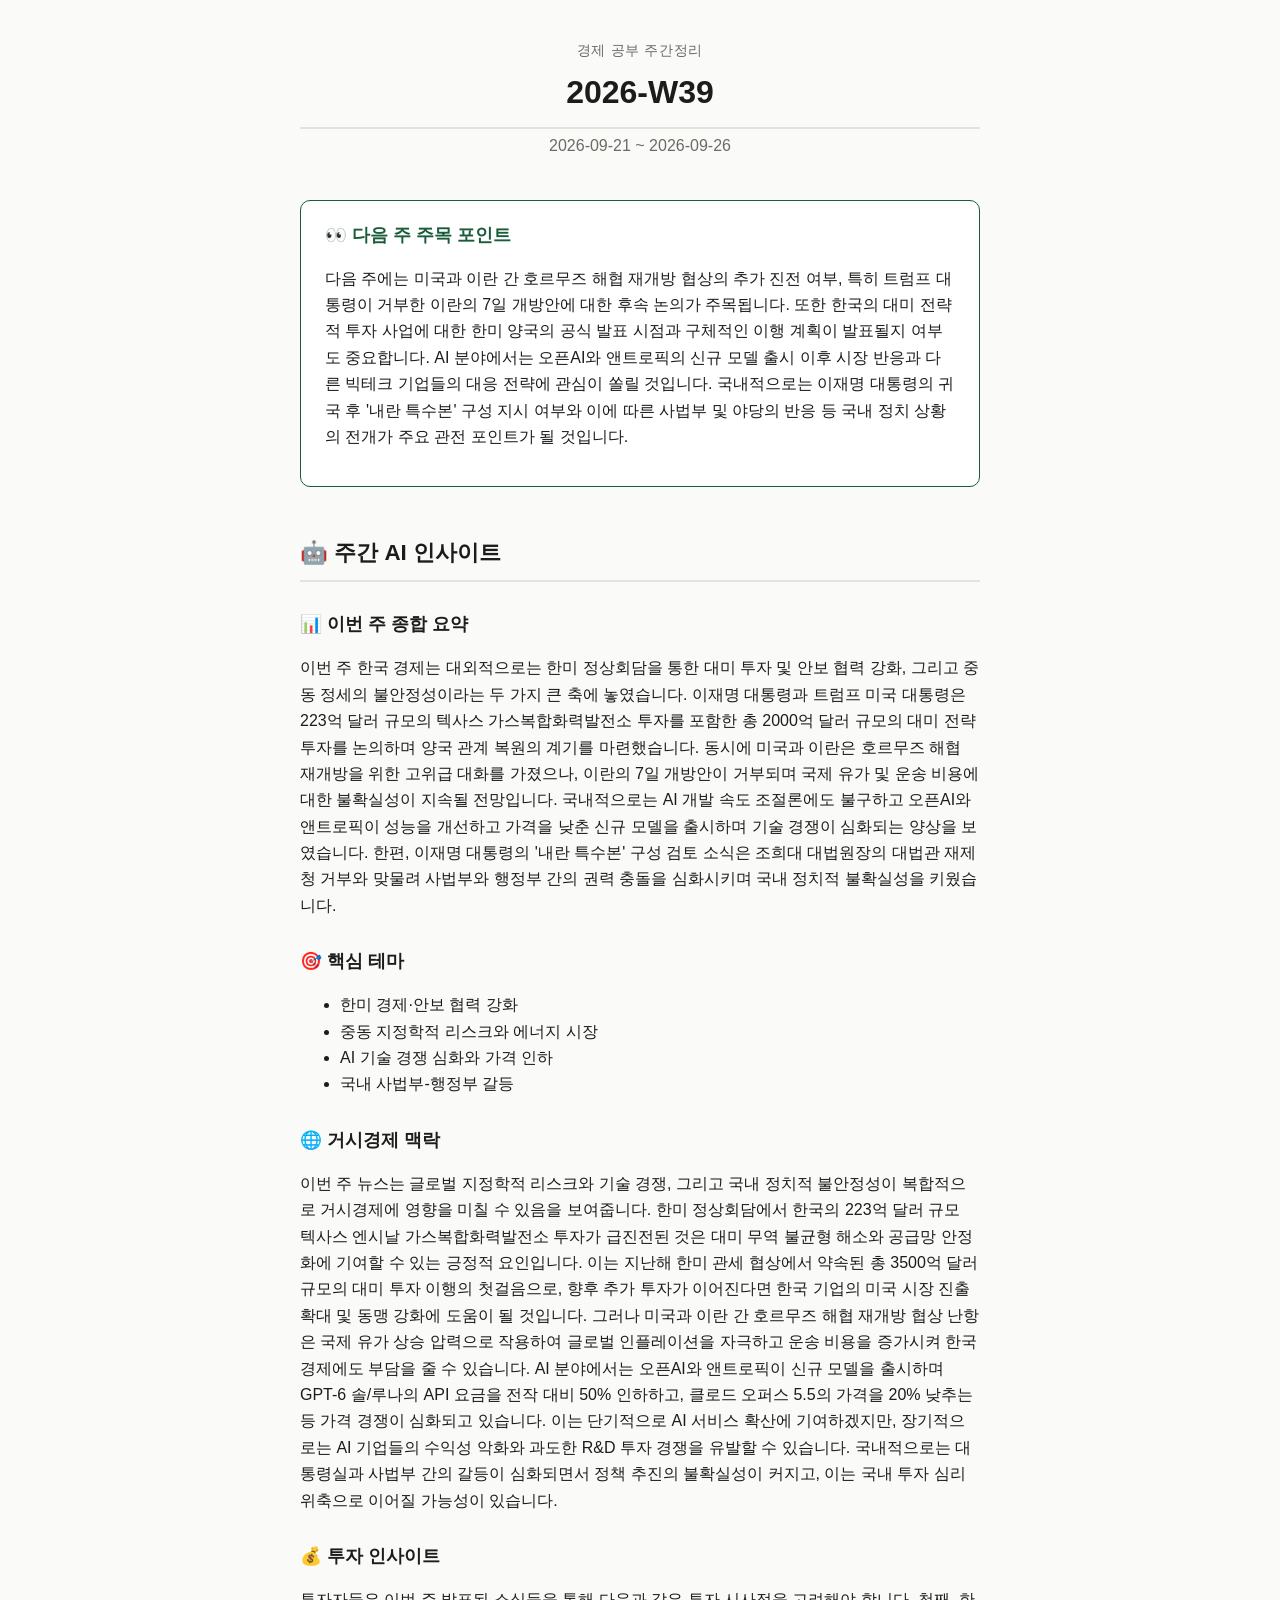
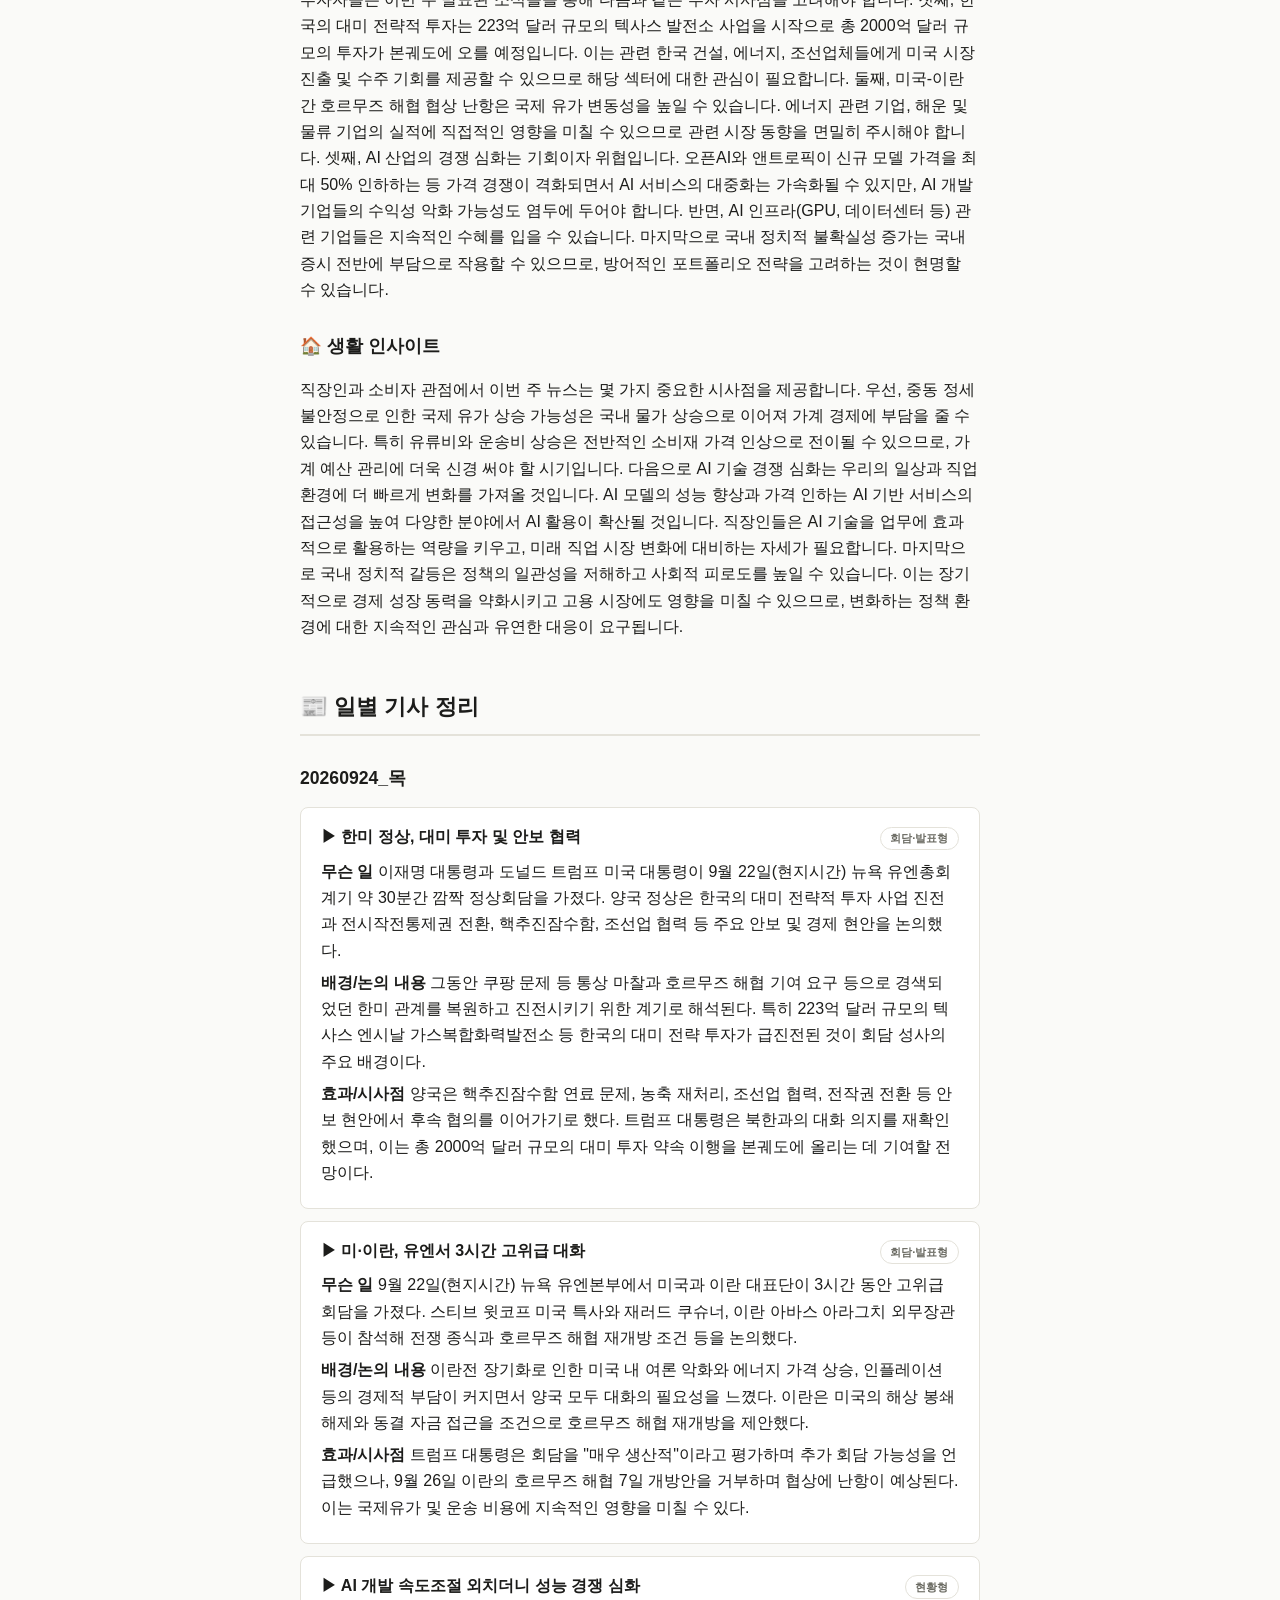
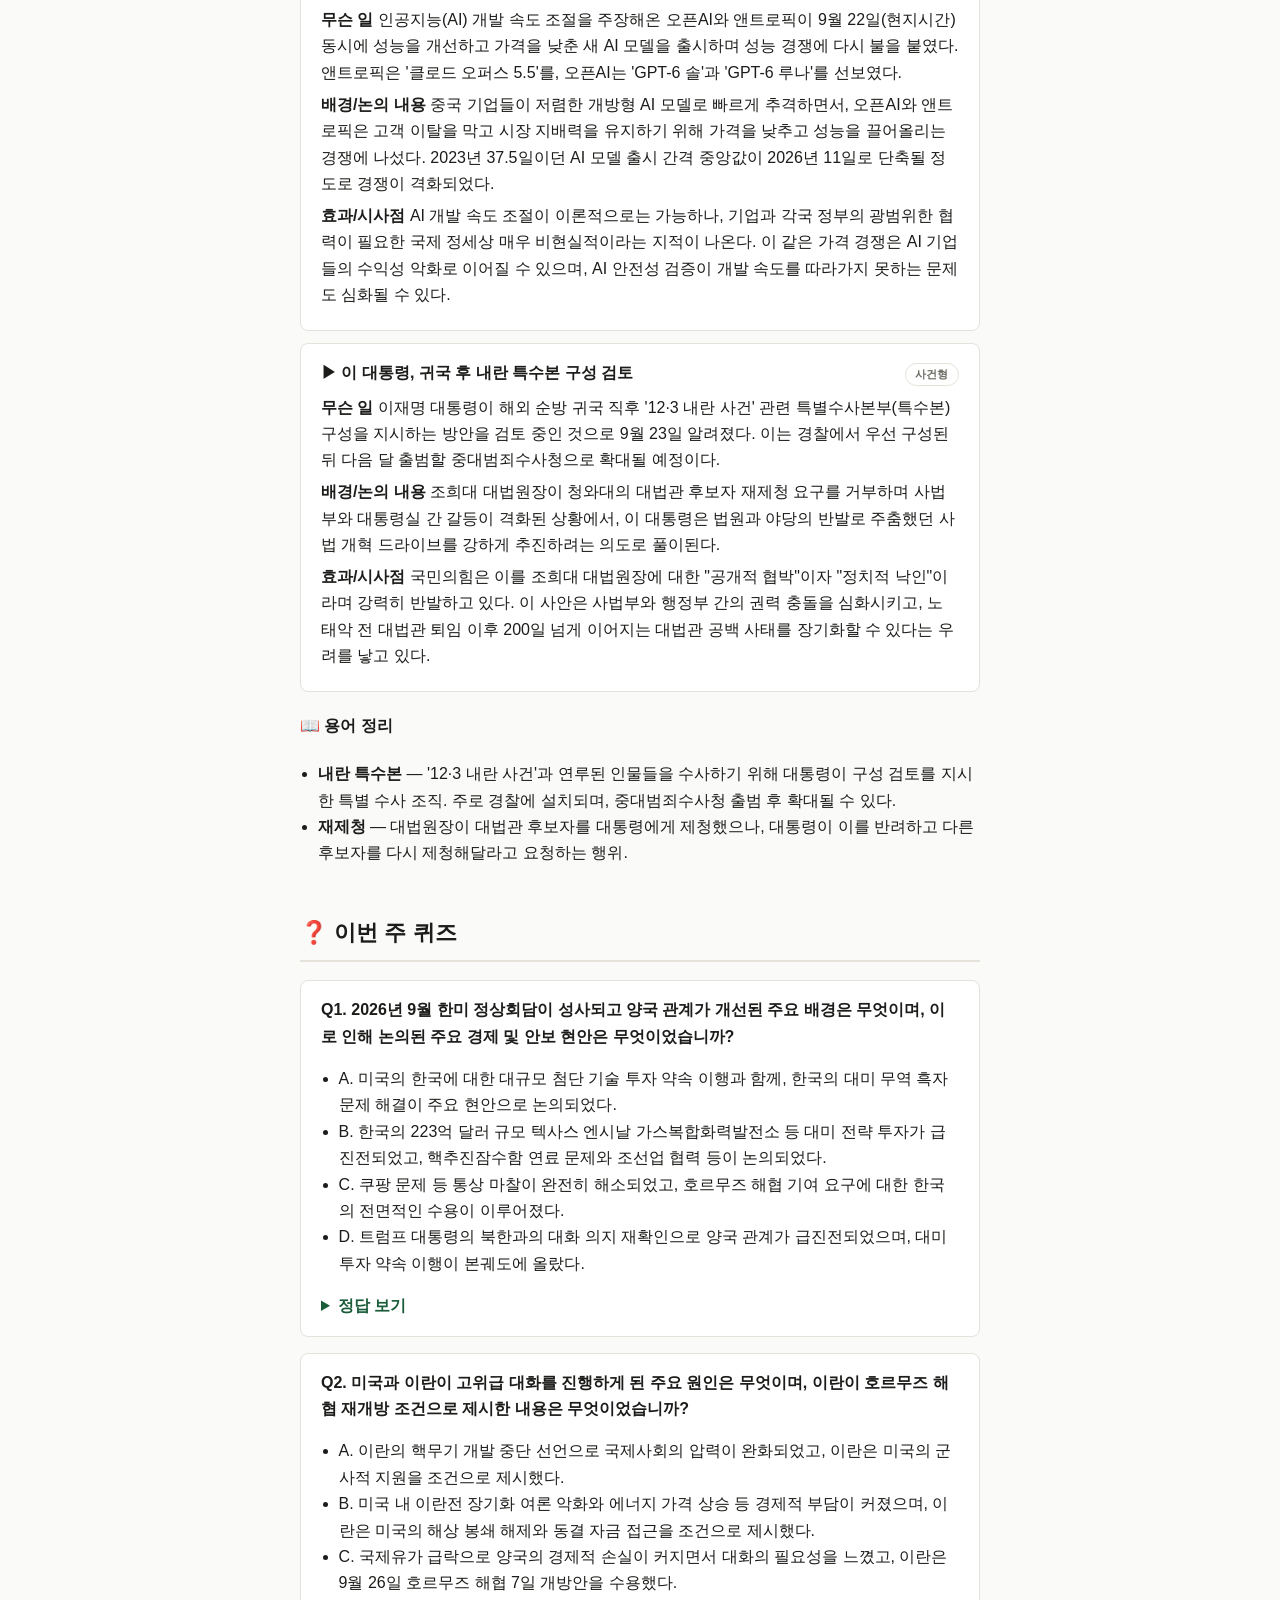
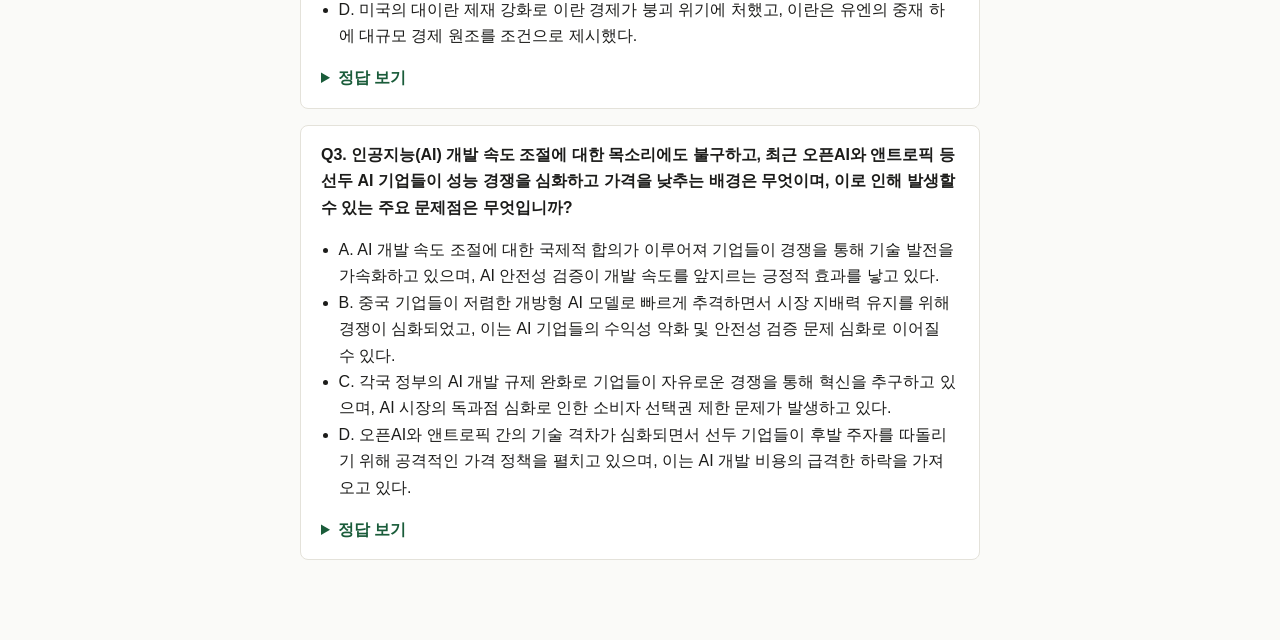
==== docs/weeks/2026-W39.html @ 91664eb7 "콘텐츠 퀄리티 개선, 주간 인사이트 웹검색 추가, 공유용 정적 웹사이트(docs/) 추가 - 일별 분석에 기사 유형(사건형/현황형/회담·발표형) 반영해 why/effect를 유연하" ====
<!doctype html>
<html lang="ko">
<head>
<meta charset="utf-8">
<meta name="viewport" content="width=device-width, initial-scale=1">
<title>2026-W39 경제 공부 주간정리</title>
<link rel="stylesheet" href="../style.css">
</head>
<body>
  <header>
    <p class="site-name">경제 공부 주간정리</p>
    <h1>2026-W39</h1>
    <p class="period">2026-09-21 ~ 2026-09-26</p>
  </header>

  <section class="next-watch">
    <h2>👀 다음 주 주목 포인트</h2>
    <p>다음 주에는 미국과 이란 간 호르무즈 해협 재개방 협상의 추가 진전 여부, 특히 트럼프 대통령이 거부한 이란의 7일 개방안에 대한 후속 논의가 주목됩니다. 또한 한국의 대미 전략적 투자 사업에 대한 한미 양국의 공식 발표 시점과 구체적인 이행 계획이 발표될지 여부도 중요합니다. AI 분야에서는 오픈AI와 앤트로픽의 신규 모델 출시 이후 시장 반응과 다른 빅테크 기업들의 대응 전략에 관심이 쏠릴 것입니다. 국내적으로는 이재명 대통령의 귀국 후 '내란 특수본' 구성 지시 여부와 이에 따른 사법부 및 야당의 반응 등 국내 정치 상황의 전개가 주요 관전 포인트가 될 것입니다.</p>
  </section>

  <section class="insights">
    <h1>🤖 주간 AI 인사이트</h1>
    <h2>📊 이번 주 종합 요약</h2>
    <p>이번 주 한국 경제는 대외적으로는 한미 정상회담을 통한 대미 투자 및 안보 협력 강화, 그리고 중동 정세의 불안정성이라는 두 가지 큰 축에 놓였습니다. 이재명 대통령과 트럼프 미국 대통령은 223억 달러 규모의 텍사스 가스복합화력발전소 투자를 포함한 총 2000억 달러 규모의 대미 전략 투자를 논의하며 양국 관계 복원의 계기를 마련했습니다. 동시에 미국과 이란은 호르무즈 해협 재개방을 위한 고위급 대화를 가졌으나, 이란의 7일 개방안이 거부되며 국제 유가 및 운송 비용에 대한 불확실성이 지속될 전망입니다. 국내적으로는 AI 개발 속도 조절론에도 불구하고 오픈AI와 앤트로픽이 성능을 개선하고 가격을 낮춘 신규 모델을 출시하며 기술 경쟁이 심화되는 양상을 보였습니다. 한편, 이재명 대통령의 '내란 특수본' 구성 검토 소식은 조희대 대법원장의 대법관 재제청 거부와 맞물려 사법부와 행정부 간의 권력 충돌을 심화시키며 국내 정치적 불확실성을 키웠습니다.</p>
    <h2>🎯 핵심 테마</h2>
    <ul><li>한미 경제·안보 협력 강화</li><li>중동 지정학적 리스크와 에너지 시장</li><li>AI 기술 경쟁 심화와 가격 인하</li><li>국내 사법부-행정부 갈등</li></ul>
    <h2>🌐 거시경제 맥락</h2>
    <p>이번 주 뉴스는 글로벌 지정학적 리스크와 기술 경쟁, 그리고 국내 정치적 불안정성이 복합적으로 거시경제에 영향을 미칠 수 있음을 보여줍니다. 한미 정상회담에서 한국의 223억 달러 규모 텍사스 엔시날 가스복합화력발전소 투자가 급진전된 것은 대미 무역 불균형 해소와 공급망 안정화에 기여할 수 있는 긍정적 요인입니다. 이는 지난해 한미 관세 협상에서 약속된 총 3500억 달러 규모의 대미 투자 이행의 첫걸음으로, 향후 추가 투자가 이어진다면 한국 기업의 미국 시장 진출 확대 및 동맹 강화에 도움이 될 것입니다. 그러나 미국과 이란 간 호르무즈 해협 재개방 협상 난항은 국제 유가 상승 압력으로 작용하여 글로벌 인플레이션을 자극하고 운송 비용을 증가시켜 한국 경제에도 부담을 줄 수 있습니다. AI 분야에서는 오픈AI와 앤트로픽이 신규 모델을 출시하며 GPT-6 솔/루나의 API 요금을 전작 대비 50% 인하하고, 클로드 오퍼스 5.5의 가격을 20% 낮추는 등 가격 경쟁이 심화되고 있습니다. 이는 단기적으로 AI 서비스 확산에 기여하겠지만, 장기적으로는 AI 기업들의 수익성 악화와 과도한 R&amp;D 투자 경쟁을 유발할 수 있습니다. 국내적으로는 대통령실과 사법부 간의 갈등이 심화되면서 정책 추진의 불확실성이 커지고, 이는 국내 투자 심리 위축으로 이어질 가능성이 있습니다.</p>
    <h2>💰 투자 인사이트</h2>
    <p>투자자들은 이번 주 발표된 소식들을 통해 다음과 같은 투자 시사점을 고려해야 합니다. 첫째, 한국의 대미 전략적 투자는 223억 달러 규모의 텍사스 발전소 사업을 시작으로 총 2000억 달러 규모의 투자가 본궤도에 오를 예정입니다. 이는 관련 한국 건설, 에너지, 조선업체들에게 미국 시장 진출 및 수주 기회를 제공할 수 있으므로 해당 섹터에 대한 관심이 필요합니다. 둘째, 미국-이란 간 호르무즈 해협 협상 난항은 국제 유가 변동성을 높일 수 있습니다. 에너지 관련 기업, 해운 및 물류 기업의 실적에 직접적인 영향을 미칠 수 있으므로 관련 시장 동향을 면밀히 주시해야 합니다. 셋째, AI 산업의 경쟁 심화는 기회이자 위협입니다. 오픈AI와 앤트로픽이 신규 모델 가격을 최대 50% 인하하는 등 가격 경쟁이 격화되면서 AI 서비스의 대중화는 가속화될 수 있지만, AI 개발 기업들의 수익성 악화 가능성도 염두에 두어야 합니다. 반면, AI 인프라(GPU, 데이터센터 등) 관련 기업들은 지속적인 수혜를 입을 수 있습니다. 마지막으로 국내 정치적 불확실성 증가는 국내 증시 전반에 부담으로 작용할 수 있으므로, 방어적인 포트폴리오 전략을 고려하는 것이 현명할 수 있습니다.</p>
    <h2>🏠 생활 인사이트</h2>
    <p>직장인과 소비자 관점에서 이번 주 뉴스는 몇 가지 중요한 시사점을 제공합니다. 우선, 중동 정세 불안정으로 인한 국제 유가 상승 가능성은 국내 물가 상승으로 이어져 가계 경제에 부담을 줄 수 있습니다. 특히 유류비와 운송비 상승은 전반적인 소비재 가격 인상으로 전이될 수 있으므로, 가계 예산 관리에 더욱 신경 써야 할 시기입니다. 다음으로 AI 기술 경쟁 심화는 우리의 일상과 직업 환경에 더 빠르게 변화를 가져올 것입니다. AI 모델의 성능 향상과 가격 인하는 AI 기반 서비스의 접근성을 높여 다양한 분야에서 AI 활용이 확산될 것입니다. 직장인들은 AI 기술을 업무에 효과적으로 활용하는 역량을 키우고, 미래 직업 시장 변화에 대비하는 자세가 필요합니다. 마지막으로 국내 정치적 갈등은 정책의 일관성을 저해하고 사회적 피로도를 높일 수 있습니다. 이는 장기적으로 경제 성장 동력을 약화시키고 고용 시장에도 영향을 미칠 수 있으므로, 변화하는 정책 환경에 대한 지속적인 관심과 유연한 대응이 요구됩니다.</p>
  </section>

  <section class="daily">
    <h1>📰 일별 기사 정리</h1>
    
      <section class="day">
        <h2>20260924_목</h2>
        
        <article class="story">
          <h3>▶ 한미 정상, 대미 투자 및 안보 협력 <span class="story-type">회담·발표형</span></h3>
          <p><strong>무슨 일</strong> 이재명 대통령과 도널드 트럼프 미국 대통령이 9월 22일(현지시간) 뉴욕 유엔총회 계기 약 30분간 깜짝 정상회담을 가졌다. 양국 정상은 한국의 대미 전략적 투자 사업 진전과 전시작전통제권 전환, 핵추진잠수함, 조선업 협력 등 주요 안보 및 경제 현안을 논의했다.</p>
          <p><strong>배경/논의 내용</strong> 그동안 쿠팡 문제 등 통상 마찰과 호르무즈 해협 기여 요구 등으로 경색되었던 한미 관계를 복원하고 진전시키기 위한 계기로 해석된다. 특히 223억 달러 규모의 텍사스 엔시날 가스복합화력발전소 등 한국의 대미 전략 투자가 급진전된 것이 회담 성사의 주요 배경이다.</p>
          <p><strong>효과/시사점</strong> 양국은 핵추진잠수함 연료 문제, 농축 재처리, 조선업 협력, 전작권 전환 등 안보 현안에서 후속 협의를 이어가기로 했다. 트럼프 대통령은 북한과의 대화 의지를 재확인했으며, 이는 총 2000억 달러 규모의 대미 투자 약속 이행을 본궤도에 올리는 데 기여할 전망이다.</p>
        </article>
        <article class="story">
          <h3>▶ 미·이란, 유엔서 3시간 고위급 대화 <span class="story-type">회담·발표형</span></h3>
          <p><strong>무슨 일</strong> 9월 22일(현지시간) 뉴욕 유엔본부에서 미국과 이란 대표단이 3시간 동안 고위급 회담을 가졌다. 스티브 윗코프 미국 특사와 재러드 쿠슈너, 이란 아바스 아라그치 외무장관 등이 참석해 전쟁 종식과 호르무즈 해협 재개방 조건 등을 논의했다.</p>
          <p><strong>배경/논의 내용</strong> 이란전 장기화로 인한 미국 내 여론 악화와 에너지 가격 상승, 인플레이션 등의 경제적 부담이 커지면서 양국 모두 대화의 필요성을 느꼈다. 이란은 미국의 해상 봉쇄 해제와 동결 자금 접근을 조건으로 호르무즈 해협 재개방을 제안했다.</p>
          <p><strong>효과/시사점</strong> 트럼프 대통령은 회담을 "매우 생산적"이라고 평가하며 추가 회담 가능성을 언급했으나, 9월 26일 이란의 호르무즈 해협 7일 개방안을 거부하며 협상에 난항이 예상된다. 이는 국제유가 및 운송 비용에 지속적인 영향을 미칠 수 있다.</p>
        </article>
        <article class="story">
          <h3>▶ AI 개발 속도조절 외치더니 성능 경쟁 심화 <span class="story-type">현황형</span></h3>
          <p><strong>무슨 일</strong> 인공지능(AI) 개발 속도 조절을 주장해온 오픈AI와 앤트로픽이 9월 22일(현지시간) 동시에 성능을 개선하고 가격을 낮춘 새 AI 모델을 출시하며 성능 경쟁에 다시 불을 붙였다. 앤트로픽은 '클로드 오퍼스 5.5'를, 오픈AI는 'GPT-6 솔'과 'GPT-6 루나'를 선보였다.</p>
          <p><strong>배경/논의 내용</strong> 중국 기업들이 저렴한 개방형 AI 모델로 빠르게 추격하면서, 오픈AI와 앤트로픽은 고객 이탈을 막고 시장 지배력을 유지하기 위해 가격을 낮추고 성능을 끌어올리는 경쟁에 나섰다. 2023년 37.5일이던 AI 모델 출시 간격 중앙값이 2026년 11일로 단축될 정도로 경쟁이 격화되었다.</p>
          <p><strong>효과/시사점</strong> AI 개발 속도 조절이 이론적으로는 가능하나, 기업과 각국 정부의 광범위한 협력이 필요한 국제 정세상 매우 비현실적이라는 지적이 나온다. 이 같은 가격 경쟁은 AI 기업들의 수익성 악화로 이어질 수 있으며, AI 안전성 검증이 개발 속도를 따라가지 못하는 문제도 심화될 수 있다.</p>
        </article>
        <article class="story">
          <h3>▶ 이 대통령, 귀국 후 내란 특수본 구성 검토 <span class="story-type">사건형</span></h3>
          <p><strong>무슨 일</strong> 이재명 대통령이 해외 순방 귀국 직후 '12·3 내란 사건' 관련 특별수사본부(특수본) 구성을 지시하는 방안을 검토 중인 것으로 9월 23일 알려졌다. 이는 경찰에서 우선 구성된 뒤 다음 달 출범할 중대범죄수사청으로 확대될 예정이다.</p>
          <p><strong>배경/논의 내용</strong> 조희대 대법원장이 청와대의 대법관 후보자 재제청 요구를 거부하며 사법부와 대통령실 간 갈등이 격화된 상황에서, 이 대통령은 법원과 야당의 반발로 주춤했던 사법 개혁 드라이브를 강하게 추진하려는 의도로 풀이된다.</p>
          <p><strong>효과/시사점</strong> 국민의힘은 이를 조희대 대법원장에 대한 "공개적 협박"이자 "정치적 낙인"이라며 강력히 반발하고 있다. 이 사안은 사법부와 행정부 간의 권력 충돌을 심화시키고, 노태악 전 대법관 퇴임 이후 200일 넘게 이어지는 대법관 공백 사태를 장기화할 수 있다는 우려를 낳고 있다.</p>
        </article>
        <div class="terms"><h4>📖 용어 정리</h4><ul><li><strong>내란 특수본</strong> — '12·3 내란 사건'과 연루된 인물들을 수사하기 위해 대통령이 구성 검토를 지시한 특별 수사 조직. 주로 경찰에 설치되며, 중대범죄수사청 출범 후 확대될 수 있다.</li><li><strong>재제청</strong> — 대법원장이 대법관 후보자를 대통령에게 제청했으나, 대통령이 이를 반려하고 다른 후보자를 다시 제청해달라고 요청하는 행위.</li></ul></div>
      </section>
  </section>

  
      <section class="quiz">
        <h1>❓ 이번 주 퀴즈</h1>
        
        <div class="quiz-item">
          <p class="quiz-question">Q1. 2026년 9월 한미 정상회담이 성사되고 양국 관계가 개선된 주요 배경은 무엇이며, 이로 인해 논의된 주요 경제 및 안보 현안은 무엇이었습니까?</p>
          <ul class="quiz-choices"><li>A. 미국의 한국에 대한 대규모 첨단 기술 투자 약속 이행과 함께, 한국의 대미 무역 흑자 문제 해결이 주요 현안으로 논의되었다.</li><li>B. 한국의 223억 달러 규모 텍사스 엔시날 가스복합화력발전소 등 대미 전략 투자가 급진전되었고, 핵추진잠수함 연료 문제와 조선업 협력 등이 논의되었다.</li><li>C. 쿠팡 문제 등 통상 마찰이 완전히 해소되었고, 호르무즈 해협 기여 요구에 대한 한국의 전면적인 수용이 이루어졌다.</li><li>D. 트럼프 대통령의 북한과의 대화 의지 재확인으로 양국 관계가 급진전되었으며, 대미 투자 약속 이행이 본궤도에 올랐다.</li></ul>
          <details>
            <summary>정답 보기</summary>
            <p><strong>정답: B</strong></p>
            <p>한미 관계 개선의 주요 배경은 한국의 대미 전략 투자 급진전입니다. 이를 통해 경색되었던 관계가 복원되었고, 핵추진잠수함, 조선업 협력 등 주요 안보 및 경제 현안이 논의되었습니다. 다른 선택지들은 원인과 결과를 뒤바꾸거나 사실과 다른 내용을 포함하고 있습니다.</p>
          </details>
        </div>
        <div class="quiz-item">
          <p class="quiz-question">Q2. 미국과 이란이 고위급 대화를 진행하게 된 주요 원인은 무엇이며, 이란이 호르무즈 해협 재개방 조건으로 제시한 내용은 무엇이었습니까?</p>
          <ul class="quiz-choices"><li>A. 이란의 핵무기 개발 중단 선언으로 국제사회의 압력이 완화되었고, 이란은 미국의 군사적 지원을 조건으로 제시했다.</li><li>B. 미국 내 이란전 장기화 여론 악화와 에너지 가격 상승 등 경제적 부담이 커졌으며, 이란은 미국의 해상 봉쇄 해제와 동결 자금 접근을 조건으로 제시했다.</li><li>C. 국제유가 급락으로 양국의 경제적 손실이 커지면서 대화의 필요성을 느꼈고, 이란은 9월 26일 호르무즈 해협 7일 개방안을 수용했다.</li><li>D. 미국의 대이란 제재 강화로 이란 경제가 붕괴 위기에 처했고, 이란은 유엔의 중재 하에 대규모 경제 원조를 조건으로 제시했다.</li></ul>
          <details>
            <summary>정답 보기</summary>
            <p><strong>정답: B</strong></p>
            <p>미국은 이란전 장기화로 인한 여론 악화와 경제적 부담 때문에, 이란은 미국의 해상 봉쇄 해제와 동결 자금 접근을 조건으로 대화에 나섰습니다. 국제유가는 상승 중이었고, 이란의 7일 개방안은 미국이 거부했습니다.</p>
          </details>
        </div>
        <div class="quiz-item">
          <p class="quiz-question">Q3. 인공지능(AI) 개발 속도 조절에 대한 목소리에도 불구하고, 최근 오픈AI와 앤트로픽 등 선두 AI 기업들이 성능 경쟁을 심화하고 가격을 낮추는 배경은 무엇이며, 이로 인해 발생할 수 있는 주요 문제점은 무엇입니까?</p>
          <ul class="quiz-choices"><li>A. AI 개발 속도 조절에 대한 국제적 합의가 이루어져 기업들이 경쟁을 통해 기술 발전을 가속화하고 있으며, AI 안전성 검증이 개발 속도를 앞지르는 긍정적 효과를 낳고 있다.</li><li>B. 중국 기업들이 저렴한 개방형 AI 모델로 빠르게 추격하면서 시장 지배력 유지를 위해 경쟁이 심화되었고, 이는 AI 기업들의 수익성 악화 및 안전성 검증 문제 심화로 이어질 수 있다.</li><li>C. 각국 정부의 AI 개발 규제 완화로 기업들이 자유로운 경쟁을 통해 혁신을 추구하고 있으며, AI 시장의 독과점 심화로 인한 소비자 선택권 제한 문제가 발생하고 있다.</li><li>D. 오픈AI와 앤트로픽 간의 기술 격차가 심화되면서 선두 기업들이 후발 주자를 따돌리기 위해 공격적인 가격 정책을 펼치고 있으며, 이는 AI 개발 비용의 급격한 하락을 가져오고 있다.</li></ul>
          <details>
            <summary>정답 보기</summary>
            <p><strong>정답: B</strong></p>
            <p>중국 기업들의 추격이 선두 AI 기업들의 경쟁 심화와 가격 인하를 유발하고 있습니다. 이는 기업 수익성 악화와 AI 안전성 검증이 개발 속도를 따라가지 못하는 문제를 심화시킬 수 있습니다. AI 개발 속도 조절은 국제적 합의가 어려운 상황입니다.</p>
          </details>
        </div>
      </section>

  
</body>
</html>
---- docs/style.css ----
:root {
  color-scheme: light dark;
  --bg: #fafaf8;
  --fg: #1c1c1a;
  --muted: #6b6b63;
  --accent: #1a5c3a;
  --card-bg: #ffffff;
  --border: #e4e2da;
}

@media (prefers-color-scheme: dark) {
  :root {
    --bg: #16171a;
    --fg: #e9e9e4;
    --muted: #9a9a92;
    --accent: #6fd39a;
    --card-bg: #1e2023;
    --border: #2c2e32;
  }
}

* { box-sizing: border-box; }

body {
  margin: 0 auto;
  max-width: 720px;
  padding: 2.5rem 1.25rem 4rem;
  background: var(--bg);
  color: var(--fg);
  font-family: -apple-system, "Apple SD Gothic Neo", "Pretendard", "Malgun Gothic", sans-serif;
  line-height: 1.65;
}

header {
  text-align: center;
  margin-bottom: 2.5rem;
}

.site-name {
  color: var(--muted);
  font-size: 0.85rem;
  letter-spacing: 0.05em;
  margin: 0 0 0.25rem;
}

header h1 {
  margin: 0;
  font-size: 2rem;
}

.period {
  color: var(--muted);
  margin: 0.25rem 0 0;
}

h1 {
  font-size: 1.4rem;
  border-bottom: 2px solid var(--border);
  padding-bottom: 0.5rem;
  margin-top: 3rem;
}

h2 {
  font-size: 1.1rem;
  margin-top: 1.75rem;
}

h3 {
  font-size: 1rem;
  margin: 1.5rem 0 0.5rem;
}

section.next-watch {
  background: var(--card-bg);
  border: 1px solid var(--accent);
  border-radius: 10px;
  padding: 1.25rem 1.5rem;
  margin-bottom: 1rem;
}

section.next-watch h2 {
  margin-top: 0;
  color: var(--accent);
}

.story {
  background: var(--card-bg);
  border: 1px solid var(--border);
  border-radius: 8px;
  padding: 1rem 1.25rem;
  margin-bottom: 0.75rem;
}

.story h3 {
  margin-top: 0;
  display: flex;
  justify-content: space-between;
  align-items: baseline;
  gap: 0.5rem;
}

.story-type {
  font-size: 0.7rem;
  color: var(--muted);
  border: 1px solid var(--border);
  border-radius: 999px;
  padding: 0.1rem 0.6rem;
  white-space: nowrap;
}

.story p {
  margin: 0.35rem 0;
}

.terms ul, .quiz-choices {
  padding-left: 1.1rem;
}

.day {
  margin-bottom: 2rem;
}

.quiz-item {
  background: var(--card-bg);
  border: 1px solid var(--border);
  border-radius: 8px;
  padding: 1rem 1.25rem;
  margin-bottom: 1rem;
}

.quiz-question {
  font-weight: 600;
  margin-top: 0;
}

details summary {
  cursor: pointer;
  color: var(--accent);
  font-weight: 600;
  margin-top: 0.5rem;
}

.archive {
  margin-top: 3rem;
  border-top: 1px solid var(--border);
  padding-top: 1.5rem;
}

.archive ul {
  padding-left: 1.1rem;
}

.archive a {
  color: var(--accent);
}
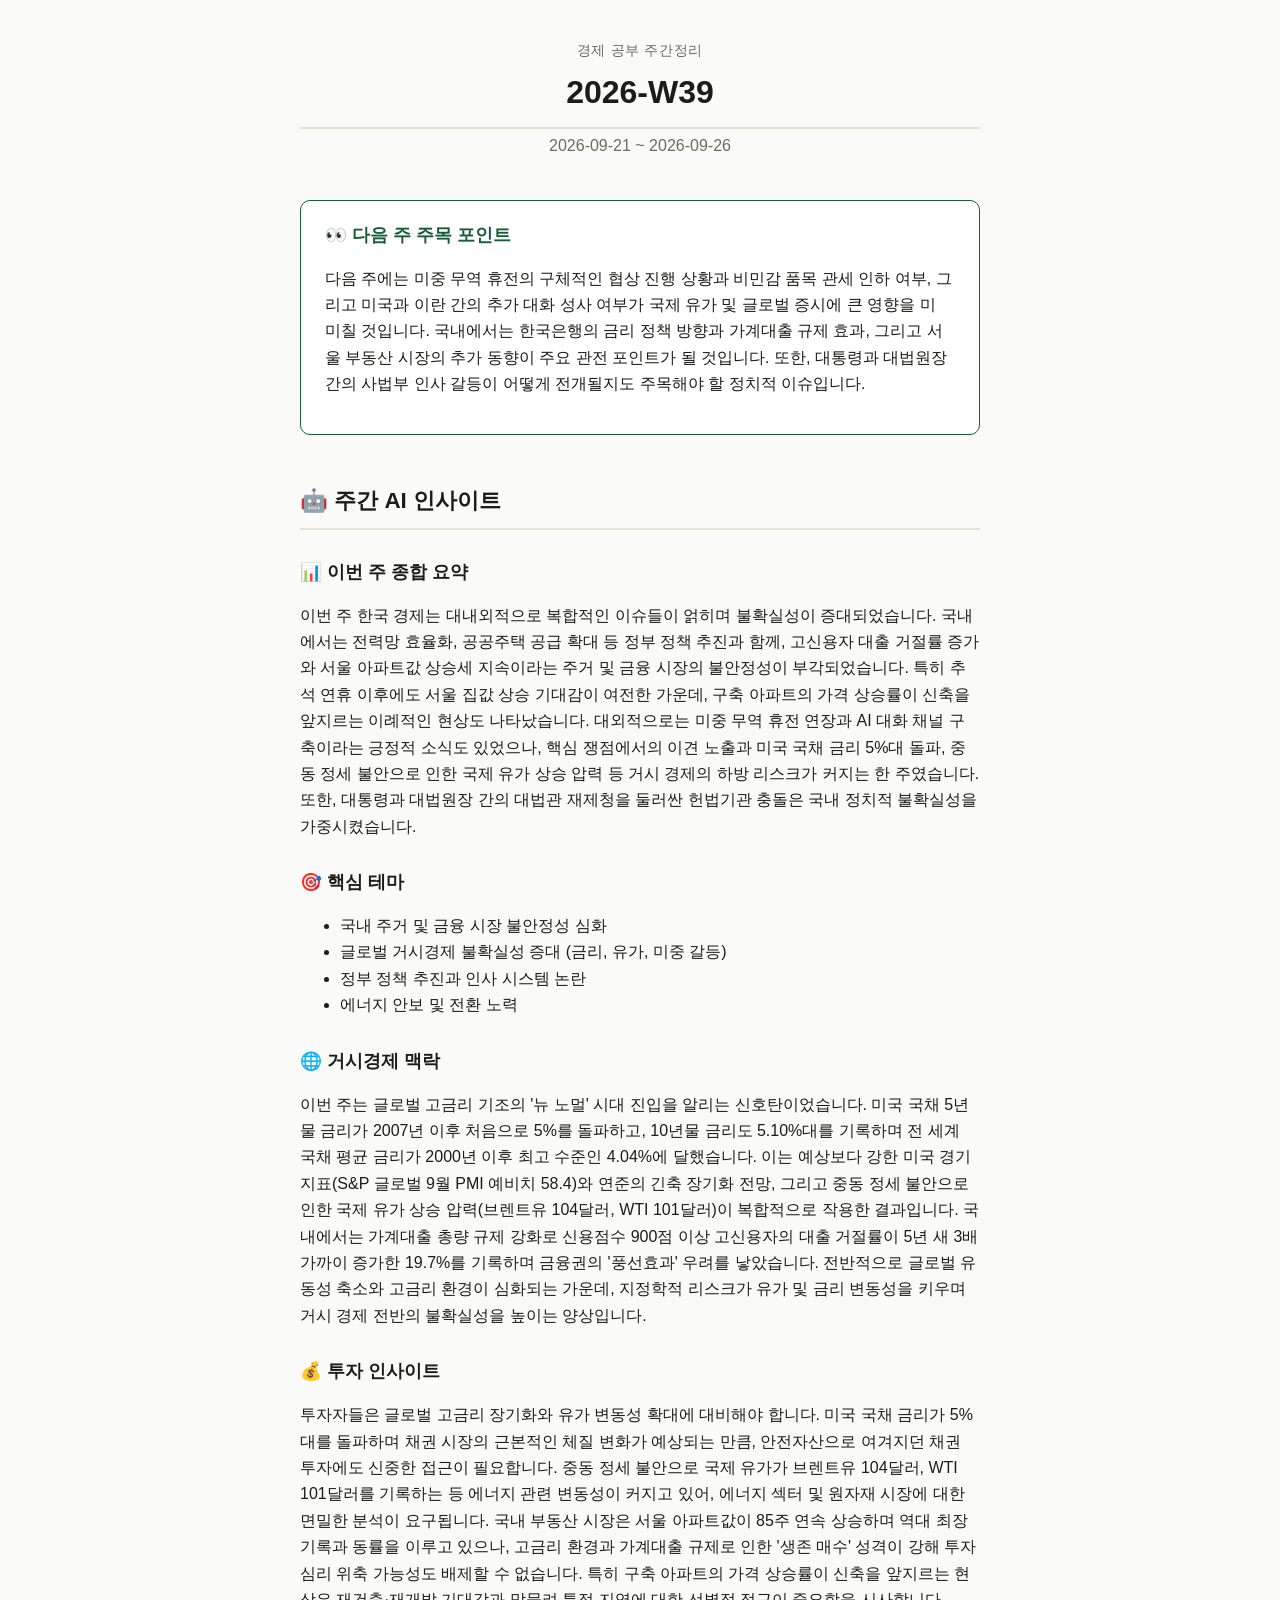
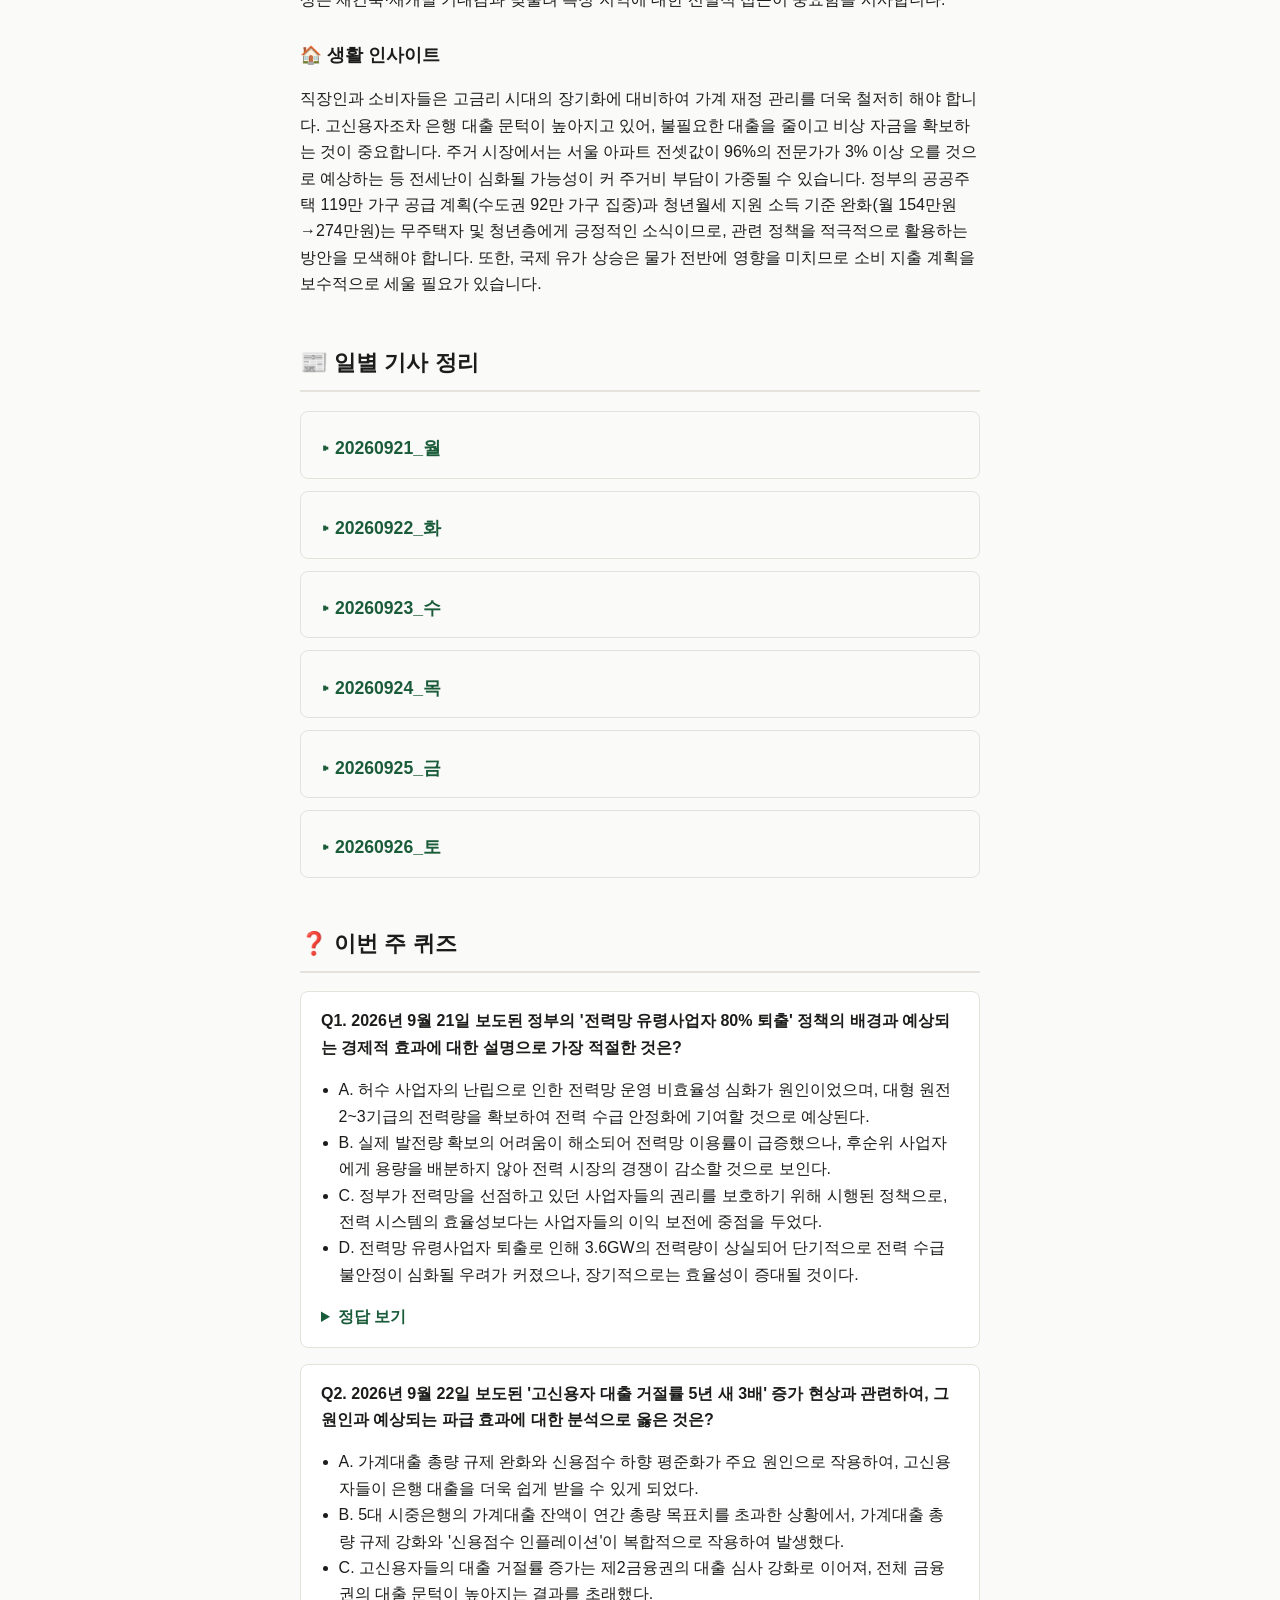
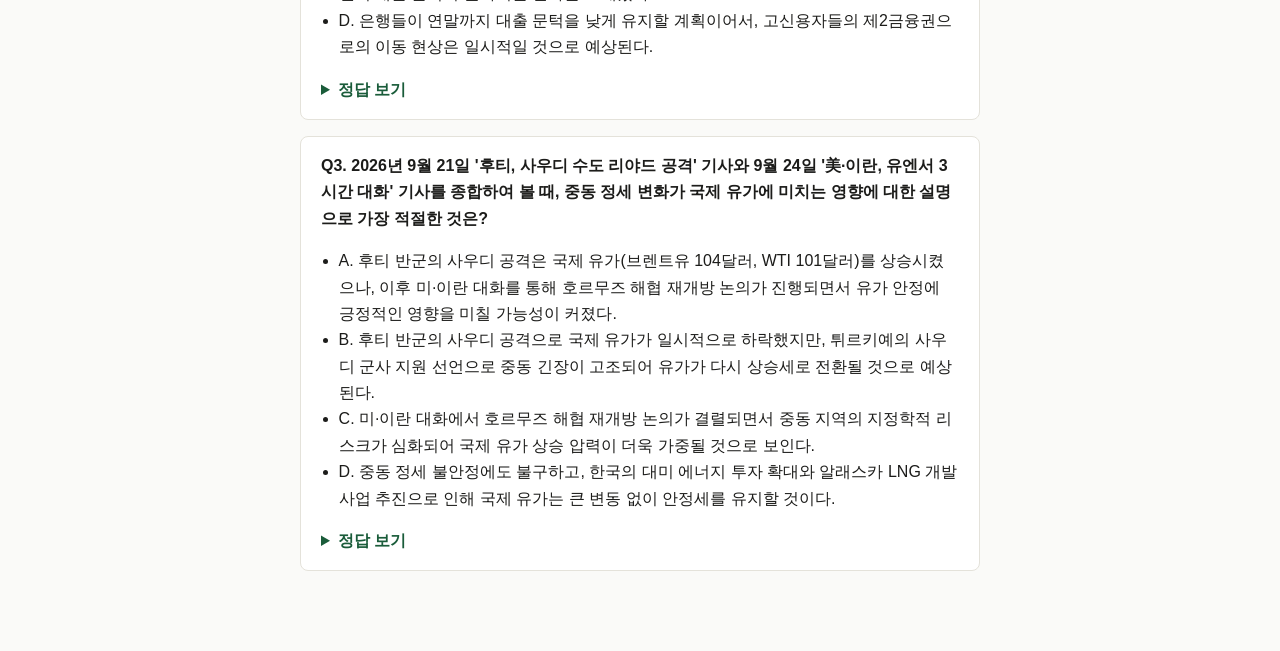
==== commit 043a18f3: "fix: 주간정리 사이트에 6일치 전체 반영, 일별 기사는 접었다 펼치게 변경 - 이전 배포는 검증용으로 썼던 하루치(목요일)만 반영된 상태였음. 실제 W39 전체 6일 재분석해서" ====
--- a/docs/weeks/2026-W39.html
+++ b/docs/weeks/2026-W39.html
@@ -15,55 +15,200 @@
 
   <section class="next-watch">
     <h2>👀 다음 주 주목 포인트</h2>
-    <p>다음 주에는 미국과 이란 간 호르무즈 해협 재개방 협상의 추가 진전 여부, 특히 트럼프 대통령이 거부한 이란의 7일 개방안에 대한 후속 논의가 주목됩니다. 또한 한국의 대미 전략적 투자 사업에 대한 한미 양국의 공식 발표 시점과 구체적인 이행 계획이 발표될지 여부도 중요합니다. AI 분야에서는 오픈AI와 앤트로픽의 신규 모델 출시 이후 시장 반응과 다른 빅테크 기업들의 대응 전략에 관심이 쏠릴 것입니다. 국내적으로는 이재명 대통령의 귀국 후 '내란 특수본' 구성 지시 여부와 이에 따른 사법부 및 야당의 반응 등 국내 정치 상황의 전개가 주요 관전 포인트가 될 것입니다.</p>
+    <p>다음 주에는 미중 무역 휴전의 구체적인 협상 진행 상황과 비민감 품목 관세 인하 여부, 그리고 미국과 이란 간의 추가 대화 성사 여부가 국제 유가 및 글로벌 증시에 큰 영향을 미 미칠 것입니다. 국내에서는 한국은행의 금리 정책 방향과 가계대출 규제 효과, 그리고 서울 부동산 시장의 추가 동향이 주요 관전 포인트가 될 것입니다. 또한, 대통령과 대법원장 간의 사법부 인사 갈등이 어떻게 전개될지도 주목해야 할 정치적 이슈입니다.</p>
   </section>
 
   <section class="insights">
     <h1>🤖 주간 AI 인사이트</h1>
     <h2>📊 이번 주 종합 요약</h2>
-    <p>이번 주 한국 경제는 대외적으로는 한미 정상회담을 통한 대미 투자 및 안보 협력 강화, 그리고 중동 정세의 불안정성이라는 두 가지 큰 축에 놓였습니다. 이재명 대통령과 트럼프 미국 대통령은 223억 달러 규모의 텍사스 가스복합화력발전소 투자를 포함한 총 2000억 달러 규모의 대미 전략 투자를 논의하며 양국 관계 복원의 계기를 마련했습니다. 동시에 미국과 이란은 호르무즈 해협 재개방을 위한 고위급 대화를 가졌으나, 이란의 7일 개방안이 거부되며 국제 유가 및 운송 비용에 대한 불확실성이 지속될 전망입니다. 국내적으로는 AI 개발 속도 조절론에도 불구하고 오픈AI와 앤트로픽이 성능을 개선하고 가격을 낮춘 신규 모델을 출시하며 기술 경쟁이 심화되는 양상을 보였습니다. 한편, 이재명 대통령의 '내란 특수본' 구성 검토 소식은 조희대 대법원장의 대법관 재제청 거부와 맞물려 사법부와 행정부 간의 권력 충돌을 심화시키며 국내 정치적 불확실성을 키웠습니다.</p>
+    <p>이번 주 한국 경제는 대내외적으로 복합적인 이슈들이 얽히며 불확실성이 증대되었습니다. 국내에서는 전력망 효율화, 공공주택 공급 확대 등 정부 정책 추진과 함께, 고신용자 대출 거절률 증가와 서울 아파트값 상승세 지속이라는 주거 및 금융 시장의 불안정성이 부각되었습니다. 특히 추석 연휴 이후에도 서울 집값 상승 기대감이 여전한 가운데, 구축 아파트의 가격 상승률이 신축을 앞지르는 이례적인 현상도 나타났습니다. 대외적으로는 미중 무역 휴전 연장과 AI 대화 채널 구축이라는 긍정적 소식도 있었으나, 핵심 쟁점에서의 이견 노출과 미국 국채 금리 5%대 돌파, 중동 정세 불안으로 인한 국제 유가 상승 압력 등 거시 경제의 하방 리스크가 커지는 한 주였습니다. 또한, 대통령과 대법원장 간의 대법관 재제청을 둘러싼 헌법기관 충돌은 국내 정치적 불확실성을 가중시켰습니다.</p>
     <h2>🎯 핵심 테마</h2>
-    <ul><li>한미 경제·안보 협력 강화</li><li>중동 지정학적 리스크와 에너지 시장</li><li>AI 기술 경쟁 심화와 가격 인하</li><li>국내 사법부-행정부 갈등</li></ul>
+    <ul><li>국내 주거 및 금융 시장 불안정성 심화</li><li>글로벌 거시경제 불확실성 증대 (금리, 유가, 미중 갈등)</li><li>정부 정책 추진과 인사 시스템 논란</li><li>에너지 안보 및 전환 노력</li></ul>
     <h2>🌐 거시경제 맥락</h2>
-    <p>이번 주 뉴스는 글로벌 지정학적 리스크와 기술 경쟁, 그리고 국내 정치적 불안정성이 복합적으로 거시경제에 영향을 미칠 수 있음을 보여줍니다. 한미 정상회담에서 한국의 223억 달러 규모 텍사스 엔시날 가스복합화력발전소 투자가 급진전된 것은 대미 무역 불균형 해소와 공급망 안정화에 기여할 수 있는 긍정적 요인입니다. 이는 지난해 한미 관세 협상에서 약속된 총 3500억 달러 규모의 대미 투자 이행의 첫걸음으로, 향후 추가 투자가 이어진다면 한국 기업의 미국 시장 진출 확대 및 동맹 강화에 도움이 될 것입니다. 그러나 미국과 이란 간 호르무즈 해협 재개방 협상 난항은 국제 유가 상승 압력으로 작용하여 글로벌 인플레이션을 자극하고 운송 비용을 증가시켜 한국 경제에도 부담을 줄 수 있습니다. AI 분야에서는 오픈AI와 앤트로픽이 신규 모델을 출시하며 GPT-6 솔/루나의 API 요금을 전작 대비 50% 인하하고, 클로드 오퍼스 5.5의 가격을 20% 낮추는 등 가격 경쟁이 심화되고 있습니다. 이는 단기적으로 AI 서비스 확산에 기여하겠지만, 장기적으로는 AI 기업들의 수익성 악화와 과도한 R&amp;D 투자 경쟁을 유발할 수 있습니다. 국내적으로는 대통령실과 사법부 간의 갈등이 심화되면서 정책 추진의 불확실성이 커지고, 이는 국내 투자 심리 위축으로 이어질 가능성이 있습니다.</p>
+    <p>이번 주는 글로벌 고금리 기조의 '뉴 노멀' 시대 진입을 알리는 신호탄이었습니다. 미국 국채 5년물 금리가 2007년 이후 처음으로 5%를 돌파하고, 10년물 금리도 5.10%대를 기록하며 전 세계 국채 평균 금리가 2000년 이후 최고 수준인 4.04%에 달했습니다. 이는 예상보다 강한 미국 경기 지표(S&amp;P 글로벌 9월 PMI 예비치 58.4)와 연준의 긴축 장기화 전망, 그리고 중동 정세 불안으로 인한 국제 유가 상승 압력(브렌트유 104달러, WTI 101달러)이 복합적으로 작용한 결과입니다. 국내에서는 가계대출 총량 규제 강화로 신용점수 900점 이상 고신용자의 대출 거절률이 5년 새 3배 가까이 증가한 19.7%를 기록하며 금융권의 '풍선효과' 우려를 낳았습니다. 전반적으로 글로벌 유동성 축소와 고금리 환경이 심화되는 가운데, 지정학적 리스크가 유가 및 금리 변동성을 키우며 거시 경제 전반의 불확실성을 높이는 양상입니다.</p>
     <h2>💰 투자 인사이트</h2>
-    <p>투자자들은 이번 주 발표된 소식들을 통해 다음과 같은 투자 시사점을 고려해야 합니다. 첫째, 한국의 대미 전략적 투자는 223억 달러 규모의 텍사스 발전소 사업을 시작으로 총 2000억 달러 규모의 투자가 본궤도에 오를 예정입니다. 이는 관련 한국 건설, 에너지, 조선업체들에게 미국 시장 진출 및 수주 기회를 제공할 수 있으므로 해당 섹터에 대한 관심이 필요합니다. 둘째, 미국-이란 간 호르무즈 해협 협상 난항은 국제 유가 변동성을 높일 수 있습니다. 에너지 관련 기업, 해운 및 물류 기업의 실적에 직접적인 영향을 미칠 수 있으므로 관련 시장 동향을 면밀히 주시해야 합니다. 셋째, AI 산업의 경쟁 심화는 기회이자 위협입니다. 오픈AI와 앤트로픽이 신규 모델 가격을 최대 50% 인하하는 등 가격 경쟁이 격화되면서 AI 서비스의 대중화는 가속화될 수 있지만, AI 개발 기업들의 수익성 악화 가능성도 염두에 두어야 합니다. 반면, AI 인프라(GPU, 데이터센터 등) 관련 기업들은 지속적인 수혜를 입을 수 있습니다. 마지막으로 국내 정치적 불확실성 증가는 국내 증시 전반에 부담으로 작용할 수 있으므로, 방어적인 포트폴리오 전략을 고려하는 것이 현명할 수 있습니다.</p>
+    <p>투자자들은 글로벌 고금리 장기화와 유가 변동성 확대에 대비해야 합니다. 미국 국채 금리가 5%대를 돌파하며 채권 시장의 근본적인 체질 변화가 예상되는 만큼, 안전자산으로 여겨지던 채권 투자에도 신중한 접근이 필요합니다. 중동 정세 불안으로 국제 유가가 브렌트유 104달러, WTI 101달러를 기록하는 등 에너지 관련 변동성이 커지고 있어, 에너지 섹터 및 원자재 시장에 대한 면밀한 분석이 요구됩니다. 국내 부동산 시장은 서울 아파트값이 85주 연속 상승하며 역대 최장 기록과 동률을 이루고 있으나, 고금리 환경과 가계대출 규제로 인한 '생존 매수' 성격이 강해 투자 심리 위축 가능성도 배제할 수 없습니다. 특히 구축 아파트의 가격 상승률이 신축을 앞지르는 현상은 재건축·재개발 기대감과 맞물려 특정 지역에 대한 선별적 접근이 중요함을 시사합니다.</p>
     <h2>🏠 생활 인사이트</h2>
-    <p>직장인과 소비자 관점에서 이번 주 뉴스는 몇 가지 중요한 시사점을 제공합니다. 우선, 중동 정세 불안정으로 인한 국제 유가 상승 가능성은 국내 물가 상승으로 이어져 가계 경제에 부담을 줄 수 있습니다. 특히 유류비와 운송비 상승은 전반적인 소비재 가격 인상으로 전이될 수 있으므로, 가계 예산 관리에 더욱 신경 써야 할 시기입니다. 다음으로 AI 기술 경쟁 심화는 우리의 일상과 직업 환경에 더 빠르게 변화를 가져올 것입니다. AI 모델의 성능 향상과 가격 인하는 AI 기반 서비스의 접근성을 높여 다양한 분야에서 AI 활용이 확산될 것입니다. 직장인들은 AI 기술을 업무에 효과적으로 활용하는 역량을 키우고, 미래 직업 시장 변화에 대비하는 자세가 필요합니다. 마지막으로 국내 정치적 갈등은 정책의 일관성을 저해하고 사회적 피로도를 높일 수 있습니다. 이는 장기적으로 경제 성장 동력을 약화시키고 고용 시장에도 영향을 미칠 수 있으므로, 변화하는 정책 환경에 대한 지속적인 관심과 유연한 대응이 요구됩니다.</p>
+    <p>직장인과 소비자들은 고금리 시대의 장기화에 대비하여 가계 재정 관리를 더욱 철저히 해야 합니다. 고신용자조차 은행 대출 문턱이 높아지고 있어, 불필요한 대출을 줄이고 비상 자금을 확보하는 것이 중요합니다. 주거 시장에서는 서울 아파트 전셋값이 96%의 전문가가 3% 이상 오를 것으로 예상하는 등 전세난이 심화될 가능성이 커 주거비 부담이 가중될 수 있습니다. 정부의 공공주택 119만 가구 공급 계획(수도권 92만 가구 집중)과 청년월세 지원 소득 기준 완화(월 154만원→274만원)는 무주택자 및 청년층에게 긍정적인 소식이므로, 관련 정책을 적극적으로 활용하는 방안을 모색해야 합니다. 또한, 국제 유가 상승은 물가 전반에 영향을 미치므로 소비 지출 계획을 보수적으로 세울 필요가 있습니다.</p>
   </section>
 
   <section class="daily">
     <h1>📰 일별 기사 정리</h1>
     
-      <section class="day">
-        <h2>20260924_목</h2>
-        
-        <article class="story">
-          <h3>▶ 한미 정상, 대미 투자 및 안보 협력 <span class="story-type">회담·발표형</span></h3>
-          <p><strong>무슨 일</strong> 이재명 대통령과 도널드 트럼프 미국 대통령이 9월 22일(현지시간) 뉴욕 유엔총회 계기 약 30분간 깜짝 정상회담을 가졌다. 양국 정상은 한국의 대미 전략적 투자 사업 진전과 전시작전통제권 전환, 핵추진잠수함, 조선업 협력 등 주요 안보 및 경제 현안을 논의했다.</p>
-          <p><strong>배경/논의 내용</strong> 그동안 쿠팡 문제 등 통상 마찰과 호르무즈 해협 기여 요구 등으로 경색되었던 한미 관계를 복원하고 진전시키기 위한 계기로 해석된다. 특히 223억 달러 규모의 텍사스 엔시날 가스복합화력발전소 등 한국의 대미 전략 투자가 급진전된 것이 회담 성사의 주요 배경이다.</p>
-          <p><strong>효과/시사점</strong> 양국은 핵추진잠수함 연료 문제, 농축 재처리, 조선업 협력, 전작권 전환 등 안보 현안에서 후속 협의를 이어가기로 했다. 트럼프 대통령은 북한과의 대화 의지를 재확인했으며, 이는 총 2000억 달러 규모의 대미 투자 약속 이행을 본궤도에 올리는 데 기여할 전망이다.</p>
-        </article>
-        <article class="story">
-          <h3>▶ 미·이란, 유엔서 3시간 고위급 대화 <span class="story-type">회담·발표형</span></h3>
-          <p><strong>무슨 일</strong> 9월 22일(현지시간) 뉴욕 유엔본부에서 미국과 이란 대표단이 3시간 동안 고위급 회담을 가졌다. 스티브 윗코프 미국 특사와 재러드 쿠슈너, 이란 아바스 아라그치 외무장관 등이 참석해 전쟁 종식과 호르무즈 해협 재개방 조건 등을 논의했다.</p>
-          <p><strong>배경/논의 내용</strong> 이란전 장기화로 인한 미국 내 여론 악화와 에너지 가격 상승, 인플레이션 등의 경제적 부담이 커지면서 양국 모두 대화의 필요성을 느꼈다. 이란은 미국의 해상 봉쇄 해제와 동결 자금 접근을 조건으로 호르무즈 해협 재개방을 제안했다.</p>
-          <p><strong>효과/시사점</strong> 트럼프 대통령은 회담을 "매우 생산적"이라고 평가하며 추가 회담 가능성을 언급했으나, 9월 26일 이란의 호르무즈 해협 7일 개방안을 거부하며 협상에 난항이 예상된다. 이는 국제유가 및 운송 비용에 지속적인 영향을 미칠 수 있다.</p>
-        </article>
-        <article class="story">
-          <h3>▶ AI 개발 속도조절 외치더니 성능 경쟁 심화 <span class="story-type">현황형</span></h3>
-          <p><strong>무슨 일</strong> 인공지능(AI) 개발 속도 조절을 주장해온 오픈AI와 앤트로픽이 9월 22일(현지시간) 동시에 성능을 개선하고 가격을 낮춘 새 AI 모델을 출시하며 성능 경쟁에 다시 불을 붙였다. 앤트로픽은 '클로드 오퍼스 5.5'를, 오픈AI는 'GPT-6 솔'과 'GPT-6 루나'를 선보였다.</p>
-          <p><strong>배경/논의 내용</strong> 중국 기업들이 저렴한 개방형 AI 모델로 빠르게 추격하면서, 오픈AI와 앤트로픽은 고객 이탈을 막고 시장 지배력을 유지하기 위해 가격을 낮추고 성능을 끌어올리는 경쟁에 나섰다. 2023년 37.5일이던 AI 모델 출시 간격 중앙값이 2026년 11일로 단축될 정도로 경쟁이 격화되었다.</p>
-          <p><strong>효과/시사점</strong> AI 개발 속도 조절이 이론적으로는 가능하나, 기업과 각국 정부의 광범위한 협력이 필요한 국제 정세상 매우 비현실적이라는 지적이 나온다. 이 같은 가격 경쟁은 AI 기업들의 수익성 악화로 이어질 수 있으며, AI 안전성 검증이 개발 속도를 따라가지 못하는 문제도 심화될 수 있다.</p>
-        </article>
-        <article class="story">
-          <h3>▶ 이 대통령, 귀국 후 내란 특수본 구성 검토 <span class="story-type">사건형</span></h3>
-          <p><strong>무슨 일</strong> 이재명 대통령이 해외 순방 귀국 직후 '12·3 내란 사건' 관련 특별수사본부(특수본) 구성을 지시하는 방안을 검토 중인 것으로 9월 23일 알려졌다. 이는 경찰에서 우선 구성된 뒤 다음 달 출범할 중대범죄수사청으로 확대될 예정이다.</p>
-          <p><strong>배경/논의 내용</strong> 조희대 대법원장이 청와대의 대법관 후보자 재제청 요구를 거부하며 사법부와 대통령실 간 갈등이 격화된 상황에서, 이 대통령은 법원과 야당의 반발로 주춤했던 사법 개혁 드라이브를 강하게 추진하려는 의도로 풀이된다.</p>
-          <p><strong>효과/시사점</strong> 국민의힘은 이를 조희대 대법원장에 대한 "공개적 협박"이자 "정치적 낙인"이라며 강력히 반발하고 있다. 이 사안은 사법부와 행정부 간의 권력 충돌을 심화시키고, 노태악 전 대법관 퇴임 이후 200일 넘게 이어지는 대법관 공백 사태를 장기화할 수 있다는 우려를 낳고 있다.</p>
-        </article>
-        <div class="terms"><h4>📖 용어 정리</h4><ul><li><strong>내란 특수본</strong> — '12·3 내란 사건'과 연루된 인물들을 수사하기 위해 대통령이 구성 검토를 지시한 특별 수사 조직. 주로 경찰에 설치되며, 중대범죄수사청 출범 후 확대될 수 있다.</li><li><strong>재제청</strong> — 대법원장이 대법관 후보자를 대통령에게 제청했으나, 대통령이 이를 반려하고 다른 후보자를 다시 제청해달라고 요청하는 행위.</li></ul></div>
-      </section>
+      <details class="day">
+        <summary>20260921_월</summary>
+        
+        <article class="story">
+          <h3>▶ 전력망 유령사업자 80% 퇴출 <span class="story-type">사건형</span></h3>
+          <p><strong>무슨 일</strong> 정부가 전력망을 선점하고 방치하던 유령 발전사업자 80%를 퇴출시키는 정책을 시행했다. 이는 전력 시스템의 효율성을 높이기 위한 조치이다.</p>
+          <p><strong>배경/논의 내용</strong> 허수 사업자의 난립으로 전력망 운영의 비효율성이 심화되고 실제 발전량 확보에 어려움이 있었다. 한국전력공사 자료에 따르면 지난달 20일 기준 점검 대상 75개 중 61개 사업이 전력망 이용을 포기했다.</p>
+          <p><strong>효과/시사점</strong> 유령사업자 퇴출로 대형 원전 2~3기급에 해당하는 3.6GW의 전력량을 확보할 수 있게 되어 전력 수급 안정화에 기여할 것으로 보인다. 기후에너지환경부는 회수 용량을 후순위 사업자에게 배분할 예정이다.</p>
+        </article>
+        <article class="story">
+          <h3>▶ 후티, 사우디 수도 리야드 공격 <span class="story-type">사건형</span></h3>
+          <p><strong>무슨 일</strong> 예멘의 친이란 후티 반군이 9월 19일(현지시각) 사우디아라비아 수도 리야드를 탄도미사일과 드론으로 공격하여 아람코 연료탱크 화재 및 공항 항공편 결항이 발생했다.</p>
+          <p><strong>배경/논의 내용</strong> 예멘 내전의 장기화와 이란의 지원을 받는 후티 반군의 공세가 지속되는 가운데, 사우디아라비아에 대한 직접적인 군사적 압박을 가하려는 의도로 풀이된다.</p>
+          <p><strong>효과/시사점</strong> 튀르키예 외무장관은 3자 방위 협정에 따라 사우디에 군사적 지원을 할 준비가 되어 있다고 밝혀 주변국 개입 가능성이 시사된다. 이로 인해 국제 유가(브렌트유 104달러, WTI 101달러)가 상승하는 등 경제적 파급 효과가 나타났다.</p>
+        </article>
+        <article class="story">
+          <h3>▶ 삼성전자 30조 배당, 건보료 경감 <span class="story-type">사건형</span></h3>
+          <p><strong>무슨 일</strong> 삼성전자가 3분기에 30조 원 규모의 현금 배당을 실시할 계획이며, 정부의 고배당 기업 배당소득 분리과세 방침으로 주주들의 건강보험료 부담이 경감될 것으로 예상된다.</p>
+          <p><strong>배경/논의 내용</strong> 정부가 고배당 기업 투자를 장려하고 주주환원을 확대하기 위해 배당소득에 대한 분리과세 혜택을 적용했기 때문이다. 보건복지부는 분리과세 배당소득을 건보료 산정에서 전액 제외하기로 했다.</p>
+          <p><strong>효과/시사점</strong> 삼성전자 주주들은 종합소득세 부담뿐만 아니라 건강보험료 부담에서도 자유로워져 투자 매력이 증가할 것으로 보인다. 이는 약 100만 명의 삼성전자 주주들에게 실질적인 혜택을 제공할 전망이다.</p>
+        </article>
+        <article class="story">
+          <h3>▶ 김승원 장관 후보자 5번째 낙마 <span class="story-type">사건형</span></h3>
+          <p><strong>무슨 일</strong> 김승원 법무부 장관 후보자가 9월 19일 사퇴하며 현 정부 들어 5번째 장관 후보자 낙마 사례가 발생했다.</p>
+          <p><strong>배경/논의 내용</strong> 사퇴에 앞서 9월 17일 청와대에 김 후보자에 대한 추가 의혹(음주운전, 위장전입, 식약처 청탁 의혹 등)이 담긴 탄원서가 전달되는 등 인사 검증 과정에서 문제가 불거졌기 때문이다.</p>
+          <p><strong>효과/시사점</strong> 잇따른 장관 후보자 낙마로 인해 청와대 인사 시스템에 대한 전면 쇄신 요구가 거세질 것으로 예상된다. 이는 국정 운영 동력 약화 및 정책 추진 지연으로 이어질 수 있다.</p>
+        </article>
+        
+      </details>
+      <details class="day">
+        <summary>20260922_화</summary>
+        
+        <article class="story">
+          <h3>▶ 고신용자 대출 거절률 5년 새 3배 <span class="story-type">현황형</span></h3>
+          <p><strong>무슨 일</strong> 신용점수 900점 이상의 고신용자도 은행 신용대출 신청 시 거절당하는 비율이 증가하여, 최근에는 5명 중 1명꼴로 대출이 거절되는 것으로 나타났습니다.</p>
+          <p><strong>배경/논의 내용</strong> 가계대출 총량 규제 강화와 신용점수 상향 평준화, 즉 '신용점수 인플레이션'이 주요 원인입니다. 2021년 6.6%였던 고신용자의 대출 거절률은 2026년 상반기 19.7%로 5년 새 약 3배 가까이 상승했습니다. 또한, 5대 시중은행의 가계대출 잔액이 지난달 완화된 연간 총량 목표치인 약 7조 1100억원을 2000억원 가까이 초과했습니다.</p>
+          <p><strong>효과/시사점</strong> 고신용자들의 은행 대출 문턱이 높아지면서 제2금융권으로 발길을 돌리는 사례가 늘고 있으며, 이는 가계부채 조이기가 금융권에 '풍선효과'를 일으킬 수 있다는 우려를 낳고 있습니다. 은행들은 연말까지 대출 문턱을 높게 유지할 전망입니다.</p>
+        </article>
+        <article class="story">
+          <h3>▶ 농지 전수조사, 투기 아니면 처분 유예 <span class="story-type">사건형</span></h3>
+          <p><strong>무슨 일</strong> 정부가 농지 전수조사 결과 확인되는 위반 농지에 대해 투기 목적이 아닌 경우 처분 의무를 유예하고, 농지법 개정 및 특별법 제정을 추진하기로 했습니다.</p>
+          <p><strong>배경/논의 내용</strong> 농지 전수조사를 둘러싼 농민들의 반발과 농촌 민심 악화를 진정시키기 위함입니다. 특히, 2026년 8월 28일 시행된 개정 농지법으로 인해 농지를 정당한 사유 없이 농사에 쓰지 않을 경우 처분 명령이 의무화되면서 농민들의 불안감이 커졌습니다.</p>
+          <p><strong>효과/시사점</strong> 올해 안에 농지 정상화·양성화를 위한 특별조치법을 제정하고, 내년에는 고령화 등 농촌 현실을 반영한 농지법 개정안을 발의할 예정입니다. 투기 목적이 아닌 관행적 임대차나 휴경은 농지은행에 임대 또는 관리를 위탁하면 처분 의무를 유예받을 수 있습니다.</p>
+        </article>
+        <article class="story">
+          <h3>▶ 강훈식 비서실장 사의 표명 <span class="story-type">사건형</span></h3>
+          <p><strong>무슨 일</strong> 강훈식 대통령 비서실장이 9월 21일 이재명 대통령에게 사의를 표명했습니다.</p>
+          <p><strong>배경/논의 내용</strong> 김승원 전 법무부 장관 후보자 등 8·30 개각 과정에서 잇따른 인사 논란과 검증 실패에 대한 '인사 책임론'이 커지면서, 대통령을 보좌하는 비서실장으로서 종합적인 책임을 지는 차원에서 사의를 표명한 것으로 알려졌습니다.</p>
+          <p><strong>효과/시사점</strong> 이재명 대통령은 아직 사의 수리 여부를 결정하지 않았지만, 강 실장의 사의가 공개 발표된 만큼 순방 직후 후임 비서실장 발표와 함께 사표를 수리할 것으로 예상됩니다. 이 경우 청와대 3실장 중 국가안보실장을 제외한 비서실장과 정책실장이 공석이 됩니다. 야당은 비서실장 교체로 끝날 일이 아니라며 청와대 인적 쇄신을 촉구하고 있습니다.</p>
+        </article>
+        <article class="story">
+          <h3>▶ 공공주택 119만 가구, 2030년까지 공급 <span class="story-type">회담·발표형</span></h3>
+          <p><strong>무슨 일</strong> 국토교통부가 '두텁고 촘촘한 주거복지 실현을 위한 주거안정플랜'을 발표하며 2030년까지 공공임대와 공공분양을 포함한 공적주택 119만 가구를 공급하겠다고 밝혔습니다.</p>
+          <p><strong>배경/논의 내용</strong> 무주택 임차가구의 주거 안정을 위해 부담 가능한 비용으로 장기간 안정적으로 거주할 수 있는 주택을 공급하고, 청년·신혼·고령자 등 생애주기별 맞춤 지원을 강화하기 위함입니다.</p>
+          <p><strong>효과/시사점</strong> 공급되는 119만 가구 중 77%인 92만 가구는 수도권에 집중 공급되며, 청년·신혼부부에게 57만 1천 가구가 배정됩니다. 또한, 올해 4분기부터 내년 말까지 전국 15만 가구(수도권 10만 가구)가 입주 가능하여 단기 전월세 시장 안정에 기여할 것으로 기대됩니다. 청년월세 지원 소득 기준이 월 154만원에서 274만원으로 완화되고, 신혼부부 공공임대 소득 요건도 미혼 1인 가구의 2배 수준으로 높아집니다.</p>
+        </article>
+        
+      </details>
+      <details class="day">
+        <summary>20260923_수</summary>
+        
+        <article class="story">
+          <h3>▶ 추석 후 서울 집값 상승 <span class="story-type">현황형</span></h3>
+          <p><strong>무슨 일</strong> 2026년 9월 23일, 부동산 전문가 50인 대상 설문조사 결과, 응답자의 92%가 내년 상반기까지 서울 아파트값이 상승할 것으로 예상했다. 특히 전셋값은 96%가 3% 이상 오를 것으로 내다봤다. 서울 아파트값은 85주 연속 상승하며 역대 최장 기록과 동률을 이루고 있다.</p>
+          <p><strong>배경/논의 내용</strong> 한국은행의 9월 소비자동향조사에서 주택가격전망지수가 125를 기록하며 집값 상승 기대가 여전한 가운데, 금리 상승 전망(금리수준전망지수 128)과 전세 매물 부족이 주요 가격 영향 요인으로 꼽혔다.</p>
+          <p><strong>효과/시사점</strong> 서울 집값 및 전월세 가격 상승세가 지속될 것으로 전망되며, 특히 비강남권을 중심으로 매수세가 이어질 가능성이 크다. 이는 실수요자들의 주거비 부담을 가중시키고, 부동산 시장의 불안정성을 심화시킬 수 있다.</p>
+        </article>
+        <article class="story">
+          <h3>▶ 한-미 에너지 투자 확대 <span class="story-type">사건형</span></h3>
+          <p><strong>무슨 일</strong> 2026년 9월 22일, 정부가 국회에 대미 투자 계획을 보고했다. 핵심은 미국 원전 기업 웨스팅하우스 지분 5~10%를 공모가 대비 10% 할인된 가격에 인수하여 소수 지분으로 이사회 의결권을 확보하는 방안이다. 대미 투자 1호 사업은 텍사스주 엔시날 가스발전소로 확정되었으며, 2호는 원전, 3호는 알래스카 LNG 개발 사업으로 추진된다.</p>
+          <p><strong>배경/논의 내용</strong> 총 2000억 달러 규모의 한미전략투자 기금 중 1200억 달러가량이 원전에 집중될 예정으로, 미국의 에너지 안보 강화에 기여하고 한국의 에너지 산업 경쟁력을 높이기 위함이다. 웨스팅하우스 지분 인수를 통해 한국 원전 업계의 원천기술 로열티 부담을 줄이고 경영에 간접적으로 참여하려는 목적도 있다.</p>
+          <p><strong>효과/시사점</strong> 한국의 대미 투자 확대와 에너지 자원 확보가 가속화될 것으로 예상된다. 특히 텍사스 가스발전소, 원전 8기(한국형 APR1400 2기 포함), 알래스카 LNG 등 구체적인 사업을 통해 국내 기업의 미국 에너지 시장 진출 및 관련 기술 협력 기회가 확대될 것이다.</p>
+        </article>
+        <article class="story">
+          <h3>▶ 이재명 대통령 대북제재 언급 <span class="story-type">회담·발표형</span></h3>
+          <p><strong>무슨 일</strong> 2026년 9월 22일(현지시간), 이재명 대통령이 뉴욕타임스(NYT) 등 외신과 인터뷰를 통해 북한의 핵무기 개발 동결을 대가로 미국의 대북 제재 완화를 촉구했다. 이 대통령은 "실효성이 크지 않은 제재와 북한의 추가 핵무기 및 ICBM 기술 개발 중단을 맞바꾸는 것은 상당한 가치가 있다"고 밝혔다. 또한, 23일(현지시간) 트럼프 대통령과 30분간 한미 정상회담을 가졌다.</p>
+          <p><strong>배경/논의 내용</strong> 이 대통령은 현재 상황에서 비핵화만을 고집하는 것은 아무것도 이루지 못할 것이라며, 단계적 비핵화 해법으로 핵 동결을 통한 대북 제재 완화를 제안했다. 이는 북미 대화 재개와 한반도 긴장 완화를 위한 정치적 결단을 촉구하는 메시지다.</p>
+          <p><strong>효과/시사점</strong> 이 대통령의 발언은 대북 정책에 대한 국제사회의 논의에 영향을 미치고, 특히 대북 제재 완화에 대한 미국의 입장과 조율이 필요함을 시사한다. 한미 정상회담을 통해 북한 대화 재개를 위한 긴밀한 공조 의지를 확인했으며, 이는 향후 한반도 비핵화 협상에 새로운 국면을 가져올 수 있다.</p>
+        </article>
+        <article class="story">
+          <h3>▶ 조희대 대법원장 재제청 거부 <span class="story-type">사건형</span></h3>
+          <p><strong>무슨 일</strong> 2026년 9월 23일, 조희대 대법원장이 청와대의 대법관 후보자 재제청 요구를 다시 한번 거부했다. 조 대법원장은 청와대가 제기한 '제청 과정의 절차적 흠결' 주장에 대해 헌법과 법률상 근거가 부족하다는 입장을 밝혔다.</p>
+          <p><strong>배경/논의 내용</strong> 조 대법원장은 청와대의 재제청 요청 공문에 "재제청을 요구하는 사유가 명확하게 기재돼 있지 않다"며 헌법적 근거와 사유가 없음을 지적했다. 이는 대법원장의 제청권과 대통령의 임명권 사이의 헌법적 해석 차이에서 비롯된 것으로 보인다.</p>
+          <p><strong>효과/시사점</strong> 청와대와 대법원 간의 전례 없는 정면충돌로 이어지며, 대법관 공백 사태가 내년 6월 조 대법원장 퇴임까지 장기화될 수 있다는 우려가 제기되었다. 더불어민주당 김민석 대표는 이를 "사상 초유의 사건"으로 규정하며 비판했다.</p>
+        </article>
+        
+      </details>
+      <details class="day">
+        <summary>20260924_목</summary>
+        
+        <article class="story">
+          <h3>▶ 한미 정상, 대미투자 진전 <span class="story-type">회담·발표형</span></h3>
+          <p><strong>무슨 일</strong> 2026년 9월 22일(현지 시간) 유엔 총회를 계기로 이재명 대통령과 도널드 트럼프 미국 대통령이 약 30분간 깜짝 정상회담을 가졌다. 양국 정상은 대미 투자 사업 논의에서 큰 진전을 이뤘음을 환영했다.</p>
+          <p><strong>배경/논의 내용</strong> 이번 회담은 한국의 대미 전략 투자 첫 사업으로 미국 텍사스주 가스복합화력발전소 건설이 사실상 결정되면서 급히 성사되었으며, 양국은 핵잠수함 도입, 우라늄 농축 및 사용후핵연료 재처리 권한 확보, 조선업 협력, 전시작전통제권(전작권) 전환 등 주요 현안에 대한 협력 심화 의지를 확인했다.</p>
+          <p><strong>효과/시사점</strong> 대미 투자 협상 진전으로 양국 간 경제 협력이 강화될 것으로 기대되며, 특히 전작권 전환 논의가 정상급 차원에서 처음 이뤄져 향후 한미 동맹의 역할 변화에 대한 실무진 후속 협의가 워싱턴DC에서 진행될 예정이다.</p>
+        </article>
+        <article class="story">
+          <h3>▶ 美·이란, 유엔서 3시간 대화 <span class="story-type">회담·발표형</span></h3>
+          <p><strong>무슨 일</strong> 2026년 9월 24일, 미국과 이란이 유엔에서 3시간 동안 대화를 진행하며 중동 정세의 긴장 완화 및 '종전' 가능성에 대한 기대를 높였다.</p>
+          <p><strong>배경/논의 내용</strong> 대화의 핵심 내용은 호르무즈 해협 재개방 조건 등 중동 지역의 주요 현안 해결 방안이었으며, 트럼프 대통령은 빠른 시일 내 추가 회담을 제안하며 대화 의지를 강력히 피력했다.</p>
+          <p><strong>효과/시사점</strong> 호르무즈 해협 재개방 논의는 국제 유가 안정에 긍정적인 영향을 미칠 수 있으며, 양국 간 추가 회담 성사 여부에 따라 중동 지역의 지정학적 리스크가 크게 완화될 가능성이 있다.</p>
+        </article>
+        <article class="story">
+          <h3>▶ AI 속도 경쟁 심화, 규제 난항 <span class="story-type">현황형</span></h3>
+          <p><strong>무슨 일</strong> AI 개발 속도 조절에 대한 논의에도 불구하고, 오픈AI와 Anthropic 등 주요 AI 기업 간의 성능 경쟁이 더욱 심화되고 있다.</p>
+          <p><strong>배경/논의 내용</strong> 중국 기업들이 가성비 높은 AI 모델로 시장을 맹추격하면서, 선두 기업들은 이에 대응하기 위해 더 싸고 빠른 신모델을 출시하며 경쟁에 불을 지피고 있다.</p>
+          <p><strong>효과/시사점</strong> 이론적으로 AI 개발 속도 조절은 가능하나, 실제로는 각국의 기술 패권 경쟁과 기업들의 시장 선점 욕구로 인해 규제 도입 및 실현이 매우 비현실적이라는 지적이 나온다. 이는 AI 기술 발전의 방향과 윤리적 문제에 대한 심도 깊은 논의를 요구한다.</p>
+        </article>
+        <article class="story">
+          <h3>▶ 대통령-대법원장 충돌 심화 <span class="story-type">사건형</span></h3>
+          <p><strong>무슨 일</strong> 2026년 9월 24일 주요 신문 사설에서 대통령과 대법원장 간의 대법관 제청을 둘러싼 충돌이 집중적으로 다뤄졌다. 이는 윤 대통령이 해외 순방 귀국 직후 특정 국내 사안에 대한 '특수본' (특별수사본부) 구성을 검토하는 배경으로 해석된다.</p>
+          <p><strong>배경/논의 내용</strong> 이번 충돌은 검찰개혁 등을 둘러싼 국내 정치권 및 사회 내부의 지속적인 갈등 상황을 염두에 둔 조치로 해석되며, 사법부 인사를 정쟁의 수단으로 삼아서는 안 된다는 비판이 제기되었다.</p>
+          <p><strong>효과/시사점</strong> 대통령과 대법원장 간의 헌법기관 갈등 장기화는 국민 피해를 야기할 수 있으며, 특수본 구성 여부에 따라 국내 정치 지형에 큰 변화가 예상되고 검찰개혁 논의 및 사법부의 역할에 대한 사회적 관심이 집중될 것이다.</p>
+        </article>
+        <div class="terms"><h4>📖 용어 정리</h4><ul><li><strong>대미투자</strong> — 대한민국 기업이나 정부가 미국에 자본을 투자하는 행위를 의미합니다. 이는 주로 공장 건설, 기술 개발 협력, 기업 인수 등을 통해 이루어집니다.</li><li><strong>호르무즈 해협</strong> — 페르시아만과 오만만을 잇는 좁은 해협으로, 세계 원유 수송량의 상당 부분이 이곳을 통과하는 전략적 요충지입니다. 중동 정세 불안 시 국제 유가에 큰 영향을 미칩니다.</li><li><strong>특수본</strong> — 특별수사본부의 줄임말로, 특정 중요 사건이나 사회적 파장이 큰 사안에 대해 검찰, 경찰 등 여러 수사기관이 합동으로 구성하여 운영하는 특별 수사팀을 의미합니다.</li><li><strong>검찰개혁</strong> — 검찰의 권한 남용 방지, 정치적 중립성 확보, 수사 및 기소 과정의 투명성 강화 등을 목표로 하는 제도적, 구조적 개선 노력을 통칭합니다.</li></ul></div>
+      </details>
+      <details class="day">
+        <summary>20260925_금</summary>
+        
+        <article class="story">
+          <h3>▶ 미중 무역휴전 내년 1월까지 연장 <span class="story-type">회담·발표형</span></h3>
+          <p><strong>무슨 일</strong> 미국과 중국이 2026년 9월 25일 워싱턴 정상회담에서 무역휴전을 내년 1월 10일까지 두 달 연장하기로 합의했습니다. 또한, 양국은 인공지능(AI)의 위험과 이점에 대한 의견을 교환하고 AI 사고에 대비한 양자 대화 채널을 구축하기로 했습니다.</p>
+          <p><strong>배경/논의 내용</strong> 양국은 정상회담을 통해 통상 갈등의 일부를 관리 가능한 영역으로 옮기면서도 핵심 기술에 관한 전략 경쟁은 유지하는 관계 관리 체제를 구축하려 했습니다. 특히 미국은 중국에 AI 위험관리 방안 구축을 제안했습니다.</p>
+          <p><strong>효과/시사점</strong> 이번 휴전 연장은 내년 1월 10일까지 양국 간 추가 협상의 여지를 제공하며, 비민감 품목 관세 인하를 포함한 관리무역 체계를 구체화할 가능성이 높아졌습니다. AI 대화 채널 신설은 AI 기술 발전이 안보 영역까지 파고드는 상황에서 양국 간 소통의 안전판을 마련한 것으로 평가됩니다.</p>
+        </article>
+        <article class="story">
+          <h3>▶ 美 국채 5년물 금리 5% 돌파 <span class="story-type">현황형</span></h3>
+          <p><strong>무슨 일</strong> 2026년 9월 23일, 미국 국채 5년물 금리가 2007년 이후 처음으로 5% 선을 넘어섰으며, 10년물 국채 금리도 9월 25일 5.10%대를 기록하는 등 전반적인 국채 금리가 상승했습니다.</p>
+          <p><strong>배경/논의 내용</strong> S&amp;P 글로벌의 9월 미국 종합 구매관리자지수(PMI) 예비치가 58.4로 2021년 7월 이후 최고치를 기록하는 등 예상보다 강한 미국 경기와 이에 따른 인플레이션 우려, 그리고 연방준비제도(Fed)의 긴축 기조 장기화 전망이 복합적으로 작용했습니다.</p>
+          <p><strong>효과/시사점</strong> 미국 국채 금리 5%대 진입은 고물가·고금리의 '뉴 노멀' 시대를 예고하며, 글로벌 채권 시장의 근본적인 체질 변화를 가져올 수 있습니다. 이는 전 세계 국채 평균 금리도 2000년 이후 최고 수준인 4.04%를 기록하는 등 글로벌 금리 상승 압력을 가중시키고, 엔화 약세 등 환율 변동성에도 영향을 미칠 것으로 분석됩니다.</p>
+        </article>
+        <article class="story">
+          <h3>▶ 李대통령, 농지 전수조사 강력 추진 <span class="story-type">사건형</span></h3>
+          <p><strong>무슨 일</strong> 이재명 대통령은 2026년 9월 23일, 농지 투기 근절을 위한 전국 농지 전수조사 추진 의지를 재차 강조하며, 저항과 반발에도 불구하고 회피하지 않겠다고 밝혔습니다.</p>
+          <p><strong>배경/논의 내용</strong> 농지를 투기 목적으로 취득하여 방치하거나 불법 임대하는 행위를 근절하고, 헌법상 '경자유전(耕者有田)' 원칙을 실현하여 농지를 본래 목적에 맞게 활용하기 위함입니다. 농림축산식품부의 기본 조사에서 이미 27%(284만 필지)가 농지법 위반 의심 사례로 적발된 바 있습니다.</p>
+          <p><strong>효과/시사점</strong> 이번 전수조사를 통해 투기 목적으로 소유된 농지에 대해서는 강제 매각 조치가 이루어질 예정이며, 이는 농지 시장의 건전성을 회복하고 실수요자 중심의 농지 이용을 유도할 것으로 기대됩니다. 다만, 농사를 짓다 고령으로 못 짓는 경우나 상속받은 농지는 전수조사 대상이 아님을 명확히 했습니다.</p>
+        </article>
+        <article class="story">
+          <h3>▶ 조광희·김효빈, 카약 500m 금메달 <span class="story-type">사건형</span></h3>
+          <p><strong>무슨 일</strong> 2026년 9월 25일, 일본 아이치현에서 열린 2026 아이치·나고야 아시안게임 카누 스프린트 남자 카약 2인승 500m 결승에서 한국의 조광희, 김효빈 선수가 1분 31초 859의 기록으로 금메달을 획득했습니다.</p>
+          <p><strong>배경/논의 내용</strong> 조광희, 김효빈 조는 결승에서 일본을 0.317초 차이로 제치고 우승하며 뛰어난 기량과 팀워크를 선보였습니다. 이는 전날 남자 카약 4인승 500m 금메달에 이은 두 번째 금메달로, 조광희 선수는 개인 통산 4번째 아시안게임 금메달을 달성했습니다.</p>
+          <p><strong>효과/시사점</strong> 이 금메달은 대한민국 선수단의 이번 대회 11번째 금메달로, 한국 카누 역사상 36년 만에 남자 카약 2인승 500m 종목 정상을 탈환하는 쾌거를 이루었습니다. 이는 한국 스포츠 위상을 높이고 카누 종목에 대한 국민적 관심을 증진시킬 것으로 기대됩니다.</p>
+        </article>
+        
+      </details>
+      <details class="day">
+        <summary>20260926_토</summary>
+        
+        <article class="story">
+          <h3>▶ 미중 정상회담, 이견 노출 <span class="story-type">회담·발표형</span></h3>
+          <p><strong>무슨 일</strong> 2026년 9월 23일부터 25일까지 진행된 트럼프 미국 대통령과 시진핑 중국 국가주석의 미중 정상회담에서 양국 간 핵심 쟁점에 대한 이견이 노출되었으며, 공동 합의문 없이 종료되었다.</p>
+          <p><strong>배경/논의 내용</strong> 시진핑 주석은 대만 문제를 '레드라인'으로 강조하며 미국의 신중한 처리를 요구했고, 이란 문제 및 무역 현안에서도 양측의 입장 차이가 컸기 때문이다.</p>
+          <p><strong>효과/시사점</strong> 양국은 AI 대화 채널 구축 등 일부 협력 의사를 밝혔으나, 무역 분쟁 휴전이 2개월 연장(내년 1월 10일까지)되는 등 핵심 갈등 해결은 후속 협상으로 미뤄져 관계의 불확실성이 지속될 전망이다.</p>
+        </article>
+        <article class="story">
+          <h3>▶ 서울 구축 아파트값, 신축 앞질러 <span class="story-type">현황형</span></h3>
+          <p><strong>무슨 일</strong> 2026년 8월 기준 서울 주택 시장에서 20년 초과 노후 아파트의 매매가격 상승률이 5년 이하 신축 아파트 상승률을 앞질렀다.</p>
+          <p><strong>배경/논의 내용</strong> 한국부동산원의 8월 전국주택가격동향조사에 따르면, 20년 초과 아파트 가격지수는 전월 대비 1.21% 상승한 반면, 5년 이하 신축 아파트는 0.88% 상승에 그치며 신축 선호 현상이 주춤했기 때문이다.</p>
+          <p><strong>효과/시사점</strong> 강남 3구는 하락세를 보였으나 중저가·외곽 지역의 상승세가 서울 전체 아파트값 85주 연속 상승을 이끌며, 강남과 비강남권의 가격 양극화가 심화될 수 있다는 분석이 나온다.</p>
+        </article>
+        <article class="story">
+          <h3>▶ 이재명 대통령, 임기 연임 일축 <span class="story-type">회담·발표형</span></h3>
+          <p><strong>무슨 일</strong> 이재명 대통령이 2026년 9월 24일 멕시코 동포 간담회에서 '2030년 6월 2일을 넘기는 일은 절대로 없을 것'이라며 자신의 임기 연임 가능성을 재차 일축했다.</p>
+          <p><strong>배경/논의 내용</strong> 최근 정치권에서 제기된 연임 개헌 논란을 의식하여, 현행 헌법상 불가능한 연임에 대한 입장을 명확히 밝히고 불필요한 정치적 논란을 해소하려는 의도로 풀이된다.</p>
+          <p><strong>효과/시사점</strong> 이 대통령은 또한 노무현 정부 당시 국가보안법 개정 논의를 언급하며 '과한 주장은 실질적 결과를 만들기 어렵다'고 발언, 유시민 작가를 겨냥한 메시지로 해석되어 여권 내부의 개혁론에 대한 논쟁을 촉발할 수 있다.</p>
+        </article>
+        <article class="story">
+          <h3>▶ 추석 귀경길, 부산-서울 7시간 50분 <span class="story-type">현황형</span></h3>
+          <p><strong>무슨 일</strong> 2026년 추석 연휴 셋째 날인 9월 26일 오후, 귀경 행렬이 절정에 달하면서 부산에서 서울까지 고속도로 예상 소요 시간이 7시간 50분에 달하는 등 전국 주요 도로에서 극심한 정체가 발생했다.</p>
+          <p><strong>배경/논의 내용</strong> 추석 연휴를 맞아 고향을 방문했던 귀성객들이 연휴 마지막 날을 앞두고 일제히 수도권으로 복귀하면서 교통량이 급증했기 때문이다.</p>
+          <p><strong>효과/시사점</strong> 한국도로공사는 귀경길 정체가 9월 26일 오후 4~5시께 절정에 달한 뒤 9월 27일 새벽 2~3시께 해소될 것으로 전망했으며, 이는 매년 반복되는 명절 교통 대란의 전형적인 모습으로 분석된다.</p>
+        </article>
+        
+      </details>
   </section>
 
   
@@ -71,30 +216,30 @@
         <h1>❓ 이번 주 퀴즈</h1>
         
         <div class="quiz-item">
-          <p class="quiz-question">Q1. 2026년 9월 한미 정상회담이 성사되고 양국 관계가 개선된 주요 배경은 무엇이며, 이로 인해 논의된 주요 경제 및 안보 현안은 무엇이었습니까?</p>
-          <ul class="quiz-choices"><li>A. 미국의 한국에 대한 대규모 첨단 기술 투자 약속 이행과 함께, 한국의 대미 무역 흑자 문제 해결이 주요 현안으로 논의되었다.</li><li>B. 한국의 223억 달러 규모 텍사스 엔시날 가스복합화력발전소 등 대미 전략 투자가 급진전되었고, 핵추진잠수함 연료 문제와 조선업 협력 등이 논의되었다.</li><li>C. 쿠팡 문제 등 통상 마찰이 완전히 해소되었고, 호르무즈 해협 기여 요구에 대한 한국의 전면적인 수용이 이루어졌다.</li><li>D. 트럼프 대통령의 북한과의 대화 의지 재확인으로 양국 관계가 급진전되었으며, 대미 투자 약속 이행이 본궤도에 올랐다.</li></ul>
+          <p class="quiz-question">Q1. 2026년 9월 21일 보도된 정부의 '전력망 유령사업자 80% 퇴출' 정책의 배경과 예상되는 경제적 효과에 대한 설명으로 가장 적절한 것은?</p>
+          <ul class="quiz-choices"><li>A. 허수 사업자의 난립으로 인한 전력망 운영 비효율성 심화가 원인이었으며, 대형 원전 2~3기급의 전력량을 확보하여 전력 수급 안정화에 기여할 것으로 예상된다.</li><li>B. 실제 발전량 확보의 어려움이 해소되어 전력망 이용률이 급증했으나, 후순위 사업자에게 용량을 배분하지 않아 전력 시장의 경쟁이 감소할 것으로 보인다.</li><li>C. 정부가 전력망을 선점하고 있던 사업자들의 권리를 보호하기 위해 시행된 정책으로, 전력 시스템의 효율성보다는 사업자들의 이익 보전에 중점을 두었다.</li><li>D. 전력망 유령사업자 퇴출로 인해 3.6GW의 전력량이 상실되어 단기적으로 전력 수급 불안정이 심화될 우려가 커졌으나, 장기적으로는 효율성이 증대될 것이다.</li></ul>
+          <details>
+            <summary>정답 보기</summary>
+            <p><strong>정답: A</strong></p>
+            <p>A는 기사에 명시된 정책의 원인(허수 사업자 난립으로 인한 비효율성)과 효과(대형 원전 2~3기급 전력량 확보 및 수급 안정화)를 정확히 설명합니다. B는 '회수 용량을 후순위 사업자에게 배분할 예정'이라는 기사 내용과 다릅니다. C는 정책의 목적을 왜곡했습니다. D는 '3.6GW의 전력량을 확보'한다는 기사 내용과 반대로 전력량이 상실된다고 설명했습니다.</p>
+          </details>
+        </div>
+        <div class="quiz-item">
+          <p class="quiz-question">Q2. 2026년 9월 22일 보도된 '고신용자 대출 거절률 5년 새 3배' 증가 현상과 관련하여, 그 원인과 예상되는 파급 효과에 대한 분석으로 옳은 것은?</p>
+          <ul class="quiz-choices"><li>A. 가계대출 총량 규제 완화와 신용점수 하향 평준화가 주요 원인으로 작용하여, 고신용자들이 은행 대출을 더욱 쉽게 받을 수 있게 되었다.</li><li>B. 5대 시중은행의 가계대출 잔액이 연간 총량 목표치를 초과한 상황에서, 가계대출 총량 규제 강화와 '신용점수 인플레이션'이 복합적으로 작용하여 발생했다.</li><li>C. 고신용자들의 대출 거절률 증가는 제2금융권의 대출 심사 강화로 이어져, 전체 금융권의 대출 문턱이 높아지는 결과를 초래했다.</li><li>D. 은행들이 연말까지 대출 문턱을 낮게 유지할 계획이어서, 고신용자들의 제2금융권으로의 이동 현상은 일시적일 것으로 예상된다.</li></ul>
           <details>
             <summary>정답 보기</summary>
             <p><strong>정답: B</strong></p>
-            <p>한미 관계 개선의 주요 배경은 한국의 대미 전략 투자 급진전입니다. 이를 통해 경색되었던 관계가 복원되었고, 핵추진잠수함, 조선업 협력 등 주요 안보 및 경제 현안이 논의되었습니다. 다른 선택지들은 원인과 결과를 뒤바꾸거나 사실과 다른 내용을 포함하고 있습니다.</p>
+            <p>B는 기사에 언급된 고신용자 대출 거절률 증가의 핵심 원인(가계대출 총량 규제 강화, 신용점수 인플레이션)과 배경(은행들의 총량 목표치 초과)을 정확히 설명합니다. A는 원인(규제 완화, 신용점수 하향)을 기사와 반대로 설명했습니다. C는 '제2금융권 대출 심사 강화'가 아닌 '제2금융권으로 발길을 돌리는 사례 증가'가 효과로 언급되었습니다. D는 '은행들이 연말까지 대출 문턱을 높게 유지할 전망'이라는 기사 내용과 다릅니다.</p>
           </details>
         </div>
         <div class="quiz-item">
-          <p class="quiz-question">Q2. 미국과 이란이 고위급 대화를 진행하게 된 주요 원인은 무엇이며, 이란이 호르무즈 해협 재개방 조건으로 제시한 내용은 무엇이었습니까?</p>
-          <ul class="quiz-choices"><li>A. 이란의 핵무기 개발 중단 선언으로 국제사회의 압력이 완화되었고, 이란은 미국의 군사적 지원을 조건으로 제시했다.</li><li>B. 미국 내 이란전 장기화 여론 악화와 에너지 가격 상승 등 경제적 부담이 커졌으며, 이란은 미국의 해상 봉쇄 해제와 동결 자금 접근을 조건으로 제시했다.</li><li>C. 국제유가 급락으로 양국의 경제적 손실이 커지면서 대화의 필요성을 느꼈고, 이란은 9월 26일 호르무즈 해협 7일 개방안을 수용했다.</li><li>D. 미국의 대이란 제재 강화로 이란 경제가 붕괴 위기에 처했고, 이란은 유엔의 중재 하에 대규모 경제 원조를 조건으로 제시했다.</li></ul>
+          <p class="quiz-question">Q3. 2026년 9월 21일 '후티, 사우디 수도 리야드 공격' 기사와 9월 24일 '美·이란, 유엔서 3시간 대화' 기사를 종합하여 볼 때, 중동 정세 변화가 국제 유가에 미치는 영향에 대한 설명으로 가장 적절한 것은?</p>
+          <ul class="quiz-choices"><li>A. 후티 반군의 사우디 공격은 국제 유가(브렌트유 104달러, WTI 101달러)를 상승시켰으나, 이후 미·이란 대화를 통해 호르무즈 해협 재개방 논의가 진행되면서 유가 안정에 긍정적인 영향을 미칠 가능성이 커졌다.</li><li>B. 후티 반군의 사우디 공격으로 국제 유가가 일시적으로 하락했지만, 튀르키예의 사우디 군사 지원 선언으로 중동 긴장이 고조되어 유가가 다시 상승세로 전환될 것으로 예상된다.</li><li>C. 미·이란 대화에서 호르무즈 해협 재개방 논의가 결렬되면서 중동 지역의 지정학적 리스크가 심화되어 국제 유가 상승 압력이 더욱 가중될 것으로 보인다.</li><li>D. 중동 정세 불안정에도 불구하고, 한국의 대미 에너지 투자 확대와 알래스카 LNG 개발 사업 추진으로 인해 국제 유가는 큰 변동 없이 안정세를 유지할 것이다.</li></ul>
           <details>
             <summary>정답 보기</summary>
-            <p><strong>정답: B</strong></p>
-            <p>미국은 이란전 장기화로 인한 여론 악화와 경제적 부담 때문에, 이란은 미국의 해상 봉쇄 해제와 동결 자금 접근을 조건으로 대화에 나섰습니다. 국제유가는 상승 중이었고, 이란의 7일 개방안은 미국이 거부했습니다.</p>
-          </details>
-        </div>
-        <div class="quiz-item">
-          <p class="quiz-question">Q3. 인공지능(AI) 개발 속도 조절에 대한 목소리에도 불구하고, 최근 오픈AI와 앤트로픽 등 선두 AI 기업들이 성능 경쟁을 심화하고 가격을 낮추는 배경은 무엇이며, 이로 인해 발생할 수 있는 주요 문제점은 무엇입니까?</p>
-          <ul class="quiz-choices"><li>A. AI 개발 속도 조절에 대한 국제적 합의가 이루어져 기업들이 경쟁을 통해 기술 발전을 가속화하고 있으며, AI 안전성 검증이 개발 속도를 앞지르는 긍정적 효과를 낳고 있다.</li><li>B. 중국 기업들이 저렴한 개방형 AI 모델로 빠르게 추격하면서 시장 지배력 유지를 위해 경쟁이 심화되었고, 이는 AI 기업들의 수익성 악화 및 안전성 검증 문제 심화로 이어질 수 있다.</li><li>C. 각국 정부의 AI 개발 규제 완화로 기업들이 자유로운 경쟁을 통해 혁신을 추구하고 있으며, AI 시장의 독과점 심화로 인한 소비자 선택권 제한 문제가 발생하고 있다.</li><li>D. 오픈AI와 앤트로픽 간의 기술 격차가 심화되면서 선두 기업들이 후발 주자를 따돌리기 위해 공격적인 가격 정책을 펼치고 있으며, 이는 AI 개발 비용의 급격한 하락을 가져오고 있다.</li></ul>
-          <details>
-            <summary>정답 보기</summary>
-            <p><strong>정답: B</strong></p>
-            <p>중국 기업들의 추격이 선두 AI 기업들의 경쟁 심화와 가격 인하를 유발하고 있습니다. 이는 기업 수익성 악화와 AI 안전성 검증이 개발 속도를 따라가지 못하는 문제를 심화시킬 수 있습니다. AI 개발 속도 조절은 국제적 합의가 어려운 상황입니다.</p>
+            <p><strong>정답: A</strong></p>
+            <p>A는 후티 공격으로 인한 유가 상승과 미·이란 대화로 인한 유가 안정 가능성을 기사 내용에 따라 정확히 연결했습니다. B는 후티 공격으로 유가가 '상승'했다는 기사 내용과 다릅니다. C는 미·이란 대화에서 '호르무즈 해협 재개방 조건 등 중동 지역의 주요 현안 해결 방안'이 논의되었다는 기사 내용과 다릅니다. D는 중동 정세와 국제 유가 간의 직접적인 인과관계를 한국의 대미 투자와 무관하게 설명하고 있습니다.</p>
           </details>
         </div>
       </section>
--- a/docs/style.css
+++ b/docs/style.css
@@ -117,7 +117,35 @@
 }
 
 .day {
-  margin-bottom: 2rem;
+  margin-bottom: 0.75rem;
+  border: 1px solid var(--border);
+  border-radius: 8px;
+  padding: 0 1.25rem;
+}
+
+.day summary {
+  cursor: pointer;
+  list-style: none;
+  font-size: 1.1rem;
+  font-weight: 700;
+  padding: 0.9rem 0;
+}
+
+.day summary::-webkit-details-marker {
+  display: none;
+}
+
+.day summary::before {
+  content: "▸ ";
+  color: var(--accent);
+}
+
+.day[open] summary::before {
+  content: "▾ ";
+}
+
+.day[open] {
+  padding-bottom: 1.25rem;
 }
 
 .quiz-item {
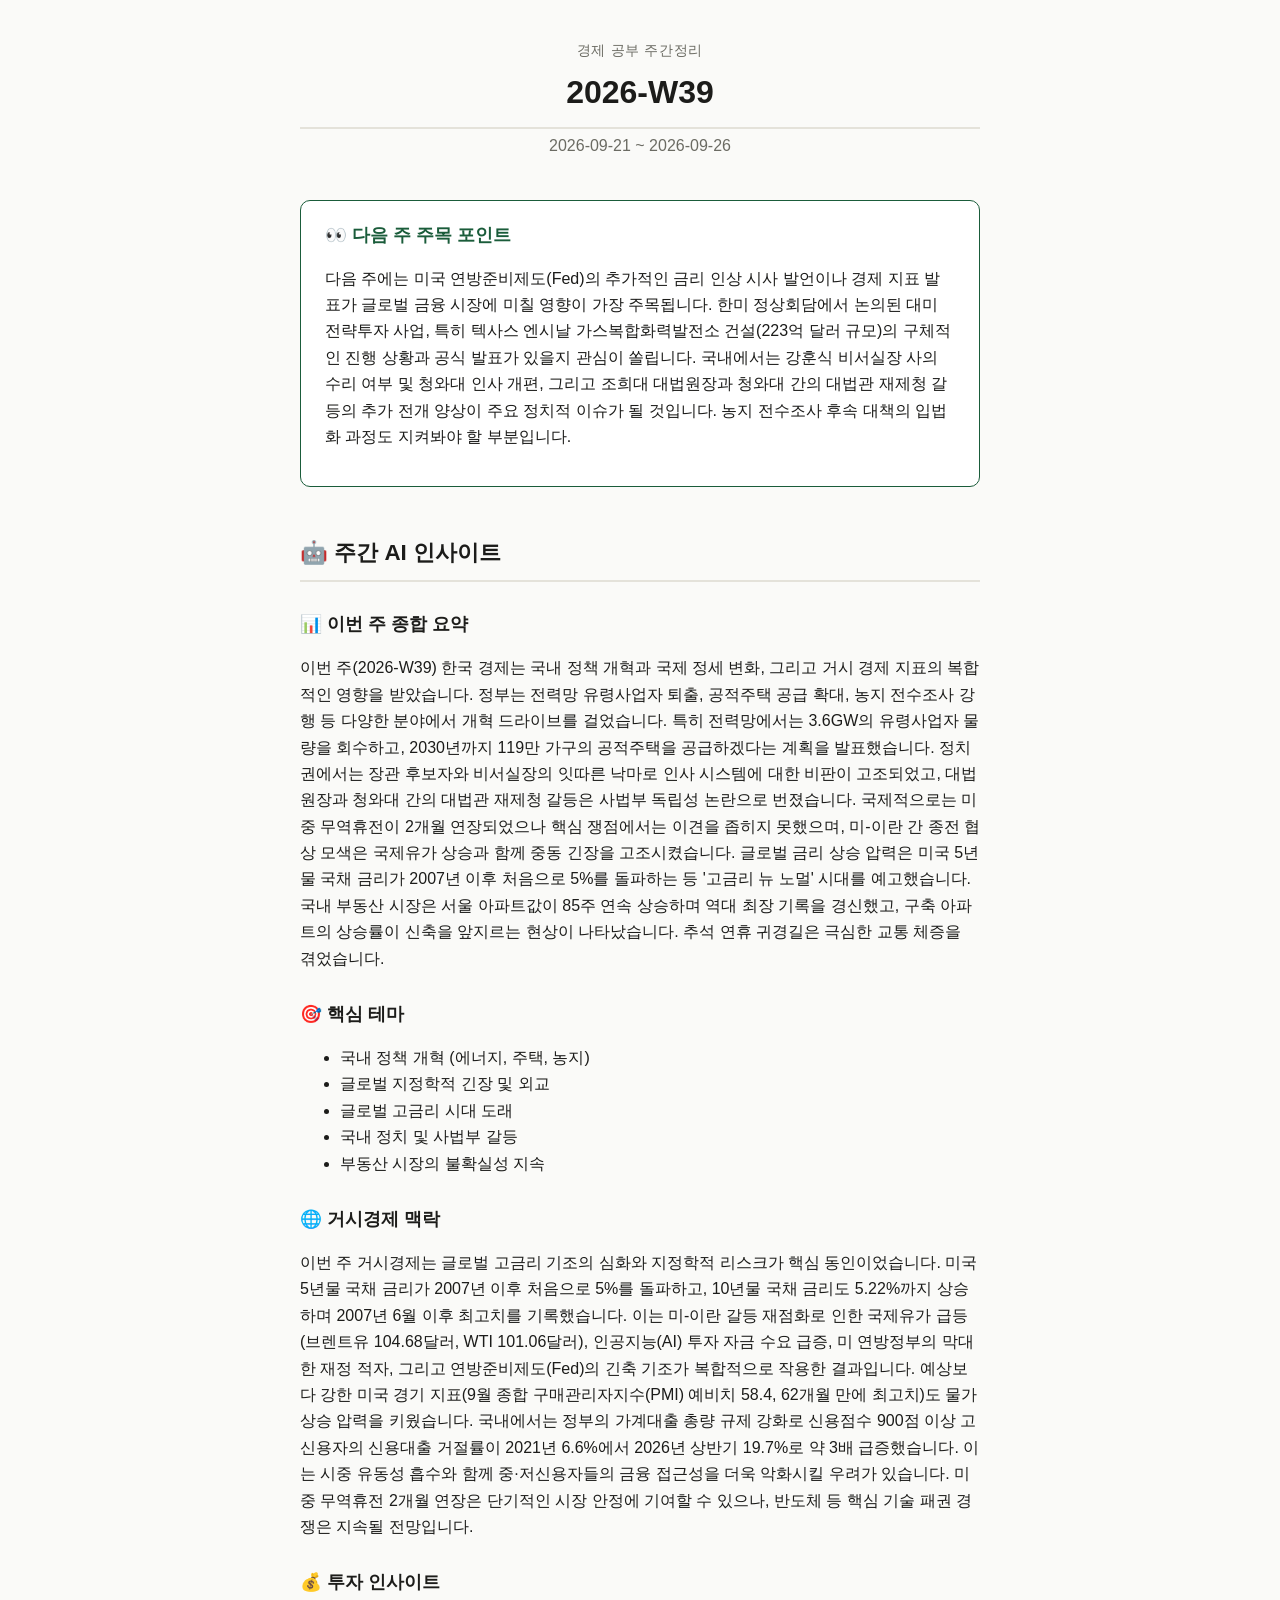
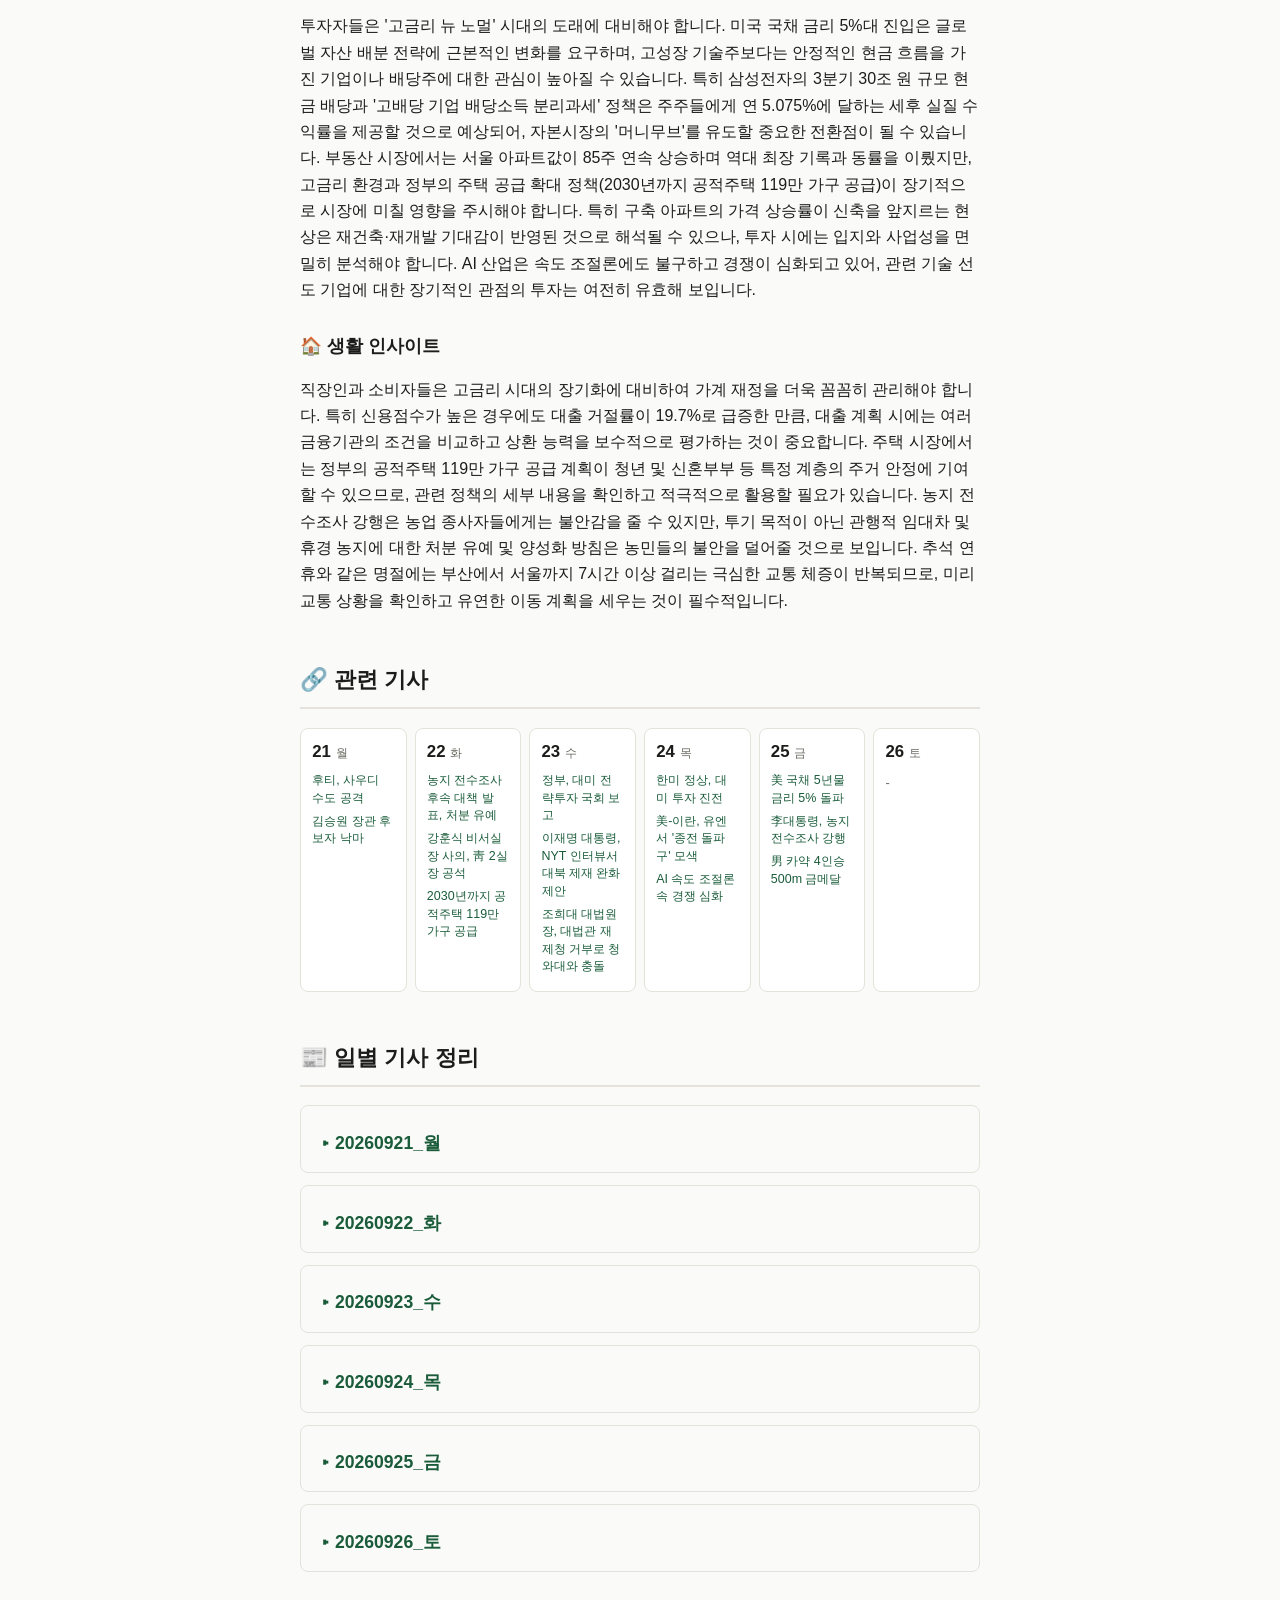
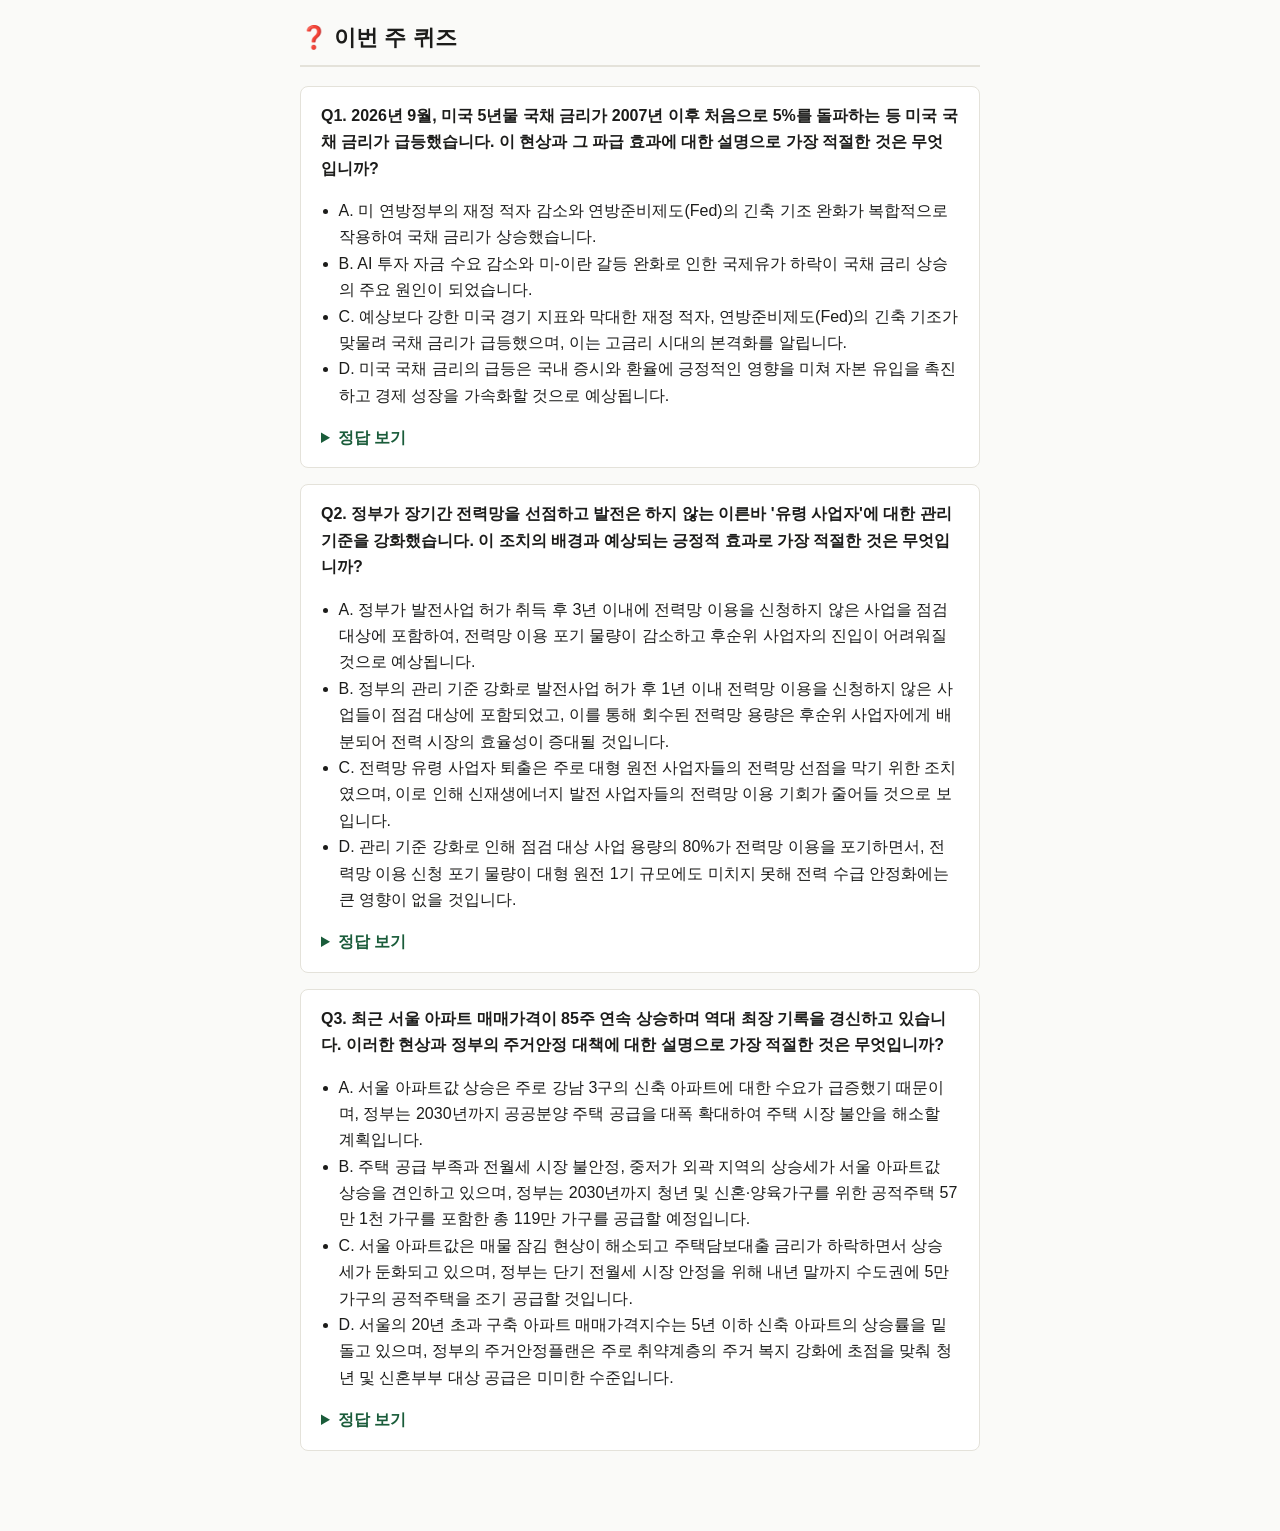
==== commit c5304afa: "feat: 관련 기사 링크를 날짜별 캘린더 UI로 추가 - google_search grounding_metadata의 문자 오프셋(grounding_supports)을 이용해  " ====
--- a/docs/weeks/2026-W39.html
+++ b/docs/weeks/2026-W39.html
@@ -15,22 +15,52 @@
 
   <section class="next-watch">
     <h2>👀 다음 주 주목 포인트</h2>
-    <p>다음 주에는 미중 무역 휴전의 구체적인 협상 진행 상황과 비민감 품목 관세 인하 여부, 그리고 미국과 이란 간의 추가 대화 성사 여부가 국제 유가 및 글로벌 증시에 큰 영향을 미 미칠 것입니다. 국내에서는 한국은행의 금리 정책 방향과 가계대출 규제 효과, 그리고 서울 부동산 시장의 추가 동향이 주요 관전 포인트가 될 것입니다. 또한, 대통령과 대법원장 간의 사법부 인사 갈등이 어떻게 전개될지도 주목해야 할 정치적 이슈입니다.</p>
+    <p>다음 주에는 미국 연방준비제도(Fed)의 추가적인 금리 인상 시사 발언이나 경제 지표 발표가 글로벌 금융 시장에 미칠 영향이 가장 주목됩니다. 한미 정상회담에서 논의된 대미 전략투자 사업, 특히 텍사스 엔시날 가스복합화력발전소 건설(223억 달러 규모)의 구체적인 진행 상황과 공식 발표가 있을지 관심이 쏠립니다. 국내에서는 강훈식 비서실장 사의 수리 여부 및 청와대 인사 개편, 그리고 조희대 대법원장과 청와대 간의 대법관 재제청 갈등의 추가 전개 양상이 주요 정치적 이슈가 될 것입니다. 농지 전수조사 후속 대책의 입법화 과정도 지켜봐야 할 부분입니다.</p>
   </section>
 
   <section class="insights">
     <h1>🤖 주간 AI 인사이트</h1>
     <h2>📊 이번 주 종합 요약</h2>
-    <p>이번 주 한국 경제는 대내외적으로 복합적인 이슈들이 얽히며 불확실성이 증대되었습니다. 국내에서는 전력망 효율화, 공공주택 공급 확대 등 정부 정책 추진과 함께, 고신용자 대출 거절률 증가와 서울 아파트값 상승세 지속이라는 주거 및 금융 시장의 불안정성이 부각되었습니다. 특히 추석 연휴 이후에도 서울 집값 상승 기대감이 여전한 가운데, 구축 아파트의 가격 상승률이 신축을 앞지르는 이례적인 현상도 나타났습니다. 대외적으로는 미중 무역 휴전 연장과 AI 대화 채널 구축이라는 긍정적 소식도 있었으나, 핵심 쟁점에서의 이견 노출과 미국 국채 금리 5%대 돌파, 중동 정세 불안으로 인한 국제 유가 상승 압력 등 거시 경제의 하방 리스크가 커지는 한 주였습니다. 또한, 대통령과 대법원장 간의 대법관 재제청을 둘러싼 헌법기관 충돌은 국내 정치적 불확실성을 가중시켰습니다.</p>
+    <p>이번 주(2026-W39) 한국 경제는 국내 정책 개혁과 국제 정세 변화, 그리고 거시 경제 지표의 복합적인 영향을 받았습니다. 정부는 전력망 유령사업자 퇴출, 공적주택 공급 확대, 농지 전수조사 강행 등 다양한 분야에서 개혁 드라이브를 걸었습니다. 특히 전력망에서는 3.6GW의 유령사업자 물량을 회수하고, 2030년까지 119만 가구의 공적주택을 공급하겠다는 계획을 발표했습니다. 정치권에서는 장관 후보자와 비서실장의 잇따른 낙마로 인사 시스템에 대한 비판이 고조되었고, 대법원장과 청와대 간의 대법관 재제청 갈등은 사법부 독립성 논란으로 번졌습니다. 국제적으로는 미중 무역휴전이 2개월 연장되었으나 핵심 쟁점에서는 이견을 좁히지 못했으며, 미-이란 간 종전 협상 모색은 국제유가 상승과 함께 중동 긴장을 고조시켰습니다. 글로벌 금리 상승 압력은 미국 5년물 국채 금리가 2007년 이후 처음으로 5%를 돌파하는 등 '고금리 뉴 노멀' 시대를 예고했습니다. 국내 부동산 시장은 서울 아파트값이 85주 연속 상승하며 역대 최장 기록을 경신했고, 구축 아파트의 상승률이 신축을 앞지르는 현상이 나타났습니다. 추석 연휴 귀경길은 극심한 교통 체증을 겪었습니다.</p>
     <h2>🎯 핵심 테마</h2>
-    <ul><li>국내 주거 및 금융 시장 불안정성 심화</li><li>글로벌 거시경제 불확실성 증대 (금리, 유가, 미중 갈등)</li><li>정부 정책 추진과 인사 시스템 논란</li><li>에너지 안보 및 전환 노력</li></ul>
+    <ul><li>국내 정책 개혁 (에너지, 주택, 농지)</li><li>글로벌 지정학적 긴장 및 외교</li><li>글로벌 고금리 시대 도래</li><li>국내 정치 및 사법부 갈등</li><li>부동산 시장의 불확실성 지속</li></ul>
     <h2>🌐 거시경제 맥락</h2>
-    <p>이번 주는 글로벌 고금리 기조의 '뉴 노멀' 시대 진입을 알리는 신호탄이었습니다. 미국 국채 5년물 금리가 2007년 이후 처음으로 5%를 돌파하고, 10년물 금리도 5.10%대를 기록하며 전 세계 국채 평균 금리가 2000년 이후 최고 수준인 4.04%에 달했습니다. 이는 예상보다 강한 미국 경기 지표(S&amp;P 글로벌 9월 PMI 예비치 58.4)와 연준의 긴축 장기화 전망, 그리고 중동 정세 불안으로 인한 국제 유가 상승 압력(브렌트유 104달러, WTI 101달러)이 복합적으로 작용한 결과입니다. 국내에서는 가계대출 총량 규제 강화로 신용점수 900점 이상 고신용자의 대출 거절률이 5년 새 3배 가까이 증가한 19.7%를 기록하며 금융권의 '풍선효과' 우려를 낳았습니다. 전반적으로 글로벌 유동성 축소와 고금리 환경이 심화되는 가운데, 지정학적 리스크가 유가 및 금리 변동성을 키우며 거시 경제 전반의 불확실성을 높이는 양상입니다.</p>
+    <p>이번 주 거시경제는 글로벌 고금리 기조의 심화와 지정학적 리스크가 핵심 동인이었습니다. 미국 5년물 국채 금리가 2007년 이후 처음으로 5%를 돌파하고, 10년물 국채 금리도 5.22%까지 상승하며 2007년 6월 이후 최고치를 기록했습니다. 이는 미-이란 갈등 재점화로 인한 국제유가 급등 (브렌트유 104.68달러, WTI 101.06달러), 인공지능(AI) 투자 자금 수요 급증, 미 연방정부의 막대한 재정 적자, 그리고 연방준비제도(Fed)의 긴축 기조가 복합적으로 작용한 결과입니다. 예상보다 강한 미국 경기 지표(9월 종합 구매관리자지수(PMI) 예비치 58.4, 62개월 만에 최고치)도 물가 상승 압력을 키웠습니다. 국내에서는 정부의 가계대출 총량 규제 강화로 신용점수 900점 이상 고신용자의 신용대출 거절률이 2021년 6.6%에서 2026년 상반기 19.7%로 약 3배 급증했습니다. 이는 시중 유동성 흡수와 함께 중·저신용자들의 금융 접근성을 더욱 악화시킬 우려가 있습니다. 미중 무역휴전 2개월 연장은 단기적인 시장 안정에 기여할 수 있으나, 반도체 등 핵심 기술 패권 경쟁은 지속될 전망입니다.</p>
     <h2>💰 투자 인사이트</h2>
-    <p>투자자들은 글로벌 고금리 장기화와 유가 변동성 확대에 대비해야 합니다. 미국 국채 금리가 5%대를 돌파하며 채권 시장의 근본적인 체질 변화가 예상되는 만큼, 안전자산으로 여겨지던 채권 투자에도 신중한 접근이 필요합니다. 중동 정세 불안으로 국제 유가가 브렌트유 104달러, WTI 101달러를 기록하는 등 에너지 관련 변동성이 커지고 있어, 에너지 섹터 및 원자재 시장에 대한 면밀한 분석이 요구됩니다. 국내 부동산 시장은 서울 아파트값이 85주 연속 상승하며 역대 최장 기록과 동률을 이루고 있으나, 고금리 환경과 가계대출 규제로 인한 '생존 매수' 성격이 강해 투자 심리 위축 가능성도 배제할 수 없습니다. 특히 구축 아파트의 가격 상승률이 신축을 앞지르는 현상은 재건축·재개발 기대감과 맞물려 특정 지역에 대한 선별적 접근이 중요함을 시사합니다.</p>
+    <p>투자자들은 '고금리 뉴 노멀' 시대의 도래에 대비해야 합니다. 미국 국채 금리 5%대 진입은 글로벌 자산 배분 전략에 근본적인 변화를 요구하며, 고성장 기술주보다는 안정적인 현금 흐름을 가진 기업이나 배당주에 대한 관심이 높아질 수 있습니다. 특히 삼성전자의 3분기 30조 원 규모 현금 배당과 '고배당 기업 배당소득 분리과세' 정책은 주주들에게 연 5.075%에 달하는 세후 실질 수익률을 제공할 것으로 예상되어, 자본시장의 '머니무브'를 유도할 중요한 전환점이 될 수 있습니다. 부동산 시장에서는 서울 아파트값이 85주 연속 상승하며 역대 최장 기록과 동률을 이뤘지만, 고금리 환경과 정부의 주택 공급 확대 정책(2030년까지 공적주택 119만 가구 공급)이 장기적으로 시장에 미칠 영향을 주시해야 합니다. 특히 구축 아파트의 가격 상승률이 신축을 앞지르는 현상은 재건축·재개발 기대감이 반영된 것으로 해석될 수 있으나, 투자 시에는 입지와 사업성을 면밀히 분석해야 합니다. AI 산업은 속도 조절론에도 불구하고 경쟁이 심화되고 있어, 관련 기술 선도 기업에 대한 장기적인 관점의 투자는 여전히 유효해 보입니다.</p>
     <h2>🏠 생활 인사이트</h2>
-    <p>직장인과 소비자들은 고금리 시대의 장기화에 대비하여 가계 재정 관리를 더욱 철저히 해야 합니다. 고신용자조차 은행 대출 문턱이 높아지고 있어, 불필요한 대출을 줄이고 비상 자금을 확보하는 것이 중요합니다. 주거 시장에서는 서울 아파트 전셋값이 96%의 전문가가 3% 이상 오를 것으로 예상하는 등 전세난이 심화될 가능성이 커 주거비 부담이 가중될 수 있습니다. 정부의 공공주택 119만 가구 공급 계획(수도권 92만 가구 집중)과 청년월세 지원 소득 기준 완화(월 154만원→274만원)는 무주택자 및 청년층에게 긍정적인 소식이므로, 관련 정책을 적극적으로 활용하는 방안을 모색해야 합니다. 또한, 국제 유가 상승은 물가 전반에 영향을 미치므로 소비 지출 계획을 보수적으로 세울 필요가 있습니다.</p>
+    <p>직장인과 소비자들은 고금리 시대의 장기화에 대비하여 가계 재정을 더욱 꼼꼼히 관리해야 합니다. 특히 신용점수가 높은 경우에도 대출 거절률이 19.7%로 급증한 만큼, 대출 계획 시에는 여러 금융기관의 조건을 비교하고 상환 능력을 보수적으로 평가하는 것이 중요합니다. 주택 시장에서는 정부의 공적주택 119만 가구 공급 계획이 청년 및 신혼부부 등 특정 계층의 주거 안정에 기여할 수 있으므로, 관련 정책의 세부 내용을 확인하고 적극적으로 활용할 필요가 있습니다. 농지 전수조사 강행은 농업 종사자들에게는 불안감을 줄 수 있지만, 투기 목적이 아닌 관행적 임대차 및 휴경 농지에 대한 처분 유예 및 양성화 방침은 농민들의 불안을 덜어줄 것으로 보입니다. 추석 연휴와 같은 명절에는 부산에서 서울까지 7시간 이상 걸리는 극심한 교통 체증이 반복되므로, 미리 교통 상황을 확인하고 유연한 이동 계획을 세우는 것이 필수적입니다.</p>
   </section>
+
+  
+      <section class="link-calendar-section">
+        <h1>🔗 관련 기사</h1>
+        <div class="link-calendar">
+          <div class="link-day">
+            <div class="link-day-head">21<span>월</span></div>
+            <ul class="link-list"><li><a href="https://vertexaisearch.cloud.google.com/grounding-api-redirect/AUZIYQHsEL13JOYVO_4Z5FOdp3TailM3SpgsHGmYK35PZ3q9dP0ioqhudjT8HIvkYflP_9qH7HalehrfyEXt4FGAKjXAOrBejcLbdXnXJm_JR2ujxa9dmNI8Mab_ZPs=" target="_blank" rel="noopener noreferrer">후티, 사우디 수도 공격</a></li><li><a href="https://vertexaisearch.cloud.google.com/grounding-api-redirect/[base64]" target="_blank" rel="noopener noreferrer">김승원 장관 후보자 낙마</a></li></ul>
+          </div>
+          <div class="link-day">
+            <div class="link-day-head">22<span>화</span></div>
+            <ul class="link-list"><li><a href="https://vertexaisearch.cloud.google.com/grounding-api-redirect/AUZIYQEPzd0xRfmyAH8WjMIlR-vFMBAvWTkKwAlhpfkUuTRx0XjNYxTfXsHu-3BVvjTpW6fFhyzvEwPSxWvlBq4jGEXN6UbrFre0bsOe2GWIxCPJ-tJw7AmzyzjiUXjQ3DCjT3KeM0WfRXmZRvMhNa1pMb7QZRdab-ch" target="_blank" rel="noopener noreferrer">농지 전수조사 후속 대책 발표, 처분 유예</a></li><li><a href="https://vertexaisearch.cloud.google.com/grounding-api-redirect/AUZIYQEPzd0xRfmyAH8WjMIlR-vFMBAvWTkKwAlhpfkUuTRx0XjNYxTfXsHu-3BVvjTpW6fFhyzvEwPSxWvlBq4jGEXN6UbrFre0bsOe2GWIxCPJ-tJw7AmzyzjiUXjQ3DCjT3KeM0WfRXmZRvMhNa1pMb7QZRdab-ch" target="_blank" rel="noopener noreferrer">강훈식 비서실장 사의, 靑 2실장 공석</a></li><li><a href="https://vertexaisearch.cloud.google.com/grounding-api-redirect/AUZIYQEPzd0xRfmyAH8WjMIlR-vFMBAvWTkKwAlhpfkUuTRx0XjNYxTfXsHu-3BVvjTpW6fFhyzvEwPSxWvlBq4jGEXN6UbrFre0bsOe2GWIxCPJ-tJw7AmzyzjiUXjQ3DCjT3KeM0WfRXmZRvMhNa1pMb7QZRdab-ch" target="_blank" rel="noopener noreferrer">2030년까지 공적주택 119만 가구 공급</a></li></ul>
+          </div>
+          <div class="link-day">
+            <div class="link-day-head">23<span>수</span></div>
+            <ul class="link-list"><li><a href="https://vertexaisearch.cloud.google.com/grounding-api-redirect/AUZIYQEXY1r9oIeQctu32NjIjwX3jadD0oXWZ33_QtQ5t290on56yP9KhGrQw5RQUG5DpOwWd832NO631PZJ484uNZwD7GcN_7IlwwzeQ8Al5cF0cJBN8xt67ND2nrnAJuU29gCsHDgvNsGu" target="_blank" rel="noopener noreferrer">정부, 대미 전략투자 국회 보고</a></li><li><a href="https://vertexaisearch.cloud.google.com/grounding-api-redirect/AUZIYQHo9auJiFkEhGsv2UGD_hcHsKBeMz-bTcX4SBgWOylml8Sa3Gp9zg5VjqUcmGLEdKiqefzuaQiRvdSe0f8Gbr-s5ljIT8AqrYNJwaiAHoq3j5eBepCKvVO9VU9Y3kwwAidAbxvNZ6Xbs_5jI_UXl8xWocMZGS_V2w5EvMQqFA==" target="_blank" rel="noopener noreferrer">이재명 대통령, NYT 인터뷰서 대북 제재 완화 제안</a></li><li><a href="https://vertexaisearch.cloud.google.com/grounding-api-redirect/AUZIYQHP525iOdxKrbXk-QKL6Oy1EvlRIg16Iqox3KKE4HRIAc24EBwqeOa8S9ZE74dqdECqhxkzogwvRfwXvx0cWFM_aE1iFnJU4Zd_AW7qgso_xxpxz4r8E_0QdxC3sU200LqdFu548QSIRSFdW97fEqb30O0YbctVmKpmkcdAtVaXvFjFq2yNiHjnq9c=" target="_blank" rel="noopener noreferrer">조희대 대법원장, 대법관 재제청 거부로 청와대와 충돌</a></li></ul>
+          </div>
+          <div class="link-day">
+            <div class="link-day-head">24<span>목</span></div>
+            <ul class="link-list"><li><a href="https://vertexaisearch.cloud.google.com/grounding-api-redirect/AUZIYQE6TiOWZiSHtr-mtpyAELO4KUImoduBtAMPgTf_axa72Ekq5vHfAx8OwLaI-Fh1kJd6Vnl0HNPNzv4p7tQWFuUUnuZYAz3X0rwUr1imH77ovgTo3sKTqxT6W7NT3hueD7u6Iv_X4Ol6SYdeC8ZY2vTlC4v9VPyVkNAIi3tTcLDNGFvq72A=" target="_blank" rel="noopener noreferrer">한미 정상, 대미 투자 진전</a></li><li><a href="https://vertexaisearch.cloud.google.com/grounding-api-redirect/AUZIYQEMgRMfCq9LR0hUZpcl9RS7NaYqT8oZVn3aKuvCcJSFrNhyDm3nxQZaaepwhVfkML3pwjk19hpxNFd0XgniLOyrpDa2vCNXjRXKWKrC-tgERIjo36ldDKy3AIJaEwgE8t2Pwlr5H-ZwkJ-5lesQVugLX3ZU6jENsb0=" target="_blank" rel="noopener noreferrer">美-이란, 유엔서 '종전 돌파구' 모색</a></li><li><a href="https://vertexaisearch.cloud.google.com/grounding-api-redirect/AUZIYQFw7T_JaKMNYtqqNfCYwhLYvSlQBB-FAhZUyagr2F6rc_uLOKrLhiOBn9C8ESnwSZX88vA8OygCMJtnX2ZFRBWBTZ6xUK2ac8GhGLY7G52NazSrkXENbUY0Gvw-6EXCyMmlbxRBOL7Uu2exqaEAm9Ot2Np5Nk4nBNfxlCOtQzO2_f_0P5hFoEyM9KDjFjv16Q==" target="_blank" rel="noopener noreferrer">AI 속도 조절론 속 경쟁 심화</a></li></ul>
+          </div>
+          <div class="link-day">
+            <div class="link-day-head">25<span>금</span></div>
+            <ul class="link-list"><li><a href="https://vertexaisearch.cloud.google.com/grounding-api-redirect/AUZIYQGe58nvJr0p9s3tkikh-Zx8wmgx3V5hMclUZe6T7bvP4TiF7ne40RycDdUDlIky3V0Ro71hv3WPPHL3B81BmQEQyIXiVNp2aKCknhBB-Je6qEN7m0BcnRbK250Jb9Oui2CKDtDJknT1I7s=" target="_blank" rel="noopener noreferrer">美 국채 5년물 금리 5% 돌파</a></li><li><a href="https://vertexaisearch.cloud.google.com/grounding-api-redirect/AUZIYQF5E1CixIeLTMWMXym8t9CLLgTlotrJ0ue69VGmgmWSSqb28ZotRK1E4csAIqBTRm4EuwzF4rPn5EFWnOOn8sBaEWQT1UOtCoWzp62QSMGi9Iqso5dAouhPdH5WkrytX8euBCnhT1ikkO42vLijeL4=" target="_blank" rel="noopener noreferrer">李대통령, 농지 전수조사 강행</a></li><li><a href="https://vertexaisearch.cloud.google.com/grounding-api-redirect/AUZIYQFbuX-O_nzGuISIx2dszdnMmNkThKMn_UcHXz5O7o1cDxyduOIZ2EKXxUzhDL2JZmrRRgwvNJgHGpzrjwO6gUrQe-x22IgrVf_QZ8N2lkEqtiadrRJ1U_YrDObSlH7Pzy3wga8=" target="_blank" rel="noopener noreferrer">男 카약 4인승 500m 금메달</a></li></ul>
+          </div>
+          <div class="link-day">
+            <div class="link-day-head">26<span>토</span></div>
+            <p class="no-link">-</p>
+          </div></div>
+      </section>
 
   <section class="daily">
     <h1>📰 일별 기사 정리</h1>
@@ -40,27 +70,27 @@
         
         <article class="story">
           <h3>▶ 전력망 유령사업자 80% 퇴출 <span class="story-type">사건형</span></h3>
-          <p><strong>무슨 일</strong> 정부가 전력망을 선점하고 방치하던 유령 발전사업자 80%를 퇴출시키는 정책을 시행했다. 이는 전력 시스템의 효율성을 높이기 위한 조치이다.</p>
-          <p><strong>배경/논의 내용</strong> 허수 사업자의 난립으로 전력망 운영의 비효율성이 심화되고 실제 발전량 확보에 어려움이 있었다. 한국전력공사 자료에 따르면 지난달 20일 기준 점검 대상 75개 중 61개 사업이 전력망 이용을 포기했다.</p>
-          <p><strong>효과/시사점</strong> 유령사업자 퇴출로 대형 원전 2~3기급에 해당하는 3.6GW의 전력량을 확보할 수 있게 되어 전력 수급 안정화에 기여할 것으로 보인다. 기후에너지환경부는 회수 용량을 후순위 사업자에게 배분할 예정이다.</p>
-        </article>
-        <article class="story">
-          <h3>▶ 후티, 사우디 수도 리야드 공격 <span class="story-type">사건형</span></h3>
-          <p><strong>무슨 일</strong> 예멘의 친이란 후티 반군이 9월 19일(현지시각) 사우디아라비아 수도 리야드를 탄도미사일과 드론으로 공격하여 아람코 연료탱크 화재 및 공항 항공편 결항이 발생했다.</p>
-          <p><strong>배경/논의 내용</strong> 예멘 내전의 장기화와 이란의 지원을 받는 후티 반군의 공세가 지속되는 가운데, 사우디아라비아에 대한 직접적인 군사적 압박을 가하려는 의도로 풀이된다.</p>
-          <p><strong>효과/시사점</strong> 튀르키예 외무장관은 3자 방위 협정에 따라 사우디에 군사적 지원을 할 준비가 되어 있다고 밝혀 주변국 개입 가능성이 시사된다. 이로 인해 국제 유가(브렌트유 104달러, WTI 101달러)가 상승하는 등 경제적 파급 효과가 나타났다.</p>
-        </article>
-        <article class="story">
-          <h3>▶ 삼성전자 30조 배당, 건보료 경감 <span class="story-type">사건형</span></h3>
-          <p><strong>무슨 일</strong> 삼성전자가 3분기에 30조 원 규모의 현금 배당을 실시할 계획이며, 정부의 고배당 기업 배당소득 분리과세 방침으로 주주들의 건강보험료 부담이 경감될 것으로 예상된다.</p>
-          <p><strong>배경/논의 내용</strong> 정부가 고배당 기업 투자를 장려하고 주주환원을 확대하기 위해 배당소득에 대한 분리과세 혜택을 적용했기 때문이다. 보건복지부는 분리과세 배당소득을 건보료 산정에서 전액 제외하기로 했다.</p>
-          <p><strong>효과/시사점</strong> 삼성전자 주주들은 종합소득세 부담뿐만 아니라 건강보험료 부담에서도 자유로워져 투자 매력이 증가할 것으로 보인다. 이는 약 100만 명의 삼성전자 주주들에게 실질적인 혜택을 제공할 전망이다.</p>
-        </article>
-        <article class="story">
-          <h3>▶ 김승원 장관 후보자 5번째 낙마 <span class="story-type">사건형</span></h3>
-          <p><strong>무슨 일</strong> 김승원 법무부 장관 후보자가 9월 19일 사퇴하며 현 정부 들어 5번째 장관 후보자 낙마 사례가 발생했다.</p>
-          <p><strong>배경/논의 내용</strong> 사퇴에 앞서 9월 17일 청와대에 김 후보자에 대한 추가 의혹(음주운전, 위장전입, 식약처 청탁 의혹 등)이 담긴 탄원서가 전달되는 등 인사 검증 과정에서 문제가 불거졌기 때문이다.</p>
-          <p><strong>효과/시사점</strong> 잇따른 장관 후보자 낙마로 인해 청와대 인사 시스템에 대한 전면 쇄신 요구가 거세질 것으로 예상된다. 이는 국정 운영 동력 약화 및 정책 추진 지연으로 이어질 수 있다.</p>
+          <p><strong>무슨 일</strong> 정부가 장기간 전력망을 선점해놓고 실제로 발전은 하지 않는 허수 사업자에 대한 관리 기준을 강화하자, 점검 대상 사업 가운데 80%가 전력망 이용을 스스로 포기했습니다.</p>
+          <p><strong>배경/논의 내용</strong> 기후에너지환경부가 발전사업 허가를 취득한 이후 1년 이내에 전력망 이용을 신청하지 않은 사업을 점검 대상으로 추가하는 등 관리 기준을 강화했기 때문입니다.</p>
+          <p><strong>효과/시사점</strong> 점검 대상 사업 용량 7.7GW 중 3.6GW에 달하는 전력망 이용 신청 포기 물량이 회수되었으며, 이는 대형 원전 2~3기의 설비 용량과 맞먹는 규모입니다. 회수된 전력망 용량은 후순위 사업자에게 배분될 예정입니다.</p>
+        </article>
+        <article class="story">
+          <h3>▶ 후티, 사우디 수도 공격 <span class="story-type">사건형</span></h3>
+          <p><strong>무슨 일</strong> 예멘의 친이란 반군 후티가 2026년 9월 19일(현지시간) 사우디아라비아 수도 리야드를 탄도미사일과 드론으로 대대적으로 공격했습니다. 이 공격으로 리야드 킹 칼리드 국제공항 인근 아람코 연료 탱크에 불이 나고 항공편이 결항·지연되는 등 혼란이 빚어졌습니다.</p>
+          <p><strong>배경/논의 내용</strong> 후티 반군은 사우디의 예멘 봉쇄가 끝날 때까지 사우디의 군사력을 겨냥하겠다고 밝혔으며, 이는 지난 7월 후티가 사우디와의 휴전 종료를 선언하고 공격을 재개한 이후 처음으로 리야드에 공습경보가 발령된 것입니다.</p>
+          <p><strong>효과/시사점</strong> 중동 내 군사적 충돌 위기가 최고조에 달했으며, 튀르키예와 파키스탄이 지난달 맺은 3자 방위 협정에 따라 사우디에 군사적 지원을 할 준비가 되어 있다고 밝혔습니다. 국제유가(브렌트유 104.68달러, WTI 101.06달러)가 상승 출발하는 등 경제적 파급 효과도 나타났습니다.</p>
+        </article>
+        <article class="story">
+          <h3>▶ 삼성전자 30조 배당, 건보료 부담 완화 <span class="story-type">현황형</span></h3>
+          <p><strong>무슨 일</strong> 삼성전자가 2026년 3분기에 약 30조 원 규모의 현금 배당을 시행할 계획이며, 정부의 '고배당 기업 배당소득 분리과세' 방침으로 주주들의 건강보험료 부담도 덜게 되었습니다.</p>
+          <p><strong>배경/논의 내용</strong> 정부가 배당성향 25% 이상, 전년 대비 배당금 총액 10% 이상 증가 요건을 충족한 기업을 '고배당 기업'으로 지정해 배당소득 분리과세를 적용하고, 보건복지부가 분리과세 배당소득을 건보료 산정 소득에서 전액 제외하기로 했기 때문입니다. 삼성전자는 연간 잉여현금흐름(FCF)의 50%를 환원하기로 약속했습니다.</p>
+          <p><strong>효과/시사점</strong> 약 100만 명에 달하는 삼성전자 주주들이 연간 금융소득 1000만 원 초과 시 피부양자 자격 박탈로 인한 지역가입자 전환 및 건보료 부과 우려를 덜게 되어, 세후 실질 수익률이 연 5.075%에 달할 것으로 예상됩니다. 이는 자본시장으로의 '머니무브'를 이끌어낼 중요한 전환점이 될 것으로 보입니다.</p>
+        </article>
+        <article class="story">
+          <h3>▶ 김승원 장관 후보자 낙마 <span class="story-type">사건형</span></h3>
+          <p><strong>무슨 일</strong> 김승원 법무부 장관 후보자가 2026년 9월 19일(현지시간) 지명 20일 만에 자진 사퇴했습니다. 이는 현 정부 들어 5번째 장관 후보자 낙마 사례입니다.</p>
+          <p><strong>배경/논의 내용</strong> 김 후보자는 신약 로비 의혹과 이재명 대통령 사건 공소 취소를 위한 모임 대표 이력 등 여러 의혹에 휩싸였으며, '국민 눈높이에 미치지 못했음을 무겁게 받아들인다'며 사퇴했습니다.</p>
+          <p><strong>효과/시사점</strong> 야권에서는 잇따른 낙마에 대해 '인사 참사'라며 국정기조 전면 쇄신을 촉구했으며, 청와대 인사 시스템 변화의 시험대가 될 것으로 전망됩니다. 김승원 후보자 낙마 후폭풍으로 신약 임상승인 청탁 의혹 및 자료 유출 의혹에 대한 경찰 수사가 계속될 예정입니다.</p>
         </article>
         
       </details>
@@ -68,28 +98,28 @@
         <summary>20260922_화</summary>
         
         <article class="story">
-          <h3>▶ 고신용자 대출 거절률 5년 새 3배 <span class="story-type">현황형</span></h3>
-          <p><strong>무슨 일</strong> 신용점수 900점 이상의 고신용자도 은행 신용대출 신청 시 거절당하는 비율이 증가하여, 최근에는 5명 중 1명꼴로 대출이 거절되는 것으로 나타났습니다.</p>
-          <p><strong>배경/논의 내용</strong> 가계대출 총량 규제 강화와 신용점수 상향 평준화, 즉 '신용점수 인플레이션'이 주요 원인입니다. 2021년 6.6%였던 고신용자의 대출 거절률은 2026년 상반기 19.7%로 5년 새 약 3배 가까이 상승했습니다. 또한, 5대 시중은행의 가계대출 잔액이 지난달 완화된 연간 총량 목표치인 약 7조 1100억원을 2000억원 가까이 초과했습니다.</p>
-          <p><strong>효과/시사점</strong> 고신용자들의 은행 대출 문턱이 높아지면서 제2금융권으로 발길을 돌리는 사례가 늘고 있으며, 이는 가계부채 조이기가 금융권에 '풍선효과'를 일으킬 수 있다는 우려를 낳고 있습니다. 은행들은 연말까지 대출 문턱을 높게 유지할 전망입니다.</p>
-        </article>
-        <article class="story">
-          <h3>▶ 농지 전수조사, 투기 아니면 처분 유예 <span class="story-type">사건형</span></h3>
-          <p><strong>무슨 일</strong> 정부가 농지 전수조사 결과 확인되는 위반 농지에 대해 투기 목적이 아닌 경우 처분 의무를 유예하고, 농지법 개정 및 특별법 제정을 추진하기로 했습니다.</p>
-          <p><strong>배경/논의 내용</strong> 농지 전수조사를 둘러싼 농민들의 반발과 농촌 민심 악화를 진정시키기 위함입니다. 특히, 2026년 8월 28일 시행된 개정 농지법으로 인해 농지를 정당한 사유 없이 농사에 쓰지 않을 경우 처분 명령이 의무화되면서 농민들의 불안감이 커졌습니다.</p>
-          <p><strong>효과/시사점</strong> 올해 안에 농지 정상화·양성화를 위한 특별조치법을 제정하고, 내년에는 고령화 등 농촌 현실을 반영한 농지법 개정안을 발의할 예정입니다. 투기 목적이 아닌 관행적 임대차나 휴경은 농지은행에 임대 또는 관리를 위탁하면 처분 의무를 유예받을 수 있습니다.</p>
-        </article>
-        <article class="story">
-          <h3>▶ 강훈식 비서실장 사의 표명 <span class="story-type">사건형</span></h3>
-          <p><strong>무슨 일</strong> 강훈식 대통령 비서실장이 9월 21일 이재명 대통령에게 사의를 표명했습니다.</p>
-          <p><strong>배경/논의 내용</strong> 김승원 전 법무부 장관 후보자 등 8·30 개각 과정에서 잇따른 인사 논란과 검증 실패에 대한 '인사 책임론'이 커지면서, 대통령을 보좌하는 비서실장으로서 종합적인 책임을 지는 차원에서 사의를 표명한 것으로 알려졌습니다.</p>
-          <p><strong>효과/시사점</strong> 이재명 대통령은 아직 사의 수리 여부를 결정하지 않았지만, 강 실장의 사의가 공개 발표된 만큼 순방 직후 후임 비서실장 발표와 함께 사표를 수리할 것으로 예상됩니다. 이 경우 청와대 3실장 중 국가안보실장을 제외한 비서실장과 정책실장이 공석이 됩니다. 야당은 비서실장 교체로 끝날 일이 아니라며 청와대 인적 쇄신을 촉구하고 있습니다.</p>
-        </article>
-        <article class="story">
-          <h3>▶ 공공주택 119만 가구, 2030년까지 공급 <span class="story-type">회담·발표형</span></h3>
-          <p><strong>무슨 일</strong> 국토교통부가 '두텁고 촘촘한 주거복지 실현을 위한 주거안정플랜'을 발표하며 2030년까지 공공임대와 공공분양을 포함한 공적주택 119만 가구를 공급하겠다고 밝혔습니다.</p>
-          <p><strong>배경/논의 내용</strong> 무주택 임차가구의 주거 안정을 위해 부담 가능한 비용으로 장기간 안정적으로 거주할 수 있는 주택을 공급하고, 청년·신혼·고령자 등 생애주기별 맞춤 지원을 강화하기 위함입니다.</p>
-          <p><strong>효과/시사점</strong> 공급되는 119만 가구 중 77%인 92만 가구는 수도권에 집중 공급되며, 청년·신혼부부에게 57만 1천 가구가 배정됩니다. 또한, 올해 4분기부터 내년 말까지 전국 15만 가구(수도권 10만 가구)가 입주 가능하여 단기 전월세 시장 안정에 기여할 것으로 기대됩니다. 청년월세 지원 소득 기준이 월 154만원에서 274만원으로 완화되고, 신혼부부 공공임대 소득 요건도 미혼 1인 가구의 2배 수준으로 높아집니다.</p>
+          <h3>▶ 고신용자 대출 거절률 5년새 3배 급증 <span class="story-type">현황형</span></h3>
+          <p><strong>무슨 일</strong> 2026년 상반기 주요 시중은행(KB국민, 신한, NH농협)에서 신용점수 900점 이상 고신용자의 신용대출 거절률이 19.7%로 집계되었으며, 이는 2021년 6.6% 대비 약 3배 증가한 수치이다.</p>
+          <p><strong>배경/논의 내용</strong> 정부의 가계대출 총량 규제 강화와 신용점수 상향 평준화(2026년 1분기 신용점수 900점 이상 비중 48.1%) 현상이 겹치면서 은행들이 대출 심사 기준을 엄격하게 적용하고 있기 때문이다.</p>
+          <p><strong>효과/시사점</strong> 고신용자들이 인터넷전문은행, 저축은행 등 제2금융권으로 이동하는 풍선효과가 나타나고 있으며, 이는 중·저신용자들의 금융 접근성을 더욱 악화시키고 이자 부담을 가중시킬 우려가 있다. 또한 5대 시중은행의 가계대출 잔액은 지난 8월 상향된 연간 목표치인 약 7조 1100억 원을 약 2000억 원 초과했다.</p>
+        </article>
+        <article class="story">
+          <h3>▶ 농지 전수조사 후속 대책 발표, 처분 유예 <span class="story-type">사건형</span></h3>
+          <p><strong>무슨 일</strong> 정부와 여당이 2026년 9월 21일 농지 전수조사 후속 대책을 발표하며, 투기 목적이 아닌 관행적 임대차 및 휴경 농지에 대해 농지은행 위탁 시 처분 의무를 유예하기로 했다.</p>
+          <p><strong>배경/논의 내용</strong> 2026년 2월 이재명 대통령의 지시로 시작된 농지 전수조사 결과, 7월까지 조사 대상 1013만 필지 중 약 27%인 284만 필지가 농지법 위반 의심 사례로 분류되어 농민들의 불안과 농촌 민심 악화가 심화되었기 때문이다.</p>
+          <p><strong>효과/시사점</strong> 연내(2026년) 처분 유예 및 불법 전용 농지 양성화를 위한 특별조치법이 제정될 예정이며, 내년(2027년)에는 고령화 및 인구 감소 등 변화된 농촌 현실에 맞춰 농지법 개정도 추진될 것이다.</p>
+        </article>
+        <article class="story">
+          <h3>▶ 강훈식 비서실장 사의, 靑 2실장 공석 <span class="story-type">사건형</span></h3>
+          <p><strong>무슨 일</strong> 강훈식 대통령 비서실장이 2026년 9월 21일 이재명 대통령에게 사의를 표명했다.</p>
+          <p><strong>배경/논의 내용</strong> 최근 용혜인 성평등가족부 장관 후보자와 김승원 법무부 장관 후보자의 잇따른 낙마 등 인사 검증 실패 논란과 대통령 국정 지지율 하락(임기 초 60%대에서 최근 30%대)에 대한 종합적 책임을 지는 차원에서 사의를 표명했다.</p>
+          <p><strong>효과/시사점</strong> 이재명 대통령이 사의를 수리할 경우, 김용범 전 정책실장이 9월 1일 사퇴한 이후 공석인 정책실장 자리와 함께 청와대 3실장 중 2자리가 공석이 된다. 대통령은 해외 순방 복귀 후 국정감사와 추가 개각을 앞두고 두 자리를 동시에 인선하는 '원샷 인선'을 통해 국정 쇄신 분위기를 조성할 것으로 전망된다.</p>
+        </article>
+        <article class="story">
+          <h3>▶ 2030년까지 공적주택 119만 가구 공급 <span class="story-type">사건형</span></h3>
+          <p><strong>무슨 일</strong> 국토교통부가 2026년 9월 21일 '주거안정플랜'을 발표하며 2030년까지 공공임대 및 공공분양을 포함한 총 119만 가구의 공적주택을 공급하겠다고 밝혔다.</p>
+          <p><strong>배경/논의 내용</strong> 최근 불안정한 전월세 시장을 안정시키고, 무주택 서민 및 중산층의 주거 부담을 완화하며, 취약계층 중심의 주거 복지 대상을 청년, 신혼부부 등으로 확대하기 위함이다.</p>
+          <p><strong>효과/시사점</strong> 전체 공급 물량 중 청년 및 신혼·양육가구에 57만 1000가구가 배정되며, 이 중 약 80%가 임대주택으로 공급된다. 또한 단기 전월세 시장 안정을 위해 올해 4분기부터 내년 말까지 전국 15만 가구(수도권 10만 가구 포함)의 공적주택이 조기 입주 가능하도록 공급될 예정이다.</p>
         </article>
         
       </details>
@@ -97,28 +127,28 @@
         <summary>20260923_수</summary>
         
         <article class="story">
-          <h3>▶ 추석 후 서울 집값 상승 <span class="story-type">현황형</span></h3>
-          <p><strong>무슨 일</strong> 2026년 9월 23일, 부동산 전문가 50인 대상 설문조사 결과, 응답자의 92%가 내년 상반기까지 서울 아파트값이 상승할 것으로 예상했다. 특히 전셋값은 96%가 3% 이상 오를 것으로 내다봤다. 서울 아파트값은 85주 연속 상승하며 역대 최장 기록과 동률을 이루고 있다.</p>
-          <p><strong>배경/논의 내용</strong> 한국은행의 9월 소비자동향조사에서 주택가격전망지수가 125를 기록하며 집값 상승 기대가 여전한 가운데, 금리 상승 전망(금리수준전망지수 128)과 전세 매물 부족이 주요 가격 영향 요인으로 꼽혔다.</p>
-          <p><strong>효과/시사점</strong> 서울 집값 및 전월세 가격 상승세가 지속될 것으로 전망되며, 특히 비강남권을 중심으로 매수세가 이어질 가능성이 크다. 이는 실수요자들의 주거비 부담을 가중시키고, 부동산 시장의 불안정성을 심화시킬 수 있다.</p>
-        </article>
-        <article class="story">
-          <h3>▶ 한-미 에너지 투자 확대 <span class="story-type">사건형</span></h3>
-          <p><strong>무슨 일</strong> 2026년 9월 22일, 정부가 국회에 대미 투자 계획을 보고했다. 핵심은 미국 원전 기업 웨스팅하우스 지분 5~10%를 공모가 대비 10% 할인된 가격에 인수하여 소수 지분으로 이사회 의결권을 확보하는 방안이다. 대미 투자 1호 사업은 텍사스주 엔시날 가스발전소로 확정되었으며, 2호는 원전, 3호는 알래스카 LNG 개발 사업으로 추진된다.</p>
-          <p><strong>배경/논의 내용</strong> 총 2000억 달러 규모의 한미전략투자 기금 중 1200억 달러가량이 원전에 집중될 예정으로, 미국의 에너지 안보 강화에 기여하고 한국의 에너지 산업 경쟁력을 높이기 위함이다. 웨스팅하우스 지분 인수를 통해 한국 원전 업계의 원천기술 로열티 부담을 줄이고 경영에 간접적으로 참여하려는 목적도 있다.</p>
-          <p><strong>효과/시사점</strong> 한국의 대미 투자 확대와 에너지 자원 확보가 가속화될 것으로 예상된다. 특히 텍사스 가스발전소, 원전 8기(한국형 APR1400 2기 포함), 알래스카 LNG 등 구체적인 사업을 통해 국내 기업의 미국 에너지 시장 진출 및 관련 기술 협력 기회가 확대될 것이다.</p>
-        </article>
-        <article class="story">
-          <h3>▶ 이재명 대통령 대북제재 언급 <span class="story-type">회담·발표형</span></h3>
-          <p><strong>무슨 일</strong> 2026년 9월 22일(현지시간), 이재명 대통령이 뉴욕타임스(NYT) 등 외신과 인터뷰를 통해 북한의 핵무기 개발 동결을 대가로 미국의 대북 제재 완화를 촉구했다. 이 대통령은 "실효성이 크지 않은 제재와 북한의 추가 핵무기 및 ICBM 기술 개발 중단을 맞바꾸는 것은 상당한 가치가 있다"고 밝혔다. 또한, 23일(현지시간) 트럼프 대통령과 30분간 한미 정상회담을 가졌다.</p>
-          <p><strong>배경/논의 내용</strong> 이 대통령은 현재 상황에서 비핵화만을 고집하는 것은 아무것도 이루지 못할 것이라며, 단계적 비핵화 해법으로 핵 동결을 통한 대북 제재 완화를 제안했다. 이는 북미 대화 재개와 한반도 긴장 완화를 위한 정치적 결단을 촉구하는 메시지다.</p>
-          <p><strong>효과/시사점</strong> 이 대통령의 발언은 대북 정책에 대한 국제사회의 논의에 영향을 미치고, 특히 대북 제재 완화에 대한 미국의 입장과 조율이 필요함을 시사한다. 한미 정상회담을 통해 북한 대화 재개를 위한 긴밀한 공조 의지를 확인했으며, 이는 향후 한반도 비핵화 협상에 새로운 국면을 가져올 수 있다.</p>
-        </article>
-        <article class="story">
-          <h3>▶ 조희대 대법원장 재제청 거부 <span class="story-type">사건형</span></h3>
-          <p><strong>무슨 일</strong> 2026년 9월 23일, 조희대 대법원장이 청와대의 대법관 후보자 재제청 요구를 다시 한번 거부했다. 조 대법원장은 청와대가 제기한 '제청 과정의 절차적 흠결' 주장에 대해 헌법과 법률상 근거가 부족하다는 입장을 밝혔다.</p>
-          <p><strong>배경/논의 내용</strong> 조 대법원장은 청와대의 재제청 요청 공문에 "재제청을 요구하는 사유가 명확하게 기재돼 있지 않다"며 헌법적 근거와 사유가 없음을 지적했다. 이는 대법원장의 제청권과 대통령의 임명권 사이의 헌법적 해석 차이에서 비롯된 것으로 보인다.</p>
-          <p><strong>효과/시사점</strong> 청와대와 대법원 간의 전례 없는 정면충돌로 이어지며, 대법관 공백 사태가 내년 6월 조 대법원장 퇴임까지 장기화될 수 있다는 우려가 제기되었다. 더불어민주당 김민석 대표는 이를 "사상 초유의 사건"으로 규정하며 비판했다.</p>
+          <h3>▶ 추석 이후 서울 집값 상승 전망 <span class="story-type">현황형</span></h3>
+          <p><strong>무슨 일</strong> 추석 이후 서울 아파트 매매가격과 전월세 가격이 상승세를 이어갈 것이라는 부동산 전문가들의 설문조사 결과가 발표되었습니다. 특히 서울 아파트값은 85주 연속 상승하며 역대 최장 기록과 동률을 이뤘습니다.</p>
+          <p><strong>배경/논의 내용</strong> 매일경제가 2026년 9월 23일 부동산 전문가 50인을 대상으로 실시한 설문조사에서 응답자 전원이 내년 서울 아파트 전월세 가격이 오를 것으로 전망했습니다. 전문가의 92%가 내년 상반기까지 매매가격 상승을 예상했으며, 전셋값은 96%가 3% 이상 상승할 것으로 내다봤습니다. 주요 상승 요인으로는 주택 공급 부족, 전월세 시장 불안, 그리고 기준금리 및 주택담보대출 금리 변동이 꼽혔습니다.</p>
+          <p><strong>효과/시사점</strong> 서울 아파트값은 2026년 9월 셋째 주 기준 85주 연속 상승하여 문재인 정부 시절의 역대 최장 기록(85주)과 동률을 기록했습니다. 이번 상승기 동안의 누적 상승률은 17.5%로, 과거 최장 상승기(7.7%)의 두 배를 넘어섰습니다. 강남 3구는 하락세를 보이지만, 중저가 외곽 지역의 상승세가 서울 전체 가격을 지탱하며 전세난과 맞물려 추가 상승 우려가 커지고 있습니다.</p>
+        </article>
+        <article class="story">
+          <h3>▶ 정부, 대미 전략투자 국회 보고 <span class="story-type">사건형</span></h3>
+          <p><strong>무슨 일</strong> 정부가 국회에 2000억 달러 규모의 대미 전략투자 계획을 보고했습니다. 1호 사업으로 텍사스주 엔시날 가스복합화력발전소 건설이 확정되었으며, 미국 내 원전 8기 건설 및 알래스카 액화천연가스(LNG) 개발 사업이 후속 프로젝트로 추진됩니다.</p>
+          <p><strong>배경/논의 내용</strong> 김정관 산업통상부 장관은 2026년 9월 22일 국회 산업통상자원중소벤처기업위원회에 대미 전략적 투자 계획을 비공개로 보고했습니다. 이 보고에는 웨스팅하우스 지분 5~10% 확보 협상 진행 상황과 이사지명권 확보의 어려움 등이 포함되었습니다. 이재명 대통령은 9월 22일(현지시간) 도널드 트럼프 미국 대통령과 정상회담을 갖고 양국 간 전략투자 사업 논의 진전을 환영했습니다.</p>
+          <p><strong>효과/시사점</strong> 한국 기업들은 웨스팅하우스 지분 투자(5~10% 수준)를 통해 미국 원전 사업 참여 기회를 모색하고 있습니다. 다만, 한국이 텍사스 가스발전소 건설 자금을 100% 부담하면서도 지분을 50%만 갖는 등 협상 조건에 대한 논란이 제기되었으며, 국회에서는 비공개 보고 내용 유출에 대한 비판과 함께 유출자 고발 방침을 밝혔습니다.</p>
+        </article>
+        <article class="story">
+          <h3>▶ 이재명 대통령, NYT 인터뷰서 대북 제재 완화 제안 <span class="story-type">회담·발표형</span></h3>
+          <p><strong>무슨 일</strong> 이재명 대통령이 2026년 9월 22일(현지시간) 뉴욕타임스(NYT)와의 인터뷰에서 북한이 핵무기 및 대륙간탄도미사일(ICBM) 개발을 동결하는 대가로 미국이 대북 제재를 완화해야 한다고 제안했습니다.</p>
+          <p><strong>배경/논의 내용</strong> 이 대통령은 북한이 이미 매년 10~20기의 핵무기를 추가 생산할 능력을 갖췄거나 실제 생산 중이라고 평가하며, 현 교착 상태를 방치할 수 없는 위험 수위로 진단했습니다. 그는 실효성이 크지 않은 제재와 북한의 추가 핵무기 및 ICBM 기술 개발 중단을 맞바꾸는 것이 상당한 가치가 있다고 강조했습니다. 또한, 이 대통령은 도널드 트럼프 대통령만이 김정은 위원장을 협상 테이블로 다시 끌어낼 수 있는 유일한 지도자라고 언급했습니다.</p>
+          <p><strong>효과/시사점</strong> 이 대통령의 제안은 북한의 핵 프로그램 동결을 통해 단계적으로 비핵화로 나아가는 한반도 문제 해결 방안을 모색하려는 의지를 보여줍니다. 9월 22일(현지시간) 이재명 대통령과 도널드 트럼프 미국 대통령은 유엔총회를 계기로 정상회담을 가졌으며, 트럼프 대통령은 북한과의 대화 의지를 재확인했습니다. 한편, 이 대통령은 트럼프 대통령의 호르무즈 해협 군사 기여 압박에 대해 한국 헌법이 외국 간 전쟁 파병을 금지한다고 지적했습니다.</p>
+        </article>
+        <article class="story">
+          <h3>▶ 조희대 대법원장, 대법관 재제청 거부로 청와대와 충돌 <span class="story-type">사건형</span></h3>
+          <p><strong>무슨 일</strong> 조희대 대법원장이 청와대의 대법관 후보자 재제청 요청에 대해 '헌법적 근거와 사유가 없다'며 거부 입장을 밝혔습니다. 이는 청와대와 대법원 간의 전례 없는 정면충돌로 이어지고 있습니다.</p>
+          <p><strong>배경/논의 내용</strong> 청와대가 지난 8월 28일 대법관 후보 재제청을 요청했으나, 조희대 대법원장은 9월 23일 '구체적인 사유와 헌법적 근거가 적혀 있지 않다'는 이유로 이를 거부하는 입장문을 직접 작성해 발표했습니다. 청와대는 대법원장의 제청권이 대통령의 임명권보다 우위에 있다는 인식은 헌법에 위배된다며 강하게 반발했습니다.</p>
+          <p><strong>효과/시사점</strong> 이 충돌로 인해 노태악 전 대법관 후임 자리는 200일 넘게 공석이 이어질 수 있으며, 조 대법원장의 퇴임 예정인 내년 6월까지 대법관 공백 사태가 장기화될 우려가 있습니다. 더불어민주당 김민석 대표는 9월 23일 이 사태를 '사법 쿠데타', '내란적 행위'로 규정하며 국회 차원의 조사, 소환, 법적 책임 추궁 등 고강도 대응을 예고했습니다.</p>
         </article>
         
       </details>
@@ -126,57 +156,57 @@
         <summary>20260924_목</summary>
         
         <article class="story">
-          <h3>▶ 한미 정상, 대미투자 진전 <span class="story-type">회담·발표형</span></h3>
-          <p><strong>무슨 일</strong> 2026년 9월 22일(현지 시간) 유엔 총회를 계기로 이재명 대통령과 도널드 트럼프 미국 대통령이 약 30분간 깜짝 정상회담을 가졌다. 양국 정상은 대미 투자 사업 논의에서 큰 진전을 이뤘음을 환영했다.</p>
-          <p><strong>배경/논의 내용</strong> 이번 회담은 한국의 대미 전략 투자 첫 사업으로 미국 텍사스주 가스복합화력발전소 건설이 사실상 결정되면서 급히 성사되었으며, 양국은 핵잠수함 도입, 우라늄 농축 및 사용후핵연료 재처리 권한 확보, 조선업 협력, 전시작전통제권(전작권) 전환 등 주요 현안에 대한 협력 심화 의지를 확인했다.</p>
-          <p><strong>효과/시사점</strong> 대미 투자 협상 진전으로 양국 간 경제 협력이 강화될 것으로 기대되며, 특히 전작권 전환 논의가 정상급 차원에서 처음 이뤄져 향후 한미 동맹의 역할 변화에 대한 실무진 후속 협의가 워싱턴DC에서 진행될 예정이다.</p>
-        </article>
-        <article class="story">
-          <h3>▶ 美·이란, 유엔서 3시간 대화 <span class="story-type">회담·발표형</span></h3>
-          <p><strong>무슨 일</strong> 2026년 9월 24일, 미국과 이란이 유엔에서 3시간 동안 대화를 진행하며 중동 정세의 긴장 완화 및 '종전' 가능성에 대한 기대를 높였다.</p>
-          <p><strong>배경/논의 내용</strong> 대화의 핵심 내용은 호르무즈 해협 재개방 조건 등 중동 지역의 주요 현안 해결 방안이었으며, 트럼프 대통령은 빠른 시일 내 추가 회담을 제안하며 대화 의지를 강력히 피력했다.</p>
-          <p><strong>효과/시사점</strong> 호르무즈 해협 재개방 논의는 국제 유가 안정에 긍정적인 영향을 미칠 수 있으며, 양국 간 추가 회담 성사 여부에 따라 중동 지역의 지정학적 리스크가 크게 완화될 가능성이 있다.</p>
-        </article>
-        <article class="story">
-          <h3>▶ AI 속도 경쟁 심화, 규제 난항 <span class="story-type">현황형</span></h3>
-          <p><strong>무슨 일</strong> AI 개발 속도 조절에 대한 논의에도 불구하고, 오픈AI와 Anthropic 등 주요 AI 기업 간의 성능 경쟁이 더욱 심화되고 있다.</p>
-          <p><strong>배경/논의 내용</strong> 중국 기업들이 가성비 높은 AI 모델로 시장을 맹추격하면서, 선두 기업들은 이에 대응하기 위해 더 싸고 빠른 신모델을 출시하며 경쟁에 불을 지피고 있다.</p>
-          <p><strong>효과/시사점</strong> 이론적으로 AI 개발 속도 조절은 가능하나, 실제로는 각국의 기술 패권 경쟁과 기업들의 시장 선점 욕구로 인해 규제 도입 및 실현이 매우 비현실적이라는 지적이 나온다. 이는 AI 기술 발전의 방향과 윤리적 문제에 대한 심도 깊은 논의를 요구한다.</p>
-        </article>
-        <article class="story">
-          <h3>▶ 대통령-대법원장 충돌 심화 <span class="story-type">사건형</span></h3>
-          <p><strong>무슨 일</strong> 2026년 9월 24일 주요 신문 사설에서 대통령과 대법원장 간의 대법관 제청을 둘러싼 충돌이 집중적으로 다뤄졌다. 이는 윤 대통령이 해외 순방 귀국 직후 특정 국내 사안에 대한 '특수본' (특별수사본부) 구성을 검토하는 배경으로 해석된다.</p>
-          <p><strong>배경/논의 내용</strong> 이번 충돌은 검찰개혁 등을 둘러싼 국내 정치권 및 사회 내부의 지속적인 갈등 상황을 염두에 둔 조치로 해석되며, 사법부 인사를 정쟁의 수단으로 삼아서는 안 된다는 비판이 제기되었다.</p>
-          <p><strong>효과/시사점</strong> 대통령과 대법원장 간의 헌법기관 갈등 장기화는 국민 피해를 야기할 수 있으며, 특수본 구성 여부에 따라 국내 정치 지형에 큰 변화가 예상되고 검찰개혁 논의 및 사법부의 역할에 대한 사회적 관심이 집중될 것이다.</p>
-        </article>
-        <div class="terms"><h4>📖 용어 정리</h4><ul><li><strong>대미투자</strong> — 대한민국 기업이나 정부가 미국에 자본을 투자하는 행위를 의미합니다. 이는 주로 공장 건설, 기술 개발 협력, 기업 인수 등을 통해 이루어집니다.</li><li><strong>호르무즈 해협</strong> — 페르시아만과 오만만을 잇는 좁은 해협으로, 세계 원유 수송량의 상당 부분이 이곳을 통과하는 전략적 요충지입니다. 중동 정세 불안 시 국제 유가에 큰 영향을 미칩니다.</li><li><strong>특수본</strong> — 특별수사본부의 줄임말로, 특정 중요 사건이나 사회적 파장이 큰 사안에 대해 검찰, 경찰 등 여러 수사기관이 합동으로 구성하여 운영하는 특별 수사팀을 의미합니다.</li><li><strong>검찰개혁</strong> — 검찰의 권한 남용 방지, 정치적 중립성 확보, 수사 및 기소 과정의 투명성 강화 등을 목표로 하는 제도적, 구조적 개선 노력을 통칭합니다.</li></ul></div>
+          <h3>▶ 한미 정상, 대미 투자 진전 <span class="story-type">회담·발표형</span></h3>
+          <p><strong>무슨 일</strong> 2026년 9월 22일(현지시간) 뉴욕 유엔총회 계기 리셉션에서 이재명 대통령과 도널드 트럼프 미국 대통령이 30분간 깜짝 정상회담을 가졌다. 양국 정상은 대미 투자 협상 진전을 환영하고, 북한 비핵화를 위한 핵감축, 농축, 조선업 협력 등 후속 협의를 논의했다.</p>
+          <p><strong>배경/논의 내용</strong> 이번 회담은 이재명 대통령 취임 후 세 번째 정상회담으로, 지난해 7월 한미 관세 협상에서 제시된 한국의 3,500억 달러 대미 투자 이행이 구체적인 프로젝트 단위로 움직이기 시작했음을 확인하기 위함이었다. 또한, 북한 비핵화 및 한반도 평화 정착을 위한 양국의 긴밀한 소통과 미국의 적극적 역할이 주요 의제로 다뤄졌다.</p>
+          <p><strong>효과/시사점</strong> 한국은 2026년 9월 22일 국회에 223억 달러 규모의 텍사스 엔시날 가스복합화력발전소 건설 사업을 포함한 대미 투자 1호 프로젝트 추진 계획을 보고했다. 이는 양국 간 경제 협력을 강화하고, 전작권 전환, 핵잠수함 등 안보 현안에 대한 논의를 심화하는 계기가 될 것으로 전망된다.</p>
+        </article>
+        <article class="story">
+          <h3>▶ 美-이란, 유엔서 '종전 돌파구' 모색 <span class="story-type">회담·발표형</span></h3>
+          <p><strong>무슨 일</strong> 2026년 9월 22일(현지시간) 뉴욕 유엔총회에서 미국과 이란 당국자들이 3시간 동안 회담하며 중동 전쟁의 '종전 돌파구'를 모색했다. 이란은 호르무즈 해협 재개방을 위한 '7일 계획'을 제시했으며, 트럼프 미국 대통령은 이를 거부했으나 추가 회담 가능성을 시사했다.</p>
+          <p><strong>배경/논의 내용</strong> 미국과 이란은 약 7개월간 이어진 전쟁을 종식시키고 중동 지역의 긴장을 완화하기 위해 대화에 나섰다. 특히 이란은 미국의 해상 봉쇄 해제, 동결 자산 반환, 모든 전선에서의 전쟁 종식을 조건으로 호르무즈 해협 재개방을 제안했다.</p>
+          <p><strong>효과/시사점</strong> 트럼프 대통령이 이란의 '7일 계획'을 거부했음에도 불구하고, 양측은 외교 채널을 유지하며 추가 회담을 논의할 것으로 보인다. 이는 중동 정세 안정화와 세계 에너지 수송로인 호르무즈 해협의 통항 정상화 가능성에 대한 기대를 높이지만, 양측의 입장 차이가 여전히 커 협상 과정은 난항을 겪을 수 있다.</p>
+        </article>
+        <article class="story">
+          <h3>▶ AI 속도 조절론 속 경쟁 심화 <span class="story-type">현황형</span></h3>
+          <p><strong>무슨 일</strong> 2026년 9월 24일 현재, AI 개발 속도 조절론이 확산되는 가운데, 오픈AI와 앤스로픽(Anthropic) 등 주요 AI 기업들이 신형 모델을 출시하며 성능 및 가격 경쟁을 심화하고 있다. 특히 중국 기업들은 가성비 높은 AI 모델로 시장을 맹추격하고 있다.</p>
+          <p><strong>배경/논의 내용</strong> 앤스로픽 CEO 다리오 아모데이가 9월 12일 AI 개발 속도 조절을 주장했음에도 불구하고, 기업들은 중국의 저가 오픈웨이트 모델의 빠른 성능 향상과 후발 업체들의 가격 인하 경쟁에 대응하기 위해 신형 모델 출시를 멈추지 못하고 있다. 앤스로픽은 9월 22일 '클로드 오퍼스 5.5'를, 오픈AI는 'GPT-6 솔'과 'GPT-6 루나'를 출시하며 경쟁에 불을 지폈다.</p>
+          <p><strong>효과/시사점</strong> AI 개발 속도 조절의 이론적 가능성에도 불구하고, 실제로는 기업 간의 치열한 경쟁과 중국 기업의 추격으로 인해 속도 조절이 비현실적이다. 이는 AI 기술 발전의 가속화를 초래하며, AI 안전성 및 윤리적 문제에 대한 국제적 논의와 규제 마련의 시급성을 더욱 부각시킬 것이다.</p>
+        </article>
+        <article class="story">
+          <h3>▶ 韓, 내년 '내란 특수본' 구성 검토 <span class="story-type">사건형</span></h3>
+          <p><strong>무슨 일</strong> 2026년 9월 24일, 이재명 대통령이 해외 순방 귀국 직후 '내란 사건 특별수사본부' 구성을 검토 중인 것으로 알려졌다. 이는 2024년 12월 3일 비상계엄 선포와 관련된 잔여 수사를 위한 것으로, 검찰 개혁 및 조희대 대법원장과의 '재제청 갈등' 상황과 맞물려 해석되고 있다.</p>
+          <p><strong>배경/논의 내용</strong> 특수본 구성 검토의 배경에는 12·3 비상계엄 사건 관련 미진한 수사를 마무리하고, 검찰 개혁에 대한 정부의 의지를 관철하려는 목적이 있다. 특히, 조희대 대법원장이 대법관 후보 재제청을 거부하며 청와대와 갈등을 빚는 상황에서, 특수본 구성이 사법부를 압박하려는 의도라는 해석도 제기된다.</p>
+          <p><strong>효과/시사점</strong> '내란 사건 특별수사본부'가 실제로 구성될 경우, 2027년 중대범죄수사청 출범 이후 첫 주요 사건이 될 가능성이 있으며, 이는 국내 정치 및 사법 시스템에 큰 파급 효과를 미칠 것이다. 또한, 청와대와 사법부 간의 '재제청 갈등'이 심화될 수 있으며, 검찰 개혁 논의에도 영향을 줄 것으로 예상된다.</p>
+        </article>
+        
       </details>
       <details class="day">
         <summary>20260925_금</summary>
         
         <article class="story">
-          <h3>▶ 미중 무역휴전 내년 1월까지 연장 <span class="story-type">회담·발표형</span></h3>
-          <p><strong>무슨 일</strong> 미국과 중국이 2026년 9월 25일 워싱턴 정상회담에서 무역휴전을 내년 1월 10일까지 두 달 연장하기로 합의했습니다. 또한, 양국은 인공지능(AI)의 위험과 이점에 대한 의견을 교환하고 AI 사고에 대비한 양자 대화 채널을 구축하기로 했습니다.</p>
-          <p><strong>배경/논의 내용</strong> 양국은 정상회담을 통해 통상 갈등의 일부를 관리 가능한 영역으로 옮기면서도 핵심 기술에 관한 전략 경쟁은 유지하는 관계 관리 체제를 구축하려 했습니다. 특히 미국은 중국에 AI 위험관리 방안 구축을 제안했습니다.</p>
-          <p><strong>효과/시사점</strong> 이번 휴전 연장은 내년 1월 10일까지 양국 간 추가 협상의 여지를 제공하며, 비민감 품목 관세 인하를 포함한 관리무역 체계를 구체화할 가능성이 높아졌습니다. AI 대화 채널 신설은 AI 기술 발전이 안보 영역까지 파고드는 상황에서 양국 간 소통의 안전판을 마련한 것으로 평가됩니다.</p>
+          <h3>▶ 미중 무역휴전 2개월 연장 <span class="story-type">회담·발표형</span></h3>
+          <p><strong>무슨 일</strong> 2026년 9월 24일(현지시간) 워싱턴에서 열린 미중 정상회담에서 시진핑 주석과 트럼프 대통령이 무역휴전을 내년 1월 10일까지 2개월 연장하기로 합의했습니다. 비민감 품목 관세 인하 등 관리무역 체계 구체화에 합의했으나, 반도체 및 대만 등 핵심 현안에서는 진전이 없었습니다.</p>
+          <p><strong>배경/논의 내용</strong> 양국은 무역 갈등의 전면적 충돌을 피하고 관계를 안정적으로 관리하기 위해 최소한의 안전판을 마련하는 데 중점을 두었습니다. 특히 미국은 AI 위험 관리를 위한 국제적 협력을 제안하며 대화의 폭을 넓히고자 했습니다.</p>
+          <p><strong>효과/시사점</strong> 양국은 비민감 품목에 한해 관세 불확실성을 줄일 수 있게 되었으며, 미국 무역대표부는 9월 28일 구체적인 합의 내용을 발표할 예정입니다. 하지만 첨단 반도체 수출 통제 등 기술 패권 경쟁은 여전히 지속될 전망이며, 전문가들은 이번 합의를 '스몰딜'로 평가했습니다.</p>
         </article>
         <article class="story">
           <h3>▶ 美 국채 5년물 금리 5% 돌파 <span class="story-type">현황형</span></h3>
-          <p><strong>무슨 일</strong> 2026년 9월 23일, 미국 국채 5년물 금리가 2007년 이후 처음으로 5% 선을 넘어섰으며, 10년물 국채 금리도 9월 25일 5.10%대를 기록하는 등 전반적인 국채 금리가 상승했습니다.</p>
-          <p><strong>배경/논의 내용</strong> S&amp;P 글로벌의 9월 미국 종합 구매관리자지수(PMI) 예비치가 58.4로 2021년 7월 이후 최고치를 기록하는 등 예상보다 강한 미국 경기와 이에 따른 인플레이션 우려, 그리고 연방준비제도(Fed)의 긴축 기조 장기화 전망이 복합적으로 작용했습니다.</p>
-          <p><strong>효과/시사점</strong> 미국 국채 금리 5%대 진입은 고물가·고금리의 '뉴 노멀' 시대를 예고하며, 글로벌 채권 시장의 근본적인 체질 변화를 가져올 수 있습니다. 이는 전 세계 국채 평균 금리도 2000년 이후 최고 수준인 4.04%를 기록하는 등 글로벌 금리 상승 압력을 가중시키고, 엔화 약세 등 환율 변동성에도 영향을 미칠 것으로 분석됩니다.</p>
-        </article>
-        <article class="story">
-          <h3>▶ 李대통령, 농지 전수조사 강력 추진 <span class="story-type">사건형</span></h3>
-          <p><strong>무슨 일</strong> 이재명 대통령은 2026년 9월 23일, 농지 투기 근절을 위한 전국 농지 전수조사 추진 의지를 재차 강조하며, 저항과 반발에도 불구하고 회피하지 않겠다고 밝혔습니다.</p>
-          <p><strong>배경/논의 내용</strong> 농지를 투기 목적으로 취득하여 방치하거나 불법 임대하는 행위를 근절하고, 헌법상 '경자유전(耕者有田)' 원칙을 실현하여 농지를 본래 목적에 맞게 활용하기 위함입니다. 농림축산식품부의 기본 조사에서 이미 27%(284만 필지)가 농지법 위반 의심 사례로 적발된 바 있습니다.</p>
-          <p><strong>효과/시사점</strong> 이번 전수조사를 통해 투기 목적으로 소유된 농지에 대해서는 강제 매각 조치가 이루어질 예정이며, 이는 농지 시장의 건전성을 회복하고 실수요자 중심의 농지 이용을 유도할 것으로 기대됩니다. 다만, 농사를 짓다 고령으로 못 짓는 경우나 상속받은 농지는 전수조사 대상이 아님을 명확히 했습니다.</p>
-        </article>
-        <article class="story">
-          <h3>▶ 조광희·김효빈, 카약 500m 금메달 <span class="story-type">사건형</span></h3>
-          <p><strong>무슨 일</strong> 2026년 9월 25일, 일본 아이치현에서 열린 2026 아이치·나고야 아시안게임 카누 스프린트 남자 카약 2인승 500m 결승에서 한국의 조광희, 김효빈 선수가 1분 31초 859의 기록으로 금메달을 획득했습니다.</p>
-          <p><strong>배경/논의 내용</strong> 조광희, 김효빈 조는 결승에서 일본을 0.317초 차이로 제치고 우승하며 뛰어난 기량과 팀워크를 선보였습니다. 이는 전날 남자 카약 4인승 500m 금메달에 이은 두 번째 금메달로, 조광희 선수는 개인 통산 4번째 아시안게임 금메달을 달성했습니다.</p>
-          <p><strong>효과/시사점</strong> 이 금메달은 대한민국 선수단의 이번 대회 11번째 금메달로, 한국 카누 역사상 36년 만에 남자 카약 2인승 500m 종목 정상을 탈환하는 쾌거를 이루었습니다. 이는 한국 스포츠 위상을 높이고 카누 종목에 대한 국민적 관심을 증진시킬 것으로 기대됩니다.</p>
+          <p><strong>무슨 일</strong> 2026년 9월 23일(현지시간) 미국 5년물 국채 금리가 2007년 이후 처음으로 5%를 돌파했으며, 10년물 국채 금리도 9월 24일 5.22%까지 상승하며 2007년 6월 이후 최고치를 기록했습니다.</p>
+          <p><strong>배경/논의 내용</strong> 미-이란 갈등 재점화로 인한 국제유가 급등, 인공지능(AI) 투자 자금 수요 급증, 미 연방정부의 막대한 재정 적자, 연방준비제도(Fed)의 긴축 기조 등이 복합적으로 작용했습니다. 또한 9월 미국 종합 구매관리자지수(PMI) 예비치가 58.4로 62개월 만에 최고치를 기록하는 등 예상보다 강한 미국 경기 지표도 물가 상승 압력을 키웠습니다.</p>
+          <p><strong>효과/시사점</strong> 미국 국채 금리 5%대가 '뉴 노멀'로 자리 잡으며 고금리 시대가 본격화될 것이라는 진단이 나옵니다. 전문가 절반 이상은 30년물 국채 금리가 연내 6%를 넘어설 것으로 전망하며, 이는 국내 증시, 채권 금리, 환율 등 글로벌 금융 시장 전반에 큰 영향을 미칠 것으로 예상됩니다.</p>
+        </article>
+        <article class="story">
+          <h3>▶ 李대통령, 농지 전수조사 강행 <span class="story-type">회담·발표형</span></h3>
+          <p><strong>무슨 일</strong> 이재명 대통령이 2026년 9월 23일(현지시간) 유엔총회 참석차 방문 중인 뉴욕에서 SNS를 통해 농지 전수조사 추진 의지를 재차 강조했습니다. 농지 투기 방지와 경자유전 원칙 실현을 위해 조사가 꼭 필요하며, 저항과 반발에도 회피하지 않겠다고 밝혔습니다.</p>
+          <p><strong>배경/논의 내용</strong> 지난 2월 이 대통령의 지시로 시작된 농지 전수조사에서 7월 기본조사 결과, 1996년 이후 취득 농지의 약 27%(284만 필지)가 불법 임대차, 무단 휴경 등 농지법 위반 의심 사례로 적발되었습니다. 이에 농민들의 반발이 거세지자, 대통령이 직접 나서 정책의 필요성을 설명하고 오해를 해소하려 했습니다.</p>
+          <p><strong>효과/시사점</strong> 대통령은 고령 농민이나 상속받은 농지는 강제 매각 대상이 아님을 명확히 했으며, 정부와 여당은 9월 21일 농촌의 관행적 위반 사항에 대한 보완책을 발표하고 연내 특별조치법 제정을 통해 정상화 기회를 부여할 계획입니다. 농림축산식품부는 10월 중 450만 명의 대상자에게 안내 서한을 발송하여 정책 취지를 설명할 예정입니다.</p>
+        </article>
+        <article class="story">
+          <h3>▶ 男 카약 4인승 500m 금메달 <span class="story-type">사건형</span></h3>
+          <p><strong>무슨 일</strong> 2026년 9월 24일 일본 아이치현 미요시호 카누 경기장에서 열린 2026 아이치·나고야 아시안게임 카누 스프린트 남자 카약 4인승 500m 결승에서 한국 대표팀(조광희, 김효빈, 장상원, 최민규)이 금메달을 획득했습니다.</p>
+          <p><strong>배경/논의 내용</strong> 한국 대표팀은 레이스 초반부터 선두를 유지하며 첫 250m 구간을 40.44초로 주파했고, 후반 중국의 맹추격을 0.255초 차이로 따돌리며 1분 22.587초의 기록으로 우승했습니다. 이는 2018년과 2023년 대회에서 은메달에 그쳤던 아쉬움을 털어낸 첫 금메달입니다.</p>
+          <p><strong>효과/시사점</strong> 이 금메달은 2026 아이치·나고야 아시안게임에서 대한민국 선수단의 9번째 금메달이며, 조광희 선수는 개인 통산 3번째 아시안게임 금메달을 목에 걸었습니다. 이번 우승으로 한국 카누 스프린트의 위상을 높였습니다.</p>
         </article>
         
       </details>
@@ -184,28 +214,28 @@
         <summary>20260926_토</summary>
         
         <article class="story">
-          <h3>▶ 미중 정상회담, 이견 노출 <span class="story-type">회담·발표형</span></h3>
-          <p><strong>무슨 일</strong> 2026년 9월 23일부터 25일까지 진행된 트럼프 미국 대통령과 시진핑 중국 국가주석의 미중 정상회담에서 양국 간 핵심 쟁점에 대한 이견이 노출되었으며, 공동 합의문 없이 종료되었다.</p>
-          <p><strong>배경/논의 내용</strong> 시진핑 주석은 대만 문제를 '레드라인'으로 강조하며 미국의 신중한 처리를 요구했고, 이란 문제 및 무역 현안에서도 양측의 입장 차이가 컸기 때문이다.</p>
-          <p><strong>효과/시사점</strong> 양국은 AI 대화 채널 구축 등 일부 협력 의사를 밝혔으나, 무역 분쟁 휴전이 2개월 연장(내년 1월 10일까지)되는 등 핵심 갈등 해결은 후속 협상으로 미뤄져 관계의 불확실성이 지속될 전망이다.</p>
-        </article>
-        <article class="story">
-          <h3>▶ 서울 구축 아파트값, 신축 앞질러 <span class="story-type">현황형</span></h3>
-          <p><strong>무슨 일</strong> 2026년 8월 기준 서울 주택 시장에서 20년 초과 노후 아파트의 매매가격 상승률이 5년 이하 신축 아파트 상승률을 앞질렀다.</p>
-          <p><strong>배경/논의 내용</strong> 한국부동산원의 8월 전국주택가격동향조사에 따르면, 20년 초과 아파트 가격지수는 전월 대비 1.21% 상승한 반면, 5년 이하 신축 아파트는 0.88% 상승에 그치며 신축 선호 현상이 주춤했기 때문이다.</p>
-          <p><strong>효과/시사점</strong> 강남 3구는 하락세를 보였으나 중저가·외곽 지역의 상승세가 서울 전체 아파트값 85주 연속 상승을 이끌며, 강남과 비강남권의 가격 양극화가 심화될 수 있다는 분석이 나온다.</p>
-        </article>
-        <article class="story">
-          <h3>▶ 이재명 대통령, 임기 연임 일축 <span class="story-type">회담·발표형</span></h3>
-          <p><strong>무슨 일</strong> 이재명 대통령이 2026년 9월 24일 멕시코 동포 간담회에서 '2030년 6월 2일을 넘기는 일은 절대로 없을 것'이라며 자신의 임기 연임 가능성을 재차 일축했다.</p>
-          <p><strong>배경/논의 내용</strong> 최근 정치권에서 제기된 연임 개헌 논란을 의식하여, 현행 헌법상 불가능한 연임에 대한 입장을 명확히 밝히고 불필요한 정치적 논란을 해소하려는 의도로 풀이된다.</p>
-          <p><strong>효과/시사점</strong> 이 대통령은 또한 노무현 정부 당시 국가보안법 개정 논의를 언급하며 '과한 주장은 실질적 결과를 만들기 어렵다'고 발언, 유시민 작가를 겨냥한 메시지로 해석되어 여권 내부의 개혁론에 대한 논쟁을 촉발할 수 있다.</p>
-        </article>
-        <article class="story">
-          <h3>▶ 추석 귀경길, 부산-서울 7시간 50분 <span class="story-type">현황형</span></h3>
-          <p><strong>무슨 일</strong> 2026년 추석 연휴 셋째 날인 9월 26일 오후, 귀경 행렬이 절정에 달하면서 부산에서 서울까지 고속도로 예상 소요 시간이 7시간 50분에 달하는 등 전국 주요 도로에서 극심한 정체가 발생했다.</p>
-          <p><strong>배경/논의 내용</strong> 추석 연휴를 맞아 고향을 방문했던 귀성객들이 연휴 마지막 날을 앞두고 일제히 수도권으로 복귀하면서 교통량이 급증했기 때문이다.</p>
-          <p><strong>효과/시사점</strong> 한국도로공사는 귀경길 정체가 9월 26일 오후 4~5시께 절정에 달한 뒤 9월 27일 새벽 2~3시께 해소될 것으로 전망했으며, 이는 매년 반복되는 명절 교통 대란의 전형적인 모습으로 분석된다.</p>
+          <h3>▶ 미중 정상회담, 대만 이견 속 합의문 불발 <span class="story-type">회담·발표형</span></h3>
+          <p><strong>무슨 일</strong> 2026년 9월 24일부터 26일까지 도널드 트럼프 미국 대통령과 시진핑 중국 국가주석 간 미중 정상회담이 열렸으나, 대만 문제 등 핵심 쟁점에서 이견을 좁히지 못하고 공동 합의문 발표 없이 종료되었습니다. [14, 18]</p>
+          <p><strong>배경/논의 내용</strong> 시진핑 주석은 대만 문제를 '레드라인'으로 강조하며 미국의 '대만 독립' 반대 입장을 견지할 것을 요구했고, 트럼프 대통령은 구체적인 합의 내용보다는 '진전'을 강조하며 무역, AI, 이란 등 주요 현안을 논의했으나 뚜렷한 돌파구는 없었습니다. [9, 15, 18, 22]</p>
+          <p><strong>효과/시사점</strong> 양국은 무역 갈등 확산 방지를 위해 무역 휴전을 내년 1월 10일까지 연장하고, AI 대화 채널 구축에 합의하는 등 일부 실무적 성과를 냈습니다. [11, 14, 18, 27] 하지만 대만 문제 등 근본적인 갈등은 지속될 전망이며, 11월 APEC, 12월 G20에서 추가 회담이 예정되어 있습니다. [14, 21, 27]</p>
+        </article>
+        <article class="story">
+          <h3>▶ 서울 구축 아파트값 신축 앞질러 <span class="story-type">현황형</span></h3>
+          <p><strong>무슨 일</strong> 2026년 8월 서울 주택 시장에서 20년 초과 구축 아파트의 매매가격지수가 1.21% 상승하여 5년 이하 신축 아파트의 상승률 0.88%를 앞질렀습니다. [7, 37] 이는 신축 선호 현상이 주춤하고 구축 아파트에 대한 수요가 증가하고 있음을 보여줍니다.</p>
+          <p><strong>배경/논의 내용</strong> 서울 아파트값은 2026년 9월 셋째 주까지 85주 연속 상승하며 역대 최장 기록과 동률을 이뤘으며, 지난 85주간 누적 상승률은 17.5%로 과거 최장 상승기(7.7%)의 두 배를 넘어섰습니다. [5, 23] 이는 공급 부족, 전셋값 상승, 매물 잠김 현상과 더불어 중저가 외곽 지역의 상승세가 서울 전체 집값을 견인하고 있기 때문입니다. [5, 16, 20, 23]</p>
+          <p><strong>효과/시사점</strong> 2026년 서울 공동주택 입주 예정 물량은 전년 대비 26.9% 감소한 2만 7158가구로 예상되며, 2027년부터 2029년까지 연평균 1만 322가구 수준에 불과해 향후 주택 공급 부족 심화가 우려됩니다. [5, 23, 38] 또한, 강남 3구는 하락세를 보이는 반면 강북권 외곽 지역의 상승세가 지속되며 지역별 가격 '평탄화' 현상이 가속화되고 있습니다. [16, 20, 23]</p>
+        </article>
+        <article class="story">
+          <h3>▶ 이재명 대통령, 멕시코서 임기 재확인 <span class="story-type">회담·발표형</span></h3>
+          <p><strong>무슨 일</strong> 멕시코를 국빈 방문 중인 이재명 대통령이 2026년 9월 24일(현지시간) 동포 간담회에서 '2030년 6월 2일을 넘겨 재임하는 일은 절대 없을 것'이라며 자신의 5년 임기 종료 후 연임 의사가 없음을 명확히 밝혔습니다. [25, 26, 32, 35, 36]</p>
+          <p><strong>배경/논의 내용</strong> 이재명 대통령은 해외 동포들이 대한민국을 걱정하지 않도록 재임 기간 동안 정부가 잘 챙기겠다는 취지의 발언 중 자신의 임기 종료 시점을 언급하며 연임 불가 의사를 재차 강조했습니다. [26, 36] 또한, 개혁 추진 과정에서 '너무 빨리, 멀리, 급하게 가면 반동을 맞이한다'며 노무현 정부 시절 국가보안법 폐지 논쟁을 예로 들어 유시민 작가를 겨냥한 듯한 발언으로 개혁 속도 조절론을 피력했습니다. [28, 29, 31, 33]</p>
+          <p><strong>효과/시사점</strong> 이재명 대통령의 임기 재확인 발언은 향후 정치권 내 연임 관련 논란을 잠재우고, 국정 운영에 대한 안정감을 주려는 의도로 해석됩니다. [26, 36] 동시에 국가보안법 논쟁을 언급하며 여권 내 강경파에 대한 개혁 속도 조절 메시지를 전달하여 향후 정부의 개혁 추진 방향에 영향을 미칠 것으로 보입니다. [28, 31, 33]</p>
+        </article>
+        <article class="story">
+          <h3>▶ 추석 귀경길, 부산→서울 7시간 이상 정체 <span class="story-type">현황형</span></h3>
+          <p><strong>무슨 일</strong> 2026년 추석 연휴 셋째 날인 9월 26일, 전국 주요 고속도로에서 귀경 차량이 몰리면서 극심한 정체가 발생했습니다. 오전 9시 기준 부산에서 서울까지 예상 소요 시간은 7시간에 달했으며, 오후에는 7시간 10분까지 늘어났습니다. [6, 8, 13]</p>
+          <p><strong>배경/논의 내용</strong> 추석 연휴 기간 동안 고향을 방문했던 시민들이 연휴 셋째 날에 집중적으로 귀경길에 오르면서 전국 고속도로 교통량이 약 590만 대로 급증했기 때문입니다. [6, 8, 13] 이는 명절 연휴마다 반복되는 고질적인 교통 체증 현상으로 분석됩니다.</p>
+          <p><strong>효과/시사점</strong> 귀경길 정체는 9월 26일 오후 4~5시경 절정에 달했으며, 9월 27일 새벽 2~3시경에야 완전히 해소될 것으로 전망되었습니다. [6, 8, 12, 13] 장시간 운전으로 인한 피로도 증가와 함께 연휴의 마지막을 교통 체증 속에서 보내야 하는 불편함이 시민들에게 큰 영향을 미쳤습니다.</p>
         </article>
         
       </details>
@@ -216,30 +246,30 @@
         <h1>❓ 이번 주 퀴즈</h1>
         
         <div class="quiz-item">
-          <p class="quiz-question">Q1. 2026년 9월 21일 보도된 정부의 '전력망 유령사업자 80% 퇴출' 정책의 배경과 예상되는 경제적 효과에 대한 설명으로 가장 적절한 것은?</p>
-          <ul class="quiz-choices"><li>A. 허수 사업자의 난립으로 인한 전력망 운영 비효율성 심화가 원인이었으며, 대형 원전 2~3기급의 전력량을 확보하여 전력 수급 안정화에 기여할 것으로 예상된다.</li><li>B. 실제 발전량 확보의 어려움이 해소되어 전력망 이용률이 급증했으나, 후순위 사업자에게 용량을 배분하지 않아 전력 시장의 경쟁이 감소할 것으로 보인다.</li><li>C. 정부가 전력망을 선점하고 있던 사업자들의 권리를 보호하기 위해 시행된 정책으로, 전력 시스템의 효율성보다는 사업자들의 이익 보전에 중점을 두었다.</li><li>D. 전력망 유령사업자 퇴출로 인해 3.6GW의 전력량이 상실되어 단기적으로 전력 수급 불안정이 심화될 우려가 커졌으나, 장기적으로는 효율성이 증대될 것이다.</li></ul>
+          <p class="quiz-question">Q1. 2026년 9월, 미국 5년물 국채 금리가 2007년 이후 처음으로 5%를 돌파하는 등 미국 국채 금리가 급등했습니다. 이 현상과 그 파급 효과에 대한 설명으로 가장 적절한 것은 무엇입니까?</p>
+          <ul class="quiz-choices"><li>A. 미 연방정부의 재정 적자 감소와 연방준비제도(Fed)의 긴축 기조 완화가 복합적으로 작용하여 국채 금리가 상승했습니다.</li><li>B. AI 투자 자금 수요 감소와 미-이란 갈등 완화로 인한 국제유가 하락이 국채 금리 상승의 주요 원인이 되었습니다.</li><li>C. 예상보다 강한 미국 경기 지표와 막대한 재정 적자, 연방준비제도(Fed)의 긴축 기조가 맞물려 국채 금리가 급등했으며, 이는 고금리 시대의 본격화를 알립니다.</li><li>D. 미국 국채 금리의 급등은 국내 증시와 환율에 긍정적인 영향을 미쳐 자본 유입을 촉진하고 경제 성장을 가속화할 것으로 예상됩니다.</li></ul>
           <details>
             <summary>정답 보기</summary>
-            <p><strong>정답: A</strong></p>
-            <p>A는 기사에 명시된 정책의 원인(허수 사업자 난립으로 인한 비효율성)과 효과(대형 원전 2~3기급 전력량 확보 및 수급 안정화)를 정확히 설명합니다. B는 '회수 용량을 후순위 사업자에게 배분할 예정'이라는 기사 내용과 다릅니다. C는 정책의 목적을 왜곡했습니다. D는 '3.6GW의 전력량을 확보'한다는 기사 내용과 반대로 전력량이 상실된다고 설명했습니다.</p>
+            <p><strong>정답: C</strong></p>
+            <p>미국 국채 금리 급등은 미-이란 갈등 재점화로 인한 국제유가 급등, AI 투자 자금 수요 급증, 미 연방정부의 막대한 재정 적자, Fed의 긴축 기조, 강한 미국 경기 지표 등 복합적 요인 때문입니다. 이는 고금리 시대의 본격화를 의미하며, 글로벌 금융 시장 전반에 큰 영향을 미칩니다.</p>
           </details>
         </div>
         <div class="quiz-item">
-          <p class="quiz-question">Q2. 2026년 9월 22일 보도된 '고신용자 대출 거절률 5년 새 3배' 증가 현상과 관련하여, 그 원인과 예상되는 파급 효과에 대한 분석으로 옳은 것은?</p>
-          <ul class="quiz-choices"><li>A. 가계대출 총량 규제 완화와 신용점수 하향 평준화가 주요 원인으로 작용하여, 고신용자들이 은행 대출을 더욱 쉽게 받을 수 있게 되었다.</li><li>B. 5대 시중은행의 가계대출 잔액이 연간 총량 목표치를 초과한 상황에서, 가계대출 총량 규제 강화와 '신용점수 인플레이션'이 복합적으로 작용하여 발생했다.</li><li>C. 고신용자들의 대출 거절률 증가는 제2금융권의 대출 심사 강화로 이어져, 전체 금융권의 대출 문턱이 높아지는 결과를 초래했다.</li><li>D. 은행들이 연말까지 대출 문턱을 낮게 유지할 계획이어서, 고신용자들의 제2금융권으로의 이동 현상은 일시적일 것으로 예상된다.</li></ul>
+          <p class="quiz-question">Q2. 정부가 장기간 전력망을 선점하고 발전은 하지 않는 이른바 '유령 사업자'에 대한 관리 기준을 강화했습니다. 이 조치의 배경과 예상되는 긍정적 효과로 가장 적절한 것은 무엇입니까?</p>
+          <ul class="quiz-choices"><li>A. 정부가 발전사업 허가 취득 후 3년 이내에 전력망 이용을 신청하지 않은 사업을 점검 대상에 포함하여, 전력망 이용 포기 물량이 감소하고 후순위 사업자의 진입이 어려워질 것으로 예상됩니다.</li><li>B. 정부의 관리 기준 강화로 발전사업 허가 후 1년 이내 전력망 이용을 신청하지 않은 사업들이 점검 대상에 포함되었고, 이를 통해 회수된 전력망 용량은 후순위 사업자에게 배분되어 전력 시장의 효율성이 증대될 것입니다.</li><li>C. 전력망 유령 사업자 퇴출은 주로 대형 원전 사업자들의 전력망 선점을 막기 위한 조치였으며, 이로 인해 신재생에너지 발전 사업자들의 전력망 이용 기회가 줄어들 것으로 보입니다.</li><li>D. 관리 기준 강화로 인해 점검 대상 사업 용량의 80%가 전력망 이용을 포기하면서, 전력망 이용 신청 포기 물량이 대형 원전 1기 규모에도 미치지 못해 전력 수급 안정화에는 큰 영향이 없을 것입니다.</li></ul>
           <details>
             <summary>정답 보기</summary>
             <p><strong>정답: B</strong></p>
-            <p>B는 기사에 언급된 고신용자 대출 거절률 증가의 핵심 원인(가계대출 총량 규제 강화, 신용점수 인플레이션)과 배경(은행들의 총량 목표치 초과)을 정확히 설명합니다. A는 원인(규제 완화, 신용점수 하향)을 기사와 반대로 설명했습니다. C는 '제2금융권 대출 심사 강화'가 아닌 '제2금융권으로 발길을 돌리는 사례 증가'가 효과로 언급되었습니다. D는 '은행들이 연말까지 대출 문턱을 높게 유지할 전망'이라는 기사 내용과 다릅니다.</p>
+            <p>정부는 발전사업 허가 후 1년 이내 전력망 이용을 신청하지 않은 사업을 점검 대상에 추가하는 등 관리 기준을 강화했습니다. 이로 인해 3.6GW에 달하는 전력망 이용 신청 포기 물량이 회수되었고, 이는 후순위 사업자에게 배분되어 전력 시장의 효율성을 높일 것으로 기대됩니다.</p>
           </details>
         </div>
         <div class="quiz-item">
-          <p class="quiz-question">Q3. 2026년 9월 21일 '후티, 사우디 수도 리야드 공격' 기사와 9월 24일 '美·이란, 유엔서 3시간 대화' 기사를 종합하여 볼 때, 중동 정세 변화가 국제 유가에 미치는 영향에 대한 설명으로 가장 적절한 것은?</p>
-          <ul class="quiz-choices"><li>A. 후티 반군의 사우디 공격은 국제 유가(브렌트유 104달러, WTI 101달러)를 상승시켰으나, 이후 미·이란 대화를 통해 호르무즈 해협 재개방 논의가 진행되면서 유가 안정에 긍정적인 영향을 미칠 가능성이 커졌다.</li><li>B. 후티 반군의 사우디 공격으로 국제 유가가 일시적으로 하락했지만, 튀르키예의 사우디 군사 지원 선언으로 중동 긴장이 고조되어 유가가 다시 상승세로 전환될 것으로 예상된다.</li><li>C. 미·이란 대화에서 호르무즈 해협 재개방 논의가 결렬되면서 중동 지역의 지정학적 리스크가 심화되어 국제 유가 상승 압력이 더욱 가중될 것으로 보인다.</li><li>D. 중동 정세 불안정에도 불구하고, 한국의 대미 에너지 투자 확대와 알래스카 LNG 개발 사업 추진으로 인해 국제 유가는 큰 변동 없이 안정세를 유지할 것이다.</li></ul>
+          <p class="quiz-question">Q3. 최근 서울 아파트 매매가격이 85주 연속 상승하며 역대 최장 기록을 경신하고 있습니다. 이러한 현상과 정부의 주거안정 대책에 대한 설명으로 가장 적절한 것은 무엇입니까?</p>
+          <ul class="quiz-choices"><li>A. 서울 아파트값 상승은 주로 강남 3구의 신축 아파트에 대한 수요가 급증했기 때문이며, 정부는 2030년까지 공공분양 주택 공급을 대폭 확대하여 주택 시장 불안을 해소할 계획입니다.</li><li>B. 주택 공급 부족과 전월세 시장 불안정, 중저가 외곽 지역의 상승세가 서울 아파트값 상승을 견인하고 있으며, 정부는 2030년까지 청년 및 신혼·양육가구를 위한 공적주택 57만 1천 가구를 포함한 총 119만 가구를 공급할 예정입니다.</li><li>C. 서울 아파트값은 매물 잠김 현상이 해소되고 주택담보대출 금리가 하락하면서 상승세가 둔화되고 있으며, 정부는 단기 전월세 시장 안정을 위해 내년 말까지 수도권에 5만 가구의 공적주택을 조기 공급할 것입니다.</li><li>D. 서울의 20년 초과 구축 아파트 매매가격지수는 5년 이하 신축 아파트의 상승률을 밑돌고 있으며, 정부의 주거안정플랜은 주로 취약계층의 주거 복지 강화에 초점을 맞춰 청년 및 신혼부부 대상 공급은 미미한 수준입니다.</li></ul>
           <details>
             <summary>정답 보기</summary>
-            <p><strong>정답: A</strong></p>
-            <p>A는 후티 공격으로 인한 유가 상승과 미·이란 대화로 인한 유가 안정 가능성을 기사 내용에 따라 정확히 연결했습니다. B는 후티 공격으로 유가가 '상승'했다는 기사 내용과 다릅니다. C는 미·이란 대화에서 '호르무즈 해협 재개방 조건 등 중동 지역의 주요 현안 해결 방안'이 논의되었다는 기사 내용과 다릅니다. D는 중동 정세와 국제 유가 간의 직접적인 인과관계를 한국의 대미 투자와 무관하게 설명하고 있습니다.</p>
+            <p><strong>정답: B</strong></p>
+            <p>서울 아파트값 상승은 주택 공급 부족, 전월세 시장 불안정, 매물 잠김, 중저가 외곽 지역의 상승세 등이 복합적으로 작용한 결과입니다. 정부는 '주거안정플랜'을 통해 2030년까지 총 119만 가구의 공적주택을 공급하며, 이 중 57만 1천 가구가 청년 및 신혼·양육가구에 배정됩니다.</p>
           </details>
         </div>
       </section>
--- a/docs/style.css
+++ b/docs/style.css
@@ -116,6 +116,61 @@
   padding-left: 1.1rem;
 }
 
+.link-calendar {
+  display: grid;
+  grid-template-columns: repeat(auto-fit, minmax(90px, 1fr));
+  gap: 0.5rem;
+  margin-top: 1rem;
+}
+
+.link-day {
+  background: var(--card-bg);
+  border: 1px solid var(--border);
+  border-radius: 8px;
+  padding: 0.6rem 0.7rem;
+  min-height: 100%;
+}
+
+.link-day-head {
+  font-weight: 700;
+  font-size: 1.05rem;
+  margin-bottom: 0.4rem;
+}
+
+.link-day-head span {
+  font-weight: 400;
+  font-size: 0.75rem;
+  color: var(--muted);
+  margin-left: 0.3rem;
+}
+
+.link-list {
+  list-style: none;
+  padding: 0;
+  margin: 0;
+  font-size: 0.78rem;
+  line-height: 1.4;
+}
+
+.link-list li {
+  margin-bottom: 0.35rem;
+}
+
+.link-list a {
+  color: var(--accent);
+  text-decoration: none;
+}
+
+.link-list a:hover {
+  text-decoration: underline;
+}
+
+.no-link {
+  color: var(--muted);
+  font-size: 0.8rem;
+  margin: 0;
+}
+
 .day {
   margin-bottom: 0.75rem;
   border: 1px solid var(--border);
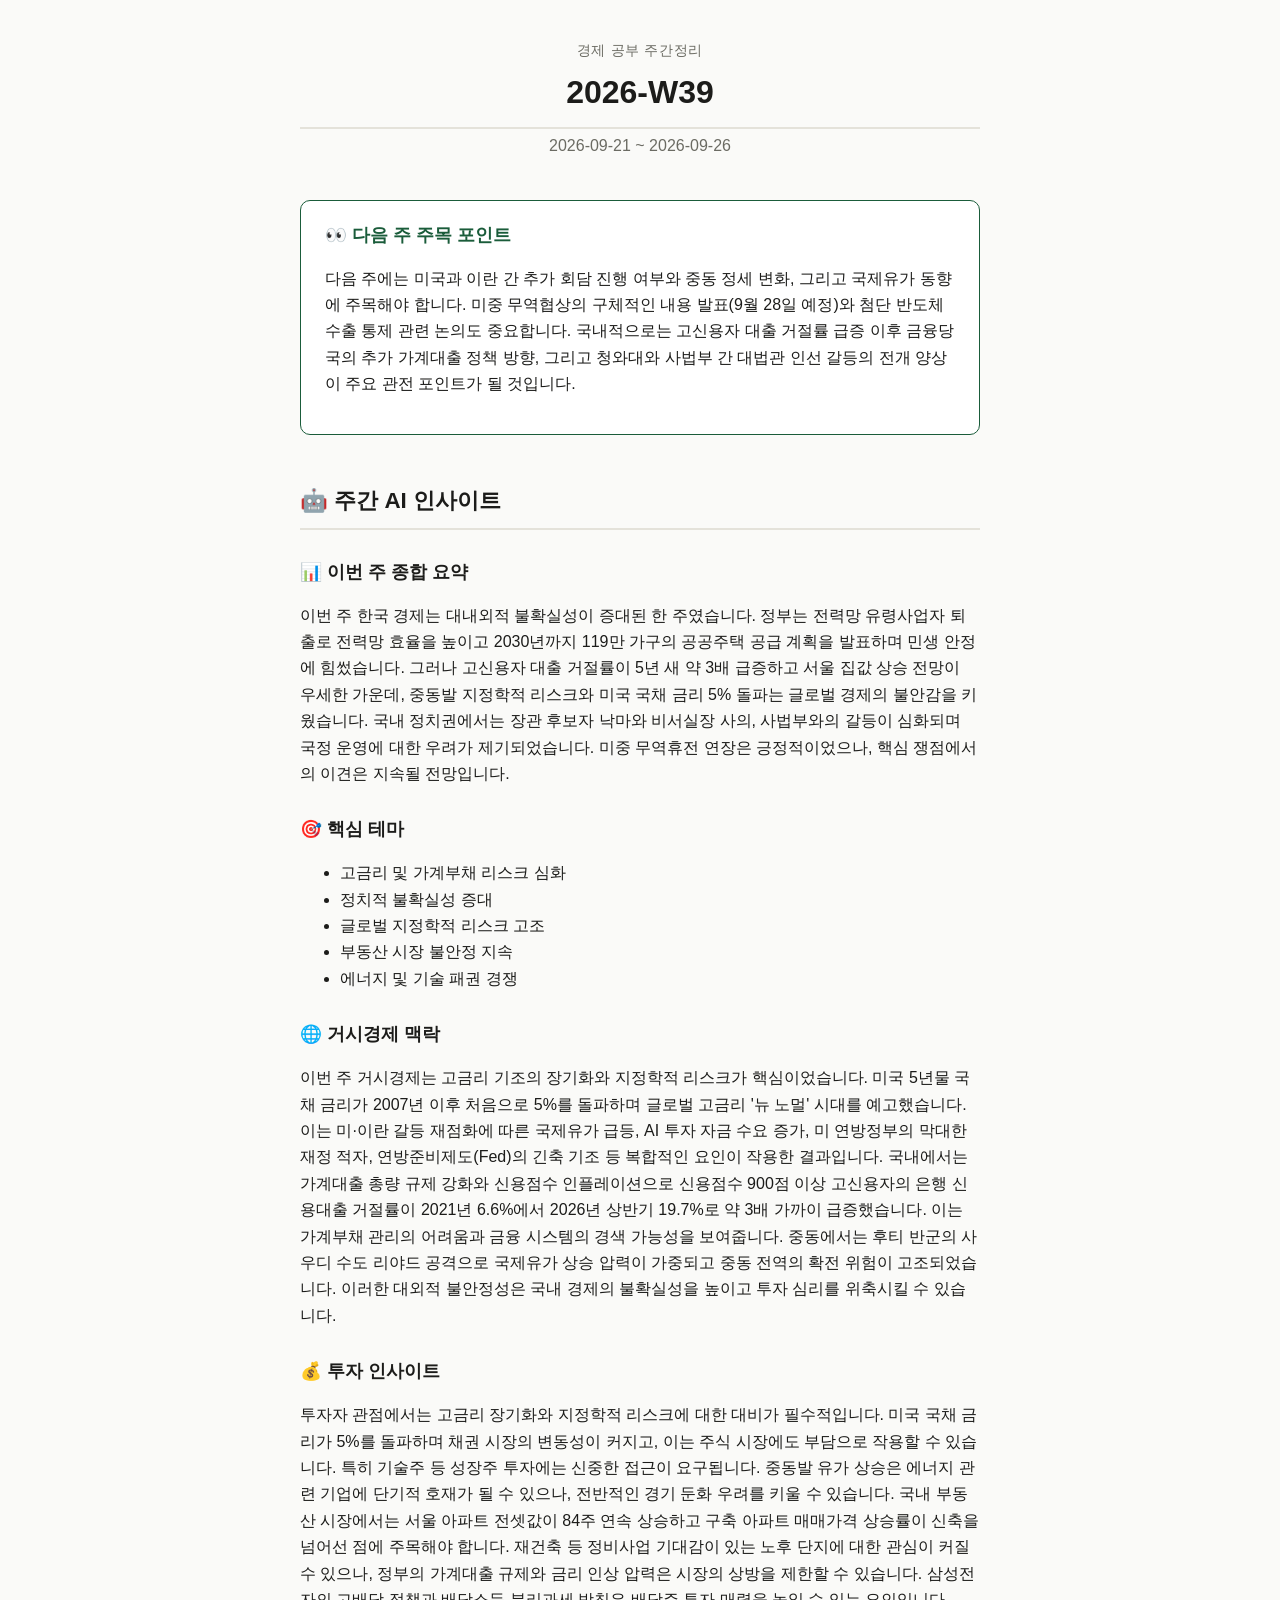
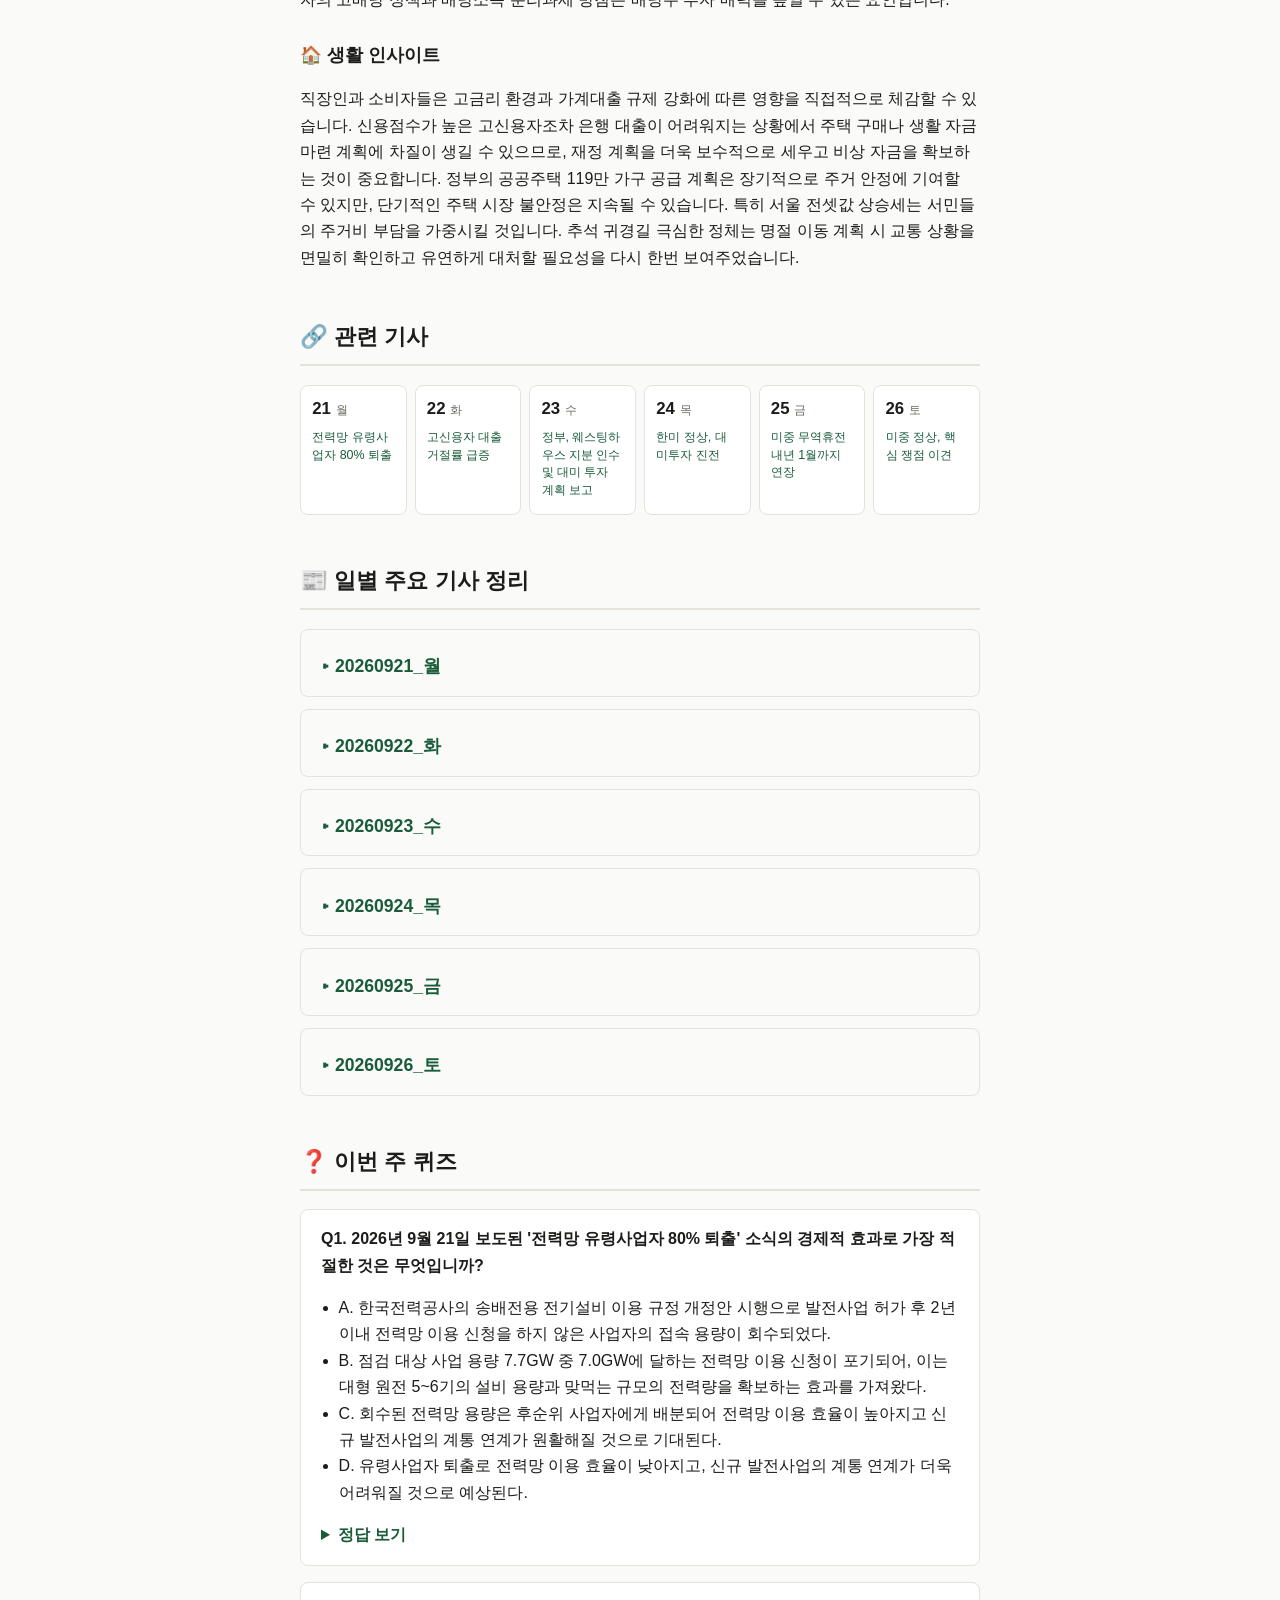
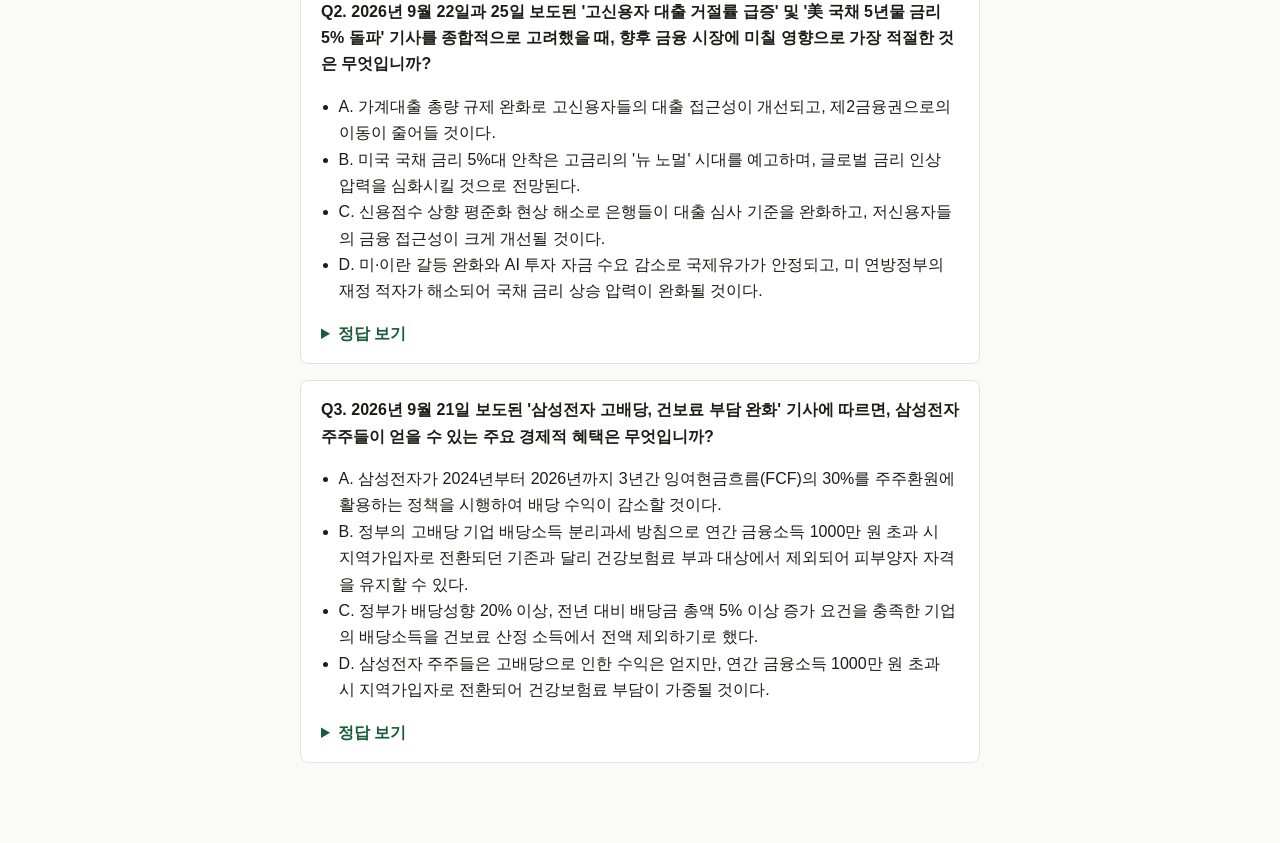
==== commit 99027ece: "fix: 관련 기사 링크 매칭 정확도 개선, 섹션 제목 수정 - 이전 버전은 문자 오프셋만으로 매칭해서 엉뚱한 기사로 연결되는 문제가 있었음   (예: "후티 사우디 공격" 링크가" ====
--- a/docs/weeks/2026-W39.html
+++ b/docs/weeks/2026-W39.html
@@ -15,21 +15,21 @@
 
   <section class="next-watch">
     <h2>👀 다음 주 주목 포인트</h2>
-    <p>다음 주에는 미국 연방준비제도(Fed)의 추가적인 금리 인상 시사 발언이나 경제 지표 발표가 글로벌 금융 시장에 미칠 영향이 가장 주목됩니다. 한미 정상회담에서 논의된 대미 전략투자 사업, 특히 텍사스 엔시날 가스복합화력발전소 건설(223억 달러 규모)의 구체적인 진행 상황과 공식 발표가 있을지 관심이 쏠립니다. 국내에서는 강훈식 비서실장 사의 수리 여부 및 청와대 인사 개편, 그리고 조희대 대법원장과 청와대 간의 대법관 재제청 갈등의 추가 전개 양상이 주요 정치적 이슈가 될 것입니다. 농지 전수조사 후속 대책의 입법화 과정도 지켜봐야 할 부분입니다.</p>
+    <p>다음 주에는 미국과 이란 간 추가 회담 진행 여부와 중동 정세 변화, 그리고 국제유가 동향에 주목해야 합니다. 미중 무역협상의 구체적인 내용 발표(9월 28일 예정)와 첨단 반도체 수출 통제 관련 논의도 중요합니다. 국내적으로는 고신용자 대출 거절률 급증 이후 금융당국의 추가 가계대출 정책 방향, 그리고 청와대와 사법부 간 대법관 인선 갈등의 전개 양상이 주요 관전 포인트가 될 것입니다.</p>
   </section>
 
   <section class="insights">
     <h1>🤖 주간 AI 인사이트</h1>
     <h2>📊 이번 주 종합 요약</h2>
-    <p>이번 주(2026-W39) 한국 경제는 국내 정책 개혁과 국제 정세 변화, 그리고 거시 경제 지표의 복합적인 영향을 받았습니다. 정부는 전력망 유령사업자 퇴출, 공적주택 공급 확대, 농지 전수조사 강행 등 다양한 분야에서 개혁 드라이브를 걸었습니다. 특히 전력망에서는 3.6GW의 유령사업자 물량을 회수하고, 2030년까지 119만 가구의 공적주택을 공급하겠다는 계획을 발표했습니다. 정치권에서는 장관 후보자와 비서실장의 잇따른 낙마로 인사 시스템에 대한 비판이 고조되었고, 대법원장과 청와대 간의 대법관 재제청 갈등은 사법부 독립성 논란으로 번졌습니다. 국제적으로는 미중 무역휴전이 2개월 연장되었으나 핵심 쟁점에서는 이견을 좁히지 못했으며, 미-이란 간 종전 협상 모색은 국제유가 상승과 함께 중동 긴장을 고조시켰습니다. 글로벌 금리 상승 압력은 미국 5년물 국채 금리가 2007년 이후 처음으로 5%를 돌파하는 등 '고금리 뉴 노멀' 시대를 예고했습니다. 국내 부동산 시장은 서울 아파트값이 85주 연속 상승하며 역대 최장 기록을 경신했고, 구축 아파트의 상승률이 신축을 앞지르는 현상이 나타났습니다. 추석 연휴 귀경길은 극심한 교통 체증을 겪었습니다.</p>
+    <p>이번 주 한국 경제는 대내외적 불확실성이 증대된 한 주였습니다. 정부는 전력망 유령사업자 퇴출로 전력망 효율을 높이고 2030년까지 119만 가구의 공공주택 공급 계획을 발표하며 민생 안정에 힘썼습니다. 그러나 고신용자 대출 거절률이 5년 새 약 3배 급증하고 서울 집값 상승 전망이 우세한 가운데, 중동발 지정학적 리스크와 미국 국채 금리 5% 돌파는 글로벌 경제의 불안감을 키웠습니다. 국내 정치권에서는 장관 후보자 낙마와 비서실장 사의, 사법부와의 갈등이 심화되며 국정 운영에 대한 우려가 제기되었습니다. 미중 무역휴전 연장은 긍정적이었으나, 핵심 쟁점에서의 이견은 지속될 전망입니다.</p>
     <h2>🎯 핵심 테마</h2>
-    <ul><li>국내 정책 개혁 (에너지, 주택, 농지)</li><li>글로벌 지정학적 긴장 및 외교</li><li>글로벌 고금리 시대 도래</li><li>국내 정치 및 사법부 갈등</li><li>부동산 시장의 불확실성 지속</li></ul>
+    <ul><li>고금리 및 가계부채 리스크 심화</li><li>정치적 불확실성 증대</li><li>글로벌 지정학적 리스크 고조</li><li>부동산 시장 불안정 지속</li><li>에너지 및 기술 패권 경쟁</li></ul>
     <h2>🌐 거시경제 맥락</h2>
-    <p>이번 주 거시경제는 글로벌 고금리 기조의 심화와 지정학적 리스크가 핵심 동인이었습니다. 미국 5년물 국채 금리가 2007년 이후 처음으로 5%를 돌파하고, 10년물 국채 금리도 5.22%까지 상승하며 2007년 6월 이후 최고치를 기록했습니다. 이는 미-이란 갈등 재점화로 인한 국제유가 급등 (브렌트유 104.68달러, WTI 101.06달러), 인공지능(AI) 투자 자금 수요 급증, 미 연방정부의 막대한 재정 적자, 그리고 연방준비제도(Fed)의 긴축 기조가 복합적으로 작용한 결과입니다. 예상보다 강한 미국 경기 지표(9월 종합 구매관리자지수(PMI) 예비치 58.4, 62개월 만에 최고치)도 물가 상승 압력을 키웠습니다. 국내에서는 정부의 가계대출 총량 규제 강화로 신용점수 900점 이상 고신용자의 신용대출 거절률이 2021년 6.6%에서 2026년 상반기 19.7%로 약 3배 급증했습니다. 이는 시중 유동성 흡수와 함께 중·저신용자들의 금융 접근성을 더욱 악화시킬 우려가 있습니다. 미중 무역휴전 2개월 연장은 단기적인 시장 안정에 기여할 수 있으나, 반도체 등 핵심 기술 패권 경쟁은 지속될 전망입니다.</p>
+    <p>이번 주 거시경제는 고금리 기조의 장기화와 지정학적 리스크가 핵심이었습니다. 미국 5년물 국채 금리가 2007년 이후 처음으로 5%를 돌파하며 글로벌 고금리 '뉴 노멀' 시대를 예고했습니다. 이는 미·이란 갈등 재점화에 따른 국제유가 급등, AI 투자 자금 수요 증가, 미 연방정부의 막대한 재정 적자, 연방준비제도(Fed)의 긴축 기조 등 복합적인 요인이 작용한 결과입니다. 국내에서는 가계대출 총량 규제 강화와 신용점수 인플레이션으로 신용점수 900점 이상 고신용자의 은행 신용대출 거절률이 2021년 6.6%에서 2026년 상반기 19.7%로 약 3배 가까이 급증했습니다. 이는 가계부채 관리의 어려움과 금융 시스템의 경색 가능성을 보여줍니다. 중동에서는 후티 반군의 사우디 수도 리야드 공격으로 국제유가 상승 압력이 가중되고 중동 전역의 확전 위험이 고조되었습니다. 이러한 대외적 불안정성은 국내 경제의 불확실성을 높이고 투자 심리를 위축시킬 수 있습니다.</p>
     <h2>💰 투자 인사이트</h2>
-    <p>투자자들은 '고금리 뉴 노멀' 시대의 도래에 대비해야 합니다. 미국 국채 금리 5%대 진입은 글로벌 자산 배분 전략에 근본적인 변화를 요구하며, 고성장 기술주보다는 안정적인 현금 흐름을 가진 기업이나 배당주에 대한 관심이 높아질 수 있습니다. 특히 삼성전자의 3분기 30조 원 규모 현금 배당과 '고배당 기업 배당소득 분리과세' 정책은 주주들에게 연 5.075%에 달하는 세후 실질 수익률을 제공할 것으로 예상되어, 자본시장의 '머니무브'를 유도할 중요한 전환점이 될 수 있습니다. 부동산 시장에서는 서울 아파트값이 85주 연속 상승하며 역대 최장 기록과 동률을 이뤘지만, 고금리 환경과 정부의 주택 공급 확대 정책(2030년까지 공적주택 119만 가구 공급)이 장기적으로 시장에 미칠 영향을 주시해야 합니다. 특히 구축 아파트의 가격 상승률이 신축을 앞지르는 현상은 재건축·재개발 기대감이 반영된 것으로 해석될 수 있으나, 투자 시에는 입지와 사업성을 면밀히 분석해야 합니다. AI 산업은 속도 조절론에도 불구하고 경쟁이 심화되고 있어, 관련 기술 선도 기업에 대한 장기적인 관점의 투자는 여전히 유효해 보입니다.</p>
+    <p>투자자 관점에서는 고금리 장기화와 지정학적 리스크에 대한 대비가 필수적입니다. 미국 국채 금리가 5%를 돌파하며 채권 시장의 변동성이 커지고, 이는 주식 시장에도 부담으로 작용할 수 있습니다. 특히 기술주 등 성장주 투자에는 신중한 접근이 요구됩니다. 중동발 유가 상승은 에너지 관련 기업에 단기적 호재가 될 수 있으나, 전반적인 경기 둔화 우려를 키울 수 있습니다. 국내 부동산 시장에서는 서울 아파트 전셋값이 84주 연속 상승하고 구축 아파트 매매가격 상승률이 신축을 넘어선 점에 주목해야 합니다. 재건축 등 정비사업 기대감이 있는 노후 단지에 대한 관심이 커질 수 있으나, 정부의 가계대출 규제와 금리 인상 압력은 시장의 상방을 제한할 수 있습니다. 삼성전자의 고배당 정책과 배당소득 분리과세 방침은 배당주 투자 매력을 높일 수 있는 요인입니다.</p>
     <h2>🏠 생활 인사이트</h2>
-    <p>직장인과 소비자들은 고금리 시대의 장기화에 대비하여 가계 재정을 더욱 꼼꼼히 관리해야 합니다. 특히 신용점수가 높은 경우에도 대출 거절률이 19.7%로 급증한 만큼, 대출 계획 시에는 여러 금융기관의 조건을 비교하고 상환 능력을 보수적으로 평가하는 것이 중요합니다. 주택 시장에서는 정부의 공적주택 119만 가구 공급 계획이 청년 및 신혼부부 등 특정 계층의 주거 안정에 기여할 수 있으므로, 관련 정책의 세부 내용을 확인하고 적극적으로 활용할 필요가 있습니다. 농지 전수조사 강행은 농업 종사자들에게는 불안감을 줄 수 있지만, 투기 목적이 아닌 관행적 임대차 및 휴경 농지에 대한 처분 유예 및 양성화 방침은 농민들의 불안을 덜어줄 것으로 보입니다. 추석 연휴와 같은 명절에는 부산에서 서울까지 7시간 이상 걸리는 극심한 교통 체증이 반복되므로, 미리 교통 상황을 확인하고 유연한 이동 계획을 세우는 것이 필수적입니다.</p>
+    <p>직장인과 소비자들은 고금리 환경과 가계대출 규제 강화에 따른 영향을 직접적으로 체감할 수 있습니다. 신용점수가 높은 고신용자조차 은행 대출이 어려워지는 상황에서 주택 구매나 생활 자금 마련 계획에 차질이 생길 수 있으므로, 재정 계획을 더욱 보수적으로 세우고 비상 자금을 확보하는 것이 중요합니다. 정부의 공공주택 119만 가구 공급 계획은 장기적으로 주거 안정에 기여할 수 있지만, 단기적인 주택 시장 불안정은 지속될 수 있습니다. 특히 서울 전셋값 상승세는 서민들의 주거비 부담을 가중시킬 것입니다. 추석 귀경길 극심한 정체는 명절 이동 계획 시 교통 상황을 면밀히 확인하고 유연하게 대처할 필요성을 다시 한번 보여주었습니다.</p>
   </section>
 
   
@@ -38,59 +38,59 @@
         <div class="link-calendar">
           <div class="link-day">
             <div class="link-day-head">21<span>월</span></div>
-            <ul class="link-list"><li><a href="https://vertexaisearch.cloud.google.com/grounding-api-redirect/AUZIYQHsEL13JOYVO_4Z5FOdp3TailM3SpgsHGmYK35PZ3q9dP0ioqhudjT8HIvkYflP_9qH7HalehrfyEXt4FGAKjXAOrBejcLbdXnXJm_JR2ujxa9dmNI8Mab_ZPs=" target="_blank" rel="noopener noreferrer">후티, 사우디 수도 공격</a></li><li><a href="https://vertexaisearch.cloud.google.com/grounding-api-redirect/[base64]" target="_blank" rel="noopener noreferrer">김승원 장관 후보자 낙마</a></li></ul>
+            <ul class="link-list"><li><a href="https://www.energy-news.co.kr/news/articleView.html?idxno=226883" target="_blank" rel="noopener noreferrer">전력망 유령사업자 80% 퇴출</a></li></ul>
           </div>
           <div class="link-day">
             <div class="link-day-head">22<span>화</span></div>
-            <ul class="link-list"><li><a href="https://vertexaisearch.cloud.google.com/grounding-api-redirect/AUZIYQEPzd0xRfmyAH8WjMIlR-vFMBAvWTkKwAlhpfkUuTRx0XjNYxTfXsHu-3BVvjTpW6fFhyzvEwPSxWvlBq4jGEXN6UbrFre0bsOe2GWIxCPJ-tJw7AmzyzjiUXjQ3DCjT3KeM0WfRXmZRvMhNa1pMb7QZRdab-ch" target="_blank" rel="noopener noreferrer">농지 전수조사 후속 대책 발표, 처분 유예</a></li><li><a href="https://vertexaisearch.cloud.google.com/grounding-api-redirect/AUZIYQEPzd0xRfmyAH8WjMIlR-vFMBAvWTkKwAlhpfkUuTRx0XjNYxTfXsHu-3BVvjTpW6fFhyzvEwPSxWvlBq4jGEXN6UbrFre0bsOe2GWIxCPJ-tJw7AmzyzjiUXjQ3DCjT3KeM0WfRXmZRvMhNa1pMb7QZRdab-ch" target="_blank" rel="noopener noreferrer">강훈식 비서실장 사의, 靑 2실장 공석</a></li><li><a href="https://vertexaisearch.cloud.google.com/grounding-api-redirect/AUZIYQEPzd0xRfmyAH8WjMIlR-vFMBAvWTkKwAlhpfkUuTRx0XjNYxTfXsHu-3BVvjTpW6fFhyzvEwPSxWvlBq4jGEXN6UbrFre0bsOe2GWIxCPJ-tJw7AmzyzjiUXjQ3DCjT3KeM0WfRXmZRvMhNa1pMb7QZRdab-ch" target="_blank" rel="noopener noreferrer">2030년까지 공적주택 119만 가구 공급</a></li></ul>
+            <ul class="link-list"><li><a href="https://v.daum.net/v/20260922135010006" target="_blank" rel="noopener noreferrer">고신용자 대출 거절률 급증</a></li></ul>
           </div>
           <div class="link-day">
             <div class="link-day-head">23<span>수</span></div>
-            <ul class="link-list"><li><a href="https://vertexaisearch.cloud.google.com/grounding-api-redirect/AUZIYQEXY1r9oIeQctu32NjIjwX3jadD0oXWZ33_QtQ5t290on56yP9KhGrQw5RQUG5DpOwWd832NO631PZJ484uNZwD7GcN_7IlwwzeQ8Al5cF0cJBN8xt67ND2nrnAJuU29gCsHDgvNsGu" target="_blank" rel="noopener noreferrer">정부, 대미 전략투자 국회 보고</a></li><li><a href="https://vertexaisearch.cloud.google.com/grounding-api-redirect/AUZIYQHo9auJiFkEhGsv2UGD_hcHsKBeMz-bTcX4SBgWOylml8Sa3Gp9zg5VjqUcmGLEdKiqefzuaQiRvdSe0f8Gbr-s5ljIT8AqrYNJwaiAHoq3j5eBepCKvVO9VU9Y3kwwAidAbxvNZ6Xbs_5jI_UXl8xWocMZGS_V2w5EvMQqFA==" target="_blank" rel="noopener noreferrer">이재명 대통령, NYT 인터뷰서 대북 제재 완화 제안</a></li><li><a href="https://vertexaisearch.cloud.google.com/grounding-api-redirect/AUZIYQHP525iOdxKrbXk-QKL6Oy1EvlRIg16Iqox3KKE4HRIAc24EBwqeOa8S9ZE74dqdECqhxkzogwvRfwXvx0cWFM_aE1iFnJU4Zd_AW7qgso_xxpxz4r8E_0QdxC3sU200LqdFu548QSIRSFdW97fEqb30O0YbctVmKpmkcdAtVaXvFjFq2yNiHjnq9c=" target="_blank" rel="noopener noreferrer">조희대 대법원장, 대법관 재제청 거부로 청와대와 충돌</a></li></ul>
+            <ul class="link-list"><li><a href="https://www.newspim.com/news/view/20260923000258" target="_blank" rel="noopener noreferrer">정부, 웨스팅하우스 지분 인수 및 대미 투자 계획 보고</a></li></ul>
           </div>
           <div class="link-day">
             <div class="link-day-head">24<span>목</span></div>
-            <ul class="link-list"><li><a href="https://vertexaisearch.cloud.google.com/grounding-api-redirect/AUZIYQE6TiOWZiSHtr-mtpyAELO4KUImoduBtAMPgTf_axa72Ekq5vHfAx8OwLaI-Fh1kJd6Vnl0HNPNzv4p7tQWFuUUnuZYAz3X0rwUr1imH77ovgTo3sKTqxT6W7NT3hueD7u6Iv_X4Ol6SYdeC8ZY2vTlC4v9VPyVkNAIi3tTcLDNGFvq72A=" target="_blank" rel="noopener noreferrer">한미 정상, 대미 투자 진전</a></li><li><a href="https://vertexaisearch.cloud.google.com/grounding-api-redirect/AUZIYQEMgRMfCq9LR0hUZpcl9RS7NaYqT8oZVn3aKuvCcJSFrNhyDm3nxQZaaepwhVfkML3pwjk19hpxNFd0XgniLOyrpDa2vCNXjRXKWKrC-tgERIjo36ldDKy3AIJaEwgE8t2Pwlr5H-ZwkJ-5lesQVugLX3ZU6jENsb0=" target="_blank" rel="noopener noreferrer">美-이란, 유엔서 '종전 돌파구' 모색</a></li><li><a href="https://vertexaisearch.cloud.google.com/grounding-api-redirect/AUZIYQFw7T_JaKMNYtqqNfCYwhLYvSlQBB-FAhZUyagr2F6rc_uLOKrLhiOBn9C8ESnwSZX88vA8OygCMJtnX2ZFRBWBTZ6xUK2ac8GhGLY7G52NazSrkXENbUY0Gvw-6EXCyMmlbxRBOL7Uu2exqaEAm9Ot2Np5Nk4nBNfxlCOtQzO2_f_0P5hFoEyM9KDjFjv16Q==" target="_blank" rel="noopener noreferrer">AI 속도 조절론 속 경쟁 심화</a></li></ul>
+            <ul class="link-list"><li><a href="http://www.ceojhn.com/news/articleView.html?idxno=10236" target="_blank" rel="noopener noreferrer">한미 정상, 대미투자 진전</a></li></ul>
           </div>
           <div class="link-day">
             <div class="link-day-head">25<span>금</span></div>
-            <ul class="link-list"><li><a href="https://vertexaisearch.cloud.google.com/grounding-api-redirect/AUZIYQGe58nvJr0p9s3tkikh-Zx8wmgx3V5hMclUZe6T7bvP4TiF7ne40RycDdUDlIky3V0Ro71hv3WPPHL3B81BmQEQyIXiVNp2aKCknhBB-Je6qEN7m0BcnRbK250Jb9Oui2CKDtDJknT1I7s=" target="_blank" rel="noopener noreferrer">美 국채 5년물 금리 5% 돌파</a></li><li><a href="https://vertexaisearch.cloud.google.com/grounding-api-redirect/AUZIYQF5E1CixIeLTMWMXym8t9CLLgTlotrJ0ue69VGmgmWSSqb28ZotRK1E4csAIqBTRm4EuwzF4rPn5EFWnOOn8sBaEWQT1UOtCoWzp62QSMGi9Iqso5dAouhPdH5WkrytX8euBCnhT1ikkO42vLijeL4=" target="_blank" rel="noopener noreferrer">李대통령, 농지 전수조사 강행</a></li><li><a href="https://vertexaisearch.cloud.google.com/grounding-api-redirect/AUZIYQFbuX-O_nzGuISIx2dszdnMmNkThKMn_UcHXz5O7o1cDxyduOIZ2EKXxUzhDL2JZmrRRgwvNJgHGpzrjwO6gUrQe-x22IgrVf_QZ8N2lkEqtiadrRJ1U_YrDObSlH7Pzy3wga8=" target="_blank" rel="noopener noreferrer">男 카약 4인승 500m 금메달</a></li></ul>
+            <ul class="link-list"><li><a href="https://www.hankyung.com/article/202609266324i" target="_blank" rel="noopener noreferrer">미중 무역휴전 내년 1월까지 연장</a></li></ul>
           </div>
           <div class="link-day">
             <div class="link-day-head">26<span>토</span></div>
-            <p class="no-link">-</p>
+            <ul class="link-list"><li><a href="https://www.chosun.com/international/international_general/2026/09/26/J2ZXQ7UPXVD5PKNNPHWOVSNNNQ/" target="_blank" rel="noopener noreferrer">미중 정상, 핵심 쟁점 이견</a></li></ul>
           </div></div>
       </section>
 
   <section class="daily">
-    <h1>📰 일별 기사 정리</h1>
+    <h1>📰 일별 주요 기사 정리</h1>
     
       <details class="day">
         <summary>20260921_월</summary>
         
         <article class="story">
           <h3>▶ 전력망 유령사업자 80% 퇴출 <span class="story-type">사건형</span></h3>
-          <p><strong>무슨 일</strong> 정부가 장기간 전력망을 선점해놓고 실제로 발전은 하지 않는 허수 사업자에 대한 관리 기준을 강화하자, 점검 대상 사업 가운데 80%가 전력망 이용을 스스로 포기했습니다.</p>
-          <p><strong>배경/논의 내용</strong> 기후에너지환경부가 발전사업 허가를 취득한 이후 1년 이내에 전력망 이용을 신청하지 않은 사업을 점검 대상으로 추가하는 등 관리 기준을 강화했기 때문입니다.</p>
-          <p><strong>효과/시사점</strong> 점검 대상 사업 용량 7.7GW 중 3.6GW에 달하는 전력망 이용 신청 포기 물량이 회수되었으며, 이는 대형 원전 2~3기의 설비 용량과 맞먹는 규모입니다. 회수된 전력망 용량은 후순위 사업자에게 배분될 예정입니다.</p>
-        </article>
-        <article class="story">
-          <h3>▶ 후티, 사우디 수도 공격 <span class="story-type">사건형</span></h3>
-          <p><strong>무슨 일</strong> 예멘의 친이란 반군 후티가 2026년 9월 19일(현지시간) 사우디아라비아 수도 리야드를 탄도미사일과 드론으로 대대적으로 공격했습니다. 이 공격으로 리야드 킹 칼리드 국제공항 인근 아람코 연료 탱크에 불이 나고 항공편이 결항·지연되는 등 혼란이 빚어졌습니다.</p>
-          <p><strong>배경/논의 내용</strong> 후티 반군은 사우디의 예멘 봉쇄가 끝날 때까지 사우디의 군사력을 겨냥하겠다고 밝혔으며, 이는 지난 7월 후티가 사우디와의 휴전 종료를 선언하고 공격을 재개한 이후 처음으로 리야드에 공습경보가 발령된 것입니다.</p>
-          <p><strong>효과/시사점</strong> 중동 내 군사적 충돌 위기가 최고조에 달했으며, 튀르키예와 파키스탄이 지난달 맺은 3자 방위 협정에 따라 사우디에 군사적 지원을 할 준비가 되어 있다고 밝혔습니다. 국제유가(브렌트유 104.68달러, WTI 101.06달러)가 상승 출발하는 등 경제적 파급 효과도 나타났습니다.</p>
-        </article>
-        <article class="story">
-          <h3>▶ 삼성전자 30조 배당, 건보료 부담 완화 <span class="story-type">현황형</span></h3>
-          <p><strong>무슨 일</strong> 삼성전자가 2026년 3분기에 약 30조 원 규모의 현금 배당을 시행할 계획이며, 정부의 '고배당 기업 배당소득 분리과세' 방침으로 주주들의 건강보험료 부담도 덜게 되었습니다.</p>
-          <p><strong>배경/논의 내용</strong> 정부가 배당성향 25% 이상, 전년 대비 배당금 총액 10% 이상 증가 요건을 충족한 기업을 '고배당 기업'으로 지정해 배당소득 분리과세를 적용하고, 보건복지부가 분리과세 배당소득을 건보료 산정 소득에서 전액 제외하기로 했기 때문입니다. 삼성전자는 연간 잉여현금흐름(FCF)의 50%를 환원하기로 약속했습니다.</p>
-          <p><strong>효과/시사점</strong> 약 100만 명에 달하는 삼성전자 주주들이 연간 금융소득 1000만 원 초과 시 피부양자 자격 박탈로 인한 지역가입자 전환 및 건보료 부과 우려를 덜게 되어, 세후 실질 수익률이 연 5.075%에 달할 것으로 예상됩니다. 이는 자본시장으로의 '머니무브'를 이끌어낼 중요한 전환점이 될 것으로 보입니다.</p>
-        </article>
-        <article class="story">
-          <h3>▶ 김승원 장관 후보자 낙마 <span class="story-type">사건형</span></h3>
-          <p><strong>무슨 일</strong> 김승원 법무부 장관 후보자가 2026년 9월 19일(현지시간) 지명 20일 만에 자진 사퇴했습니다. 이는 현 정부 들어 5번째 장관 후보자 낙마 사례입니다.</p>
-          <p><strong>배경/논의 내용</strong> 김 후보자는 신약 로비 의혹과 이재명 대통령 사건 공소 취소를 위한 모임 대표 이력 등 여러 의혹에 휩싸였으며, '국민 눈높이에 미치지 못했음을 무겁게 받아들인다'며 사퇴했습니다.</p>
-          <p><strong>효과/시사점</strong> 야권에서는 잇따른 낙마에 대해 '인사 참사'라며 국정기조 전면 쇄신을 촉구했으며, 청와대 인사 시스템 변화의 시험대가 될 것으로 전망됩니다. 김승원 후보자 낙마 후폭풍으로 신약 임상승인 청탁 의혹 및 자료 유출 의혹에 대한 경찰 수사가 계속될 예정입니다.</p>
+          <p><strong>무슨 일</strong> 정부가 장기간 전력망을 선점하고 발전사업을 진행하지 않는 이른바 '허수 사업자'에 대한 관리 기준을 강화하자, 점검 대상 사업의 80%가 전력망 이용을 스스로 포기했다.</p>
+          <p><strong>배경/논의 내용</strong> 한국전력공사가 2026년 7월 말 '송배전용 전기설비 이용 규정' 개정안을 시행하여 발전사업 허가 후 1년 이내 전력망 이용 신청을 하지 않거나, 신청 후 1년 내 이용 계약을 체결하지 않은 사업의 접속 용량을 회수할 수 있도록 관리 기준을 강화했기 때문이다.</p>
+          <p><strong>효과/시사점</strong> 점검 대상 사업 용량 7.7GW 중 3.6GW에 달하는 전력망 이용 신청이 포기되어, 이는 대형 원전 2~3기의 설비 용량과 맞먹는 규모의 전력량을 확보하는 효과를 가져왔다. 회수된 전력망 용량은 후순위 사업자에게 배분되어 전력망 이용 효율이 높아지고 신규 발전사업의 계통 연계가 원활해질 것으로 기대된다.</p>
+        </article>
+        <article class="story">
+          <h3>▶ 후티, 사우디 수도 리야드 공격 <span class="story-type">사건형</span></h3>
+          <p><strong>무슨 일</strong> 예멘의 친이란 후티 반군이 2026년 9월 19일(현지시간) 사우디아라비아 수도 리야드를 탄도미사일과 드론으로 공격하여 공항 인근 연료탱크에 불이 나고 항공편이 결항되는 등 혼란이 빚어졌다.</p>
+          <p><strong>배경/논의 내용</strong> 후티 반군이 2026년 7월 사우디와의 휴전 종료를 선언하고 공격을 재개한 이후, 사우디의 예멘 봉쇄가 끝날 때까지 사우디의 군사력을 겨냥하겠다는 의지를 밝히며 공세 수위를 높이고 있기 때문이다.</p>
+          <p><strong>효과/시사점</strong> 중동 긴장이 최고조에 달하며 국제유가가 상승 출발했고, 튀르키예와 파키스탄이 3자 방위 협정에 따라 사우디에 대한 군사적 지원 가능성을 시사하는 등 중동 전역의 확전 위험이 고조되고 있다.</p>
+        </article>
+        <article class="story">
+          <h3>▶ 삼성전자 고배당, 건보료 부담 완화 <span class="story-type">현황형</span></h3>
+          <p><strong>무슨 일</strong> 삼성전자가 2026년 3분기에 약 30조 원 규모의 현금배당을 실시할 예정이며, 정부의 '고배당 기업 배당소득 분리과세' 방침으로 주주들의 건강보험료 부담이 덜어질 것으로 전망된다.</p>
+          <p><strong>배경/논의 내용</strong> 삼성전자가 2024년부터 2026년까지 3년간 잉여현금흐름(FCF)의 50%를 주주환원에 활용하는 정책을 시행하고 있으며, 정부가 배당성향 25% 이상, 전년 대비 배당금 총액 10% 이상 증가 요건을 충족한 기업의 배당소득을 건보료 산정 소득에서 전액 제외하기로 했기 때문이다.</p>
+          <p><strong>효과/시사점</strong> 삼성전자 주주들은 고배당으로 인한 수익뿐만 아니라, 연간 금융소득 1000만 원 초과 시 지역가입자로 전환되던 기존과 달리 건강보험료 부과 대상에서 제외되어 피부양자 자격을 유지할 수 있게 되면서 세후 실질 수익률이 높아질 것으로 예상된다. 2026년 3분기 배당 기준일은 9월 30일이며, 배당을 받으려면 9월 28일까지 주식을 매수해야 한다.</p>
+        </article>
+        <article class="story">
+          <h3>▶ 김승원 장관 후보 5번째 낙마 <span class="story-type">사건형</span></h3>
+          <p><strong>무슨 일</strong> 김승원 법무부 장관 후보자가 2026년 9월 19일 지명 20일 만에 자진 사퇴하며, 현 정부 들어 5번째 장관 후보 낙마 사례가 되었다.</p>
+          <p><strong>배경/논의 내용</strong> 김 후보자는 신약 로비 의혹, 음주운전 전과, 가족 협동조합 특혜 논란, 공소취소 모임 대표 이력 등 여러 의혹과 논란에 휩싸였으며, 특히 사퇴 전날 전직 보좌진의 폭로 기자회견 통보 등 추가 의혹이 불거진 것이 결정적인 영향을 미쳤다.</p>
+          <p><strong>효과/시사점</strong> 야권에서는 현 정부의 인사 시스템 재정비와 청와대 인사 검증 라인에 대한 책임자 문책을 강하게 요구하고 있으며, 후임 장관 인선 및 공소청·중대범죄수사청(중수청) 출범 등 주요 국정 운영에 차질이 발생할 것으로 예상된다.</p>
         </article>
         
       </details>
@@ -98,28 +98,28 @@
         <summary>20260922_화</summary>
         
         <article class="story">
-          <h3>▶ 고신용자 대출 거절률 5년새 3배 급증 <span class="story-type">현황형</span></h3>
-          <p><strong>무슨 일</strong> 2026년 상반기 주요 시중은행(KB국민, 신한, NH농협)에서 신용점수 900점 이상 고신용자의 신용대출 거절률이 19.7%로 집계되었으며, 이는 2021년 6.6% 대비 약 3배 증가한 수치이다.</p>
-          <p><strong>배경/논의 내용</strong> 정부의 가계대출 총량 규제 강화와 신용점수 상향 평준화(2026년 1분기 신용점수 900점 이상 비중 48.1%) 현상이 겹치면서 은행들이 대출 심사 기준을 엄격하게 적용하고 있기 때문이다.</p>
-          <p><strong>효과/시사점</strong> 고신용자들이 인터넷전문은행, 저축은행 등 제2금융권으로 이동하는 풍선효과가 나타나고 있으며, 이는 중·저신용자들의 금융 접근성을 더욱 악화시키고 이자 부담을 가중시킬 우려가 있다. 또한 5대 시중은행의 가계대출 잔액은 지난 8월 상향된 연간 목표치인 약 7조 1100억 원을 약 2000억 원 초과했다.</p>
-        </article>
-        <article class="story">
-          <h3>▶ 농지 전수조사 후속 대책 발표, 처분 유예 <span class="story-type">사건형</span></h3>
-          <p><strong>무슨 일</strong> 정부와 여당이 2026년 9월 21일 농지 전수조사 후속 대책을 발표하며, 투기 목적이 아닌 관행적 임대차 및 휴경 농지에 대해 농지은행 위탁 시 처분 의무를 유예하기로 했다.</p>
-          <p><strong>배경/논의 내용</strong> 2026년 2월 이재명 대통령의 지시로 시작된 농지 전수조사 결과, 7월까지 조사 대상 1013만 필지 중 약 27%인 284만 필지가 농지법 위반 의심 사례로 분류되어 농민들의 불안과 농촌 민심 악화가 심화되었기 때문이다.</p>
-          <p><strong>효과/시사점</strong> 연내(2026년) 처분 유예 및 불법 전용 농지 양성화를 위한 특별조치법이 제정될 예정이며, 내년(2027년)에는 고령화 및 인구 감소 등 변화된 농촌 현실에 맞춰 농지법 개정도 추진될 것이다.</p>
-        </article>
-        <article class="story">
-          <h3>▶ 강훈식 비서실장 사의, 靑 2실장 공석 <span class="story-type">사건형</span></h3>
-          <p><strong>무슨 일</strong> 강훈식 대통령 비서실장이 2026년 9월 21일 이재명 대통령에게 사의를 표명했다.</p>
-          <p><strong>배경/논의 내용</strong> 최근 용혜인 성평등가족부 장관 후보자와 김승원 법무부 장관 후보자의 잇따른 낙마 등 인사 검증 실패 논란과 대통령 국정 지지율 하락(임기 초 60%대에서 최근 30%대)에 대한 종합적 책임을 지는 차원에서 사의를 표명했다.</p>
-          <p><strong>효과/시사점</strong> 이재명 대통령이 사의를 수리할 경우, 김용범 전 정책실장이 9월 1일 사퇴한 이후 공석인 정책실장 자리와 함께 청와대 3실장 중 2자리가 공석이 된다. 대통령은 해외 순방 복귀 후 국정감사와 추가 개각을 앞두고 두 자리를 동시에 인선하는 '원샷 인선'을 통해 국정 쇄신 분위기를 조성할 것으로 전망된다.</p>
-        </article>
-        <article class="story">
-          <h3>▶ 2030년까지 공적주택 119만 가구 공급 <span class="story-type">사건형</span></h3>
-          <p><strong>무슨 일</strong> 국토교통부가 2026년 9월 21일 '주거안정플랜'을 발표하며 2030년까지 공공임대 및 공공분양을 포함한 총 119만 가구의 공적주택을 공급하겠다고 밝혔다.</p>
-          <p><strong>배경/논의 내용</strong> 최근 불안정한 전월세 시장을 안정시키고, 무주택 서민 및 중산층의 주거 부담을 완화하며, 취약계층 중심의 주거 복지 대상을 청년, 신혼부부 등으로 확대하기 위함이다.</p>
-          <p><strong>효과/시사점</strong> 전체 공급 물량 중 청년 및 신혼·양육가구에 57만 1000가구가 배정되며, 이 중 약 80%가 임대주택으로 공급된다. 또한 단기 전월세 시장 안정을 위해 올해 4분기부터 내년 말까지 전국 15만 가구(수도권 10만 가구 포함)의 공적주택이 조기 입주 가능하도록 공급될 예정이다.</p>
+          <h3>▶ 고신용자 대출 거절률 급증 <span class="story-type">현황형</span></h3>
+          <p><strong>무슨 일</strong> 신용점수 900점 이상인 고신용자들의 은행 신용대출 거절률이 최근 5년 새 약 3배 가까이 급증하여 5명 중 1명꼴로 대출이 거절되고 있습니다.</p>
+          <p><strong>배경/논의 내용</strong> 가계대출 총량 규제 강화와 신용점수 상향 평준화(신용점수 인플레이션) 현상이 겹치면서 은행들이 대출 심사 기준을 강화했기 때문입니다. 특히 5대 시중은행의 가계대출 잔액은 2026년 9월 17일 기준, 지난 8월 금융당국이 완화한 연간 증가 목표치(약 7조 1,100억 원)마저 2,000억 원 가까이 초과했습니다.</p>
+          <p><strong>효과/시사점</strong> 2021년 6.6%에 불과했던 고신용자의 신용대출 거절률은 2026년 상반기 19.7%로 치솟았습니다. 이는 고신용자들마저 제2금융권으로 밀려나게 하여 저신용자들의 금융 접근성을 더욱 악화시키고 이자 부담을 가중시킬 우려가 있습니다.</p>
+        </article>
+        <article class="story">
+          <h3>▶ 농지 전수조사 후속 대책 발표 <span class="story-type">사건형</span></h3>
+          <p><strong>무슨 일</strong> 정부와 여당이 농지 전수조사 결과 확인된 불법 농지에 대해 투기 목적이 아닌 경우 처분 유예 및 정상화 기회를 부여하는 후속 대책을 발표했습니다.</p>
+          <p><strong>배경/논의 내용</strong> 2026년 5월부터 시작된 농지 전수조사에서 대상 농지 1,013만 필지 중 27%에 해당하는 284만 필지가 농지법 위반 의심 사례로 분류되면서, 고령농 및 상속 농지 소유자들을 중심으로 강제 처분 우려와 농촌 민심 악화가 심화되었기 때문입니다.</p>
+          <p><strong>효과/시사점</strong> 농지 처분 유예 및 불법 전용 농지의 사후 승인 근거를 담은 특별조치법이 2026년 연내 제정될 예정이며, 2027년에는 고령화 등 변화된 농촌 현실을 반영한 농지법 개정안이 발의될 계획입니다.</p>
+        </article>
+        <article class="story">
+          <h3>▶ 강훈식 비서실장 사의 표명 <span class="story-type">사건형</span></h3>
+          <p><strong>무슨 일</strong> 강훈식 대통령 비서실장이 2026년 9월 21일, 최근 잇따른 장관 후보자 낙마 등 인사 실패에 대한 종합적인 책임을 지고 사의를 표명했습니다.</p>
+          <p><strong>배경/논의 내용</strong> 이재명 대통령의 국정 지지율 급락과 8.30 개각에서 용혜인 성평등가족부 장관 후보자와 김승원 법무부 장관 후보자가 잇달아 낙마하면서 청와대 인사 검증 시스템에 대한 책임론이 거세게 제기되었기 때문입니다.</p>
+          <p><strong>효과/시사점</strong> 강훈식 비서실장의 사의로 정책실장에 이어 비서실장까지 청와대 3실장 중 2개 자리가 공석이 되어 국정 운영에 공백이 생길 수 있다는 우려가 제기되었습니다. 이재명 대통령은 2026년 9월 21일부터 미국과 멕시코 순방길에 올라 내치 공백에 대한 우려가 더욱 커졌습니다.</p>
+        </article>
+        <article class="story">
+          <h3>▶ 2030년까지 공공주택 119만 가구 공급 <span class="story-type">회담·발표형</span></h3>
+          <p><strong>무슨 일</strong> 국토교통부가 2030년까지 공적주택 119만 가구를 공급하는 내용을 담은 '주거안정플랜'을 발표했습니다.</p>
+          <p><strong>배경/논의 내용</strong> 국민들이 부담 가능한 비용으로 장기간 안정적으로 거주할 수 있도록 '두텁고 촘촘한 주거복지 실현'을 목표로 다양한 계층의 주거 안정을 지원하기 위함입니다.</p>
+          <p><strong>효과/시사점</strong> 청년 및 신혼부부에게 57만 1천 가구의 주택이 공급되며, 이 중 80% 이상이 임대 방식으로 제공됩니다. 또한, 단기 전월세 시장 안정을 위해 2026년 4분기부터 2027년 말까지 전국 15만 가구(수도권 10만 가구)가 입주할 예정입니다. 취약계층뿐 아니라 다양한 계층이 거주할 수 있는 '보편형 공공임대' 19만 가구도 2030년까지 신설됩니다.</p>
         </article>
         
       </details>
@@ -127,57 +127,57 @@
         <summary>20260923_수</summary>
         
         <article class="story">
-          <h3>▶ 추석 이후 서울 집값 상승 전망 <span class="story-type">현황형</span></h3>
-          <p><strong>무슨 일</strong> 추석 이후 서울 아파트 매매가격과 전월세 가격이 상승세를 이어갈 것이라는 부동산 전문가들의 설문조사 결과가 발표되었습니다. 특히 서울 아파트값은 85주 연속 상승하며 역대 최장 기록과 동률을 이뤘습니다.</p>
-          <p><strong>배경/논의 내용</strong> 매일경제가 2026년 9월 23일 부동산 전문가 50인을 대상으로 실시한 설문조사에서 응답자 전원이 내년 서울 아파트 전월세 가격이 오를 것으로 전망했습니다. 전문가의 92%가 내년 상반기까지 매매가격 상승을 예상했으며, 전셋값은 96%가 3% 이상 상승할 것으로 내다봤습니다. 주요 상승 요인으로는 주택 공급 부족, 전월세 시장 불안, 그리고 기준금리 및 주택담보대출 금리 변동이 꼽혔습니다.</p>
-          <p><strong>효과/시사점</strong> 서울 아파트값은 2026년 9월 셋째 주 기준 85주 연속 상승하여 문재인 정부 시절의 역대 최장 기록(85주)과 동률을 기록했습니다. 이번 상승기 동안의 누적 상승률은 17.5%로, 과거 최장 상승기(7.7%)의 두 배를 넘어섰습니다. 강남 3구는 하락세를 보이지만, 중저가 외곽 지역의 상승세가 서울 전체 가격을 지탱하며 전세난과 맞물려 추가 상승 우려가 커지고 있습니다.</p>
-        </article>
-        <article class="story">
-          <h3>▶ 정부, 대미 전략투자 국회 보고 <span class="story-type">사건형</span></h3>
-          <p><strong>무슨 일</strong> 정부가 국회에 2000억 달러 규모의 대미 전략투자 계획을 보고했습니다. 1호 사업으로 텍사스주 엔시날 가스복합화력발전소 건설이 확정되었으며, 미국 내 원전 8기 건설 및 알래스카 액화천연가스(LNG) 개발 사업이 후속 프로젝트로 추진됩니다.</p>
-          <p><strong>배경/논의 내용</strong> 김정관 산업통상부 장관은 2026년 9월 22일 국회 산업통상자원중소벤처기업위원회에 대미 전략적 투자 계획을 비공개로 보고했습니다. 이 보고에는 웨스팅하우스 지분 5~10% 확보 협상 진행 상황과 이사지명권 확보의 어려움 등이 포함되었습니다. 이재명 대통령은 9월 22일(현지시간) 도널드 트럼프 미국 대통령과 정상회담을 갖고 양국 간 전략투자 사업 논의 진전을 환영했습니다.</p>
-          <p><strong>효과/시사점</strong> 한국 기업들은 웨스팅하우스 지분 투자(5~10% 수준)를 통해 미국 원전 사업 참여 기회를 모색하고 있습니다. 다만, 한국이 텍사스 가스발전소 건설 자금을 100% 부담하면서도 지분을 50%만 갖는 등 협상 조건에 대한 논란이 제기되었으며, 국회에서는 비공개 보고 내용 유출에 대한 비판과 함께 유출자 고발 방침을 밝혔습니다.</p>
-        </article>
-        <article class="story">
-          <h3>▶ 이재명 대통령, NYT 인터뷰서 대북 제재 완화 제안 <span class="story-type">회담·발표형</span></h3>
-          <p><strong>무슨 일</strong> 이재명 대통령이 2026년 9월 22일(현지시간) 뉴욕타임스(NYT)와의 인터뷰에서 북한이 핵무기 및 대륙간탄도미사일(ICBM) 개발을 동결하는 대가로 미국이 대북 제재를 완화해야 한다고 제안했습니다.</p>
-          <p><strong>배경/논의 내용</strong> 이 대통령은 북한이 이미 매년 10~20기의 핵무기를 추가 생산할 능력을 갖췄거나 실제 생산 중이라고 평가하며, 현 교착 상태를 방치할 수 없는 위험 수위로 진단했습니다. 그는 실효성이 크지 않은 제재와 북한의 추가 핵무기 및 ICBM 기술 개발 중단을 맞바꾸는 것이 상당한 가치가 있다고 강조했습니다. 또한, 이 대통령은 도널드 트럼프 대통령만이 김정은 위원장을 협상 테이블로 다시 끌어낼 수 있는 유일한 지도자라고 언급했습니다.</p>
-          <p><strong>효과/시사점</strong> 이 대통령의 제안은 북한의 핵 프로그램 동결을 통해 단계적으로 비핵화로 나아가는 한반도 문제 해결 방안을 모색하려는 의지를 보여줍니다. 9월 22일(현지시간) 이재명 대통령과 도널드 트럼프 미국 대통령은 유엔총회를 계기로 정상회담을 가졌으며, 트럼프 대통령은 북한과의 대화 의지를 재확인했습니다. 한편, 이 대통령은 트럼프 대통령의 호르무즈 해협 군사 기여 압박에 대해 한국 헌법이 외국 간 전쟁 파병을 금지한다고 지적했습니다.</p>
-        </article>
-        <article class="story">
-          <h3>▶ 조희대 대법원장, 대법관 재제청 거부로 청와대와 충돌 <span class="story-type">사건형</span></h3>
-          <p><strong>무슨 일</strong> 조희대 대법원장이 청와대의 대법관 후보자 재제청 요청에 대해 '헌법적 근거와 사유가 없다'며 거부 입장을 밝혔습니다. 이는 청와대와 대법원 간의 전례 없는 정면충돌로 이어지고 있습니다.</p>
-          <p><strong>배경/논의 내용</strong> 청와대가 지난 8월 28일 대법관 후보 재제청을 요청했으나, 조희대 대법원장은 9월 23일 '구체적인 사유와 헌법적 근거가 적혀 있지 않다'는 이유로 이를 거부하는 입장문을 직접 작성해 발표했습니다. 청와대는 대법원장의 제청권이 대통령의 임명권보다 우위에 있다는 인식은 헌법에 위배된다며 강하게 반발했습니다.</p>
-          <p><strong>효과/시사점</strong> 이 충돌로 인해 노태악 전 대법관 후임 자리는 200일 넘게 공석이 이어질 수 있으며, 조 대법원장의 퇴임 예정인 내년 6월까지 대법관 공백 사태가 장기화될 우려가 있습니다. 더불어민주당 김민석 대표는 9월 23일 이 사태를 '사법 쿠데타', '내란적 행위'로 규정하며 국회 차원의 조사, 소환, 법적 책임 추궁 등 고강도 대응을 예고했습니다.</p>
-        </article>
-        
+          <h3>▶ 추석 후 서울 집값, 전문가 92% 상승 전망 <span class="story-type">현황형</span></h3>
+          <p><strong>무슨 일</strong> 2026년 추석 이후 서울 전역의 집값 상승에 대한 부동산 전문가 설문 결과가 발표되었다. 전문가들은 내년 상반기까지 서울 집값이 3% 이상 오를 것으로 예측했으며, 응답자의 92%가 상승을 전망했다.</p>
+          <p><strong>배경/논의 내용</strong> 집값 상승의 주요 배경으로는 주택 공급 부족과 전월세 시장의 불안정한 수요 증가가 꼽혔다. 특히 서울 아파트 전셋값은 지난해 2월부터 84주 연속 상승했으며, 9월 둘째 주 기준 올해 누적 상승률은 7.99%에 이른다.</p>
+          <p><strong>효과/시사점</strong> 이러한 전망은 부동산 시장의 불확실성을 높이고, 실수요자들의 주택 구매 심리에 영향을 미칠 것으로 예상된다. 전문가 50인 중 92%가 내년 상반기까지 상승을 예측함에 따라 시장의 기대 인플레이션이 가중될 수 있다.</p>
+        </article>
+        <article class="story">
+          <h3>▶ 정부, 웨스팅하우스 지분 인수 및 대미 투자 계획 보고 <span class="story-type">사건형</span></h3>
+          <p><strong>무슨 일</strong> 정부가 국회에 대미 투자 관련 보고를 통해 미국 원전 기업 웨스팅하우스 지분 5~10%를 공모가 대비 10% 할인된 가격으로 인수하는 방안을 추진한다고 밝혔다. 첫 사업으로 텍사스주 엔시날 가스복합화력발전소를 추진하며, 2호와 3호 사업은 원전 및 알래스카 LNG 프로젝트로 구상 중이다.</p>
+          <p><strong>배경/논의 내용</strong> 한국 정부는 미국의 주요 에너지 기업인 웨스팅하우스의 지분을 인수하여 에너지 안보를 강화하고, 미국 내 에너지 인프라 사업에 참여하여 경제적 영향력을 확대하려는 전략적 배경이 있다.</p>
+          <p><strong>효과/시사점</strong> 웨스팅하우스 지분 5~10% 인수를 통해 미국 에너지 시장 진출의 교두보를 마련하고, 텍사스 가스발전소, 원전, 알래스카 LNG 등 구체적인 사업 추진으로 양국 간 경제 협력이 심화될 것으로 보인다.</p>
+        </article>
+        <article class="story">
+          <h3>▶ 이재명 대통령, NYT 인터뷰서 대북제재 완화 언급 <span class="story-type">회담·발표형</span></h3>
+          <p><strong>무슨 일</strong> 이재명 대통령이 뉴욕타임스(NYT) 등 외신과의 인터뷰에서 대북제재 완화와 북한의 핵동결을 맞바꾸는 방안을 제안했다. 이 대통령은 '어차피 실효성이 크지 않은 제재와 북한의 추가 핵무기 및 대륙간탄도미사일 기술 개발 중단을 맞바꾸는 것은 상당한 가치가 있다'고 말했다.</p>
+          <p><strong>배경/논의 내용</strong> 이재명 대통령은 한반도 비핵화와 평화 정착을 위한 외교적 해법을 모색하며, 북한과의 대화 재개를 위한 새로운 접근 방식을 국제사회에 제시하려는 의도를 가지고 인터뷰에 임했다.</p>
+          <p><strong>효과/시사점</strong> 대북제재 완화와 핵동결을 연계하는 제안은 향후 북미 및 남북 관계에 중요한 전환점이 될 수 있으며, 국제사회의 대북 정책 논의에 새로운 화두를 던질 것으로 예상된다. 또한, 트럼프 대통령이 북한 김정은 위원장을 협상 테이블로 다시 이끌어낼 수 있는 유일한 지도자라고 언급했다.</p>
+        </article>
+        <article class="story">
+          <h3>▶ 조희대 대법원장, 재제청 거부로 청와대와 갈등 <span class="story-type">사건형</span></h3>
+          <p><strong>무슨 일</strong> 조희대 대법원장이 청와대의 대법관 후보자 재제청 요구를 거부하면서 청와대와 정면충돌 양상을 보였다. 청와대는 조 대법원장의 재제청 거부에 대해 '헌법에 위배되는 인식'이라며 유감을 표명했다.</p>
+          <p><strong>배경/논의 내용</strong> 청와대는 대법관 후보자 제청 과정에 절차적 흠결이 있다고 주장하며 재제청을 요구했으나, 조희대 대법원장은 재제청 요청에 구체적인 사유와 헌법적 근거가 없다고 반박하며 거부했다.</p>
+          <p><strong>효과/시사점</strong> 이번 재제청 거부로 인해 청와대와 사법부 간의 충돌이 심화될 것으로 예상되며, 대법관 인선 절차가 장기화될 수 있다. 청와대는 헌법재판소에 권한쟁의심판 청구를 검토하지 않는다고 밝혔으나, 양측의 강대강 대치가 불가피해졌다.</p>
+        </article>
+        <div class="terms"><h4>📖 용어 정리</h4><ul><li><strong>콘돌리자 피바나?</strong> — 콘돌리자 라이스(Condoleezza Rice)는 미국의 정치인이자 외교관으로, 조지 W. 부시 행정부에서 제66대 국무장관을 역임했다. 국제 관계 및 안보 분야의 전문가이다.</li></ul></div>
       </details>
       <details class="day">
         <summary>20260924_목</summary>
         
         <article class="story">
-          <h3>▶ 한미 정상, 대미 투자 진전 <span class="story-type">회담·발표형</span></h3>
-          <p><strong>무슨 일</strong> 2026년 9월 22일(현지시간) 뉴욕 유엔총회 계기 리셉션에서 이재명 대통령과 도널드 트럼프 미국 대통령이 30분간 깜짝 정상회담을 가졌다. 양국 정상은 대미 투자 협상 진전을 환영하고, 북한 비핵화를 위한 핵감축, 농축, 조선업 협력 등 후속 협의를 논의했다.</p>
-          <p><strong>배경/논의 내용</strong> 이번 회담은 이재명 대통령 취임 후 세 번째 정상회담으로, 지난해 7월 한미 관세 협상에서 제시된 한국의 3,500억 달러 대미 투자 이행이 구체적인 프로젝트 단위로 움직이기 시작했음을 확인하기 위함이었다. 또한, 북한 비핵화 및 한반도 평화 정착을 위한 양국의 긴밀한 소통과 미국의 적극적 역할이 주요 의제로 다뤄졌다.</p>
-          <p><strong>효과/시사점</strong> 한국은 2026년 9월 22일 국회에 223억 달러 규모의 텍사스 엔시날 가스복합화력발전소 건설 사업을 포함한 대미 투자 1호 프로젝트 추진 계획을 보고했다. 이는 양국 간 경제 협력을 강화하고, 전작권 전환, 핵잠수함 등 안보 현안에 대한 논의를 심화하는 계기가 될 것으로 전망된다.</p>
-        </article>
-        <article class="story">
-          <h3>▶ 美-이란, 유엔서 '종전 돌파구' 모색 <span class="story-type">회담·발표형</span></h3>
-          <p><strong>무슨 일</strong> 2026년 9월 22일(현지시간) 뉴욕 유엔총회에서 미국과 이란 당국자들이 3시간 동안 회담하며 중동 전쟁의 '종전 돌파구'를 모색했다. 이란은 호르무즈 해협 재개방을 위한 '7일 계획'을 제시했으며, 트럼프 미국 대통령은 이를 거부했으나 추가 회담 가능성을 시사했다.</p>
-          <p><strong>배경/논의 내용</strong> 미국과 이란은 약 7개월간 이어진 전쟁을 종식시키고 중동 지역의 긴장을 완화하기 위해 대화에 나섰다. 특히 이란은 미국의 해상 봉쇄 해제, 동결 자산 반환, 모든 전선에서의 전쟁 종식을 조건으로 호르무즈 해협 재개방을 제안했다.</p>
-          <p><strong>효과/시사점</strong> 트럼프 대통령이 이란의 '7일 계획'을 거부했음에도 불구하고, 양측은 외교 채널을 유지하며 추가 회담을 논의할 것으로 보인다. 이는 중동 정세 안정화와 세계 에너지 수송로인 호르무즈 해협의 통항 정상화 가능성에 대한 기대를 높이지만, 양측의 입장 차이가 여전히 커 협상 과정은 난항을 겪을 수 있다.</p>
-        </article>
-        <article class="story">
-          <h3>▶ AI 속도 조절론 속 경쟁 심화 <span class="story-type">현황형</span></h3>
-          <p><strong>무슨 일</strong> 2026년 9월 24일 현재, AI 개발 속도 조절론이 확산되는 가운데, 오픈AI와 앤스로픽(Anthropic) 등 주요 AI 기업들이 신형 모델을 출시하며 성능 및 가격 경쟁을 심화하고 있다. 특히 중국 기업들은 가성비 높은 AI 모델로 시장을 맹추격하고 있다.</p>
-          <p><strong>배경/논의 내용</strong> 앤스로픽 CEO 다리오 아모데이가 9월 12일 AI 개발 속도 조절을 주장했음에도 불구하고, 기업들은 중국의 저가 오픈웨이트 모델의 빠른 성능 향상과 후발 업체들의 가격 인하 경쟁에 대응하기 위해 신형 모델 출시를 멈추지 못하고 있다. 앤스로픽은 9월 22일 '클로드 오퍼스 5.5'를, 오픈AI는 'GPT-6 솔'과 'GPT-6 루나'를 출시하며 경쟁에 불을 지폈다.</p>
-          <p><strong>효과/시사점</strong> AI 개발 속도 조절의 이론적 가능성에도 불구하고, 실제로는 기업 간의 치열한 경쟁과 중국 기업의 추격으로 인해 속도 조절이 비현실적이다. 이는 AI 기술 발전의 가속화를 초래하며, AI 안전성 및 윤리적 문제에 대한 국제적 논의와 규제 마련의 시급성을 더욱 부각시킬 것이다.</p>
-        </article>
-        <article class="story">
-          <h3>▶ 韓, 내년 '내란 특수본' 구성 검토 <span class="story-type">사건형</span></h3>
-          <p><strong>무슨 일</strong> 2026년 9월 24일, 이재명 대통령이 해외 순방 귀국 직후 '내란 사건 특별수사본부' 구성을 검토 중인 것으로 알려졌다. 이는 2024년 12월 3일 비상계엄 선포와 관련된 잔여 수사를 위한 것으로, 검찰 개혁 및 조희대 대법원장과의 '재제청 갈등' 상황과 맞물려 해석되고 있다.</p>
-          <p><strong>배경/논의 내용</strong> 특수본 구성 검토의 배경에는 12·3 비상계엄 사건 관련 미진한 수사를 마무리하고, 검찰 개혁에 대한 정부의 의지를 관철하려는 목적이 있다. 특히, 조희대 대법원장이 대법관 후보 재제청을 거부하며 청와대와 갈등을 빚는 상황에서, 특수본 구성이 사법부를 압박하려는 의도라는 해석도 제기된다.</p>
-          <p><strong>효과/시사점</strong> '내란 사건 특별수사본부'가 실제로 구성될 경우, 2027년 중대범죄수사청 출범 이후 첫 주요 사건이 될 가능성이 있으며, 이는 국내 정치 및 사법 시스템에 큰 파급 효과를 미칠 것이다. 또한, 청와대와 사법부 간의 '재제청 갈등'이 심화될 수 있으며, 검찰 개혁 논의에도 영향을 줄 것으로 예상된다.</p>
+          <h3>▶ 한미 정상, 대미투자 진전 <span class="story-type">회담·발표형</span></h3>
+          <p><strong>무슨 일</strong> 2026년 9월 22일(현지시간) 뉴욕 유엔총회 리셉션 도중 이재명 대통령과 도널드 트럼프 미국 대통령이 약 30분간 깜짝 회담을 가졌다. 양국 정상은 이 회담에서 대미 투자 사업 논의가 큰 진전을 이룬 것을 환영한다고 밝혔다.</p>
+          <p><strong>배경/논의 내용</strong> 이번 회담은 한국 측이 뉴욕 도착을 앞두고 제안하여 성사되었으며, 지난해 11월 발표된 한미 정상 공동설명자료의 주요 내용을 재확인하고, 한국의 3,500억 달러 대미 투자 이행의 첫 사업으로 223억 달러 규모의 '엔시날 가스복합화력발전소' 건설 사업이 추진되는 등 투자 분야에서 구체적인 결실이 있었다. 또한 트럼프 대통령은 북한과의 대화 의지를 재확인하며 한반도 평화 정착을 위한 미국의 역할을 강조했다.</p>
+          <p><strong>효과/시사점</strong> 양국 간 경제 및 안보 협력 강화에 대한 기대감이 높아졌으며, 특히 대미 투자 협상의 진전은 한국 경제에 긍정적인 영향을 미칠 것으로 예상된다. 또한 트럼프 대통령의 미북 대화 의지 재확인은 한반도 정세 안정화에 기여할 가능성을 시사한다. 다만, 대미 투자에 대한 한미 양국의 공식 발표는 9월 27일까지 지연되고 있으며, 이는 미국 내부 절차 때문인 것으로 알려졌다.</p>
+        </article>
+        <article class="story">
+          <h3>▶ 美·이란 유엔서 3시간 대화 <span class="story-type">회담·발표형</span></h3>
+          <p><strong>무슨 일</strong> 2026년 9월 22일(현지시간) 유엔총회가 열리고 있는 뉴욕에서 미국과 이란 고위 당국자들이 약 3시간 동안 회담을 진행했다. 도널드 트럼프 미국 대통령은 이 회담이 '매우 생산적'이었다고 평가하며 '종전 돌파구' 마련에 대한 기대감을 높였다.</p>
+          <p><strong>배경/논의 내용</strong> 양측은 호르무즈 해협 재개방 조건 등 중동 지역의 주요 현안들을 폭넓게 논의했으며, 이란은 미국에 호르무즈 해협을 7일 안에 재개방하는 구체적인 '7일 계획'을 제시했다. 트럼프 대통령은 빠른 시일 내 추가 회담이 열릴 것이라고 밝히며 갈등 해소 의지를 보였다.</p>
+          <p><strong>효과/시사점</strong> 중동 지역의 긴장 완화 및 국제 유가 안정화에 대한 기대감이 형성될 수 있으며, 호르무즈 해협 재개방 논의는 국제 해상 물류에 긍정적인 영향을 줄 수 있다. 그러나 양측의 입장 차이가 여전히 커 실제 합의로 이어질지는 향후 협상 과정에서 확인될 전망이다.</p>
+        </article>
+        <article class="story">
+          <h3>▶ AI 개발, 오픈AI-앤트로픽 경쟁 심화 <span class="story-type">현황형</span></h3>
+          <p><strong>무슨 일</strong> 2026년 9월 22일(현지시간) 오픈AI와 앤트로픽이 나란히 성능을 높이고 가격은 낮춘 신규 인공지능(AI) 모델을 선보이며 AI 개발 경쟁이 성능에서 가격으로 옮겨가고 있다.</p>
+          <p><strong>배경/논의 내용</strong> 중국 기업들이 가성비 높은 AI 모델로 맹추격하고 있으며, AI 사용량 증가에 따른 토큰 비용 부담이 커지면서 스타트업과 중소기업들이 저렴한 모델을 선호하는 추세가 나타났다. 이에 오픈AI는 'GPT-6 솔'과 'GPT-6 루나'를, 앤트로픽은 '클로드 오퍼스 5.5'를 출시하며 기존 모델보다 최대 99% 저렴한 가격을 제시했다.</p>
+          <p><strong>효과/시사점</strong> 소비자들은 더욱 저렴한 비용으로 뛰어난 성능의 AI 서비스를 이용할 수 있게 되었으며, AI의 '가격 문턱'이 빠르게 낮아지고 있다. 그러나 AI 개발 속도 조절론이 제기됨에도 불구하고 기업 간 경쟁은 가속화되고 있어, 기술 발전의 가속화로 인한 사회적, 윤리적 문제에 대한 대응 방안 마련이 시급하다는 지적이 나온다.</p>
+        </article>
+        <article class="story">
+          <h3>▶ 韓, '내란 특수본' 구성 검토 <span class="story-type">사건형</span></h3>
+          <p><strong>무슨 일</strong> 2026년 9월 23일, 이재명 대통령이 미국·멕시코 순방을 마치고 귀국한 뒤 '내란 사건 특별수사본부' 구성을 지시하는 방안을 검토하고 있는 것으로 알려졌다.</p>
+          <p><strong>배경/논의 내용</strong> 12·3 비상계엄 가담자들에 대한 책임을 묻고 내란 사건 잔존 세력을 청산하기 위한 재수사의 필요성이 제기되었으며, 이는 검찰 개혁 문제를 둘러싼 여권 내부의 갈등 심화와도 연관되어 있다. 특히 조희대 대법원장의 대법관 후보 재제청 거부 문제로 청와대와 사법부 간 갈등이 불거진 상황에서, 일부에서는 조 대법원장을 겨냥한 압박용이라는 해석도 나온다.</p>
+          <p><strong>효과/시사점</strong> 국내 정치적 불안정성이 증대될 수 있으며, 검찰 개혁 및 사법 시스템에 대한 논란이 더욱 심화될 것으로 예상된다. 야권에서는 이를 조희대 대법원장에 대한 '공개적 협박'이자 대통령 지지율 하락에 따른 '극단적 지지층 결집'을 위한 정치적 행보로 비판하고 있다.</p>
         </article>
         
       </details>
@@ -185,28 +185,28 @@
         <summary>20260925_금</summary>
         
         <article class="story">
-          <h3>▶ 미중 무역휴전 2개월 연장 <span class="story-type">회담·발표형</span></h3>
-          <p><strong>무슨 일</strong> 2026년 9월 24일(현지시간) 워싱턴에서 열린 미중 정상회담에서 시진핑 주석과 트럼프 대통령이 무역휴전을 내년 1월 10일까지 2개월 연장하기로 합의했습니다. 비민감 품목 관세 인하 등 관리무역 체계 구체화에 합의했으나, 반도체 및 대만 등 핵심 현안에서는 진전이 없었습니다.</p>
-          <p><strong>배경/논의 내용</strong> 양국은 무역 갈등의 전면적 충돌을 피하고 관계를 안정적으로 관리하기 위해 최소한의 안전판을 마련하는 데 중점을 두었습니다. 특히 미국은 AI 위험 관리를 위한 국제적 협력을 제안하며 대화의 폭을 넓히고자 했습니다.</p>
-          <p><strong>효과/시사점</strong> 양국은 비민감 품목에 한해 관세 불확실성을 줄일 수 있게 되었으며, 미국 무역대표부는 9월 28일 구체적인 합의 내용을 발표할 예정입니다. 하지만 첨단 반도체 수출 통제 등 기술 패권 경쟁은 여전히 지속될 전망이며, 전문가들은 이번 합의를 '스몰딜'로 평가했습니다.</p>
+          <h3>▶ 미중 무역휴전 내년 1월까지 연장 <span class="story-type">회담·발표형</span></h3>
+          <p><strong>무슨 일</strong> 2026년 9월 24일 백악관에서 열린 미중 정상회담에서 양국은 무역휴전을 내년 1월 10일까지 두 달 연장하기로 합의했다. 이는 기존 11월 10일 종료 예정이던 휴전 기한을 연장한 것이다.</p>
+          <p><strong>배경/논의 내용</strong> 양국은 전략적 경쟁 속에서 충돌을 피하고 관계를 안정적으로 관리하기 위해 무역 분야에서 제한적인 타협을 모색했다. 특히, 비민감 품목에 대한 관세 인하 등 관리무역 체계를 구체화하기 위한 실무 협의가 진행되었다.</p>
+          <p><strong>효과/시사점</strong> 무역휴전 연장으로 양국 간 경제적 불확실성이 일시적으로 완화될 수 있으나, 첨단 반도체 수출 통제와 대만 문제 등 핵심 기술 및 안보 현안에서는 여전히 입장차가 커 전략 경쟁은 지속될 전망이다. 미국 무역대표부는 첨단 반도체 수출 통제는 협상 의제가 아니라고 밝혔다.</p>
         </article>
         <article class="story">
           <h3>▶ 美 국채 5년물 금리 5% 돌파 <span class="story-type">현황형</span></h3>
-          <p><strong>무슨 일</strong> 2026년 9월 23일(현지시간) 미국 5년물 국채 금리가 2007년 이후 처음으로 5%를 돌파했으며, 10년물 국채 금리도 9월 24일 5.22%까지 상승하며 2007년 6월 이후 최고치를 기록했습니다.</p>
-          <p><strong>배경/논의 내용</strong> 미-이란 갈등 재점화로 인한 국제유가 급등, 인공지능(AI) 투자 자금 수요 급증, 미 연방정부의 막대한 재정 적자, 연방준비제도(Fed)의 긴축 기조 등이 복합적으로 작용했습니다. 또한 9월 미국 종합 구매관리자지수(PMI) 예비치가 58.4로 62개월 만에 최고치를 기록하는 등 예상보다 강한 미국 경기 지표도 물가 상승 압력을 키웠습니다.</p>
-          <p><strong>효과/시사점</strong> 미국 국채 금리 5%대가 '뉴 노멀'로 자리 잡으며 고금리 시대가 본격화될 것이라는 진단이 나옵니다. 전문가 절반 이상은 30년물 국채 금리가 연내 6%를 넘어설 것으로 전망하며, 이는 국내 증시, 채권 금리, 환율 등 글로벌 금융 시장 전반에 큰 영향을 미칠 것으로 예상됩니다.</p>
-        </article>
-        <article class="story">
-          <h3>▶ 李대통령, 농지 전수조사 강행 <span class="story-type">회담·발표형</span></h3>
-          <p><strong>무슨 일</strong> 이재명 대통령이 2026년 9월 23일(현지시간) 유엔총회 참석차 방문 중인 뉴욕에서 SNS를 통해 농지 전수조사 추진 의지를 재차 강조했습니다. 농지 투기 방지와 경자유전 원칙 실현을 위해 조사가 꼭 필요하며, 저항과 반발에도 회피하지 않겠다고 밝혔습니다.</p>
-          <p><strong>배경/논의 내용</strong> 지난 2월 이 대통령의 지시로 시작된 농지 전수조사에서 7월 기본조사 결과, 1996년 이후 취득 농지의 약 27%(284만 필지)가 불법 임대차, 무단 휴경 등 농지법 위반 의심 사례로 적발되었습니다. 이에 농민들의 반발이 거세지자, 대통령이 직접 나서 정책의 필요성을 설명하고 오해를 해소하려 했습니다.</p>
-          <p><strong>효과/시사점</strong> 대통령은 고령 농민이나 상속받은 농지는 강제 매각 대상이 아님을 명확히 했으며, 정부와 여당은 9월 21일 농촌의 관행적 위반 사항에 대한 보완책을 발표하고 연내 특별조치법 제정을 통해 정상화 기회를 부여할 계획입니다. 농림축산식품부는 10월 중 450만 명의 대상자에게 안내 서한을 발송하여 정책 취지를 설명할 예정입니다.</p>
+          <p><strong>무슨 일</strong> 2026년 9월 23일(현지시간) 미국 5년물 국채 금리가 2007년 이후 처음으로 5%를 돌파했으며, 10년물 국채 금리도 9월 25일 5.10%대를 기록하며 고금리 시대가 본격화되었다. 이는 글로벌 채권 시장 전반에 걸쳐 금리 상승 압력을 가중시키고 있다.</p>
+          <p><strong>배경/논의 내용</strong> 미·이란 갈등 재점화에 따른 국제유가 급등, 인공지능(AI) 투자 자금 수요 증가, 미 연방정부의 막대한 재정 적자, 연방준비제도(Fed)의 긴축 기조 등 복합적인 요인이 작용하여 인플레이션 우려와 경기 확장세가 맞물려 금리 상승을 부추겼다.</p>
+          <p><strong>효과/시사점</strong> 미국 국채 금리 5%대 안착은 고금리의 '뉴 노멀' 시대를 예고하며, 글로벌 금리 인상 압력을 심화시킬 것으로 전망된다. 블룸버그 설문조사에서 전문가의 53%가 미 30년물 국채 금리가 연내 6%를 넘어설 것으로 내다봤으며, 뉴욕증시 3대 지수가 일제히 하락하는 등 금융시장에 부담을 주고 있다.</p>
+        </article>
+        <article class="story">
+          <h3>▶ 이 대통령, 농지 전수조사 의지 재확인 <span class="story-type">사건형</span></h3>
+          <p><strong>무슨 일</strong> 이재명 대통령은 2026년 9월 23일(현지시간) 유엔 총회 참석 중 "농지투기 방지와 제대로 된 농지 활용을 위해 농지 전수조사는 꼭 필요하다"고 강조하며, 저항에도 불구하고 조사를 회피하지 않겠다는 의지를 재확인했다.</p>
+          <p><strong>배경/논의 내용</strong> 농지법에 따라 농지를 취득한 농업인이나 농업법인은 직접 농사를 지어야 하며, 불법 임대나 무단 휴경을 방지하고 투기성 농지 투자를 근절하기 위함이다. 지난 2월 대통령 지시로 시작된 기본 조사에서 이미 27%에 달하는 284만 필지가 농지법 위반 의심 사례로 적발되었다.</p>
+          <p><strong>효과/시사점</strong> 투기성 농지 투자에 대한 강제 매각 등 강력한 조치가 예상되며, 이는 농지 시장의 건전성을 높이고 농지 본래의 목적에 맞게 활용되도록 유도할 것이다. 다만, 고령 농업인이나 상속 농지는 조사 대상에서 제외되어 선량한 농민들의 피해를 최소화하려는 노력이 병행될 예정이다.</p>
         </article>
         <article class="story">
           <h3>▶ 男 카약 4인승 500m 금메달 <span class="story-type">사건형</span></h3>
-          <p><strong>무슨 일</strong> 2026년 9월 24일 일본 아이치현 미요시호 카누 경기장에서 열린 2026 아이치·나고야 아시안게임 카누 스프린트 남자 카약 4인승 500m 결승에서 한국 대표팀(조광희, 김효빈, 장상원, 최민규)이 금메달을 획득했습니다.</p>
-          <p><strong>배경/논의 내용</strong> 한국 대표팀은 레이스 초반부터 선두를 유지하며 첫 250m 구간을 40.44초로 주파했고, 후반 중국의 맹추격을 0.255초 차이로 따돌리며 1분 22.587초의 기록으로 우승했습니다. 이는 2018년과 2023년 대회에서 은메달에 그쳤던 아쉬움을 털어낸 첫 금메달입니다.</p>
-          <p><strong>효과/시사점</strong> 이 금메달은 2026 아이치·나고야 아시안게임에서 대한민국 선수단의 9번째 금메달이며, 조광희 선수는 개인 통산 3번째 아시안게임 금메달을 목에 걸었습니다. 이번 우승으로 한국 카누 스프린트의 위상을 높였습니다.</p>
+          <p><strong>무슨 일</strong> 2026년 9월 24일 일본 아이치현 미요시호 카누 경기장에서 열린 아이치·나고야 아시안게임 카누 스프린트 남자 카약 4인승 500m 결승에서 한국 대표팀(조광희, 김효빈, 장상원, 최민규)이 1분 22초 587의 기록으로 금메달을 획득했다.</p>
+          <p><strong>배경/논의 내용</strong> 한국 대표팀은 레이스 초반부터 주도권을 잡았으며, 2위 중국을 단 0.255초 차이로 따돌리는 짜릿한 승부를 펼쳐 아시안게임 해당 종목에서 한국 최초의 금메달을 달성했다.</p>
+          <p><strong>효과/시사점</strong> 이번 금메달은 2026 아이치·나고야 아시안게임에서 대한민국 선수단의 9번째 금메달로 기록되었으며, 특히 조광희 선수는 개인 통산 3번째 아시안게임 금메달을 획메달을 획득하며 한국 카누의 위상을 높였다.</p>
         </article>
         
       </details>
@@ -214,28 +214,28 @@
         <summary>20260926_토</summary>
         
         <article class="story">
-          <h3>▶ 미중 정상회담, 대만 이견 속 합의문 불발 <span class="story-type">회담·발표형</span></h3>
-          <p><strong>무슨 일</strong> 2026년 9월 24일부터 26일까지 도널드 트럼프 미국 대통령과 시진핑 중국 국가주석 간 미중 정상회담이 열렸으나, 대만 문제 등 핵심 쟁점에서 이견을 좁히지 못하고 공동 합의문 발표 없이 종료되었습니다. [14, 18]</p>
-          <p><strong>배경/논의 내용</strong> 시진핑 주석은 대만 문제를 '레드라인'으로 강조하며 미국의 '대만 독립' 반대 입장을 견지할 것을 요구했고, 트럼프 대통령은 구체적인 합의 내용보다는 '진전'을 강조하며 무역, AI, 이란 등 주요 현안을 논의했으나 뚜렷한 돌파구는 없었습니다. [9, 15, 18, 22]</p>
-          <p><strong>효과/시사점</strong> 양국은 무역 갈등 확산 방지를 위해 무역 휴전을 내년 1월 10일까지 연장하고, AI 대화 채널 구축에 합의하는 등 일부 실무적 성과를 냈습니다. [11, 14, 18, 27] 하지만 대만 문제 등 근본적인 갈등은 지속될 전망이며, 11월 APEC, 12월 G20에서 추가 회담이 예정되어 있습니다. [14, 21, 27]</p>
-        </article>
-        <article class="story">
-          <h3>▶ 서울 구축 아파트값 신축 앞질러 <span class="story-type">현황형</span></h3>
-          <p><strong>무슨 일</strong> 2026년 8월 서울 주택 시장에서 20년 초과 구축 아파트의 매매가격지수가 1.21% 상승하여 5년 이하 신축 아파트의 상승률 0.88%를 앞질렀습니다. [7, 37] 이는 신축 선호 현상이 주춤하고 구축 아파트에 대한 수요가 증가하고 있음을 보여줍니다.</p>
-          <p><strong>배경/논의 내용</strong> 서울 아파트값은 2026년 9월 셋째 주까지 85주 연속 상승하며 역대 최장 기록과 동률을 이뤘으며, 지난 85주간 누적 상승률은 17.5%로 과거 최장 상승기(7.7%)의 두 배를 넘어섰습니다. [5, 23] 이는 공급 부족, 전셋값 상승, 매물 잠김 현상과 더불어 중저가 외곽 지역의 상승세가 서울 전체 집값을 견인하고 있기 때문입니다. [5, 16, 20, 23]</p>
-          <p><strong>효과/시사점</strong> 2026년 서울 공동주택 입주 예정 물량은 전년 대비 26.9% 감소한 2만 7158가구로 예상되며, 2027년부터 2029년까지 연평균 1만 322가구 수준에 불과해 향후 주택 공급 부족 심화가 우려됩니다. [5, 23, 38] 또한, 강남 3구는 하락세를 보이는 반면 강북권 외곽 지역의 상승세가 지속되며 지역별 가격 '평탄화' 현상이 가속화되고 있습니다. [16, 20, 23]</p>
-        </article>
-        <article class="story">
-          <h3>▶ 이재명 대통령, 멕시코서 임기 재확인 <span class="story-type">회담·발표형</span></h3>
-          <p><strong>무슨 일</strong> 멕시코를 국빈 방문 중인 이재명 대통령이 2026년 9월 24일(현지시간) 동포 간담회에서 '2030년 6월 2일을 넘겨 재임하는 일은 절대 없을 것'이라며 자신의 5년 임기 종료 후 연임 의사가 없음을 명확히 밝혔습니다. [25, 26, 32, 35, 36]</p>
-          <p><strong>배경/논의 내용</strong> 이재명 대통령은 해외 동포들이 대한민국을 걱정하지 않도록 재임 기간 동안 정부가 잘 챙기겠다는 취지의 발언 중 자신의 임기 종료 시점을 언급하며 연임 불가 의사를 재차 강조했습니다. [26, 36] 또한, 개혁 추진 과정에서 '너무 빨리, 멀리, 급하게 가면 반동을 맞이한다'며 노무현 정부 시절 국가보안법 폐지 논쟁을 예로 들어 유시민 작가를 겨냥한 듯한 발언으로 개혁 속도 조절론을 피력했습니다. [28, 29, 31, 33]</p>
-          <p><strong>효과/시사점</strong> 이재명 대통령의 임기 재확인 발언은 향후 정치권 내 연임 관련 논란을 잠재우고, 국정 운영에 대한 안정감을 주려는 의도로 해석됩니다. [26, 36] 동시에 국가보안법 논쟁을 언급하며 여권 내 강경파에 대한 개혁 속도 조절 메시지를 전달하여 향후 정부의 개혁 추진 방향에 영향을 미칠 것으로 보입니다. [28, 31, 33]</p>
-        </article>
-        <article class="story">
-          <h3>▶ 추석 귀경길, 부산→서울 7시간 이상 정체 <span class="story-type">현황형</span></h3>
-          <p><strong>무슨 일</strong> 2026년 추석 연휴 셋째 날인 9월 26일, 전국 주요 고속도로에서 귀경 차량이 몰리면서 극심한 정체가 발생했습니다. 오전 9시 기준 부산에서 서울까지 예상 소요 시간은 7시간에 달했으며, 오후에는 7시간 10분까지 늘어났습니다. [6, 8, 13]</p>
-          <p><strong>배경/논의 내용</strong> 추석 연휴 기간 동안 고향을 방문했던 시민들이 연휴 셋째 날에 집중적으로 귀경길에 오르면서 전국 고속도로 교통량이 약 590만 대로 급증했기 때문입니다. [6, 8, 13] 이는 명절 연휴마다 반복되는 고질적인 교통 체증 현상으로 분석됩니다.</p>
-          <p><strong>효과/시사점</strong> 귀경길 정체는 9월 26일 오후 4~5시경 절정에 달했으며, 9월 27일 새벽 2~3시경에야 완전히 해소될 것으로 전망되었습니다. [6, 8, 12, 13] 장시간 운전으로 인한 피로도 증가와 함께 연휴의 마지막을 교통 체증 속에서 보내야 하는 불편함이 시민들에게 큰 영향을 미쳤습니다.</p>
+          <h3>▶ 미중 정상, 핵심 쟁점 이견 <span class="story-type">회담·발표형</span></h3>
+          <p><strong>무슨 일</strong> 2026년 9월 25일(현지시간) 종료된 미중 정상회담에서 양국 정상이 무역, 대만, 이란, 인공지능(AI) 등 주요 현안에 대해 논의했으나, 핵심 쟁점에서 뚜렷한 합의 없이 이견을 노출하며 마무리되었다.</p>
+          <p><strong>배경/논의 내용</strong> 시진핑 주석은 대만 문제에 대한 미국의 신중한 태도를 요구하고 이란 사태의 평화적 해결을 촉구했으며, 미국은 이란에 대한 중국의 우회 지원을 용납할 수 없다는 강경한 입장을 전달했다. 또한, 무역, 희토류, 첨단기술 등 핵심 현안에서 구조적인 이해 충돌이 해소되지 않았다.</p>
+          <p><strong>효과/시사점</strong> 공동성명이나 공동 기자회견 없이 회담이 종료되면서, 이번 미중 정상회담은 '빈손 의전 외교'라는 평가를 받았다. 이는 향후 양국 관계의 불확실성을 지속시키고, 2026년 하반기 글로벌 경제에 미칠 영향에 대한 우려를 남겼다.</p>
+        </article>
+        <article class="story">
+          <h3>▶ 서울 구축 아파트값 상승 <span class="story-type">현황형</span></h3>
+          <p><strong>무슨 일</strong> 2026년 8월 서울 주택 시장에서 20년 이상 된 구축 아파트의 매매가격 상승률이 5년 이하 신축 아파트를 넘어섰다.</p>
+          <p><strong>배경/논의 내용</strong> 그동안 시장을 주도하던 신축 아파트 선호 현상이 주춤한 사이, 강북권 재건축 추진 단지를 중심으로 저평가 인식과 정비사업 기대감이 맞물려 노후 아파트의 가격 상승을 견인했다. 실제로 8월 서울 20년 초과 아파트 가격지수는 102.6으로 7월 대비 1.21% 상승했다.</p>
+          <p><strong>효과/시사점</strong> 신축 대비 구축 아파트의 강세는 서울 주택 시장의 새로운 트렌드를 형성하며, 2026년 하반기 재건축 등 정비사업 기대감이 있는 노후 단지로의 수요 쏠림 현상을 심화시킬 것으로 전망된다.</p>
+        </article>
+        <article class="story">
+          <h3>▶ 이재명 대통령, 연임 불가 재확인 <span class="story-type">회담·발표형</span></h3>
+          <p><strong>무슨 일</strong> 이재명 대통령이 2026년 9월 24일(현지시간) 멕시코 동포 간담회에서 "2030년 6월 2일을 넘기는 일은 절대로 없을 것"이라고 발언하며 연임 의사가 없음을 다시 한번 명확히 밝혔다.</p>
+          <p><strong>배경/논의 내용</strong> 이 발언은 지난 9월 18일 기자회견에서 연임 의사가 없다고 밝힌 데 이어, 임기 종료 시점을 구체적으로 언급하며 자신의 입장을 재확인한 것이다. 이는 최근 제기된 연임 가능성에 대한 정치적 해석을 불식시키려는 의도로 풀이된다.</p>
+          <p><strong>효과/시사점</strong> 이재명 대통령의 임기 관련 발언은 향후 정치권 내에서 차기 대선 구도에 대한 논의를 촉발하고, 2026년 하반기부터 대선 주자들의 움직임에 영향을 미칠 것으로 예상된다.</p>
+        </article>
+        <article class="story">
+          <h3>▶ 추석 귀경길 극심한 정체 <span class="story-type">현황형</span></h3>
+          <p><strong>무슨 일</strong> 2026년 추석 연휴 셋째 날인 9월 26일, 전국 주요 고속도로 서울 방향에서 극심한 교통 정체가 발생했으며, 특히 부산에서 서울까지 7시간 50분이 소요되었다.</p>
+          <p><strong>배경/논의 내용</strong> 추석 연휴 기간 동안 고향을 방문했던 귀경 차량이 집중적으로 몰리면서 주요 고속도로의 정체가 심화되었다. 이는 2년 연속으로 나타난 현상으로, 명절 교통량 분산의 어려움을 보여준다.</p>
+          <p><strong>효과/시사점</strong> 귀경길 정체는 9월 26일 오후 4~5시경 절정에 달했으며, 다음 날인 27일 새벽 2~3시경에야 해소될 것으로 전망되어 연휴 막바지까지 국민들의 피로도가 누적될 것으로 보인다. 이는 향후 명절 교통량 분산 대책 마련의 필요성을 제기한다.</p>
         </article>
         
       </details>
@@ -246,30 +246,30 @@
         <h1>❓ 이번 주 퀴즈</h1>
         
         <div class="quiz-item">
-          <p class="quiz-question">Q1. 2026년 9월, 미국 5년물 국채 금리가 2007년 이후 처음으로 5%를 돌파하는 등 미국 국채 금리가 급등했습니다. 이 현상과 그 파급 효과에 대한 설명으로 가장 적절한 것은 무엇입니까?</p>
-          <ul class="quiz-choices"><li>A. 미 연방정부의 재정 적자 감소와 연방준비제도(Fed)의 긴축 기조 완화가 복합적으로 작용하여 국채 금리가 상승했습니다.</li><li>B. AI 투자 자금 수요 감소와 미-이란 갈등 완화로 인한 국제유가 하락이 국채 금리 상승의 주요 원인이 되었습니다.</li><li>C. 예상보다 강한 미국 경기 지표와 막대한 재정 적자, 연방준비제도(Fed)의 긴축 기조가 맞물려 국채 금리가 급등했으며, 이는 고금리 시대의 본격화를 알립니다.</li><li>D. 미국 국채 금리의 급등은 국내 증시와 환율에 긍정적인 영향을 미쳐 자본 유입을 촉진하고 경제 성장을 가속화할 것으로 예상됩니다.</li></ul>
+          <p class="quiz-question">Q1. 2026년 9월 21일 보도된 '전력망 유령사업자 80% 퇴출' 소식의 경제적 효과로 가장 적절한 것은 무엇입니까?</p>
+          <ul class="quiz-choices"><li>A. 한국전력공사의 송배전용 전기설비 이용 규정 개정안 시행으로 발전사업 허가 후 2년 이내 전력망 이용 신청을 하지 않은 사업자의 접속 용량이 회수되었다.</li><li>B. 점검 대상 사업 용량 7.7GW 중 7.0GW에 달하는 전력망 이용 신청이 포기되어, 이는 대형 원전 5~6기의 설비 용량과 맞먹는 규모의 전력량을 확보하는 효과를 가져왔다.</li><li>C. 회수된 전력망 용량은 후순위 사업자에게 배분되어 전력망 이용 효율이 높아지고 신규 발전사업의 계통 연계가 원활해질 것으로 기대된다.</li><li>D. 유령사업자 퇴출로 전력망 이용 효율이 낮아지고, 신규 발전사업의 계통 연계가 더욱 어려워질 것으로 예상된다.</li></ul>
           <details>
             <summary>정답 보기</summary>
             <p><strong>정답: C</strong></p>
-            <p>미국 국채 금리 급등은 미-이란 갈등 재점화로 인한 국제유가 급등, AI 투자 자금 수요 급증, 미 연방정부의 막대한 재정 적자, Fed의 긴축 기조, 강한 미국 경기 지표 등 복합적 요인 때문입니다. 이는 고금리 시대의 본격화를 의미하며, 글로벌 금융 시장 전반에 큰 영향을 미칩니다.</p>
+            <p>강화된 관리 기준으로 유령사업자가 퇴출되면서 확보된 전력망 용량은 후순위 사업자에게 배분되어 전력망 이용 효율을 높이고 신규 발전사업의 계통 연계를 원활하게 합니다. A는 기간을, B는 용량을 잘못 제시했으며, D는 인과관계를 반대로 설명하고 있습니다.</p>
           </details>
         </div>
         <div class="quiz-item">
-          <p class="quiz-question">Q2. 정부가 장기간 전력망을 선점하고 발전은 하지 않는 이른바 '유령 사업자'에 대한 관리 기준을 강화했습니다. 이 조치의 배경과 예상되는 긍정적 효과로 가장 적절한 것은 무엇입니까?</p>
-          <ul class="quiz-choices"><li>A. 정부가 발전사업 허가 취득 후 3년 이내에 전력망 이용을 신청하지 않은 사업을 점검 대상에 포함하여, 전력망 이용 포기 물량이 감소하고 후순위 사업자의 진입이 어려워질 것으로 예상됩니다.</li><li>B. 정부의 관리 기준 강화로 발전사업 허가 후 1년 이내 전력망 이용을 신청하지 않은 사업들이 점검 대상에 포함되었고, 이를 통해 회수된 전력망 용량은 후순위 사업자에게 배분되어 전력 시장의 효율성이 증대될 것입니다.</li><li>C. 전력망 유령 사업자 퇴출은 주로 대형 원전 사업자들의 전력망 선점을 막기 위한 조치였으며, 이로 인해 신재생에너지 발전 사업자들의 전력망 이용 기회가 줄어들 것으로 보입니다.</li><li>D. 관리 기준 강화로 인해 점검 대상 사업 용량의 80%가 전력망 이용을 포기하면서, 전력망 이용 신청 포기 물량이 대형 원전 1기 규모에도 미치지 못해 전력 수급 안정화에는 큰 영향이 없을 것입니다.</li></ul>
+          <p class="quiz-question">Q2. 2026년 9월 22일과 25일 보도된 '고신용자 대출 거절률 급증' 및 '美 국채 5년물 금리 5% 돌파' 기사를 종합적으로 고려했을 때, 향후 금융 시장에 미칠 영향으로 가장 적절한 것은 무엇입니까?</p>
+          <ul class="quiz-choices"><li>A. 가계대출 총량 규제 완화로 고신용자들의 대출 접근성이 개선되고, 제2금융권으로의 이동이 줄어들 것이다.</li><li>B. 미국 국채 금리 5%대 안착은 고금리의 '뉴 노멀' 시대를 예고하며, 글로벌 금리 인상 압력을 심화시킬 것으로 전망된다.</li><li>C. 신용점수 상향 평준화 현상 해소로 은행들이 대출 심사 기준을 완화하고, 저신용자들의 금융 접근성이 크게 개선될 것이다.</li><li>D. 미·이란 갈등 완화와 AI 투자 자금 수요 감소로 국제유가가 안정되고, 미 연방정부의 재정 적자가 해소되어 국채 금리 상승 압력이 완화될 것이다.</li></ul>
           <details>
             <summary>정답 보기</summary>
             <p><strong>정답: B</strong></p>
-            <p>정부는 발전사업 허가 후 1년 이내 전력망 이용을 신청하지 않은 사업을 점검 대상에 추가하는 등 관리 기준을 강화했습니다. 이로 인해 3.6GW에 달하는 전력망 이용 신청 포기 물량이 회수되었고, 이는 후순위 사업자에게 배분되어 전력 시장의 효율성을 높일 것으로 기대됩니다.</p>
+            <p>가계대출 총량 규제 강화와 신용점수 인플레이션으로 고신용자 대출 거절률이 급증하고, 미 국채 금리 5% 돌파는 고금리 시대의 도래를 알립니다. 이는 금융 시장 전반의 이자 부담을 가중시킬 것입니다. A, C, D는 기사 내용과 인과관계가 반대이거나 사실과 다릅니다.</p>
           </details>
         </div>
         <div class="quiz-item">
-          <p class="quiz-question">Q3. 최근 서울 아파트 매매가격이 85주 연속 상승하며 역대 최장 기록을 경신하고 있습니다. 이러한 현상과 정부의 주거안정 대책에 대한 설명으로 가장 적절한 것은 무엇입니까?</p>
-          <ul class="quiz-choices"><li>A. 서울 아파트값 상승은 주로 강남 3구의 신축 아파트에 대한 수요가 급증했기 때문이며, 정부는 2030년까지 공공분양 주택 공급을 대폭 확대하여 주택 시장 불안을 해소할 계획입니다.</li><li>B. 주택 공급 부족과 전월세 시장 불안정, 중저가 외곽 지역의 상승세가 서울 아파트값 상승을 견인하고 있으며, 정부는 2030년까지 청년 및 신혼·양육가구를 위한 공적주택 57만 1천 가구를 포함한 총 119만 가구를 공급할 예정입니다.</li><li>C. 서울 아파트값은 매물 잠김 현상이 해소되고 주택담보대출 금리가 하락하면서 상승세가 둔화되고 있으며, 정부는 단기 전월세 시장 안정을 위해 내년 말까지 수도권에 5만 가구의 공적주택을 조기 공급할 것입니다.</li><li>D. 서울의 20년 초과 구축 아파트 매매가격지수는 5년 이하 신축 아파트의 상승률을 밑돌고 있으며, 정부의 주거안정플랜은 주로 취약계층의 주거 복지 강화에 초점을 맞춰 청년 및 신혼부부 대상 공급은 미미한 수준입니다.</li></ul>
+          <p class="quiz-question">Q3. 2026년 9월 21일 보도된 '삼성전자 고배당, 건보료 부담 완화' 기사에 따르면, 삼성전자 주주들이 얻을 수 있는 주요 경제적 혜택은 무엇입니까?</p>
+          <ul class="quiz-choices"><li>A. 삼성전자가 2024년부터 2026년까지 3년간 잉여현금흐름(FCF)의 30%를 주주환원에 활용하는 정책을 시행하여 배당 수익이 감소할 것이다.</li><li>B. 정부의 고배당 기업 배당소득 분리과세 방침으로 연간 금융소득 1000만 원 초과 시 지역가입자로 전환되던 기존과 달리 건강보험료 부과 대상에서 제외되어 피부양자 자격을 유지할 수 있다.</li><li>C. 정부가 배당성향 20% 이상, 전년 대비 배당금 총액 5% 이상 증가 요건을 충족한 기업의 배당소득을 건보료 산정 소득에서 전액 제외하기로 했다.</li><li>D. 삼성전자 주주들은 고배당으로 인한 수익은 얻지만, 연간 금융소득 1000만 원 초과 시 지역가입자로 전환되어 건강보험료 부담이 가중될 것이다.</li></ul>
           <details>
             <summary>정답 보기</summary>
             <p><strong>정답: B</strong></p>
-            <p>서울 아파트값 상승은 주택 공급 부족, 전월세 시장 불안정, 매물 잠김, 중저가 외곽 지역의 상승세 등이 복합적으로 작용한 결과입니다. 정부는 '주거안정플랜'을 통해 2030년까지 총 119만 가구의 공적주택을 공급하며, 이 중 57만 1천 가구가 청년 및 신혼·양육가구에 배정됩니다.</p>
+            <p>정부의 고배당 기업 배당소득 분리과세 방침으로 삼성전자 주주들은 고배당으로 인한 수익 외에 건강보험료 부담을 덜어 피부양자 자격을 유지할 수 있게 됩니다. A와 C는 기사 내용의 수치를 잘못 제시했고, D는 정책의 효과를 반대로 설명하고 있습니다.</p>
           </details>
         </div>
       </section>
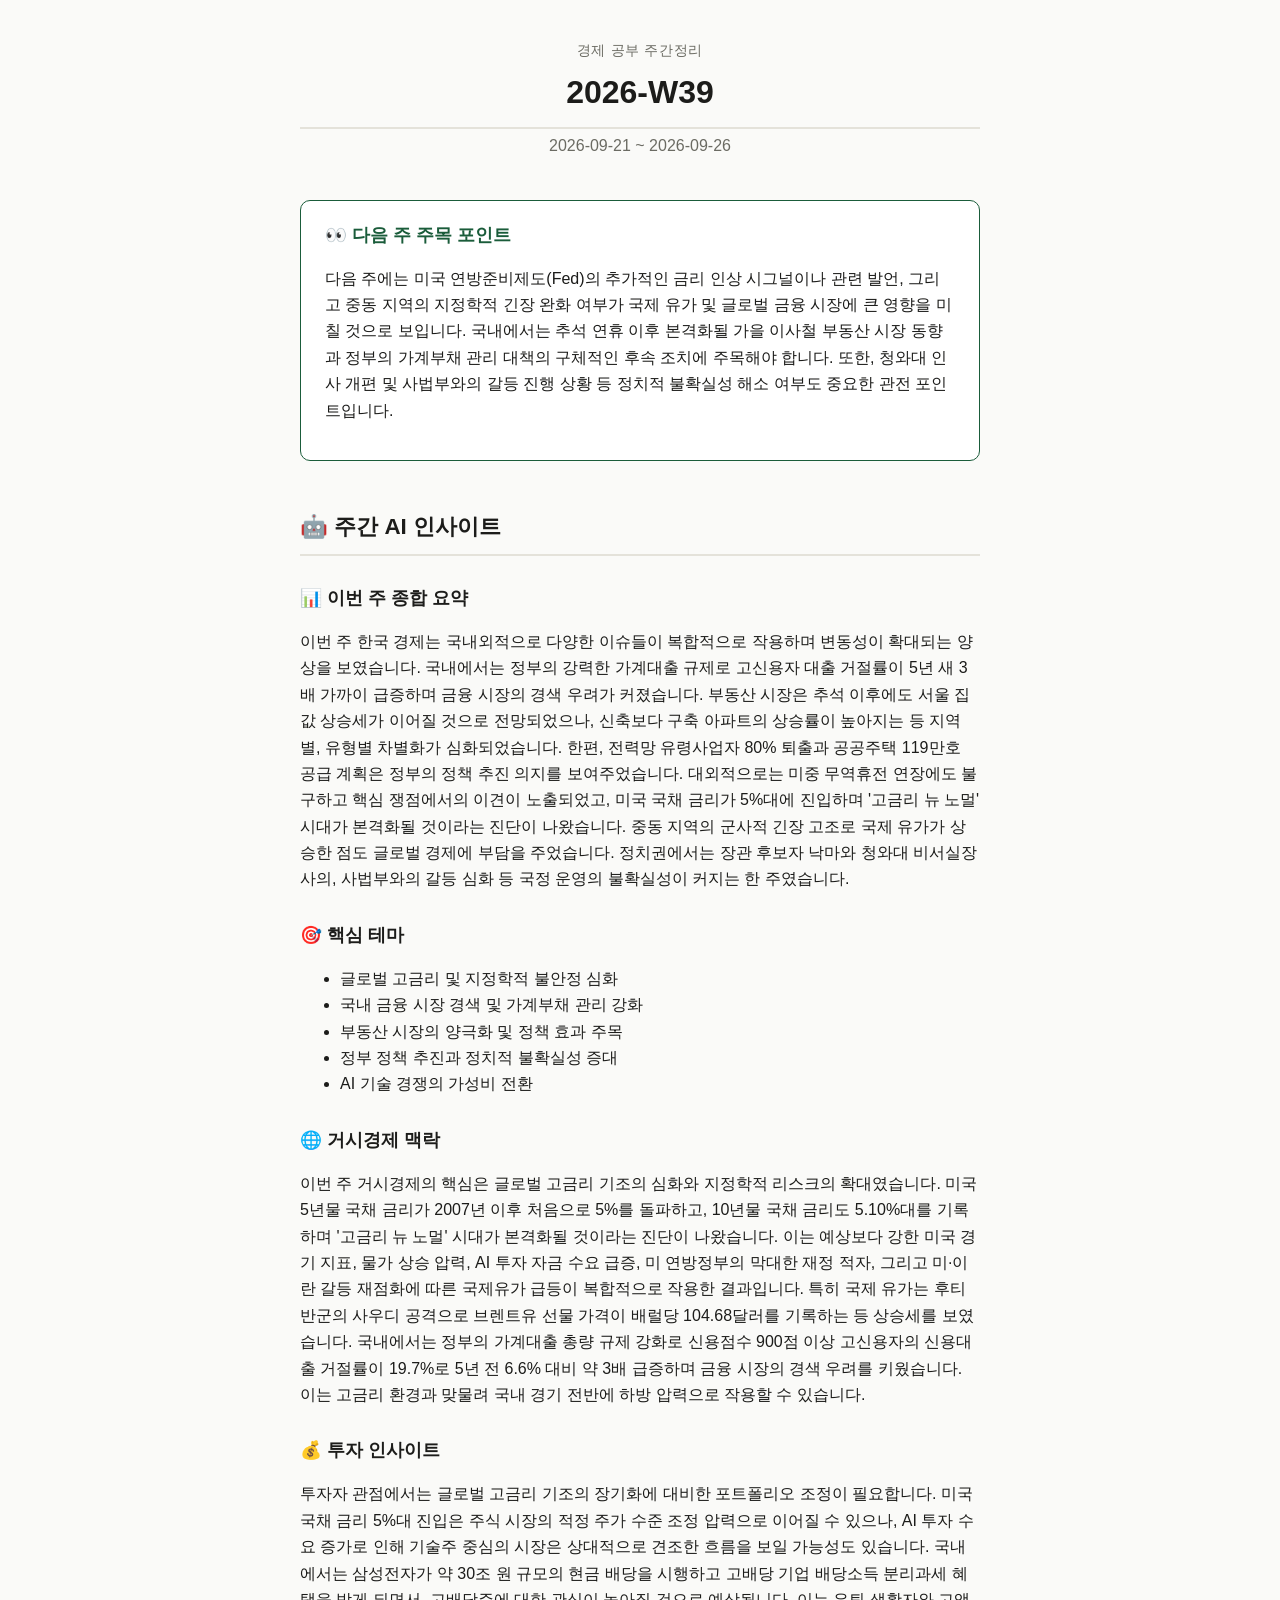
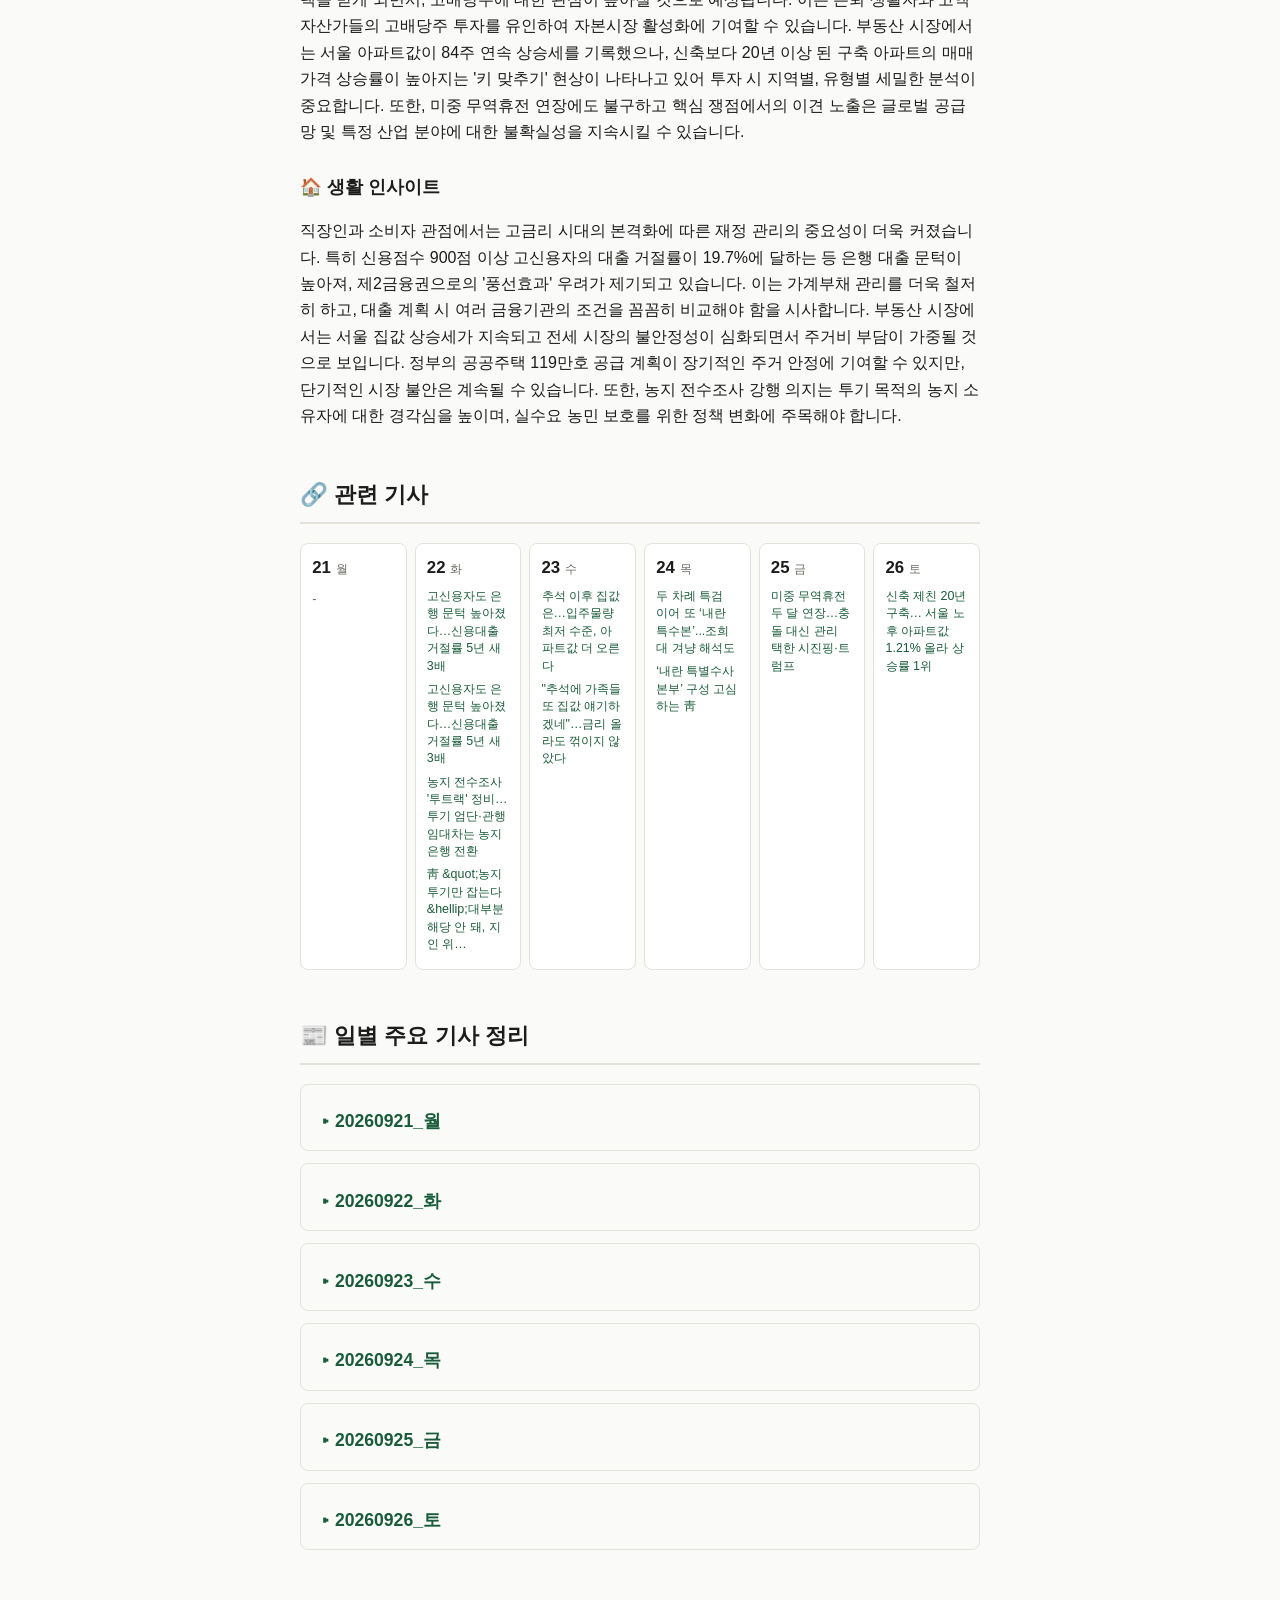
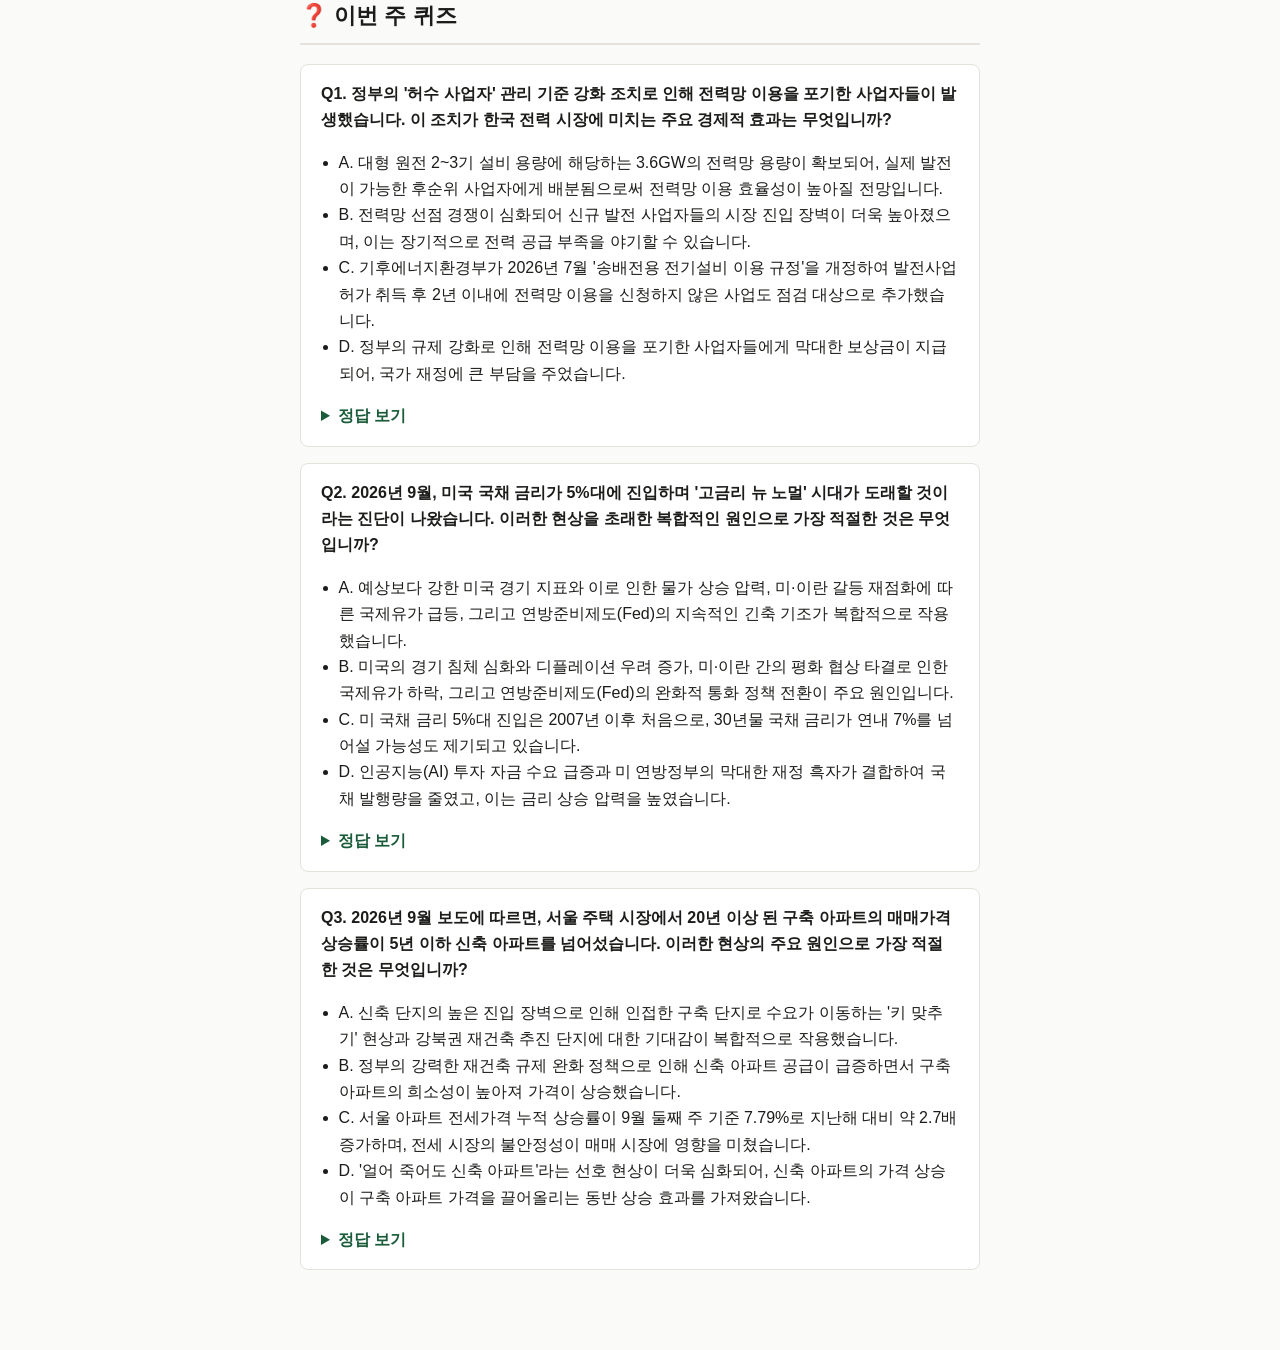
==== commit d1574618: "fix: 관련 기사 링크 정확도/개수 개선 - 기사 구간(span) 탐색을 순차 검색으로 고쳐 이웃 기사 구간을 잘못 집던 버그 수정 - 단어 1개만 겹쳐서 오매칭되던 문제(동음이" ====
--- a/docs/weeks/2026-W39.html
+++ b/docs/weeks/2026-W39.html
@@ -15,21 +15,21 @@
 
   <section class="next-watch">
     <h2>👀 다음 주 주목 포인트</h2>
-    <p>다음 주에는 미국과 이란 간 추가 회담 진행 여부와 중동 정세 변화, 그리고 국제유가 동향에 주목해야 합니다. 미중 무역협상의 구체적인 내용 발표(9월 28일 예정)와 첨단 반도체 수출 통제 관련 논의도 중요합니다. 국내적으로는 고신용자 대출 거절률 급증 이후 금융당국의 추가 가계대출 정책 방향, 그리고 청와대와 사법부 간 대법관 인선 갈등의 전개 양상이 주요 관전 포인트가 될 것입니다.</p>
+    <p>다음 주에는 미국 연방준비제도(Fed)의 추가적인 금리 인상 시그널이나 관련 발언, 그리고 중동 지역의 지정학적 긴장 완화 여부가 국제 유가 및 글로벌 금융 시장에 큰 영향을 미칠 것으로 보입니다. 국내에서는 추석 연휴 이후 본격화될 가을 이사철 부동산 시장 동향과 정부의 가계부채 관리 대책의 구체적인 후속 조치에 주목해야 합니다. 또한, 청와대 인사 개편 및 사법부와의 갈등 진행 상황 등 정치적 불확실성 해소 여부도 중요한 관전 포인트입니다.</p>
   </section>
 
   <section class="insights">
     <h1>🤖 주간 AI 인사이트</h1>
     <h2>📊 이번 주 종합 요약</h2>
-    <p>이번 주 한국 경제는 대내외적 불확실성이 증대된 한 주였습니다. 정부는 전력망 유령사업자 퇴출로 전력망 효율을 높이고 2030년까지 119만 가구의 공공주택 공급 계획을 발표하며 민생 안정에 힘썼습니다. 그러나 고신용자 대출 거절률이 5년 새 약 3배 급증하고 서울 집값 상승 전망이 우세한 가운데, 중동발 지정학적 리스크와 미국 국채 금리 5% 돌파는 글로벌 경제의 불안감을 키웠습니다. 국내 정치권에서는 장관 후보자 낙마와 비서실장 사의, 사법부와의 갈등이 심화되며 국정 운영에 대한 우려가 제기되었습니다. 미중 무역휴전 연장은 긍정적이었으나, 핵심 쟁점에서의 이견은 지속될 전망입니다.</p>
+    <p>이번 주 한국 경제는 국내외적으로 다양한 이슈들이 복합적으로 작용하며 변동성이 확대되는 양상을 보였습니다. 국내에서는 정부의 강력한 가계대출 규제로 고신용자 대출 거절률이 5년 새 3배 가까이 급증하며 금융 시장의 경색 우려가 커졌습니다. 부동산 시장은 추석 이후에도 서울 집값 상승세가 이어질 것으로 전망되었으나, 신축보다 구축 아파트의 상승률이 높아지는 등 지역별, 유형별 차별화가 심화되었습니다. 한편, 전력망 유령사업자 80% 퇴출과 공공주택 119만호 공급 계획은 정부의 정책 추진 의지를 보여주었습니다. 대외적으로는 미중 무역휴전 연장에도 불구하고 핵심 쟁점에서의 이견이 노출되었고, 미국 국채 금리가 5%대에 진입하며 '고금리 뉴 노멀' 시대가 본격화될 것이라는 진단이 나왔습니다. 중동 지역의 군사적 긴장 고조로 국제 유가가 상승한 점도 글로벌 경제에 부담을 주었습니다. 정치권에서는 장관 후보자 낙마와 청와대 비서실장 사의, 사법부와의 갈등 심화 등 국정 운영의 불확실성이 커지는 한 주였습니다.</p>
     <h2>🎯 핵심 테마</h2>
-    <ul><li>고금리 및 가계부채 리스크 심화</li><li>정치적 불확실성 증대</li><li>글로벌 지정학적 리스크 고조</li><li>부동산 시장 불안정 지속</li><li>에너지 및 기술 패권 경쟁</li></ul>
+    <ul><li>글로벌 고금리 및 지정학적 불안정 심화</li><li>국내 금융 시장 경색 및 가계부채 관리 강화</li><li>부동산 시장의 양극화 및 정책 효과 주목</li><li>정부 정책 추진과 정치적 불확실성 증대</li><li>AI 기술 경쟁의 가성비 전환</li></ul>
     <h2>🌐 거시경제 맥락</h2>
-    <p>이번 주 거시경제는 고금리 기조의 장기화와 지정학적 리스크가 핵심이었습니다. 미국 5년물 국채 금리가 2007년 이후 처음으로 5%를 돌파하며 글로벌 고금리 '뉴 노멀' 시대를 예고했습니다. 이는 미·이란 갈등 재점화에 따른 국제유가 급등, AI 투자 자금 수요 증가, 미 연방정부의 막대한 재정 적자, 연방준비제도(Fed)의 긴축 기조 등 복합적인 요인이 작용한 결과입니다. 국내에서는 가계대출 총량 규제 강화와 신용점수 인플레이션으로 신용점수 900점 이상 고신용자의 은행 신용대출 거절률이 2021년 6.6%에서 2026년 상반기 19.7%로 약 3배 가까이 급증했습니다. 이는 가계부채 관리의 어려움과 금융 시스템의 경색 가능성을 보여줍니다. 중동에서는 후티 반군의 사우디 수도 리야드 공격으로 국제유가 상승 압력이 가중되고 중동 전역의 확전 위험이 고조되었습니다. 이러한 대외적 불안정성은 국내 경제의 불확실성을 높이고 투자 심리를 위축시킬 수 있습니다.</p>
+    <p>이번 주 거시경제의 핵심은 글로벌 고금리 기조의 심화와 지정학적 리스크의 확대였습니다. 미국 5년물 국채 금리가 2007년 이후 처음으로 5%를 돌파하고, 10년물 국채 금리도 5.10%대를 기록하며 '고금리 뉴 노멀' 시대가 본격화될 것이라는 진단이 나왔습니다. 이는 예상보다 강한 미국 경기 지표, 물가 상승 압력, AI 투자 자금 수요 급증, 미 연방정부의 막대한 재정 적자, 그리고 미·이란 갈등 재점화에 따른 국제유가 급등이 복합적으로 작용한 결과입니다. 특히 국제 유가는 후티 반군의 사우디 공격으로 브렌트유 선물 가격이 배럴당 104.68달러를 기록하는 등 상승세를 보였습니다. 국내에서는 정부의 가계대출 총량 규제 강화로 신용점수 900점 이상 고신용자의 신용대출 거절률이 19.7%로 5년 전 6.6% 대비 약 3배 급증하며 금융 시장의 경색 우려를 키웠습니다. 이는 고금리 환경과 맞물려 국내 경기 전반에 하방 압력으로 작용할 수 있습니다.</p>
     <h2>💰 투자 인사이트</h2>
-    <p>투자자 관점에서는 고금리 장기화와 지정학적 리스크에 대한 대비가 필수적입니다. 미국 국채 금리가 5%를 돌파하며 채권 시장의 변동성이 커지고, 이는 주식 시장에도 부담으로 작용할 수 있습니다. 특히 기술주 등 성장주 투자에는 신중한 접근이 요구됩니다. 중동발 유가 상승은 에너지 관련 기업에 단기적 호재가 될 수 있으나, 전반적인 경기 둔화 우려를 키울 수 있습니다. 국내 부동산 시장에서는 서울 아파트 전셋값이 84주 연속 상승하고 구축 아파트 매매가격 상승률이 신축을 넘어선 점에 주목해야 합니다. 재건축 등 정비사업 기대감이 있는 노후 단지에 대한 관심이 커질 수 있으나, 정부의 가계대출 규제와 금리 인상 압력은 시장의 상방을 제한할 수 있습니다. 삼성전자의 고배당 정책과 배당소득 분리과세 방침은 배당주 투자 매력을 높일 수 있는 요인입니다.</p>
+    <p>투자자 관점에서는 글로벌 고금리 기조의 장기화에 대비한 포트폴리오 조정이 필요합니다. 미국 국채 금리 5%대 진입은 주식 시장의 적정 주가 수준 조정 압력으로 이어질 수 있으나, AI 투자 수요 증가로 인해 기술주 중심의 시장은 상대적으로 견조한 흐름을 보일 가능성도 있습니다. 국내에서는 삼성전자가 약 30조 원 규모의 현금 배당을 시행하고 고배당 기업 배당소득 분리과세 혜택을 받게 되면서, 고배당주에 대한 관심이 높아질 것으로 예상됩니다. 이는 은퇴 생활자와 고액 자산가들의 고배당주 투자를 유인하여 자본시장 활성화에 기여할 수 있습니다. 부동산 시장에서는 서울 아파트값이 84주 연속 상승세를 기록했으나, 신축보다 20년 이상 된 구축 아파트의 매매가격 상승률이 높아지는 '키 맞추기' 현상이 나타나고 있어 투자 시 지역별, 유형별 세밀한 분석이 중요합니다. 또한, 미중 무역휴전 연장에도 불구하고 핵심 쟁점에서의 이견 노출은 글로벌 공급망 및 특정 산업 분야에 대한 불확실성을 지속시킬 수 있습니다.</p>
     <h2>🏠 생활 인사이트</h2>
-    <p>직장인과 소비자들은 고금리 환경과 가계대출 규제 강화에 따른 영향을 직접적으로 체감할 수 있습니다. 신용점수가 높은 고신용자조차 은행 대출이 어려워지는 상황에서 주택 구매나 생활 자금 마련 계획에 차질이 생길 수 있으므로, 재정 계획을 더욱 보수적으로 세우고 비상 자금을 확보하는 것이 중요합니다. 정부의 공공주택 119만 가구 공급 계획은 장기적으로 주거 안정에 기여할 수 있지만, 단기적인 주택 시장 불안정은 지속될 수 있습니다. 특히 서울 전셋값 상승세는 서민들의 주거비 부담을 가중시킬 것입니다. 추석 귀경길 극심한 정체는 명절 이동 계획 시 교통 상황을 면밀히 확인하고 유연하게 대처할 필요성을 다시 한번 보여주었습니다.</p>
+    <p>직장인과 소비자 관점에서는 고금리 시대의 본격화에 따른 재정 관리의 중요성이 더욱 커졌습니다. 특히 신용점수 900점 이상 고신용자의 대출 거절률이 19.7%에 달하는 등 은행 대출 문턱이 높아져, 제2금융권으로의 '풍선효과' 우려가 제기되고 있습니다. 이는 가계부채 관리를 더욱 철저히 하고, 대출 계획 시 여러 금융기관의 조건을 꼼꼼히 비교해야 함을 시사합니다. 부동산 시장에서는 서울 집값 상승세가 지속되고 전세 시장의 불안정성이 심화되면서 주거비 부담이 가중될 것으로 보입니다. 정부의 공공주택 119만호 공급 계획이 장기적인 주거 안정에 기여할 수 있지만, 단기적인 시장 불안은 계속될 수 있습니다. 또한, 농지 전수조사 강행 의지는 투기 목적의 농지 소유자에 대한 경각심을 높이며, 실수요 농민 보호를 위한 정책 변화에 주목해야 합니다.</p>
   </section>
 
   
@@ -38,27 +38,27 @@
         <div class="link-calendar">
           <div class="link-day">
             <div class="link-day-head">21<span>월</span></div>
-            <ul class="link-list"><li><a href="https://www.energy-news.co.kr/news/articleView.html?idxno=226883" target="_blank" rel="noopener noreferrer">전력망 유령사업자 80% 퇴출</a></li></ul>
+            <p class="no-link">-</p>
           </div>
           <div class="link-day">
             <div class="link-day-head">22<span>화</span></div>
-            <ul class="link-list"><li><a href="https://v.daum.net/v/20260922135010006" target="_blank" rel="noopener noreferrer">고신용자 대출 거절률 급증</a></li></ul>
+            <ul class="link-list"><li><a href="https://www.metroseoul.co.kr/article/20260922500249" target="_blank" rel="noopener noreferrer">고신용자도 은행 문턱 높아졌다…신용대출 거절률 5년 새 3배</a></li><li><a href="https://v.daum.net/v/20260922135010006" target="_blank" rel="noopener noreferrer">고신용자도 은행 문턱 높아졌다…신용대출 거절률 5년 새 3배</a></li><li><a href="https://www.newspim.com/news/view/20260919000112" target="_blank" rel="noopener noreferrer">농지 전수조사 '투트랙' 정비…투기 엄단·관행 임대차는 농지은행 전환</a></li><li><a href="https://news.ikbc.co.kr/article/view/kbc202609220039" target="_blank" rel="noopener noreferrer">靑 &amp;quot;농지 투기만 잡는다&amp;hellip;대부분 해당 안 돼, 지인 위…</a></li></ul>
           </div>
           <div class="link-day">
             <div class="link-day-head">23<span>수</span></div>
-            <ul class="link-list"><li><a href="https://www.newspim.com/news/view/20260923000258" target="_blank" rel="noopener noreferrer">정부, 웨스팅하우스 지분 인수 및 대미 투자 계획 보고</a></li></ul>
+            <ul class="link-list"><li><a href="https://www.hankyung.com/article/202609233742i" target="_blank" rel="noopener noreferrer">추석 이후 집값은…입주물량 최저 수준, 아파트값 더 오른다</a></li><li><a href="https://v.daum.net/v/20260923100928129" target="_blank" rel="noopener noreferrer">"추석에 가족들 또 집값 얘기하겠네"…금리 올라도 꺾이지 않았다</a></li></ul>
           </div>
           <div class="link-day">
             <div class="link-day-head">24<span>목</span></div>
-            <ul class="link-list"><li><a href="http://www.ceojhn.com/news/articleView.html?idxno=10236" target="_blank" rel="noopener noreferrer">한미 정상, 대미투자 진전</a></li></ul>
+            <ul class="link-list"><li><a href="https://www.pennmike.com/news/articleView.html?idxno=128385" target="_blank" rel="noopener noreferrer">두 차례 특검 이어 또 ‘내란 특수본’...조희대 겨냥 해석도</a></li><li><a href="https://www.donga.com/news/Politics/article/all/20260923/134730281/2" target="_blank" rel="noopener noreferrer">‘내란 특별수사본부’ 구성 고심하는 靑</a></li></ul>
           </div>
           <div class="link-day">
             <div class="link-day-head">25<span>금</span></div>
-            <ul class="link-list"><li><a href="https://www.hankyung.com/article/202609266324i" target="_blank" rel="noopener noreferrer">미중 무역휴전 내년 1월까지 연장</a></li></ul>
+            <ul class="link-list"><li><a href="https://www.hankyung.com/article/202609266324i" target="_blank" rel="noopener noreferrer">미중 무역휴전 두 달 연장…충돌 대신 관리 택한 시진핑·트럼프</a></li></ul>
           </div>
           <div class="link-day">
             <div class="link-day-head">26<span>토</span></div>
-            <ul class="link-list"><li><a href="https://www.chosun.com/international/international_general/2026/09/26/J2ZXQ7UPXVD5PKNNPHWOVSNNNQ/" target="_blank" rel="noopener noreferrer">미중 정상, 핵심 쟁점 이견</a></li></ul>
+            <ul class="link-list"><li><a href="https://v.daum.net/v/20260925131529555" target="_blank" rel="noopener noreferrer">신축 제친 20년 구축… 서울 노후 아파트값 1.21% 올라 상승률 1위</a></li></ul>
           </div></div>
       </section>
 
@@ -69,28 +69,28 @@
         <summary>20260921_월</summary>
         
         <article class="story">
-          <h3>▶ 전력망 유령사업자 80% 퇴출 <span class="story-type">사건형</span></h3>
-          <p><strong>무슨 일</strong> 정부가 장기간 전력망을 선점하고 발전사업을 진행하지 않는 이른바 '허수 사업자'에 대한 관리 기준을 강화하자, 점검 대상 사업의 80%가 전력망 이용을 스스로 포기했다.</p>
-          <p><strong>배경/논의 내용</strong> 한국전력공사가 2026년 7월 말 '송배전용 전기설비 이용 규정' 개정안을 시행하여 발전사업 허가 후 1년 이내 전력망 이용 신청을 하지 않거나, 신청 후 1년 내 이용 계약을 체결하지 않은 사업의 접속 용량을 회수할 수 있도록 관리 기준을 강화했기 때문이다.</p>
-          <p><strong>효과/시사점</strong> 점검 대상 사업 용량 7.7GW 중 3.6GW에 달하는 전력망 이용 신청이 포기되어, 이는 대형 원전 2~3기의 설비 용량과 맞먹는 규모의 전력량을 확보하는 효과를 가져왔다. 회수된 전력망 용량은 후순위 사업자에게 배분되어 전력망 이용 효율이 높아지고 신규 발전사업의 계통 연계가 원활해질 것으로 기대된다.</p>
-        </article>
-        <article class="story">
-          <h3>▶ 후티, 사우디 수도 리야드 공격 <span class="story-type">사건형</span></h3>
-          <p><strong>무슨 일</strong> 예멘의 친이란 후티 반군이 2026년 9월 19일(현지시간) 사우디아라비아 수도 리야드를 탄도미사일과 드론으로 공격하여 공항 인근 연료탱크에 불이 나고 항공편이 결항되는 등 혼란이 빚어졌다.</p>
-          <p><strong>배경/논의 내용</strong> 후티 반군이 2026년 7월 사우디와의 휴전 종료를 선언하고 공격을 재개한 이후, 사우디의 예멘 봉쇄가 끝날 때까지 사우디의 군사력을 겨냥하겠다는 의지를 밝히며 공세 수위를 높이고 있기 때문이다.</p>
-          <p><strong>효과/시사점</strong> 중동 긴장이 최고조에 달하며 국제유가가 상승 출발했고, 튀르키예와 파키스탄이 3자 방위 협정에 따라 사우디에 대한 군사적 지원 가능성을 시사하는 등 중동 전역의 확전 위험이 고조되고 있다.</p>
-        </article>
-        <article class="story">
-          <h3>▶ 삼성전자 고배당, 건보료 부담 완화 <span class="story-type">현황형</span></h3>
-          <p><strong>무슨 일</strong> 삼성전자가 2026년 3분기에 약 30조 원 규모의 현금배당을 실시할 예정이며, 정부의 '고배당 기업 배당소득 분리과세' 방침으로 주주들의 건강보험료 부담이 덜어질 것으로 전망된다.</p>
-          <p><strong>배경/논의 내용</strong> 삼성전자가 2024년부터 2026년까지 3년간 잉여현금흐름(FCF)의 50%를 주주환원에 활용하는 정책을 시행하고 있으며, 정부가 배당성향 25% 이상, 전년 대비 배당금 총액 10% 이상 증가 요건을 충족한 기업의 배당소득을 건보료 산정 소득에서 전액 제외하기로 했기 때문이다.</p>
-          <p><strong>효과/시사점</strong> 삼성전자 주주들은 고배당으로 인한 수익뿐만 아니라, 연간 금융소득 1000만 원 초과 시 지역가입자로 전환되던 기존과 달리 건강보험료 부과 대상에서 제외되어 피부양자 자격을 유지할 수 있게 되면서 세후 실질 수익률이 높아질 것으로 예상된다. 2026년 3분기 배당 기준일은 9월 30일이며, 배당을 받으려면 9월 28일까지 주식을 매수해야 한다.</p>
-        </article>
-        <article class="story">
-          <h3>▶ 김승원 장관 후보 5번째 낙마 <span class="story-type">사건형</span></h3>
-          <p><strong>무슨 일</strong> 김승원 법무부 장관 후보자가 2026년 9월 19일 지명 20일 만에 자진 사퇴하며, 현 정부 들어 5번째 장관 후보 낙마 사례가 되었다.</p>
-          <p><strong>배경/논의 내용</strong> 김 후보자는 신약 로비 의혹, 음주운전 전과, 가족 협동조합 특혜 논란, 공소취소 모임 대표 이력 등 여러 의혹과 논란에 휩싸였으며, 특히 사퇴 전날 전직 보좌진의 폭로 기자회견 통보 등 추가 의혹이 불거진 것이 결정적인 영향을 미쳤다.</p>
-          <p><strong>효과/시사점</strong> 야권에서는 현 정부의 인사 시스템 재정비와 청와대 인사 검증 라인에 대한 책임자 문책을 강하게 요구하고 있으며, 후임 장관 인선 및 공소청·중대범죄수사청(중수청) 출범 등 주요 국정 운영에 차질이 발생할 것으로 예상된다.</p>
+          <h3>▶ 유령사업자 80% 퇴출 <span class="story-type">사건형</span></h3>
+          <p><strong>무슨 일</strong> 정부가 전력망을 선점하고 실제 발전은 하지 않는 '허수 사업자'에 대한 관리 기준을 강화하자, 점검 대상 사업자 중 80%인 61개 사업이 전력망 이용을 스스로 포기했습니다.</p>
+          <p><strong>배경/논의 내용</strong> 기후에너지환경부는 2026년 7월 '송배전용 전기설비 이용 규정'을 개정하여 발전사업 허가 취득 후 1년 이내에 전력망 이용을 신청하지 않은 사업도 점검 대상으로 추가하는 등 허수 사업자 관리 기준을 강화했습니다.</p>
+          <p><strong>효과/시사점</strong> 이번 조치로 대형 원전 2~3기 설비 용량에 해당하는 총 3.6GW의 전력망 용량이 확보되었습니다. 회수된 용량은 실제 발전이 가능한 후순위 사업자에게 배분되어 전력망 이용 효율성이 높아질 전망입니다.</p>
+        </article>
+        <article class="story">
+          <h3>▶ 후티, 사우디 수도 공격 <span class="story-type">사건형</span></h3>
+          <p><strong>무슨 일</strong> 예멘의 친이란 후티 반군이 2026년 9월 19일 사우디아라비아 수도 리야드를 탄도미사일과 드론으로 공격했습니다. 리야드 킹 칼리드 국제공항 인근 아람코 연료 탱크에서 화재가 발생하고 폭발음이 들렸습니다.</p>
+          <p><strong>배경/논의 내용</strong> 후티 반군은 2026년 7월 사우디와의 휴전 종료를 선언하고, 자신들이 점령한 사나 공항 공습의 배후로 사우디를 지목하며 보복 공격을 재개했습니다.</p>
+          <p><strong>효과/시사점</strong> 이번 공격으로 중동 지역의 군사적 긴장이 최고조에 달했으며, 튀르키예는 지난달 파키스탄과 맺은 3자 방위 협정(메카 동맹)에 따라 사우디에 군사적 지원을 제공할 준비가 되어 있다고 밝혔습니다. 또한, 국제 유가(브렌트유, 서부텍사스산원유)가 상승하여 9월 21일 브렌트유 선물은 배럴당 104.68달러, WTI 선물은 101.06달러를 기록했습니다.</p>
+        </article>
+        <article class="story">
+          <h3>▶ 삼성전자 30조 배당, 건보료 혜택 <span class="story-type">현황형</span></h3>
+          <p><strong>무슨 일</strong> 삼성전자가 2026년 3분기에 정규 배당을 포함해 약 30조 원 규모의 현금 배당을 시행할 계획을 발표했습니다. 이는 정부의 '고배당 기업 배당소득 분리과세' 정책에 따라 건강보험료 부과 대상에서 제외되는 혜택을 받게 됩니다.</p>
+          <p><strong>배경/논의 내용</strong> 정부는 2026년부터 주주환원 활성화와 자본시장으로의 자금 유입을 위해 배당성향 25% 이상, 전년 대비 배당금 총액 10% 이상 증가 요건을 충족하는 기업을 '고배당 기업'으로 지정하고 배당소득 분리과세 및 건보료 부과 제외 혜택을 적용했습니다. 삼성전자의 연간 누적 시가배당률은 3.23~4.41% 수준으로, 시중은행 정기예금 금리(3%대 중반)를 웃돕니다.</p>
+          <p><strong>효과/시사점</strong> 약 100만 명에 달하는 삼성전자 주주들은 배당소득에 대한 금융소득종합과세 부담뿐만 아니라 건강보험료 부담에서도 자유로워져 실질적인 수익률이 높아질 것으로 예상됩니다. 이는 은퇴 생활자와 고액 자산가들의 고배당주 투자를 유인하여 자본시장 활성화에 기여할 것으로 보입니다.</p>
+        </article>
+        <article class="story">
+          <h3>▶ 김승윤 법무장관 후보자 낙마 <span class="story-type">사건형</span></h3>
+          <p><strong>무슨 일</strong> 김승윤 법무부 장관 후보자가 2026년 8월 30일 지명된 지 20일 만인 9월 19일 자진 사퇴했습니다. 이는 이재명 정부 들어 5번째 장관 후보자 낙마 사례입니다.</p>
+          <p><strong>배경/논의 내용</strong> 김 후보자는 신약 임상시험 계획 승인 청탁 의혹과 이재명 대통령 사건 공소 취소 모임 대표 이력 등 여러 의혹에 휩싸여 야당과 시민사회의 거센 비판을 받았습니다. 이재명 대통령도 9월 18일 기자회견에서 김 후보자 임명에 대해 '국민 눈높이를 고려해 신중히 결정하겠다'고 밝힌 바 있습니다.</p>
+          <p><strong>효과/시사점</strong> 이번 낙마로 청와대 인사 검증 시스템에 대한 전면적인 쇄신 요구가 더욱 커졌습니다. 야당인 국민의힘은 인사 라인 경질을 촉구하며 대여 공세를 강화하고 있으며, 다음 달부터 대규모 장외 집회를 예고하는 등 정국 경색이 심화될 것으로 예상됩니다.</p>
         </article>
         
       </details>
@@ -98,28 +98,28 @@
         <summary>20260922_화</summary>
         
         <article class="story">
-          <h3>▶ 고신용자 대출 거절률 급증 <span class="story-type">현황형</span></h3>
-          <p><strong>무슨 일</strong> 신용점수 900점 이상인 고신용자들의 은행 신용대출 거절률이 최근 5년 새 약 3배 가까이 급증하여 5명 중 1명꼴로 대출이 거절되고 있습니다.</p>
-          <p><strong>배경/논의 내용</strong> 가계대출 총량 규제 강화와 신용점수 상향 평준화(신용점수 인플레이션) 현상이 겹치면서 은행들이 대출 심사 기준을 강화했기 때문입니다. 특히 5대 시중은행의 가계대출 잔액은 2026년 9월 17일 기준, 지난 8월 금융당국이 완화한 연간 증가 목표치(약 7조 1,100억 원)마저 2,000억 원 가까이 초과했습니다.</p>
-          <p><strong>효과/시사점</strong> 2021년 6.6%에 불과했던 고신용자의 신용대출 거절률은 2026년 상반기 19.7%로 치솟았습니다. 이는 고신용자들마저 제2금융권으로 밀려나게 하여 저신용자들의 금융 접근성을 더욱 악화시키고 이자 부담을 가중시킬 우려가 있습니다.</p>
-        </article>
-        <article class="story">
-          <h3>▶ 농지 전수조사 후속 대책 발표 <span class="story-type">사건형</span></h3>
-          <p><strong>무슨 일</strong> 정부와 여당이 농지 전수조사 결과 확인된 불법 농지에 대해 투기 목적이 아닌 경우 처분 유예 및 정상화 기회를 부여하는 후속 대책을 발표했습니다.</p>
-          <p><strong>배경/논의 내용</strong> 2026년 5월부터 시작된 농지 전수조사에서 대상 농지 1,013만 필지 중 27%에 해당하는 284만 필지가 농지법 위반 의심 사례로 분류되면서, 고령농 및 상속 농지 소유자들을 중심으로 강제 처분 우려와 농촌 민심 악화가 심화되었기 때문입니다.</p>
-          <p><strong>효과/시사점</strong> 농지 처분 유예 및 불법 전용 농지의 사후 승인 근거를 담은 특별조치법이 2026년 연내 제정될 예정이며, 2027년에는 고령화 등 변화된 농촌 현실을 반영한 농지법 개정안이 발의될 계획입니다.</p>
-        </article>
-        <article class="story">
-          <h3>▶ 강훈식 비서실장 사의 표명 <span class="story-type">사건형</span></h3>
-          <p><strong>무슨 일</strong> 강훈식 대통령 비서실장이 2026년 9월 21일, 최근 잇따른 장관 후보자 낙마 등 인사 실패에 대한 종합적인 책임을 지고 사의를 표명했습니다.</p>
-          <p><strong>배경/논의 내용</strong> 이재명 대통령의 국정 지지율 급락과 8.30 개각에서 용혜인 성평등가족부 장관 후보자와 김승원 법무부 장관 후보자가 잇달아 낙마하면서 청와대 인사 검증 시스템에 대한 책임론이 거세게 제기되었기 때문입니다.</p>
-          <p><strong>효과/시사점</strong> 강훈식 비서실장의 사의로 정책실장에 이어 비서실장까지 청와대 3실장 중 2개 자리가 공석이 되어 국정 운영에 공백이 생길 수 있다는 우려가 제기되었습니다. 이재명 대통령은 2026년 9월 21일부터 미국과 멕시코 순방길에 올라 내치 공백에 대한 우려가 더욱 커졌습니다.</p>
-        </article>
-        <article class="story">
-          <h3>▶ 2030년까지 공공주택 119만 가구 공급 <span class="story-type">회담·발표형</span></h3>
-          <p><strong>무슨 일</strong> 국토교통부가 2030년까지 공적주택 119만 가구를 공급하는 내용을 담은 '주거안정플랜'을 발표했습니다.</p>
-          <p><strong>배경/논의 내용</strong> 국민들이 부담 가능한 비용으로 장기간 안정적으로 거주할 수 있도록 '두텁고 촘촘한 주거복지 실현'을 목표로 다양한 계층의 주거 안정을 지원하기 위함입니다.</p>
-          <p><strong>효과/시사점</strong> 청년 및 신혼부부에게 57만 1천 가구의 주택이 공급되며, 이 중 80% 이상이 임대 방식으로 제공됩니다. 또한, 단기 전월세 시장 안정을 위해 2026년 4분기부터 2027년 말까지 전국 15만 가구(수도권 10만 가구)가 입주할 예정입니다. 취약계층뿐 아니라 다양한 계층이 거주할 수 있는 '보편형 공공임대' 19만 가구도 2030년까지 신설됩니다.</p>
+          <h3>▶ 고신용자 대출 거절률 3배 급증 <span class="story-type">현황형</span></h3>
+          <p><strong>무슨 일</strong> 2026년 상반기 KB국민·신한·NH농협은행 등 주요 시중은행에서 신용점수 900점 이상 고신용자의 신용대출 신청 거절률이 19.7%로 집계되었습니다. 이는 5년 전인 2021년 6.6%에 비해 약 3배 가까이 증가한 수치입니다.</p>
+          <p><strong>배경/논의 내용</strong> 정부의 가계대출 총량 규제 강화로 은행들이 대출 심사 기준을 엄격하게 적용하고 있으며, 2026년 1분기 기준 신용점수 900점 이상이 전체 신용평가 대상자의 48.1%에 달하는 '신용점수 인플레이션' 현상도 원인으로 꼽힙니다.</p>
+          <p><strong>효과/시사점</strong> 은행 대출이 어려워진 고신용자들이 제2금융권으로 이동하는 '풍선효과'가 발생할 우려가 커지고 있으며, 이는 중·저신용자들의 자금난을 심화시킬 수 있다는 지적이 나옵니다.</p>
+        </article>
+        <article class="story">
+          <h3>▶ 농지 전수조사, 불법 농지 처분 유예 <span class="story-type">사건형</span></h3>
+          <p><strong>무슨 일</strong> 정부가 2026년 2월부터 시작된 농지 전수조사 후속 조치로 투기 목적 농지는 엄단하되, 고령·상속 등 불가피한 사정으로 경작하지 못하는 불법 임대·휴경 농지는 농지은행 위탁 시 처분을 유예하기로 했습니다.</p>
+          <p><strong>배경/논의 내용</strong> 2021년 LH 농지 투기 사건 이후 농지법 개정 및 2026년 5월부터 시작된 1996년 이후 취득 농지 136만 ha에 대한 전수조사로 농촌 민심이 악화되고 농지 가격 하락 우려가 제기되었습니다.</p>
+          <p><strong>효과/시사점</strong> 농림축산식품부 장관이 2026년 9월 22일 농지 전수조사 현장 간담회에 참석했으며, 정부는 연내 특별법 제정을 통해 투기성 취득과 관행적 임대차를 구분하여 처리할 방침입니다.</p>
+        </article>
+        <article class="story">
+          <h3>▶ 강훈식 비서실장 사의, 靑 2실장 공석 <span class="story-type">사건형</span></h3>
+          <p><strong>무슨 일</strong> 강훈식 대통령 비서실장이 2026년 9월 21일 이재명 대통령에게 사의를 표명했습니다. 이는 8월 30일 개각 과정에서 용혜인 성평등가족부 장관 후보자와 김승원 법무부 장관 후보자의 잇단 낙마 등 인사 실패에 대한 종합적 책임을 지는 차원입니다.</p>
+          <p><strong>배경/논의 내용</strong> 강 실장은 청와대 인사위원장으로서 내각 및 참모진 인사를 총괄해왔으며, 잇따른 인사 검증 실패와 국정 지지율 하락에 대한 책임론이 커졌습니다.</p>
+          <p><strong>효과/시사점</strong> 김용범 전 정책실장이 9월 1일 사임한 데 이어 강 비서실장까지 사의를 표명하면서 청와대 3실장 중 2자리가 공석이 되었습니다. 이재명 대통령은 9월 21일부터 5박 7일간의 해외 순방을 마친 후 추석 연휴 직후 후임 인선과 함께 사표를 수리할 것으로 전망됩니다.</p>
+        </article>
+        <article class="story">
+          <h3>▶ 국토부, 2030년까지 공공주택 119만호 공급 <span class="story-type">회담·발표형</span></h3>
+          <p><strong>무슨 일</strong> 국토교통부가 2026년 9월 21일 '두텁고 촘촘한 주거복지 실현을 위한 주거안정플랜'을 발표하며 2030년까지 공공임대·공공분양 등 공적주택 119만 호를 공급하겠다고 밝혔습니다.</p>
+          <p><strong>배경/논의 내용</strong> 이 플랜은 무주택 임차가구의 주거안정에 기여하고, 청년·신혼부부·고령자 등 생애주기별 맞춤형 주거 지원을 강화하며, 단기 전월세 시장의 안정을 도모하기 위해 마련되었습니다.</p>
+          <p><strong>효과/시사점</strong> 청년·신혼부부에게 57만 1천 가구의 물량이 배정되며, 이 중 80%가 임대 방식으로 공급됩니다. 또한 단기 전월세 시장 안정을 위해 2026년 4분기부터 2027년 말까지 전국에 15만 호가 입주 가능할 예정입니다.</p>
         </article>
         
       </details>
@@ -127,86 +127,86 @@
         <summary>20260923_수</summary>
         
         <article class="story">
-          <h3>▶ 추석 후 서울 집값, 전문가 92% 상승 전망 <span class="story-type">현황형</span></h3>
-          <p><strong>무슨 일</strong> 2026년 추석 이후 서울 전역의 집값 상승에 대한 부동산 전문가 설문 결과가 발표되었다. 전문가들은 내년 상반기까지 서울 집값이 3% 이상 오를 것으로 예측했으며, 응답자의 92%가 상승을 전망했다.</p>
-          <p><strong>배경/논의 내용</strong> 집값 상승의 주요 배경으로는 주택 공급 부족과 전월세 시장의 불안정한 수요 증가가 꼽혔다. 특히 서울 아파트 전셋값은 지난해 2월부터 84주 연속 상승했으며, 9월 둘째 주 기준 올해 누적 상승률은 7.99%에 이른다.</p>
-          <p><strong>효과/시사점</strong> 이러한 전망은 부동산 시장의 불확실성을 높이고, 실수요자들의 주택 구매 심리에 영향을 미칠 것으로 예상된다. 전문가 50인 중 92%가 내년 상반기까지 상승을 예측함에 따라 시장의 기대 인플레이션이 가중될 수 있다.</p>
-        </article>
-        <article class="story">
-          <h3>▶ 정부, 웨스팅하우스 지분 인수 및 대미 투자 계획 보고 <span class="story-type">사건형</span></h3>
-          <p><strong>무슨 일</strong> 정부가 국회에 대미 투자 관련 보고를 통해 미국 원전 기업 웨스팅하우스 지분 5~10%를 공모가 대비 10% 할인된 가격으로 인수하는 방안을 추진한다고 밝혔다. 첫 사업으로 텍사스주 엔시날 가스복합화력발전소를 추진하며, 2호와 3호 사업은 원전 및 알래스카 LNG 프로젝트로 구상 중이다.</p>
-          <p><strong>배경/논의 내용</strong> 한국 정부는 미국의 주요 에너지 기업인 웨스팅하우스의 지분을 인수하여 에너지 안보를 강화하고, 미국 내 에너지 인프라 사업에 참여하여 경제적 영향력을 확대하려는 전략적 배경이 있다.</p>
-          <p><strong>효과/시사점</strong> 웨스팅하우스 지분 5~10% 인수를 통해 미국 에너지 시장 진출의 교두보를 마련하고, 텍사스 가스발전소, 원전, 알래스카 LNG 등 구체적인 사업 추진으로 양국 간 경제 협력이 심화될 것으로 보인다.</p>
-        </article>
-        <article class="story">
-          <h3>▶ 이재명 대통령, NYT 인터뷰서 대북제재 완화 언급 <span class="story-type">회담·발표형</span></h3>
-          <p><strong>무슨 일</strong> 이재명 대통령이 뉴욕타임스(NYT) 등 외신과의 인터뷰에서 대북제재 완화와 북한의 핵동결을 맞바꾸는 방안을 제안했다. 이 대통령은 '어차피 실효성이 크지 않은 제재와 북한의 추가 핵무기 및 대륙간탄도미사일 기술 개발 중단을 맞바꾸는 것은 상당한 가치가 있다'고 말했다.</p>
-          <p><strong>배경/논의 내용</strong> 이재명 대통령은 한반도 비핵화와 평화 정착을 위한 외교적 해법을 모색하며, 북한과의 대화 재개를 위한 새로운 접근 방식을 국제사회에 제시하려는 의도를 가지고 인터뷰에 임했다.</p>
-          <p><strong>효과/시사점</strong> 대북제재 완화와 핵동결을 연계하는 제안은 향후 북미 및 남북 관계에 중요한 전환점이 될 수 있으며, 국제사회의 대북 정책 논의에 새로운 화두를 던질 것으로 예상된다. 또한, 트럼프 대통령이 북한 김정은 위원장을 협상 테이블로 다시 이끌어낼 수 있는 유일한 지도자라고 언급했다.</p>
-        </article>
-        <article class="story">
-          <h3>▶ 조희대 대법원장, 재제청 거부로 청와대와 갈등 <span class="story-type">사건형</span></h3>
-          <p><strong>무슨 일</strong> 조희대 대법원장이 청와대의 대법관 후보자 재제청 요구를 거부하면서 청와대와 정면충돌 양상을 보였다. 청와대는 조 대법원장의 재제청 거부에 대해 '헌법에 위배되는 인식'이라며 유감을 표명했다.</p>
-          <p><strong>배경/논의 내용</strong> 청와대는 대법관 후보자 제청 과정에 절차적 흠결이 있다고 주장하며 재제청을 요구했으나, 조희대 대법원장은 재제청 요청에 구체적인 사유와 헌법적 근거가 없다고 반박하며 거부했다.</p>
-          <p><strong>효과/시사점</strong> 이번 재제청 거부로 인해 청와대와 사법부 간의 충돌이 심화될 것으로 예상되며, 대법관 인선 절차가 장기화될 수 있다. 청와대는 헌법재판소에 권한쟁의심판 청구를 검토하지 않는다고 밝혔으나, 양측의 강대강 대치가 불가피해졌다.</p>
-        </article>
-        <div class="terms"><h4>📖 용어 정리</h4><ul><li><strong>콘돌리자 피바나?</strong> — 콘돌리자 라이스(Condoleezza Rice)는 미국의 정치인이자 외교관으로, 조지 W. 부시 행정부에서 제66대 국무장관을 역임했다. 국제 관계 및 안보 분야의 전문가이다.</li></ul></div>
+          <h3>▶ 추석 후 서울 집값 상승 전망 <span class="story-type">현황형</span></h3>
+          <p><strong>무슨 일</strong> 전문가 설문조사 결과, 추석 연휴 이후 서울 전역의 집값이 상승할 것으로 전망되었다. 특히 내년 상반기까지 집값 상승률이 92%에 달할 것이라는 응답이 나왔으며, 3% 이상 상승할 것이라는 응답도 다수였다.</p>
+          <p><strong>배경/논의 내용</strong> 주요 가격 영향 요인으로는 금리 변동과 전세 시장의 불안정성 심화로 인한 매매 수요 증가가 꼽혔다. 2026년 9월 14일 기준 서울 아파트값은 전주 대비 0.16% 상승하며 84주 연속 상승세를 기록했다.</p>
+          <p><strong>효과/시사점</strong> 서울 부동산 시장의 불안정성이 심화되고, 주택 구매자와 전세 세입자의 경제적 부담이 가중될 것으로 전망된다. 특히 비강남권을 중심으로 매수세가 이어지며 상승폭이 둔화될 가능성도 제기되었다.</p>
+        </article>
+        <article class="story">
+          <h3>▶ 정부, 美 웨스팅하우스 지분 투자 <span class="story-type">사건형</span></h3>
+          <p><strong>무슨 일</strong> 정부가 국회에 대미 투자 계획을 보고하며, 웨스팅하우스 지분 10%를 할인된 가격으로 인수할 계획을 밝혔다. 이는 핵 지분 확보를 통한 의결권 확보를 목적으로 한다.</p>
+          <p><strong>배경/논의 내용</strong> 미국과의 에너지 협력 강화 및 안정적인 에너지원 확보를 위한 전략적 투자로, 텍사스 가스발전소 건설이 첫 사업으로 확정되었으며, 2, 3호 사업으로는 미국 내 원전 8기 건설 및 알래스카 LNG 프로젝트가 검토되고 있다.</p>
+          <p><strong>효과/시사점</strong> 웨스팅하우스 지분 인수 규모가 당초 기대치인 15% 안팎에 못 미치는 7~10% 수준으로 논의되면서 국내 원전 및 건설 관련 기업들의 수주 및 수익 기대가 낮아질 수 있다는 우려가 제기되었다. 트럼프 당선 시 미국의 에너지 정책 변화에 따라 한국의 대미 투자 전략에 영향을 미칠 수 있다.</p>
+        </article>
+        <article class="story">
+          <h3>▶ 이재명 대통령, NYT 인터뷰서 대북 제재 언급 <span class="story-type">회담·발표형</span></h3>
+          <p><strong>무슨 일</strong> 이재명 대통령이 뉴욕타임스(NYT) 등 외신과의 인터뷰에서 대북 제재 완화는 북한의 행동 변화가 선행되어야 한다고 강조했다. 또한, 콘돌리자 라이스 전 국무장관과 관련하여 해군 작전 확대 검토를 언급했다.</p>
+          <p><strong>배경/논의 내용</strong> 한반도 비핵화와 평화 정착을 위한 외교적 노력의 일환으로, 북한의 실질적인 비핵화 조치를 촉구하며 미국의 대북 정책 변화 가능성에 대한 한국의 입장을 표명했다. 이 대통령은 '핵동결 대가 제재 완화' 방안을 제안했다.</p>
+          <p><strong>효과/시사점</strong> 북한의 향후 반응과 미국의 대북 정책 변화, 특히 트럼프 당선 시 대북 정책의 불확실성 증대로 한반도 안보 상황 및 남북 관계에 큰 영향을 미칠 것으로 예상된다. 국민의힘은 이 대통령의 제안을 '국민 생명을 협상 테이블에 올린 위험한 거래'라고 비판했다.</p>
+        </article>
+        <article class="story">
+          <h3>▶ 조희대 대법원장-청와대 갈등 심화 <span class="story-type">사건형</span></h3>
+          <p><strong>무슨 일</strong> 조희대 대법원장이 청와대의 대법관 재제청 요구에 대해 '재제청 요청 공문에 사유가 명확히 기재돼 있지 않다'며 거부 입장을 재차 표명했다. 이에 청와대는 '대법원장이 사실을 호도하고 있다'며 재반박하며 양측 간의 충돌이 이틀째 이어졌다.</p>
+          <p><strong>배경/논의 내용</strong> 청와대가 노태악 전 대법관 후임으로 조 대법원장이 제청한 손봉기 대구지방법원 부장판사에 대한 임명동의안을 국회에 보내지 않고 재제청을 요구하면서 시작된 갈등이다. 양측은 헌법상 제청권과 임명권 해석 문제를 두고 대립하고 있다.</p>
+          <p><strong>효과/시사점</strong> 사법부와 행정부 간의 긴장이 고조되어 향후 정부 정책 추진 및 사법부의 독립성 유지에 영향을 미칠 수 있다. 더불어민주당은 조 대법원장의 대법관 재제청 거부에 대해 '민주적 정통성을 무시하는 것'이라고 비판하며 대법원을 항의 방문했다.</p>
+        </article>
+        
       </details>
       <details class="day">
         <summary>20260924_목</summary>
         
         <article class="story">
-          <h3>▶ 한미 정상, 대미투자 진전 <span class="story-type">회담·발표형</span></h3>
-          <p><strong>무슨 일</strong> 2026년 9월 22일(현지시간) 뉴욕 유엔총회 리셉션 도중 이재명 대통령과 도널드 트럼프 미국 대통령이 약 30분간 깜짝 회담을 가졌다. 양국 정상은 이 회담에서 대미 투자 사업 논의가 큰 진전을 이룬 것을 환영한다고 밝혔다.</p>
-          <p><strong>배경/논의 내용</strong> 이번 회담은 한국 측이 뉴욕 도착을 앞두고 제안하여 성사되었으며, 지난해 11월 발표된 한미 정상 공동설명자료의 주요 내용을 재확인하고, 한국의 3,500억 달러 대미 투자 이행의 첫 사업으로 223억 달러 규모의 '엔시날 가스복합화력발전소' 건설 사업이 추진되는 등 투자 분야에서 구체적인 결실이 있었다. 또한 트럼프 대통령은 북한과의 대화 의지를 재확인하며 한반도 평화 정착을 위한 미국의 역할을 강조했다.</p>
-          <p><strong>효과/시사점</strong> 양국 간 경제 및 안보 협력 강화에 대한 기대감이 높아졌으며, 특히 대미 투자 협상의 진전은 한국 경제에 긍정적인 영향을 미칠 것으로 예상된다. 또한 트럼프 대통령의 미북 대화 의지 재확인은 한반도 정세 안정화에 기여할 가능성을 시사한다. 다만, 대미 투자에 대한 한미 양국의 공식 발표는 9월 27일까지 지연되고 있으며, 이는 미국 내부 절차 때문인 것으로 알려졌다.</p>
-        </article>
-        <article class="story">
-          <h3>▶ 美·이란 유엔서 3시간 대화 <span class="story-type">회담·발표형</span></h3>
-          <p><strong>무슨 일</strong> 2026년 9월 22일(현지시간) 유엔총회가 열리고 있는 뉴욕에서 미국과 이란 고위 당국자들이 약 3시간 동안 회담을 진행했다. 도널드 트럼프 미국 대통령은 이 회담이 '매우 생산적'이었다고 평가하며 '종전 돌파구' 마련에 대한 기대감을 높였다.</p>
-          <p><strong>배경/논의 내용</strong> 양측은 호르무즈 해협 재개방 조건 등 중동 지역의 주요 현안들을 폭넓게 논의했으며, 이란은 미국에 호르무즈 해협을 7일 안에 재개방하는 구체적인 '7일 계획'을 제시했다. 트럼프 대통령은 빠른 시일 내 추가 회담이 열릴 것이라고 밝히며 갈등 해소 의지를 보였다.</p>
-          <p><strong>효과/시사점</strong> 중동 지역의 긴장 완화 및 국제 유가 안정화에 대한 기대감이 형성될 수 있으며, 호르무즈 해협 재개방 논의는 국제 해상 물류에 긍정적인 영향을 줄 수 있다. 그러나 양측의 입장 차이가 여전히 커 실제 합의로 이어질지는 향후 협상 과정에서 확인될 전망이다.</p>
-        </article>
-        <article class="story">
-          <h3>▶ AI 개발, 오픈AI-앤트로픽 경쟁 심화 <span class="story-type">현황형</span></h3>
-          <p><strong>무슨 일</strong> 2026년 9월 22일(현지시간) 오픈AI와 앤트로픽이 나란히 성능을 높이고 가격은 낮춘 신규 인공지능(AI) 모델을 선보이며 AI 개발 경쟁이 성능에서 가격으로 옮겨가고 있다.</p>
-          <p><strong>배경/논의 내용</strong> 중국 기업들이 가성비 높은 AI 모델로 맹추격하고 있으며, AI 사용량 증가에 따른 토큰 비용 부담이 커지면서 스타트업과 중소기업들이 저렴한 모델을 선호하는 추세가 나타났다. 이에 오픈AI는 'GPT-6 솔'과 'GPT-6 루나'를, 앤트로픽은 '클로드 오퍼스 5.5'를 출시하며 기존 모델보다 최대 99% 저렴한 가격을 제시했다.</p>
-          <p><strong>효과/시사점</strong> 소비자들은 더욱 저렴한 비용으로 뛰어난 성능의 AI 서비스를 이용할 수 있게 되었으며, AI의 '가격 문턱'이 빠르게 낮아지고 있다. 그러나 AI 개발 속도 조절론이 제기됨에도 불구하고 기업 간 경쟁은 가속화되고 있어, 기술 발전의 가속화로 인한 사회적, 윤리적 문제에 대한 대응 방안 마련이 시급하다는 지적이 나온다.</p>
-        </article>
-        <article class="story">
-          <h3>▶ 韓, '내란 특수본' 구성 검토 <span class="story-type">사건형</span></h3>
-          <p><strong>무슨 일</strong> 2026년 9월 23일, 이재명 대통령이 미국·멕시코 순방을 마치고 귀국한 뒤 '내란 사건 특별수사본부' 구성을 지시하는 방안을 검토하고 있는 것으로 알려졌다.</p>
-          <p><strong>배경/논의 내용</strong> 12·3 비상계엄 가담자들에 대한 책임을 묻고 내란 사건 잔존 세력을 청산하기 위한 재수사의 필요성이 제기되었으며, 이는 검찰 개혁 문제를 둘러싼 여권 내부의 갈등 심화와도 연관되어 있다. 특히 조희대 대법원장의 대법관 후보 재제청 거부 문제로 청와대와 사법부 간 갈등이 불거진 상황에서, 일부에서는 조 대법원장을 겨냥한 압박용이라는 해석도 나온다.</p>
-          <p><strong>효과/시사점</strong> 국내 정치적 불안정성이 증대될 수 있으며, 검찰 개혁 및 사법 시스템에 대한 논란이 더욱 심화될 것으로 예상된다. 야권에서는 이를 조희대 대법원장에 대한 '공개적 협박'이자 대통령 지지율 하락에 따른 '극단적 지지층 결집'을 위한 정치적 행보로 비판하고 있다.</p>
-        </article>
-        
+          <h3>▶ 한미 정상, 대미 투자 큰 진전 환영 <span class="story-type">회담·발표형</span></h3>
+          <p><strong>무슨 일</strong> 이재명 대통령과 도널드 트럼프 미국 대통령이 9월 22일(현지시간) 뉴욕 유엔총회 계기 리셉션에서 약 30분간 깜짝 정상회담을 가졌습니다. 양 정상은 대미 투자 협의의 큰 진전을 환영하며, 조선업 협력 및 북한 비핵화 대화 의지를 재확인했습니다.</p>
+          <p><strong>배경/논의 내용</strong> 이번 회담은 한국 측이 대미 투자 협의의 빠른 진전을 계기로 뉴욕 도착 직전 제안하여 성사되었습니다. 지난해 7월 한미 관세 협상에서 제시된 한국의 3,500억 달러 대미 투자 이행의 일환으로, 한화의 미국 필리조선소 투자 및 미 전략 함정 건조 참여 등 구체적인 조선 분야 협력이 논의되었습니다.</p>
+          <p><strong>효과/시사점</strong> 양국은 지난해 11월 공동설명자료의 주요 내용을 재확인하며 전략 투자 사업 논의에 큰 진전을 보였습니다. 특히 전작권 전환 논의가 정상급 차원에서 처음으로 이루어졌으며, 트럼프 대통령은 김정은 국무위원장과의 '원만한 관계'를 언급하며 비핵화 대화 의지를 재확인하여 한반도 평화 정착에 대한 기대감을 높였습니다.</p>
+        </article>
+        <article class="story">
+          <h3>▶ 미·이란, 유엔서 3시간 대화…종전 돌파구 찾나 <span class="story-type">회담·발표형</span></h3>
+          <p><strong>무슨 일</strong> 미국과 이란 대표단이 9월 22일(현지시간) 뉴욕 유엔총회에서 3시간 동안 비공개 회담을 가졌습니다. 이란은 9월 24일(현지시간) 호르무즈 해협 재개방을 포함한 '7일 계획'을 미국에 제시했으나, 트럼프 대통령은 9월 26일(현지시간) 이를 거절했습니다.</p>
+          <p><strong>배경/논의 내용</strong> 미국 측에서는 스티브 윗코프 특사와 재러드 쿠슈너가, 이란 측에서는 아바스 아라그치 외무장관이 참석하여 전쟁 종식을 위한 핵심 쟁점들을 폭넓게 논의했습니다. 이란은 호르무즈 해협 재개방 조건으로 미국의 해상 봉쇄 완화 및 동결 자산 해제를 요구했습니다.</p>
+          <p><strong>효과/시사점</strong> 트럼프 대통령은 이란의 제안을 거절하며 '합의 아니면 전멸'이라는 강경한 입장을 유지했습니다. 이는 미국이 호르무즈 해협을 '완전히 통제'하고 있다는 자신감과 50여 개국의 이란 제재 동참 압박에 기인한 것으로 분석됩니다. 이로 인해 중동 지역의 긴장 완화는 불확실해졌으며, 폭격 재개 가능성도 제기되고 있습니다.</p>
+        </article>
+        <article class="story">
+          <h3>▶ 오픈AI·앤트로픽, AI 속도전 속 가성비 경쟁 <span class="story-type">현황형</span></h3>
+          <p><strong>무슨 일</strong> 인공지능(AI) 개발 속도 조절을 주장해온 오픈AI와 앤트로픽이 9월 22일~23일(현지시간) 나란히 비용을 대폭 낮추고 성능을 개선한 신규 AI 모델을 동시 출시하며 가성비 경쟁에 돌입했습니다.</p>
+          <p><strong>배경/논의 내용</strong> 중국 기업들의 가성비 AI 모델 맹추격에 맞서 글로벌 시장 지배력을 공고히 하기 위한 전략으로 풀이됩니다. 앤트로픽은 '클로드 오퍼스 5' 대비 40% 저렴한 '클로드 오퍼스 5.5'를, 오픈AI는 'GPT-5.6' 계열 대비 최대 50% 저렴한 'GPT-6 솔'과 'GPT-6 루나'를 공개했습니다.</p>
+          <p><strong>효과/시사점</strong> AI 모델 경쟁의 무게중심이 최고 성능에서 성능 대비 비용으로 확장되고 있습니다. 이는 기업들이 AI를 실제 서비스와 업무에 대규모로 적용하기 시작하면서 모델의 벤치마크 성능뿐 아니라 토큰 단가와 추론 비용이 도입 여부를 결정하는 핵심 요소로 떠올랐기 때문입니다.</p>
+        </article>
+        <article class="story">
+          <h3>▶ 靑, '내란 특수본' 구성 검토…조희대 겨냥설 <span class="story-type">사건형</span></h3>
+          <p><strong>무슨 일</strong> 청와대가 이재명 대통령 귀국 직후 '12·3 비상계엄' 관련 사건을 전담할 '내란 사건 특별수사본부' 구성을 검토 중인 것으로 9월 24일(현지시간) 알려졌습니다. 특수본은 우선 경찰 산하에 설치된 뒤 10월 출범하는 중대범죄수사청(중수청)과 함께 수사하는 방안이 거론됩니다.</p>
+          <p><strong>배경/논의 내용</strong> 이 대통령의 지지율 하락과 여권 내 검찰개혁 관련 갈등이 심화되는 상황에서, '내란 잔존 세력 청산'을 내세워 지지층을 결집하려는 의도가 있다는 해석이 나옵니다. 특히 대법관 후보 재제청 문제를 두고 청와대와 갈등을 빚고 있는 조희대 대법원장을 겨냥한 것이라는 관측도 제기됩니다.</p>
+          <p><strong>효과/시사점</strong> 야권에서는 '국정 파탄에 분노한 국민의 시선을 돌리려는 약발 다 된 카드'라며 강력히 반발하고 있습니다. 이 사안은 검찰개혁 논란을 넘어 여권 내부의 갈등을 더욱 부각시키고, 사법부와의 충돌을 심화시킬 가능성이 있습니다.</p>
+        </article>
+        <div class="terms"><h4>📖 용어 정리</h4><ul><li><strong>대미 투자</strong> — 한국 기업이나 정부가 미국에 자본을 투자하는 행위. 주로 공장 건설, 기술 개발, 기업 인수 등을 통해 이루어지며, 경제 협력 강화와 시장 확대가 목적입니다.</li><li><strong>전작권 (전시작전통제권)</strong> — 한반도에서 전쟁이 발발했을 때 한국군을 지휘하고 통제할 수 있는 권한. 현재는 한미연합사령관(미군)이 가지고 있으며, 한국으로의 전환이 추진되고 있습니다.</li><li><strong>호르무즈 해협</strong> — 페르시아만과 오만만을 잇는 좁은 해협으로, 세계 원유 수송량의 상당 부분이 이곳을 통과하는 핵심 해상 요충지입니다.</li><li><strong>중수청 (중대범죄수사청)</strong> — 검찰의 직접 수사 기능을 분리하여 경찰 산하에 설치될 예정인 독립적인 수사 기관. 검찰개혁의 일환으로 중대 범죄 수사를 전담합니다.</li><li><strong>재제청</strong> — 대법원장이 대통령에게 대법관 후보자를 다시 추천하는 행위. 대법관 임명 과정에서 대법원장과 대통령 간의 의견 충돌이 있을 때 발생할 수 있습니다.</li></ul></div>
       </details>
       <details class="day">
         <summary>20260925_금</summary>
         
         <article class="story">
           <h3>▶ 미중 무역휴전 내년 1월까지 연장 <span class="story-type">회담·발표형</span></h3>
-          <p><strong>무슨 일</strong> 2026년 9월 24일 백악관에서 열린 미중 정상회담에서 양국은 무역휴전을 내년 1월 10일까지 두 달 연장하기로 합의했다. 이는 기존 11월 10일 종료 예정이던 휴전 기한을 연장한 것이다.</p>
-          <p><strong>배경/논의 내용</strong> 양국은 전략적 경쟁 속에서 충돌을 피하고 관계를 안정적으로 관리하기 위해 무역 분야에서 제한적인 타협을 모색했다. 특히, 비민감 품목에 대한 관세 인하 등 관리무역 체계를 구체화하기 위한 실무 협의가 진행되었다.</p>
-          <p><strong>효과/시사점</strong> 무역휴전 연장으로 양국 간 경제적 불확실성이 일시적으로 완화될 수 있으나, 첨단 반도체 수출 통제와 대만 문제 등 핵심 기술 및 안보 현안에서는 여전히 입장차가 커 전략 경쟁은 지속될 전망이다. 미국 무역대표부는 첨단 반도체 수출 통제는 협상 의제가 아니라고 밝혔다.</p>
-        </article>
-        <article class="story">
-          <h3>▶ 美 국채 5년물 금리 5% 돌파 <span class="story-type">현황형</span></h3>
-          <p><strong>무슨 일</strong> 2026년 9월 23일(현지시간) 미국 5년물 국채 금리가 2007년 이후 처음으로 5%를 돌파했으며, 10년물 국채 금리도 9월 25일 5.10%대를 기록하며 고금리 시대가 본격화되었다. 이는 글로벌 채권 시장 전반에 걸쳐 금리 상승 압력을 가중시키고 있다.</p>
-          <p><strong>배경/논의 내용</strong> 미·이란 갈등 재점화에 따른 국제유가 급등, 인공지능(AI) 투자 자금 수요 증가, 미 연방정부의 막대한 재정 적자, 연방준비제도(Fed)의 긴축 기조 등 복합적인 요인이 작용하여 인플레이션 우려와 경기 확장세가 맞물려 금리 상승을 부추겼다.</p>
-          <p><strong>효과/시사점</strong> 미국 국채 금리 5%대 안착은 고금리의 '뉴 노멀' 시대를 예고하며, 글로벌 금리 인상 압력을 심화시킬 것으로 전망된다. 블룸버그 설문조사에서 전문가의 53%가 미 30년물 국채 금리가 연내 6%를 넘어설 것으로 내다봤으며, 뉴욕증시 3대 지수가 일제히 하락하는 등 금융시장에 부담을 주고 있다.</p>
-        </article>
-        <article class="story">
-          <h3>▶ 이 대통령, 농지 전수조사 의지 재확인 <span class="story-type">사건형</span></h3>
-          <p><strong>무슨 일</strong> 이재명 대통령은 2026년 9월 23일(현지시간) 유엔 총회 참석 중 "농지투기 방지와 제대로 된 농지 활용을 위해 농지 전수조사는 꼭 필요하다"고 강조하며, 저항에도 불구하고 조사를 회피하지 않겠다는 의지를 재확인했다.</p>
-          <p><strong>배경/논의 내용</strong> 농지법에 따라 농지를 취득한 농업인이나 농업법인은 직접 농사를 지어야 하며, 불법 임대나 무단 휴경을 방지하고 투기성 농지 투자를 근절하기 위함이다. 지난 2월 대통령 지시로 시작된 기본 조사에서 이미 27%에 달하는 284만 필지가 농지법 위반 의심 사례로 적발되었다.</p>
-          <p><strong>효과/시사점</strong> 투기성 농지 투자에 대한 강제 매각 등 강력한 조치가 예상되며, 이는 농지 시장의 건전성을 높이고 농지 본래의 목적에 맞게 활용되도록 유도할 것이다. 다만, 고령 농업인이나 상속 농지는 조사 대상에서 제외되어 선량한 농민들의 피해를 최소화하려는 노력이 병행될 예정이다.</p>
-        </article>
-        <article class="story">
-          <h3>▶ 男 카약 4인승 500m 금메달 <span class="story-type">사건형</span></h3>
-          <p><strong>무슨 일</strong> 2026년 9월 24일 일본 아이치현 미요시호 카누 경기장에서 열린 아이치·나고야 아시안게임 카누 스프린트 남자 카약 4인승 500m 결승에서 한국 대표팀(조광희, 김효빈, 장상원, 최민규)이 1분 22초 587의 기록으로 금메달을 획득했다.</p>
-          <p><strong>배경/논의 내용</strong> 한국 대표팀은 레이스 초반부터 주도권을 잡았으며, 2위 중국을 단 0.255초 차이로 따돌리는 짜릿한 승부를 펼쳐 아시안게임 해당 종목에서 한국 최초의 금메달을 달성했다.</p>
-          <p><strong>효과/시사점</strong> 이번 금메달은 2026 아이치·나고야 아시안게임에서 대한민국 선수단의 9번째 금메달로 기록되었으며, 특히 조광희 선수는 개인 통산 3번째 아시안게임 금메달을 획메달을 획득하며 한국 카누의 위상을 높였다.</p>
+          <p><strong>무슨 일</strong> 도널드 트럼프 미국 대통령과 시진핑 중국 국가주석이 2026년 9월 24일(현지시간) 워싱턴 정상회담에서 기존 무역휴전을 내년 1월 10일까지 두 달 연장하기로 합의했다. 이는 11월 10일 종료 예정이던 무역휴전의 연장으로, 비민감 품목에 대한 관세 인하 가능성도 논의되었다.</p>
+          <p><strong>배경/논의 내용</strong> 양국은 무역 갈등의 전면적인 충돌을 피하고 관계를 관리하기 위해 시간을 벌고자 했다. 특히, 정상회담을 앞두고 양국 경제·무역 협상팀이 새로운 공동 합의에 도달했다는 시 주석의 발언이 있었으며, 미국은 중국의 농산물 구매 및 희토류 공급 약속 이행을 점검하는 기간으로 활용할 계획이다.</p>
+          <p><strong>효과/시사점</strong> 핵심 쟁점인 대만, 인공지능(AI), 첨단 반도체 수출 통제 문제에서는 뚜렷한 돌파구를 찾지 못하고 기존 입장 차이만 재확인했다. 전문가들은 이번 합의를 미중 전략 경쟁의 판도를 바꿀 빅딜이 아닌, 현상 관리에 무게를 둔 스몰딜로 평가하고 있다.</p>
+        </article>
+        <article class="story">
+          <h3>▶ 美 국채 금리 5%대 진입 '뉴 노멀' <span class="story-type">현황형</span></h3>
+          <p><strong>무슨 일</strong> 2026년 9월 23일(현지시간) 미국 5년물 국채 금리가 2007년 이후 처음으로 5% 선을 돌파했으며, 10년물 국채 금리도 9월 25일 5.10%대를 기록하며 2007년 6월 이후 최고 수준을 경신했다. 이는 거의 모든 만기의 미 국채 금리가 5% 안팎에 안착한 모습이다.</p>
+          <p><strong>배경/논의 내용</strong> 예상보다 강한 미국 경기 지표(9월 S&amp;P 글로벌 종합 구매관리자지수 58.4)와 이로 인한 물가 상승 압력 증가, 미·이란 갈등 재점화에 따른 국제유가 급등, 인공지능(AI) 투자 자금 수요 급증, 미 연방정부의 막대한 재정 적자, 연방준비제도(Fed)의 긴축 기조 등이 복합적으로 작용했다.</p>
+          <p><strong>효과/시사점</strong> 미 국채 금리 5%대가 새로운 기준으로 자리 잡는 '고금리 뉴 노멀' 시대가 본격화될 것이라는 진단이 나온다. 전문가들은 30년물 국채 금리가 연내 6%를 넘어설 가능성도 제기하고 있으며, 이는 글로벌 채권 시장의 근본적인 체질 변화를 가져오고 국내 증시, 채권 금리, 환율 등에도 영향을 미칠 것으로 예상된다.</p>
+        </article>
+        <article class="story">
+          <h3>▶ 이재명 대통령, 농지 전수조사 강행 의지 <span class="story-type">회담·발표형</span></h3>
+          <p><strong>무슨 일</strong> 이재명 대통령이 2026년 9월 23일(현지시간) 유엔총회 참석차 미국 뉴욕 방문 중 자신의 SNS를 통해 농지 전수조사의 필요성을 강조하며, 농지 투기 방지를 위해 강제 매각 조치를 회피하지 않겠다고 밝혔다.</p>
+          <p><strong>배경/논의 내용</strong> 이 대통령은 "경자유전과 이를 지키기 위한 정부의 노력은 헌법, 즉 국민의 명령"이라며, 농지 투기 방지와 제대로 된 농지 활용을 위해 농지 전수조사가 꼭 필요하다고 강조했다. 이는 2021년 LH 직원들의 3기 신도시 농지 투기 사건 이후 농지법 개정에도 불구하고 여전히 존재하는 제도적 허점을 보완하기 위함이다.</p>
+          <p><strong>효과/시사점</strong> 농림축산식품부의 7월 말 기본조사 결과, 1996년 이후 취득 농지 1013만 필지 중 27.0%인 284만 필지가 농지법 위반 의심 사례로 분류되었다. 정부는 투기성 농지 투기에 대해서만 강제 매각이 이뤄질 것이며, 고령으로 농사를 짓지 못하거나 상속받은 농지는 대상이 아니라고 명확히 했다.</p>
+        </article>
+        <article class="story">
+          <h3>▶ 남자 카약 4인승 500m 금메달 <span class="story-type">사건형</span></h3>
+          <p><strong>무슨 일</strong> 2026년 9월 24일 일본 아이치현 미요시호 카누 경기장에서 열린 2026 아이치·나고야 아시안게임 카누 스프린트 남자 카약 4인승 500m 결승에서 한국 대표팀(조광희, 김효빈, 장상원, 최민규)이 1분 22초 587의 기록으로 금메달을 획득했다.</p>
+          <p><strong>배경/논의 내용</strong> 한국 대표팀은 예선부터 쾌조의 컨디션을 보이며 준결승 없이 결승에 직행했으며, 결승에서 4번 레인으로 출발하여 첫 250m 구간을 40초 44로 주파하며 선두를 유지했다.</p>
+          <p><strong>효과/시사점</strong> 한국은 2위 중국(1분 22초 842)을 단 0.255초 차이로 따돌리고 우승하며, 이번 대회 한국 선수단의 9번째 금메달을 추가했다. 이는 2018년 자카르타 팔렘방 대회와 2023년 항저우 대회 은메달을 넘어 해당 종목에서 한국 선수로는 처음으로 아시아 정상에 오른 쾌거이다.</p>
         </article>
         
       </details>
@@ -214,28 +214,28 @@
         <summary>20260926_토</summary>
         
         <article class="story">
-          <h3>▶ 미중 정상, 핵심 쟁점 이견 <span class="story-type">회담·발표형</span></h3>
-          <p><strong>무슨 일</strong> 2026년 9월 25일(현지시간) 종료된 미중 정상회담에서 양국 정상이 무역, 대만, 이란, 인공지능(AI) 등 주요 현안에 대해 논의했으나, 핵심 쟁점에서 뚜렷한 합의 없이 이견을 노출하며 마무리되었다.</p>
-          <p><strong>배경/논의 내용</strong> 시진핑 주석은 대만 문제에 대한 미국의 신중한 태도를 요구하고 이란 사태의 평화적 해결을 촉구했으며, 미국은 이란에 대한 중국의 우회 지원을 용납할 수 없다는 강경한 입장을 전달했다. 또한, 무역, 희토류, 첨단기술 등 핵심 현안에서 구조적인 이해 충돌이 해소되지 않았다.</p>
-          <p><strong>효과/시사점</strong> 공동성명이나 공동 기자회견 없이 회담이 종료되면서, 이번 미중 정상회담은 '빈손 의전 외교'라는 평가를 받았다. 이는 향후 양국 관계의 불확실성을 지속시키고, 2026년 하반기 글로벌 경제에 미칠 영향에 대한 우려를 남겼다.</p>
+          <h3>▶ 미중 정상회담, 이견 노출 <span class="story-type">회담·발표형</span></h3>
+          <p><strong>무슨 일</strong> 2026년 9월 25일(현지시간) 종료된 미중 정상회담에서 시진핑 주석과 트럼프 대통령은 대만, 이란, 첨단기술 규제 등 핵심 쟁점에서 뚜렷한 합의 없이 후속 협상으로 미뤘다.</p>
+          <p><strong>배경/논의 내용</strong> 시진핑 주석은 대만 문제에 대한 미국의 신중한 태도를 요구하고 이란 사태의 평화적 해결을 촉구했으며, 트럼프 대통령은 이란에 대한 중국의 우회 지원을 용납할 수 없다는 강경한 입장을 전달했다. 양국은 무역 갈등 확산 방지와 AI 대화 채널 구축에는 합의했다.</p>
+          <p><strong>효과/시사점</strong> 공동 합의문 없이 회담이 마무리되며 양국 간 근본적인 갈등이 봉합되지 않았다는 평가가 나왔다. 다만, 무역 분쟁 휴전이 내년 1월 10일까지 연장되고, 중국이 2027년과 2028년에 미국산 석탄을 각각 최소 1천만 톤씩 수입하기로 하는 등 일부 경제적 성과는 있었다.</p>
         </article>
         <article class="story">
           <h3>▶ 서울 구축 아파트값 상승 <span class="story-type">현황형</span></h3>
-          <p><strong>무슨 일</strong> 2026년 8월 서울 주택 시장에서 20년 이상 된 구축 아파트의 매매가격 상승률이 5년 이하 신축 아파트를 넘어섰다.</p>
-          <p><strong>배경/논의 내용</strong> 그동안 시장을 주도하던 신축 아파트 선호 현상이 주춤한 사이, 강북권 재건축 추진 단지를 중심으로 저평가 인식과 정비사업 기대감이 맞물려 노후 아파트의 가격 상승을 견인했다. 실제로 8월 서울 20년 초과 아파트 가격지수는 102.6으로 7월 대비 1.21% 상승했다.</p>
-          <p><strong>효과/시사점</strong> 신축 대비 구축 아파트의 강세는 서울 주택 시장의 새로운 트렌드를 형성하며, 2026년 하반기 재건축 등 정비사업 기대감이 있는 노후 단지로의 수요 쏠림 현상을 심화시킬 것으로 전망된다.</p>
-        </article>
-        <article class="story">
-          <h3>▶ 이재명 대통령, 연임 불가 재확인 <span class="story-type">회담·발표형</span></h3>
-          <p><strong>무슨 일</strong> 이재명 대통령이 2026년 9월 24일(현지시간) 멕시코 동포 간담회에서 "2030년 6월 2일을 넘기는 일은 절대로 없을 것"이라고 발언하며 연임 의사가 없음을 다시 한번 명확히 밝혔다.</p>
-          <p><strong>배경/논의 내용</strong> 이 발언은 지난 9월 18일 기자회견에서 연임 의사가 없다고 밝힌 데 이어, 임기 종료 시점을 구체적으로 언급하며 자신의 입장을 재확인한 것이다. 이는 최근 제기된 연임 가능성에 대한 정치적 해석을 불식시키려는 의도로 풀이된다.</p>
-          <p><strong>효과/시사점</strong> 이재명 대통령의 임기 관련 발언은 향후 정치권 내에서 차기 대선 구도에 대한 논의를 촉발하고, 2026년 하반기부터 대선 주자들의 움직임에 영향을 미칠 것으로 예상된다.</p>
+          <p><strong>무슨 일</strong> 2026년 9월 25일 보도에 따르면, 서울 주택 시장에서 20년 이상 된 구축 아파트의 매매가격 상승률이 5년 이하 신축 아파트를 넘어섰다.</p>
+          <p><strong>배경/논의 내용</strong> 한국부동산원 연령별 아파트 매매가격지수에 따르면, 8월 서울의 20년 초과 아파트 가격지수는 102.6으로 7월 대비 1.21% 상승한 반면, 5년 이하 신축 아파트는 0.88% 상승에 그쳤다. 이는 신축 단지의 높은 진입 장벽으로 인해 인접한 구축 단지로 수요가 이동하는 '키 맞추기' 현상과 강북권 재건축 추진 단지에 대한 기대감 때문으로 분석된다.</p>
+          <p><strong>효과/시사점</strong> '얼어 죽어도 신축 아파트'라는 선호 현상이 주춤하며, 강남 재건축 아파트 가격은 세제 여파로 0.01% 하락하는 등 지역별 차별화된 시장 양상이 나타나고 있다. 또한, 서울 아파트 전세가격 누적 상승률은 9월 둘째 주 기준 7.79%로 지난해 대비 약 4.7배 증가하며 주거 불안이 심화되고 있다.</p>
+        </article>
+        <article class="story">
+          <h3>▶ 이재명 대통령, 임기 재확인 <span class="story-type">회담·발표형</span></h3>
+          <p><strong>무슨 일</strong> 이재명 대통령이 2026년 9월 24일(현지시간) 멕시코 방문 중 동포 간담회에서 자신의 임기와 관련해 "2030년 6월 2일을 넘겨 재임하는 일은 절대 없을 것"이라고 밝히며 연임 의사가 없음을 다시 한번 강조했다.</p>
+          <p><strong>배경/논의 내용</strong> 이 대통령은 멕시코 동포들에게 대한민국을 걱정하지 않도록 재임 기간 동안 정부가 잘 챙기겠다는 취지의 발언을 하던 중, 자신의 임기 종료 시점을 명확히 언급하며 연임에 대한 우려를 불식시키고자 했다.</p>
+          <p><strong>효과/시사점</strong> 이 발언은 9월에만 세 번째 임기 관련 언급으로, 대통령의 연임 불가 의지를 대내외에 다시 한번 각인시키는 계기가 되었다. 이는 향후 정치권의 차기 대선 구도 논의에 영향을 미칠 것으로 예상된다.</p>
         </article>
         <article class="story">
           <h3>▶ 추석 귀경길 극심한 정체 <span class="story-type">현황형</span></h3>
-          <p><strong>무슨 일</strong> 2026년 추석 연휴 셋째 날인 9월 26일, 전국 주요 고속도로 서울 방향에서 극심한 교통 정체가 발생했으며, 특히 부산에서 서울까지 7시간 50분이 소요되었다.</p>
-          <p><strong>배경/논의 내용</strong> 추석 연휴 기간 동안 고향을 방문했던 귀경 차량이 집중적으로 몰리면서 주요 고속도로의 정체가 심화되었다. 이는 2년 연속으로 나타난 현상으로, 명절 교통량 분산의 어려움을 보여준다.</p>
-          <p><strong>효과/시사점</strong> 귀경길 정체는 9월 26일 오후 4~5시경 절정에 달했으며, 다음 날인 27일 새벽 2~3시경에야 해소될 것으로 전망되어 연휴 막바지까지 국민들의 피로도가 누적될 것으로 보인다. 이는 향후 명절 교통량 분산 대책 마련의 필요성을 제기한다.</p>
+          <p><strong>무슨 일</strong> 2026년 추석 연휴 셋째 날인 9월 26일, 전국 고속도로 서울 방향 귀경길에 차량이 몰리면서 극심한 정체가 발생했다.</p>
+          <p><strong>배경/논의 내용</strong> 한국도로공사에 따르면 이날 오후 1시 기준 부산에서 서울까지 예상 소요 시간은 7시간 50분으로, 오전 대비 최대 1시간 30분가량 증가했다. 이는 추석 연휴를 맞아 고향을 찾았던 귀경 차량이 일시에 몰린 결과로, 2년 연속 명절 귀경길 정체가 심화되는 양상이다.</p>
+          <p><strong>효과/시사점</strong> 귀경길 정체는 오후 4~5시 무렵 절정에 달했으며, 다음 날인 9월 27일 새벽 2~3시 사이에나 해소될 것으로 전망되었다. 전국 총 교통량은 약 590만 대로 추산되며, 이는 명절 기간 국민들의 이동 패턴과 교통 인프라의 한계를 보여주는 지표이다.</p>
         </article>
         
       </details>
@@ -246,30 +246,30 @@
         <h1>❓ 이번 주 퀴즈</h1>
         
         <div class="quiz-item">
-          <p class="quiz-question">Q1. 2026년 9월 21일 보도된 '전력망 유령사업자 80% 퇴출' 소식의 경제적 효과로 가장 적절한 것은 무엇입니까?</p>
-          <ul class="quiz-choices"><li>A. 한국전력공사의 송배전용 전기설비 이용 규정 개정안 시행으로 발전사업 허가 후 2년 이내 전력망 이용 신청을 하지 않은 사업자의 접속 용량이 회수되었다.</li><li>B. 점검 대상 사업 용량 7.7GW 중 7.0GW에 달하는 전력망 이용 신청이 포기되어, 이는 대형 원전 5~6기의 설비 용량과 맞먹는 규모의 전력량을 확보하는 효과를 가져왔다.</li><li>C. 회수된 전력망 용량은 후순위 사업자에게 배분되어 전력망 이용 효율이 높아지고 신규 발전사업의 계통 연계가 원활해질 것으로 기대된다.</li><li>D. 유령사업자 퇴출로 전력망 이용 효율이 낮아지고, 신규 발전사업의 계통 연계가 더욱 어려워질 것으로 예상된다.</li></ul>
+          <p class="quiz-question">Q1. 정부의 '허수 사업자' 관리 기준 강화 조치로 인해 전력망 이용을 포기한 사업자들이 발생했습니다. 이 조치가 한국 전력 시장에 미치는 주요 경제적 효과는 무엇입니까?</p>
+          <ul class="quiz-choices"><li>A. 대형 원전 2~3기 설비 용량에 해당하는 3.6GW의 전력망 용량이 확보되어, 실제 발전이 가능한 후순위 사업자에게 배분됨으로써 전력망 이용 효율성이 높아질 전망입니다.</li><li>B. 전력망 선점 경쟁이 심화되어 신규 발전 사업자들의 시장 진입 장벽이 더욱 높아졌으며, 이는 장기적으로 전력 공급 부족을 야기할 수 있습니다.</li><li>C. 기후에너지환경부가 2026년 7월 '송배전용 전기설비 이용 규정'을 개정하여 발전사업 허가 취득 후 2년 이내에 전력망 이용을 신청하지 않은 사업도 점검 대상으로 추가했습니다.</li><li>D. 정부의 규제 강화로 인해 전력망 이용을 포기한 사업자들에게 막대한 보상금이 지급되어, 국가 재정에 큰 부담을 주었습니다.</li></ul>
           <details>
             <summary>정답 보기</summary>
-            <p><strong>정답: C</strong></p>
-            <p>강화된 관리 기준으로 유령사업자가 퇴출되면서 확보된 전력망 용량은 후순위 사업자에게 배분되어 전력망 이용 효율을 높이고 신규 발전사업의 계통 연계를 원활하게 합니다. A는 기간을, B는 용량을 잘못 제시했으며, D는 인과관계를 반대로 설명하고 있습니다.</p>
+            <p><strong>정답: A</strong></p>
+            <p>정답 A는 기사에 명시된 이번 조치의 직접적인 효과입니다. B는 효율성 증대와 상반되는 내용이며, C는 점검 대상 기준 기간(1년)을 다르게 언급했습니다. D는 보상금 지급에 대한 언급이 없어 사실과 다릅니다.</p>
           </details>
         </div>
         <div class="quiz-item">
-          <p class="quiz-question">Q2. 2026년 9월 22일과 25일 보도된 '고신용자 대출 거절률 급증' 및 '美 국채 5년물 금리 5% 돌파' 기사를 종합적으로 고려했을 때, 향후 금융 시장에 미칠 영향으로 가장 적절한 것은 무엇입니까?</p>
-          <ul class="quiz-choices"><li>A. 가계대출 총량 규제 완화로 고신용자들의 대출 접근성이 개선되고, 제2금융권으로의 이동이 줄어들 것이다.</li><li>B. 미국 국채 금리 5%대 안착은 고금리의 '뉴 노멀' 시대를 예고하며, 글로벌 금리 인상 압력을 심화시킬 것으로 전망된다.</li><li>C. 신용점수 상향 평준화 현상 해소로 은행들이 대출 심사 기준을 완화하고, 저신용자들의 금융 접근성이 크게 개선될 것이다.</li><li>D. 미·이란 갈등 완화와 AI 투자 자금 수요 감소로 국제유가가 안정되고, 미 연방정부의 재정 적자가 해소되어 국채 금리 상승 압력이 완화될 것이다.</li></ul>
+          <p class="quiz-question">Q2. 2026년 9월, 미국 국채 금리가 5%대에 진입하며 '고금리 뉴 노멀' 시대가 도래할 것이라는 진단이 나왔습니다. 이러한 현상을 초래한 복합적인 원인으로 가장 적절한 것은 무엇입니까?</p>
+          <ul class="quiz-choices"><li>A. 예상보다 강한 미국 경기 지표와 이로 인한 물가 상승 압력, 미·이란 갈등 재점화에 따른 국제유가 급등, 그리고 연방준비제도(Fed)의 지속적인 긴축 기조가 복합적으로 작용했습니다.</li><li>B. 미국의 경기 침체 심화와 디플레이션 우려 증가, 미·이란 간의 평화 협상 타결로 인한 국제유가 하락, 그리고 연방준비제도(Fed)의 완화적 통화 정책 전환이 주요 원인입니다.</li><li>C. 미 국채 금리 5%대 진입은 2007년 이후 처음으로, 30년물 국채 금리가 연내 7%를 넘어설 가능성도 제기되고 있습니다.</li><li>D. 인공지능(AI) 투자 자금 수요 급증과 미 연방정부의 막대한 재정 흑자가 결합하여 국채 발행량을 줄였고, 이는 금리 상승 압력을 높였습니다.</li></ul>
           <details>
             <summary>정답 보기</summary>
-            <p><strong>정답: B</strong></p>
-            <p>가계대출 총량 규제 강화와 신용점수 인플레이션으로 고신용자 대출 거절률이 급증하고, 미 국채 금리 5% 돌파는 고금리 시대의 도래를 알립니다. 이는 금융 시장 전반의 이자 부담을 가중시킬 것입니다. A, C, D는 기사 내용과 인과관계가 반대이거나 사실과 다릅니다.</p>
+            <p><strong>정답: A</strong></p>
+            <p>정답 A는 기사에 언급된 미국 국채 금리 상승의 복합적인 원인들을 정확히 설명합니다. B는 기사 내용과 완전히 반대되는 상황을 제시하며, C는 30년물 국채 금리 상승 가능성 수치(6%)를 다르게 언급했습니다. D는 '재정 적자'를 '재정 흑자'로 바꾸어 인과관계를 왜곡했습니다.</p>
           </details>
         </div>
         <div class="quiz-item">
-          <p class="quiz-question">Q3. 2026년 9월 21일 보도된 '삼성전자 고배당, 건보료 부담 완화' 기사에 따르면, 삼성전자 주주들이 얻을 수 있는 주요 경제적 혜택은 무엇입니까?</p>
-          <ul class="quiz-choices"><li>A. 삼성전자가 2024년부터 2026년까지 3년간 잉여현금흐름(FCF)의 30%를 주주환원에 활용하는 정책을 시행하여 배당 수익이 감소할 것이다.</li><li>B. 정부의 고배당 기업 배당소득 분리과세 방침으로 연간 금융소득 1000만 원 초과 시 지역가입자로 전환되던 기존과 달리 건강보험료 부과 대상에서 제외되어 피부양자 자격을 유지할 수 있다.</li><li>C. 정부가 배당성향 20% 이상, 전년 대비 배당금 총액 5% 이상 증가 요건을 충족한 기업의 배당소득을 건보료 산정 소득에서 전액 제외하기로 했다.</li><li>D. 삼성전자 주주들은 고배당으로 인한 수익은 얻지만, 연간 금융소득 1000만 원 초과 시 지역가입자로 전환되어 건강보험료 부담이 가중될 것이다.</li></ul>
+          <p class="quiz-question">Q3. 2026년 9월 보도에 따르면, 서울 주택 시장에서 20년 이상 된 구축 아파트의 매매가격 상승률이 5년 이하 신축 아파트를 넘어섰습니다. 이러한 현상의 주요 원인으로 가장 적절한 것은 무엇입니까?</p>
+          <ul class="quiz-choices"><li>A. 신축 단지의 높은 진입 장벽으로 인해 인접한 구축 단지로 수요가 이동하는 '키 맞추기' 현상과 강북권 재건축 추진 단지에 대한 기대감이 복합적으로 작용했습니다.</li><li>B. 정부의 강력한 재건축 규제 완화 정책으로 인해 신축 아파트 공급이 급증하면서 구축 아파트의 희소성이 높아져 가격이 상승했습니다.</li><li>C. 서울 아파트 전세가격 누적 상승률이 9월 둘째 주 기준 7.79%로 지난해 대비 약 2.7배 증가하며, 전세 시장의 불안정성이 매매 시장에 영향을 미쳤습니다.</li><li>D. '얼어 죽어도 신축 아파트'라는 선호 현상이 더욱 심화되어, 신축 아파트의 가격 상승이 구축 아파트 가격을 끌어올리는 동반 상승 효과를 가져왔습니다.</li></ul>
           <details>
             <summary>정답 보기</summary>
-            <p><strong>정답: B</strong></p>
-            <p>정부의 고배당 기업 배당소득 분리과세 방침으로 삼성전자 주주들은 고배당으로 인한 수익 외에 건강보험료 부담을 덜어 피부양자 자격을 유지할 수 있게 됩니다. A와 C는 기사 내용의 수치를 잘못 제시했고, D는 정책의 효과를 반대로 설명하고 있습니다.</p>
+            <p><strong>정답: A</strong></p>
+            <p>정답 A는 기사에 제시된 구축 아파트 가격 상승의 주요 원인인 '키 맞추기' 현상과 재건축 기대감을 정확히 설명합니다. B는 기사에 언급되지 않은 규제 완화를 가정하며, C는 전세가격 상승률의 배수(4.7배)를 다르게 언급했습니다. D는 '신축 선호 현상이 주춤'했다는 기사 내용과 상반됩니다.</p>
           </details>
         </div>
       </section>
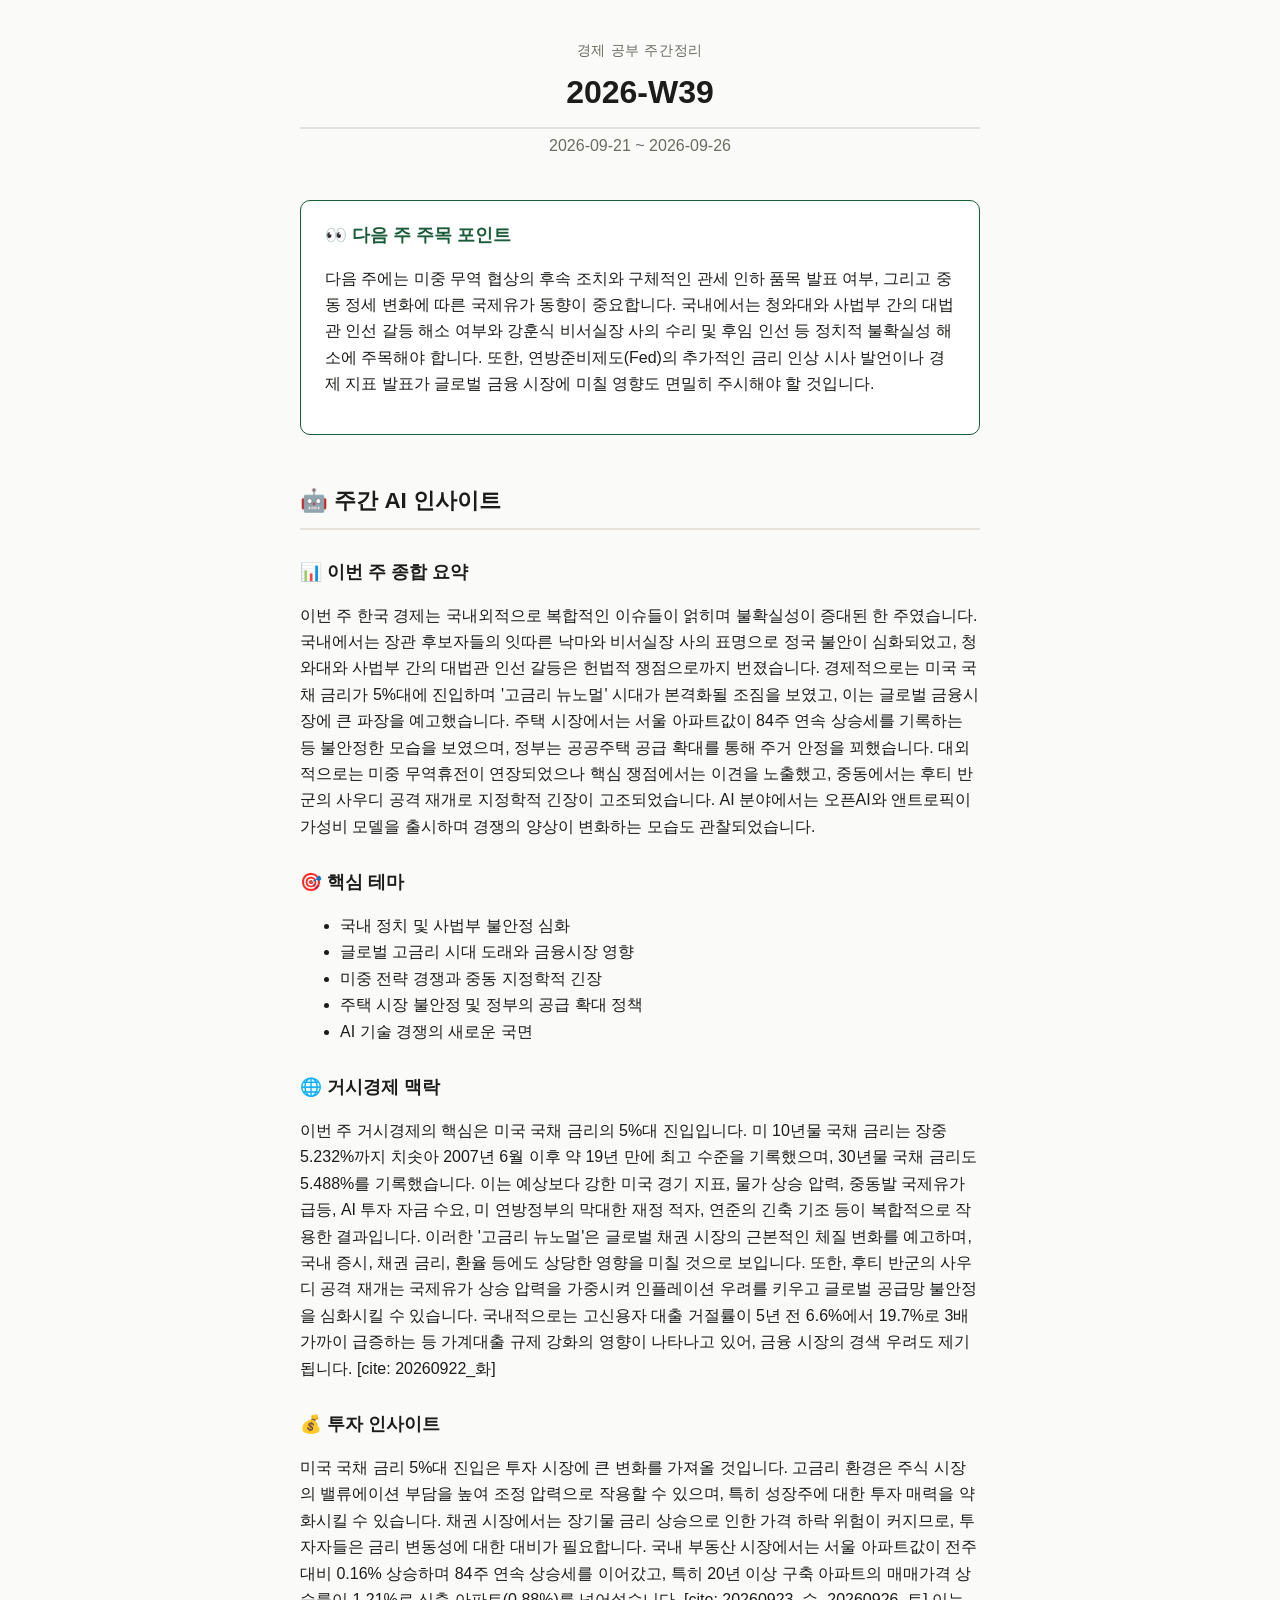
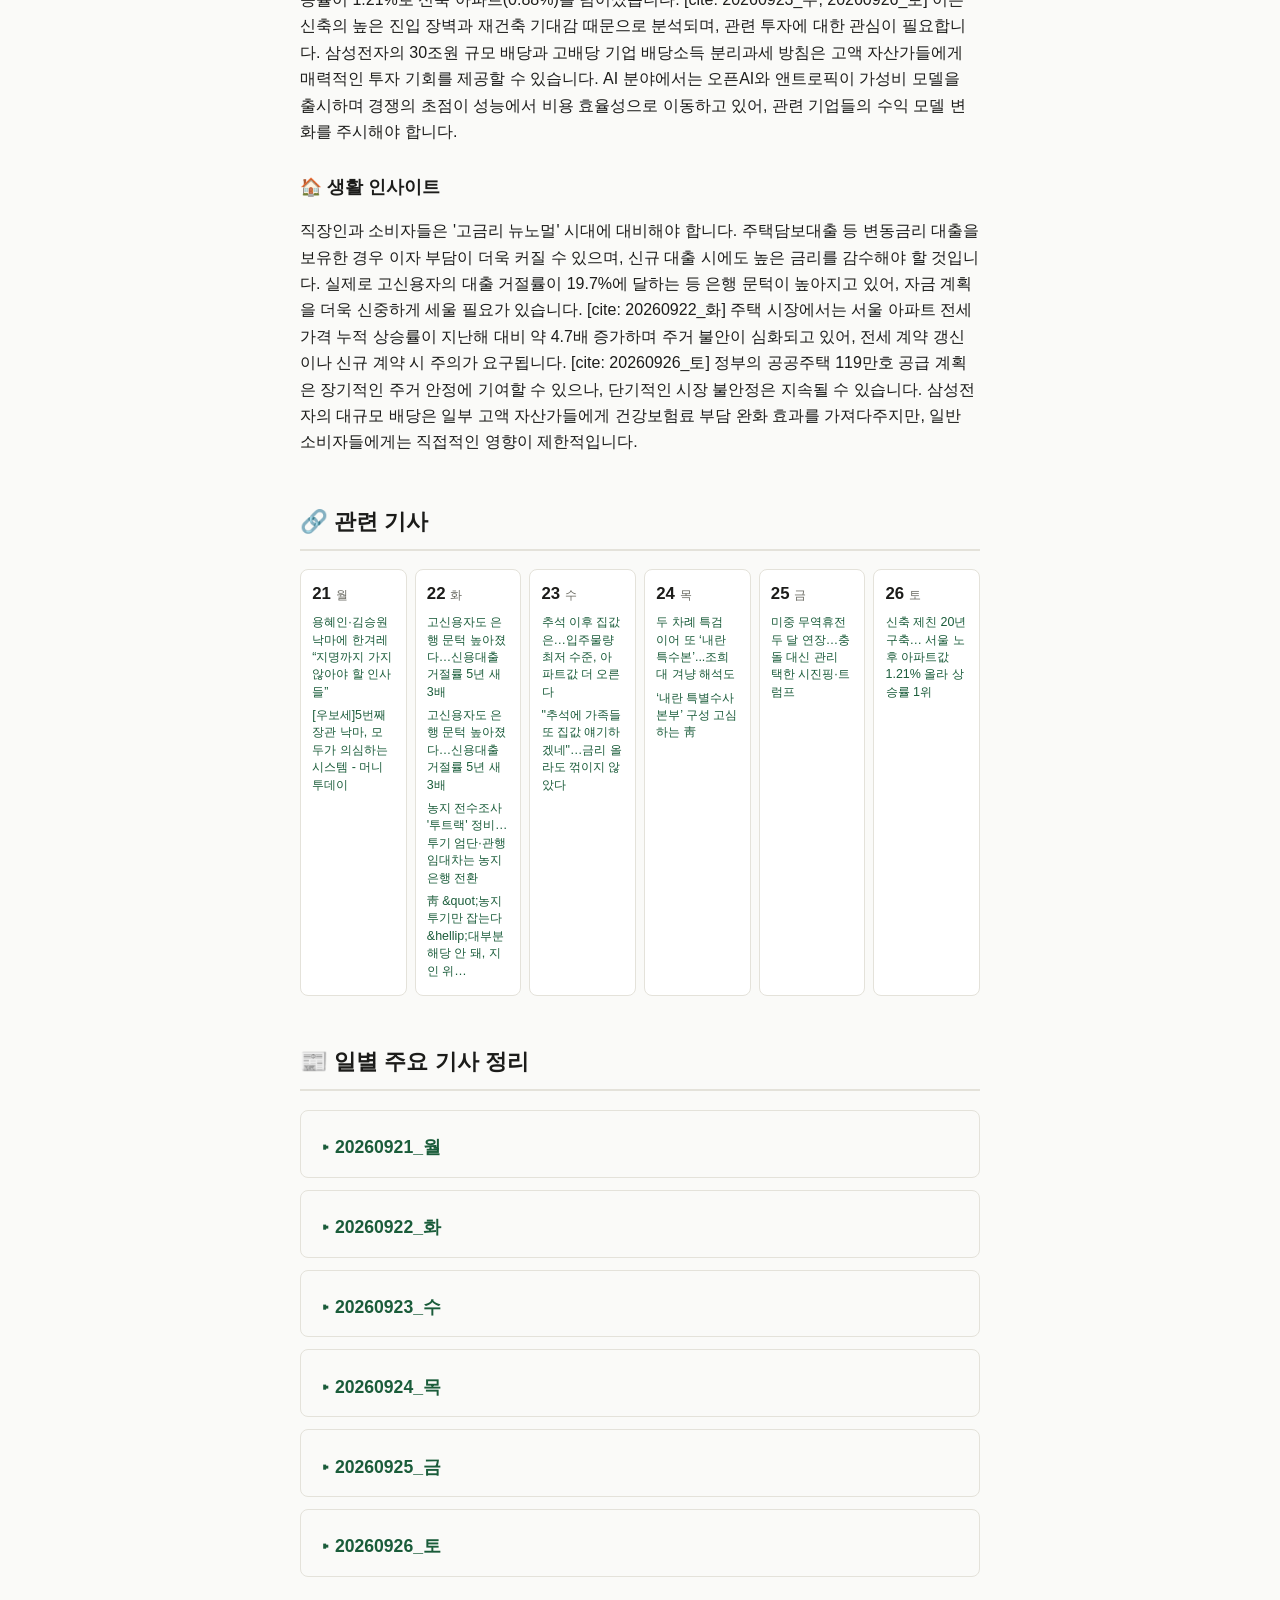
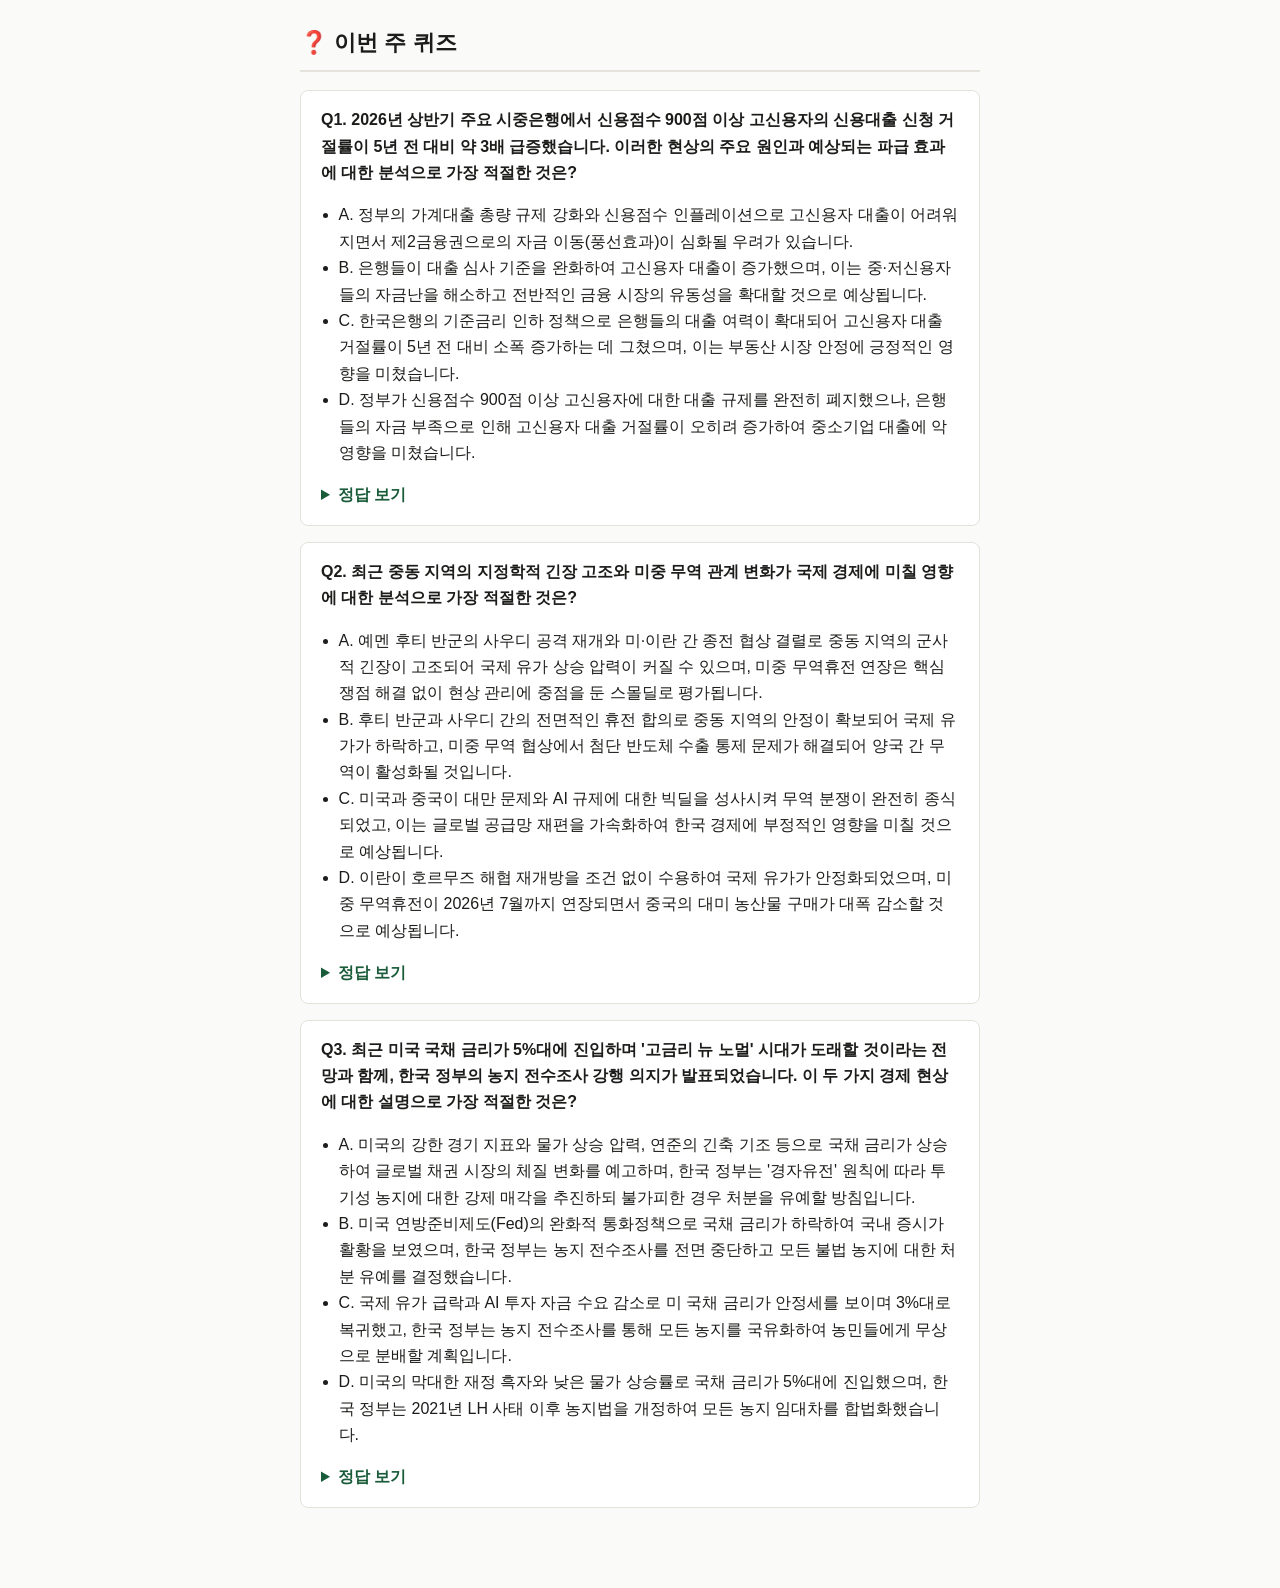
==== commit 870b7308: "docs: 월요일 관련 기사 링크 재시도로 2건 추가 반영 첫 배포 때 월요일만 링크가 0건이었어서(우연한 샘플링 결과) 재시도해서 검증된 링크 2건을 얻음 (김승원 장관 후보자 " ====
--- a/docs/weeks/2026-W39.html
+++ b/docs/weeks/2026-W39.html
@@ -15,21 +15,21 @@
 
   <section class="next-watch">
     <h2>👀 다음 주 주목 포인트</h2>
-    <p>다음 주에는 미국 연방준비제도(Fed)의 추가적인 금리 인상 시그널이나 관련 발언, 그리고 중동 지역의 지정학적 긴장 완화 여부가 국제 유가 및 글로벌 금융 시장에 큰 영향을 미칠 것으로 보입니다. 국내에서는 추석 연휴 이후 본격화될 가을 이사철 부동산 시장 동향과 정부의 가계부채 관리 대책의 구체적인 후속 조치에 주목해야 합니다. 또한, 청와대 인사 개편 및 사법부와의 갈등 진행 상황 등 정치적 불확실성 해소 여부도 중요한 관전 포인트입니다.</p>
+    <p>다음 주에는 미중 무역 협상의 후속 조치와 구체적인 관세 인하 품목 발표 여부, 그리고 중동 정세 변화에 따른 국제유가 동향이 중요합니다. 국내에서는 청와대와 사법부 간의 대법관 인선 갈등 해소 여부와 강훈식 비서실장 사의 수리 및 후임 인선 등 정치적 불확실성 해소에 주목해야 합니다. 또한, 연방준비제도(Fed)의 추가적인 금리 인상 시사 발언이나 경제 지표 발표가 글로벌 금융 시장에 미칠 영향도 면밀히 주시해야 할 것입니다.</p>
   </section>
 
   <section class="insights">
     <h1>🤖 주간 AI 인사이트</h1>
     <h2>📊 이번 주 종합 요약</h2>
-    <p>이번 주 한국 경제는 국내외적으로 다양한 이슈들이 복합적으로 작용하며 변동성이 확대되는 양상을 보였습니다. 국내에서는 정부의 강력한 가계대출 규제로 고신용자 대출 거절률이 5년 새 3배 가까이 급증하며 금융 시장의 경색 우려가 커졌습니다. 부동산 시장은 추석 이후에도 서울 집값 상승세가 이어질 것으로 전망되었으나, 신축보다 구축 아파트의 상승률이 높아지는 등 지역별, 유형별 차별화가 심화되었습니다. 한편, 전력망 유령사업자 80% 퇴출과 공공주택 119만호 공급 계획은 정부의 정책 추진 의지를 보여주었습니다. 대외적으로는 미중 무역휴전 연장에도 불구하고 핵심 쟁점에서의 이견이 노출되었고, 미국 국채 금리가 5%대에 진입하며 '고금리 뉴 노멀' 시대가 본격화될 것이라는 진단이 나왔습니다. 중동 지역의 군사적 긴장 고조로 국제 유가가 상승한 점도 글로벌 경제에 부담을 주었습니다. 정치권에서는 장관 후보자 낙마와 청와대 비서실장 사의, 사법부와의 갈등 심화 등 국정 운영의 불확실성이 커지는 한 주였습니다.</p>
+    <p>이번 주 한국 경제는 국내외적으로 복합적인 이슈들이 얽히며 불확실성이 증대된 한 주였습니다. 국내에서는 장관 후보자들의 잇따른 낙마와 비서실장 사의 표명으로 정국 불안이 심화되었고, 청와대와 사법부 간의 대법관 인선 갈등은 헌법적 쟁점으로까지 번졌습니다. 경제적으로는 미국 국채 금리가 5%대에 진입하며 '고금리 뉴노멀' 시대가 본격화될 조짐을 보였고, 이는 글로벌 금융시장에 큰 파장을 예고했습니다. 주택 시장에서는 서울 아파트값이 84주 연속 상승세를 기록하는 등 불안정한 모습을 보였으며, 정부는 공공주택 공급 확대를 통해 주거 안정을 꾀했습니다. 대외적으로는 미중 무역휴전이 연장되었으나 핵심 쟁점에서는 이견을 노출했고, 중동에서는 후티 반군의 사우디 공격 재개로 지정학적 긴장이 고조되었습니다. AI 분야에서는 오픈AI와 앤트로픽이 가성비 모델을 출시하며 경쟁의 양상이 변화하는 모습도 관찰되었습니다.</p>
     <h2>🎯 핵심 테마</h2>
-    <ul><li>글로벌 고금리 및 지정학적 불안정 심화</li><li>국내 금융 시장 경색 및 가계부채 관리 강화</li><li>부동산 시장의 양극화 및 정책 효과 주목</li><li>정부 정책 추진과 정치적 불확실성 증대</li><li>AI 기술 경쟁의 가성비 전환</li></ul>
+    <ul><li>국내 정치 및 사법부 불안정 심화</li><li>글로벌 고금리 시대 도래와 금융시장 영향</li><li>미중 전략 경쟁과 중동 지정학적 긴장</li><li>주택 시장 불안정 및 정부의 공급 확대 정책</li><li>AI 기술 경쟁의 새로운 국면</li></ul>
     <h2>🌐 거시경제 맥락</h2>
-    <p>이번 주 거시경제의 핵심은 글로벌 고금리 기조의 심화와 지정학적 리스크의 확대였습니다. 미국 5년물 국채 금리가 2007년 이후 처음으로 5%를 돌파하고, 10년물 국채 금리도 5.10%대를 기록하며 '고금리 뉴 노멀' 시대가 본격화될 것이라는 진단이 나왔습니다. 이는 예상보다 강한 미국 경기 지표, 물가 상승 압력, AI 투자 자금 수요 급증, 미 연방정부의 막대한 재정 적자, 그리고 미·이란 갈등 재점화에 따른 국제유가 급등이 복합적으로 작용한 결과입니다. 특히 국제 유가는 후티 반군의 사우디 공격으로 브렌트유 선물 가격이 배럴당 104.68달러를 기록하는 등 상승세를 보였습니다. 국내에서는 정부의 가계대출 총량 규제 강화로 신용점수 900점 이상 고신용자의 신용대출 거절률이 19.7%로 5년 전 6.6% 대비 약 3배 급증하며 금융 시장의 경색 우려를 키웠습니다. 이는 고금리 환경과 맞물려 국내 경기 전반에 하방 압력으로 작용할 수 있습니다.</p>
+    <p>이번 주 거시경제의 핵심은 미국 국채 금리의 5%대 진입입니다. 미 10년물 국채 금리는 장중 5.232%까지 치솟아 2007년 6월 이후 약 19년 만에 최고 수준을 기록했으며, 30년물 국채 금리도 5.488%를 기록했습니다. 이는 예상보다 강한 미국 경기 지표, 물가 상승 압력, 중동발 국제유가 급등, AI 투자 자금 수요, 미 연방정부의 막대한 재정 적자, 연준의 긴축 기조 등이 복합적으로 작용한 결과입니다. 이러한 '고금리 뉴노멀'은 글로벌 채권 시장의 근본적인 체질 변화를 예고하며, 국내 증시, 채권 금리, 환율 등에도 상당한 영향을 미칠 것으로 보입니다. 또한, 후티 반군의 사우디 공격 재개는 국제유가 상승 압력을 가중시켜 인플레이션 우려를 키우고 글로벌 공급망 불안정을 심화시킬 수 있습니다. 국내적으로는 고신용자 대출 거절률이 5년 전 6.6%에서 19.7%로 3배 가까이 급증하는 등 가계대출 규제 강화의 영향이 나타나고 있어, 금융 시장의 경색 우려도 제기됩니다. [cite: 20260922_화]</p>
     <h2>💰 투자 인사이트</h2>
-    <p>투자자 관점에서는 글로벌 고금리 기조의 장기화에 대비한 포트폴리오 조정이 필요합니다. 미국 국채 금리 5%대 진입은 주식 시장의 적정 주가 수준 조정 압력으로 이어질 수 있으나, AI 투자 수요 증가로 인해 기술주 중심의 시장은 상대적으로 견조한 흐름을 보일 가능성도 있습니다. 국내에서는 삼성전자가 약 30조 원 규모의 현금 배당을 시행하고 고배당 기업 배당소득 분리과세 혜택을 받게 되면서, 고배당주에 대한 관심이 높아질 것으로 예상됩니다. 이는 은퇴 생활자와 고액 자산가들의 고배당주 투자를 유인하여 자본시장 활성화에 기여할 수 있습니다. 부동산 시장에서는 서울 아파트값이 84주 연속 상승세를 기록했으나, 신축보다 20년 이상 된 구축 아파트의 매매가격 상승률이 높아지는 '키 맞추기' 현상이 나타나고 있어 투자 시 지역별, 유형별 세밀한 분석이 중요합니다. 또한, 미중 무역휴전 연장에도 불구하고 핵심 쟁점에서의 이견 노출은 글로벌 공급망 및 특정 산업 분야에 대한 불확실성을 지속시킬 수 있습니다.</p>
+    <p>미국 국채 금리 5%대 진입은 투자 시장에 큰 변화를 가져올 것입니다. 고금리 환경은 주식 시장의 밸류에이션 부담을 높여 조정 압력으로 작용할 수 있으며, 특히 성장주에 대한 투자 매력을 약화시킬 수 있습니다. 채권 시장에서는 장기물 금리 상승으로 인한 가격 하락 위험이 커지므로, 투자자들은 금리 변동성에 대한 대비가 필요합니다. 국내 부동산 시장에서는 서울 아파트값이 전주 대비 0.16% 상승하며 84주 연속 상승세를 이어갔고, 특히 20년 이상 구축 아파트의 매매가격 상승률이 1.21%로 신축 아파트(0.88%)를 넘어섰습니다. [cite: 20260923_수, 20260926_토] 이는 신축의 높은 진입 장벽과 재건축 기대감 때문으로 분석되며, 관련 투자에 대한 관심이 필요합니다. 삼성전자의 30조원 규모 배당과 고배당 기업 배당소득 분리과세 방침은 고액 자산가들에게 매력적인 투자 기회를 제공할 수 있습니다. AI 분야에서는 오픈AI와 앤트로픽이 가성비 모델을 출시하며 경쟁의 초점이 성능에서 비용 효율성으로 이동하고 있어, 관련 기업들의 수익 모델 변화를 주시해야 합니다.</p>
     <h2>🏠 생활 인사이트</h2>
-    <p>직장인과 소비자 관점에서는 고금리 시대의 본격화에 따른 재정 관리의 중요성이 더욱 커졌습니다. 특히 신용점수 900점 이상 고신용자의 대출 거절률이 19.7%에 달하는 등 은행 대출 문턱이 높아져, 제2금융권으로의 '풍선효과' 우려가 제기되고 있습니다. 이는 가계부채 관리를 더욱 철저히 하고, 대출 계획 시 여러 금융기관의 조건을 꼼꼼히 비교해야 함을 시사합니다. 부동산 시장에서는 서울 집값 상승세가 지속되고 전세 시장의 불안정성이 심화되면서 주거비 부담이 가중될 것으로 보입니다. 정부의 공공주택 119만호 공급 계획이 장기적인 주거 안정에 기여할 수 있지만, 단기적인 시장 불안은 계속될 수 있습니다. 또한, 농지 전수조사 강행 의지는 투기 목적의 농지 소유자에 대한 경각심을 높이며, 실수요 농민 보호를 위한 정책 변화에 주목해야 합니다.</p>
+    <p>직장인과 소비자들은 '고금리 뉴노멀' 시대에 대비해야 합니다. 주택담보대출 등 변동금리 대출을 보유한 경우 이자 부담이 더욱 커질 수 있으며, 신규 대출 시에도 높은 금리를 감수해야 할 것입니다. 실제로 고신용자의 대출 거절률이 19.7%에 달하는 등 은행 문턱이 높아지고 있어, 자금 계획을 더욱 신중하게 세울 필요가 있습니다. [cite: 20260922_화] 주택 시장에서는 서울 아파트 전세가격 누적 상승률이 지난해 대비 약 4.7배 증가하며 주거 불안이 심화되고 있어, 전세 계약 갱신이나 신규 계약 시 주의가 요구됩니다. [cite: 20260926_토] 정부의 공공주택 119만호 공급 계획은 장기적인 주거 안정에 기여할 수 있으나, 단기적인 시장 불안정은 지속될 수 있습니다. 삼성전자의 대규모 배당은 일부 고액 자산가들에게 건강보험료 부담 완화 효과를 가져다주지만, 일반 소비자들에게는 직접적인 영향이 제한적입니다.</p>
   </section>
 
   
@@ -38,7 +38,7 @@
         <div class="link-calendar">
           <div class="link-day">
             <div class="link-day-head">21<span>월</span></div>
-            <p class="no-link">-</p>
+            <ul class="link-list"><li><a href="https://www.mediatoday.co.kr/news/articleView.html?idxno=337247" target="_blank" rel="noopener noreferrer">용혜인·김승원 낙마에 한겨레 “지명까지 가지 않아야 할 인사들”</a></li><li><a href="https://www.mt.co.kr/politics/2026/09/23/2026092109474263478" target="_blank" rel="noopener noreferrer">[우보세]5번째 장관 낙마, 모두가 의심하는 시스템 - 머니투데이</a></li></ul>
           </div>
           <div class="link-day">
             <div class="link-day-head">22<span>화</span></div>
@@ -69,28 +69,28 @@
         <summary>20260921_월</summary>
         
         <article class="story">
-          <h3>▶ 유령사업자 80% 퇴출 <span class="story-type">사건형</span></h3>
-          <p><strong>무슨 일</strong> 정부가 전력망을 선점하고 실제 발전은 하지 않는 '허수 사업자'에 대한 관리 기준을 강화하자, 점검 대상 사업자 중 80%인 61개 사업이 전력망 이용을 스스로 포기했습니다.</p>
-          <p><strong>배경/논의 내용</strong> 기후에너지환경부는 2026년 7월 '송배전용 전기설비 이용 규정'을 개정하여 발전사업 허가 취득 후 1년 이내에 전력망 이용을 신청하지 않은 사업도 점검 대상으로 추가하는 등 허수 사업자 관리 기준을 강화했습니다.</p>
-          <p><strong>효과/시사점</strong> 이번 조치로 대형 원전 2~3기 설비 용량에 해당하는 총 3.6GW의 전력망 용량이 확보되었습니다. 회수된 용량은 실제 발전이 가능한 후순위 사업자에게 배분되어 전력망 이용 효율성이 높아질 전망입니다.</p>
-        </article>
-        <article class="story">
-          <h3>▶ 후티, 사우디 수도 공격 <span class="story-type">사건형</span></h3>
-          <p><strong>무슨 일</strong> 예멘의 친이란 후티 반군이 2026년 9월 19일 사우디아라비아 수도 리야드를 탄도미사일과 드론으로 공격했습니다. 리야드 킹 칼리드 국제공항 인근 아람코 연료 탱크에서 화재가 발생하고 폭발음이 들렸습니다.</p>
-          <p><strong>배경/논의 내용</strong> 후티 반군은 2026년 7월 사우디와의 휴전 종료를 선언하고, 자신들이 점령한 사나 공항 공습의 배후로 사우디를 지목하며 보복 공격을 재개했습니다.</p>
-          <p><strong>효과/시사점</strong> 이번 공격으로 중동 지역의 군사적 긴장이 최고조에 달했으며, 튀르키예는 지난달 파키스탄과 맺은 3자 방위 협정(메카 동맹)에 따라 사우디에 군사적 지원을 제공할 준비가 되어 있다고 밝혔습니다. 또한, 국제 유가(브렌트유, 서부텍사스산원유)가 상승하여 9월 21일 브렌트유 선물은 배럴당 104.68달러, WTI 선물은 101.06달러를 기록했습니다.</p>
-        </article>
-        <article class="story">
-          <h3>▶ 삼성전자 30조 배당, 건보료 혜택 <span class="story-type">현황형</span></h3>
-          <p><strong>무슨 일</strong> 삼성전자가 2026년 3분기에 정규 배당을 포함해 약 30조 원 규모의 현금 배당을 시행할 계획을 발표했습니다. 이는 정부의 '고배당 기업 배당소득 분리과세' 정책에 따라 건강보험료 부과 대상에서 제외되는 혜택을 받게 됩니다.</p>
-          <p><strong>배경/논의 내용</strong> 정부는 2026년부터 주주환원 활성화와 자본시장으로의 자금 유입을 위해 배당성향 25% 이상, 전년 대비 배당금 총액 10% 이상 증가 요건을 충족하는 기업을 '고배당 기업'으로 지정하고 배당소득 분리과세 및 건보료 부과 제외 혜택을 적용했습니다. 삼성전자의 연간 누적 시가배당률은 3.23~4.41% 수준으로, 시중은행 정기예금 금리(3%대 중반)를 웃돕니다.</p>
-          <p><strong>효과/시사점</strong> 약 100만 명에 달하는 삼성전자 주주들은 배당소득에 대한 금융소득종합과세 부담뿐만 아니라 건강보험료 부담에서도 자유로워져 실질적인 수익률이 높아질 것으로 예상됩니다. 이는 은퇴 생활자와 고액 자산가들의 고배당주 투자를 유인하여 자본시장 활성화에 기여할 것으로 보입니다.</p>
-        </article>
-        <article class="story">
-          <h3>▶ 김승윤 법무장관 후보자 낙마 <span class="story-type">사건형</span></h3>
-          <p><strong>무슨 일</strong> 김승윤 법무부 장관 후보자가 2026년 8월 30일 지명된 지 20일 만인 9월 19일 자진 사퇴했습니다. 이는 이재명 정부 들어 5번째 장관 후보자 낙마 사례입니다.</p>
-          <p><strong>배경/논의 내용</strong> 김 후보자는 신약 임상시험 계획 승인 청탁 의혹과 이재명 대통령 사건 공소 취소 모임 대표 이력 등 여러 의혹에 휩싸여 야당과 시민사회의 거센 비판을 받았습니다. 이재명 대통령도 9월 18일 기자회견에서 김 후보자 임명에 대해 '국민 눈높이를 고려해 신중히 결정하겠다'고 밝힌 바 있습니다.</p>
-          <p><strong>효과/시사점</strong> 이번 낙마로 청와대 인사 검증 시스템에 대한 전면적인 쇄신 요구가 더욱 커졌습니다. 야당인 국민의힘은 인사 라인 경질을 촉구하며 대여 공세를 강화하고 있으며, 다음 달부터 대규모 장외 집회를 예고하는 등 정국 경색이 심화될 것으로 예상됩니다.</p>
+          <h3>▶ 전력망 유령사업자 80% 퇴출 <span class="story-type">사건형</span></h3>
+          <p><strong>무슨 일</strong> 정부가 전력망을 선점하고 방치하던 허수 발전사업자들에 대한 관리 기준을 강화하자, 점검 대상 사업의 80%가 전력망 이용을 스스로 포기했다.</p>
+          <p><strong>배경/논의 내용</strong> 기후에너지환경부와 한국전력이 2026년 7월 20일부터 '송·배전용전기설비 이용규정'을 개정하여 발전사업 허가 후 1년 이내 전력망 이용 신청, 이용 신청 후 1년 이내 이용계약 체결을 의무화하는 등 허수 사업자 관리 기간을 강화했기 때문이다.</p>
+          <p><strong>효과/시사점</strong> 이번 조치로 약 3.6기가와트(GW) 규모의 전력망 용량이 회수되었는데, 이는 대형 원전 2~3기 설비 용량에 해당하며, 실제 사업 추진 의사가 있는 후순위 사업자에게 우선 배분될 예정이다.</p>
+        </article>
+        <article class="story">
+          <h3>▶ 후티, 사우디 수도 리야드 공격 <span class="story-type">사건형</span></h3>
+          <p><strong>무슨 일</strong> 예멘의 친이란 후티 반군이 2026년 9월 19일 사우디아라비아 수도 리야드의 '민감 시설'과 홍해 연안 얀부의 아람코 시설을 탄도미사일과 드론으로 공격하여 공항 인근 연료탱크 화재 및 항공편 결항 사태가 발생했다.</p>
+          <p><strong>배경/논의 내용</strong> 후티 반군이 2026년 7월 사우디와의 휴전 종료를 선언하고 공격을 재개한 이후, 사우디의 예멘 봉쇄에 대한 보복으로 리야드 등 주요 시설에 대한 공세를 강화했기 때문이다.</p>
+          <p><strong>효과/시사점</strong> 사우디, 튀르키예, 파키스탄이 지난달 7일 체결한 '메카 공동방위협정'이 시험대에 올랐으며, 튀르키예 외무장관은 9월 21일 사우디에 군사적 지원을 할 준비가 되어 있다고 밝히는 등 중동 지역의 군사적 긴장이 고조되고 있다.</p>
+        </article>
+        <article class="story">
+          <h3>▶ 삼성전자 30조 배당, 건보료 부담 완화 <span class="story-type">사건형</span></h3>
+          <p><strong>무슨 일</strong> 삼성전자가 2026년 3분기에 약 30조원 규모의 현금배당을 시행할 계획이며, 정부의 고배당 기업 배당소득 분리과세 방침에 따라 해당 배당소득이 건강보험료 부과 대상에서 제외된다.</p>
+          <p><strong>배경/논의 내용</strong> 삼성전자가 2026년 8월 21일 이사회를 통해 2026년 총 90조~110조원 규모의 사상 최대 주주환원 정책을 의결하고, 2024~2026년 3년간 잉여현금흐름(FCF)의 50%를 주주환원에 활용하겠다는 약속을 이행했기 때문이다.</p>
+          <p><strong>효과/시사점</strong> 기존에 연간 금융소득 1000만원 초과 시 지역가입자로 전환되던 은퇴 생활자 등 고액 자산가들이 삼성전자 배당을 통해 피부양자 자격을 유지할 수 있게 되어, 2026년 9월 18일 종가 기준 연간 시가배당률 3.23~4.41% 수준의 실질 수익률을 기대할 수 있게 되었다.</p>
+        </article>
+        <article class="story">
+          <h3>▶ 김승원 법무부 장관 후보자 낙마 <span class="story-type">사건형</span></h3>
+          <p><strong>무슨 일</strong> 김승원 법무부 장관 후보자가 지명 20일 만인 2026년 9월 19일 자진 사퇴했다. 이는 이재명 정부 출범 이후 5번째 장관 후보자 낙마 사례이다.</p>
+          <p><strong>배경/논의 내용</strong> 김 후보자는 코로나19 치료제 임상시험 승인 청탁 의혹, 이재명 대통령 사건 공소취소 모임 활동 이력, 전직 보좌진들의 성추행·음주운전·갑질 의혹 등 여러 논란에 휩싸였기 때문이다.</p>
+          <p><strong>효과/시사점</strong> 잇따른 장관 후보자 낙마로 청와대 인사 검증 시스템에 대한 책임론이 커지고 있으며, 여야를 가리지 않고 인사수석실과 민정수석실의 재정비 및 인사청문회 제도 개편을 촉구하는 목소리가 높아지고 있다.</p>
         </article>
         
       </details>
@@ -246,30 +246,30 @@
         <h1>❓ 이번 주 퀴즈</h1>
         
         <div class="quiz-item">
-          <p class="quiz-question">Q1. 정부의 '허수 사업자' 관리 기준 강화 조치로 인해 전력망 이용을 포기한 사업자들이 발생했습니다. 이 조치가 한국 전력 시장에 미치는 주요 경제적 효과는 무엇입니까?</p>
-          <ul class="quiz-choices"><li>A. 대형 원전 2~3기 설비 용량에 해당하는 3.6GW의 전력망 용량이 확보되어, 실제 발전이 가능한 후순위 사업자에게 배분됨으로써 전력망 이용 효율성이 높아질 전망입니다.</li><li>B. 전력망 선점 경쟁이 심화되어 신규 발전 사업자들의 시장 진입 장벽이 더욱 높아졌으며, 이는 장기적으로 전력 공급 부족을 야기할 수 있습니다.</li><li>C. 기후에너지환경부가 2026년 7월 '송배전용 전기설비 이용 규정'을 개정하여 발전사업 허가 취득 후 2년 이내에 전력망 이용을 신청하지 않은 사업도 점검 대상으로 추가했습니다.</li><li>D. 정부의 규제 강화로 인해 전력망 이용을 포기한 사업자들에게 막대한 보상금이 지급되어, 국가 재정에 큰 부담을 주었습니다.</li></ul>
+          <p class="quiz-question">Q1. 2026년 상반기 주요 시중은행에서 신용점수 900점 이상 고신용자의 신용대출 신청 거절률이 5년 전 대비 약 3배 급증했습니다. 이러한 현상의 주요 원인과 예상되는 파급 효과에 대한 분석으로 가장 적절한 것은?</p>
+          <ul class="quiz-choices"><li>A. 정부의 가계대출 총량 규제 강화와 신용점수 인플레이션으로 고신용자 대출이 어려워지면서 제2금융권으로의 자금 이동(풍선효과)이 심화될 우려가 있습니다.</li><li>B. 은행들이 대출 심사 기준을 완화하여 고신용자 대출이 증가했으며, 이는 중·저신용자들의 자금난을 해소하고 전반적인 금융 시장의 유동성을 확대할 것으로 예상됩니다.</li><li>C. 한국은행의 기준금리 인하 정책으로 은행들의 대출 여력이 확대되어 고신용자 대출 거절률이 5년 전 대비 소폭 증가하는 데 그쳤으며, 이는 부동산 시장 안정에 긍정적인 영향을 미쳤습니다.</li><li>D. 정부가 신용점수 900점 이상 고신용자에 대한 대출 규제를 완전히 폐지했으나, 은행들의 자금 부족으로 인해 고신용자 대출 거절률이 오히려 증가하여 중소기업 대출에 악영향을 미쳤습니다.</li></ul>
           <details>
             <summary>정답 보기</summary>
             <p><strong>정답: A</strong></p>
-            <p>정답 A는 기사에 명시된 이번 조치의 직접적인 효과입니다. B는 효율성 증대와 상반되는 내용이며, C는 점검 대상 기준 기간(1년)을 다르게 언급했습니다. D는 보상금 지급에 대한 언급이 없어 사실과 다릅니다.</p>
+            <p>정부의 가계대출 총량 규제 강화와 신용점수 인플레이션으로 은행들이 대출 심사를 엄격히 하면서 고신용자 대출 거절률이 급증했습니다. 이는 고신용자의 제2금융권 이동(풍선효과)을 유발하여 중·저신용자의 자금난을 심화시킬 수 있습니다.</p>
           </details>
         </div>
         <div class="quiz-item">
-          <p class="quiz-question">Q2. 2026년 9월, 미국 국채 금리가 5%대에 진입하며 '고금리 뉴 노멀' 시대가 도래할 것이라는 진단이 나왔습니다. 이러한 현상을 초래한 복합적인 원인으로 가장 적절한 것은 무엇입니까?</p>
-          <ul class="quiz-choices"><li>A. 예상보다 강한 미국 경기 지표와 이로 인한 물가 상승 압력, 미·이란 갈등 재점화에 따른 국제유가 급등, 그리고 연방준비제도(Fed)의 지속적인 긴축 기조가 복합적으로 작용했습니다.</li><li>B. 미국의 경기 침체 심화와 디플레이션 우려 증가, 미·이란 간의 평화 협상 타결로 인한 국제유가 하락, 그리고 연방준비제도(Fed)의 완화적 통화 정책 전환이 주요 원인입니다.</li><li>C. 미 국채 금리 5%대 진입은 2007년 이후 처음으로, 30년물 국채 금리가 연내 7%를 넘어설 가능성도 제기되고 있습니다.</li><li>D. 인공지능(AI) 투자 자금 수요 급증과 미 연방정부의 막대한 재정 흑자가 결합하여 국채 발행량을 줄였고, 이는 금리 상승 압력을 높였습니다.</li></ul>
+          <p class="quiz-question">Q2. 최근 중동 지역의 지정학적 긴장 고조와 미중 무역 관계 변화가 국제 경제에 미칠 영향에 대한 분석으로 가장 적절한 것은?</p>
+          <ul class="quiz-choices"><li>A. 예멘 후티 반군의 사우디 공격 재개와 미·이란 간 종전 협상 결렬로 중동 지역의 군사적 긴장이 고조되어 국제 유가 상승 압력이 커질 수 있으며, 미중 무역휴전 연장은 핵심 쟁점 해결 없이 현상 관리에 중점을 둔 스몰딜로 평가됩니다.</li><li>B. 후티 반군과 사우디 간의 전면적인 휴전 합의로 중동 지역의 안정이 확보되어 국제 유가가 하락하고, 미중 무역 협상에서 첨단 반도체 수출 통제 문제가 해결되어 양국 간 무역이 활성화될 것입니다.</li><li>C. 미국과 중국이 대만 문제와 AI 규제에 대한 빅딜을 성사시켜 무역 분쟁이 완전히 종식되었고, 이는 글로벌 공급망 재편을 가속화하여 한국 경제에 부정적인 영향을 미칠 것으로 예상됩니다.</li><li>D. 이란이 호르무즈 해협 재개방을 조건 없이 수용하여 국제 유가가 안정화되었으며, 미중 무역휴전이 2026년 7월까지 연장되면서 중국의 대미 농산물 구매가 대폭 감소할 것으로 예상됩니다.</li></ul>
           <details>
             <summary>정답 보기</summary>
             <p><strong>정답: A</strong></p>
-            <p>정답 A는 기사에 언급된 미국 국채 금리 상승의 복합적인 원인들을 정확히 설명합니다. B는 기사 내용과 완전히 반대되는 상황을 제시하며, C는 30년물 국채 금리 상승 가능성 수치(6%)를 다르게 언급했습니다. D는 '재정 적자'를 '재정 흑자'로 바꾸어 인과관계를 왜곡했습니다.</p>
+            <p>후티 반군의 사우디 공격과 미·이란 협상 결렬로 중동 긴장이 고조되어 유가 상승 압력이 있습니다. 미중 무역휴전은 핵심 쟁점 해결 없이 일시적 갈등 관리 차원의 '스몰딜'로 평가됩니다.</p>
           </details>
         </div>
         <div class="quiz-item">
-          <p class="quiz-question">Q3. 2026년 9월 보도에 따르면, 서울 주택 시장에서 20년 이상 된 구축 아파트의 매매가격 상승률이 5년 이하 신축 아파트를 넘어섰습니다. 이러한 현상의 주요 원인으로 가장 적절한 것은 무엇입니까?</p>
-          <ul class="quiz-choices"><li>A. 신축 단지의 높은 진입 장벽으로 인해 인접한 구축 단지로 수요가 이동하는 '키 맞추기' 현상과 강북권 재건축 추진 단지에 대한 기대감이 복합적으로 작용했습니다.</li><li>B. 정부의 강력한 재건축 규제 완화 정책으로 인해 신축 아파트 공급이 급증하면서 구축 아파트의 희소성이 높아져 가격이 상승했습니다.</li><li>C. 서울 아파트 전세가격 누적 상승률이 9월 둘째 주 기준 7.79%로 지난해 대비 약 2.7배 증가하며, 전세 시장의 불안정성이 매매 시장에 영향을 미쳤습니다.</li><li>D. '얼어 죽어도 신축 아파트'라는 선호 현상이 더욱 심화되어, 신축 아파트의 가격 상승이 구축 아파트 가격을 끌어올리는 동반 상승 효과를 가져왔습니다.</li></ul>
+          <p class="quiz-question">Q3. 최근 미국 국채 금리가 5%대에 진입하며 '고금리 뉴 노멀' 시대가 도래할 것이라는 전망과 함께, 한국 정부의 농지 전수조사 강행 의지가 발표되었습니다. 이 두 가지 경제 현상에 대한 설명으로 가장 적절한 것은?</p>
+          <ul class="quiz-choices"><li>A. 미국의 강한 경기 지표와 물가 상승 압력, 연준의 긴축 기조 등으로 국채 금리가 상승하여 글로벌 채권 시장의 체질 변화를 예고하며, 한국 정부는 '경자유전' 원칙에 따라 투기성 농지에 대한 강제 매각을 추진하되 불가피한 경우 처분을 유예할 방침입니다.</li><li>B. 미국 연방준비제도(Fed)의 완화적 통화정책으로 국채 금리가 하락하여 국내 증시가 활황을 보였으며, 한국 정부는 농지 전수조사를 전면 중단하고 모든 불법 농지에 대한 처분 유예를 결정했습니다.</li><li>C. 국제 유가 급락과 AI 투자 자금 수요 감소로 미 국채 금리가 안정세를 보이며 3%대로 복귀했고, 한국 정부는 농지 전수조사를 통해 모든 농지를 국유화하여 농민들에게 무상으로 분배할 계획입니다.</li><li>D. 미국의 막대한 재정 흑자와 낮은 물가 상승률로 국채 금리가 5%대에 진입했으며, 한국 정부는 2021년 LH 사태 이후 농지법을 개정하여 모든 농지 임대차를 합법화했습니다.</li></ul>
           <details>
             <summary>정답 보기</summary>
             <p><strong>정답: A</strong></p>
-            <p>정답 A는 기사에 제시된 구축 아파트 가격 상승의 주요 원인인 '키 맞추기' 현상과 재건축 기대감을 정확히 설명합니다. B는 기사에 언급되지 않은 규제 완화를 가정하며, C는 전세가격 상승률의 배수(4.7배)를 다르게 언급했습니다. D는 '신축 선호 현상이 주춤'했다는 기사 내용과 상반됩니다.</p>
+            <p>미 국채 금리 상승은 강한 경기와 물가 압력, 연준 긴축 등의 복합적 요인 때문이며, 이는 글로벌 고금리 시대를 예고합니다. 농지 전수조사는 투기 방지를 위한 것이나, 불가피한 사정의 농지는 처분을 유예하는 유연성을 보입니다.</p>
           </details>
         </div>
       </section>
